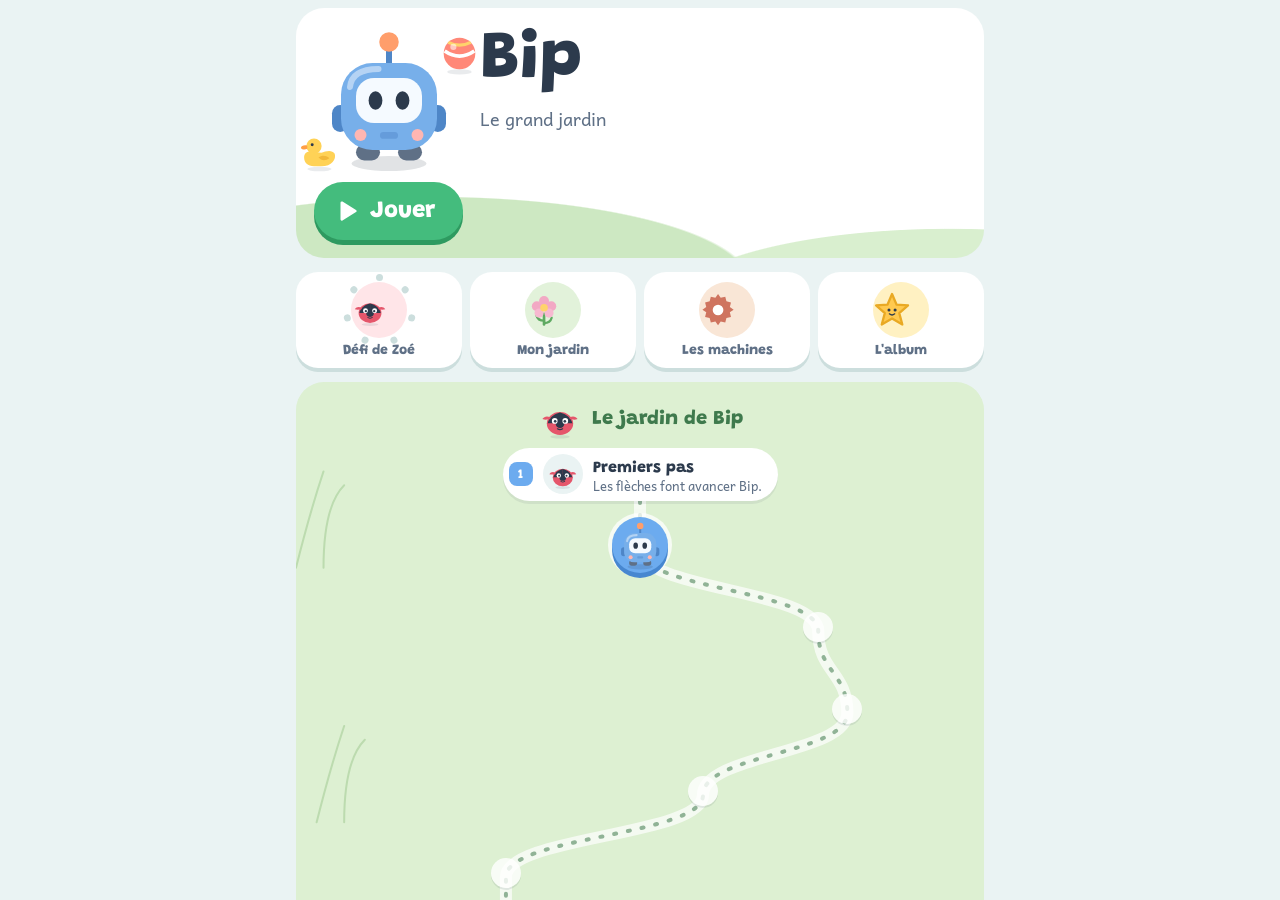
==== index.html @ f330d1c3 "Note de version dans la feuille « Pour les adultes » (V8 « Jusqu'à la balise » + changelog V5-V8) - " ====
<!doctype html>
<html lang="fr">
<head>
<meta charset="utf-8">
<meta name="viewport" content="width=device-width, initial-scale=1, maximum-scale=1, user-scalable=no, viewport-fit=cover">
<meta name="theme-color" content="#EAF3F3">
<meta name="description" content="Bip, le grand jardin : programme un petit robot, construis des machines et découvre la logique en jouant. Dès 5 ans, sans lire, sans pression.">
<meta name="mobile-web-app-capable" content="yes">
<meta name="apple-mobile-web-app-capable" content="yes">
<meta name="apple-mobile-web-app-title" content="Bip">
<link rel="manifest" href="manifest.webmanifest">
<link rel="icon" type="image/png" sizes="192x192" href="icons/icon-192.png">
<link rel="apple-touch-icon" href="icons/apple-180.png">
<style>:root{color-scheme:light;padding-block:env(safe-area-inset-top,0px) env(safe-area-inset-bottom,0px)}img{max-width:100%}[hidden]{display:none!important}</style>
</head>
<body>
<title>Bip — Le grand jardin</title>
<link rel="preconnect" href="https://fonts.googleapis.com">
<link rel="preconnect" href="https://fonts.gstatic.com" crossorigin>
<link rel="stylesheet" href="https://fonts.googleapis.com/css2?family=Andika:wght@400;700&family=Grandstander:wght@600;800&display=swap">
<style>
/* ======================================================================
   Bip V4 — un seul langage visuel, pensé pour des mains de six ans.
   Portrait : plateau en haut, programme et blocs en dessous, pouce en bas.
   Paysage large : plateau à gauche, bulle + programme + blocs à droite.
   ====================================================================== */
@property --cell { syntax: '<length>'; inherits: true; initial-value: 64px; }
:root {
  --paper: #EAF3F3; --paper-2: #DCEAEA; --card: #FFFFFF; --line: #CCDEDD;
  --ink: #2C3A4C; --ink-soft: #5F7086;
  --grass-a: #D9EFCF; --grass-b: #CDE8C2; --grass-edge: #B3D8A3;
  --bip: #77AFEA; --bip-dark: #4E86C7; --screen: #F5FAFF; --blush: #FFB6B2; --apricot: #FF9E6B;
  --move: #6CABEF; --move-edge: #4787D0;
  --jump: #A993EE; --jump-edge: #8670D6;
  --loop: #FFC94F; --loop-edge: #E3A526; --loop-soft: #FFF4D6; --loop-ink: #6E4A00;
  --rel: #35B3A1; --rel-edge: #23917F;
  --whl: #FF9E86; --whl-edge: #E07B62; --whl-soft: #FFE9E3; --whl-ink: #7A2E1C;
  --iff: #F39AC4; --iff-edge: #D677A4; --iff-soft: #FDEAF3; --iff-ink: #6E2148;
  --fnc: #FFB570; --fnc-edge: #E8924A; --fnc-soft: #FFF0E0;
  --go: #44BC7D; --go-edge: #2E9A60; --stop: #FF9A66; --stop-edge: #E1784A;
  --warn: #FF7A61; --water: #A6D7F1; --leaf: #69BD7B; --star: #FFC94F; --pollen: #FFD36B;
  --w0: #DDF0D2; --w1: #D3EAF4; --w2: #F6E7D2; --w3: #D9DAEF;
  --display: 'Grandstander', 'Baloo 2', 'Trebuchet MS', system-ui, sans-serif;
  --text: 'Andika', 'Verdana', system-ui, sans-serif;
  --blk: clamp(50px, calc((100vw - 32px - 40px) / 6), 64px);
  --sat: env(safe-area-inset-top, 0px); --sab: env(safe-area-inset-bottom, 0px);
  color-scheme: light;
}
html { box-sizing: border-box; height: 100%; background: var(--paper); }
*, *::before, *::after { box-sizing: inherit; }
body {
  height: 100%; margin: 0; background: var(--paper); color: var(--ink);
  font-family: var(--text); font-size: 17px; line-height: 1.35;
  overscroll-behavior: none; overflow: hidden;
  -webkit-tap-highlight-color: transparent; -webkit-user-select: none; user-select: none; -webkit-touch-callout: none;
}
#app { height: 100%; }
button { font: inherit; color: inherit; border: 0; background: none; padding: 0; cursor: pointer; touch-action: manipulation; }
button:focus-visible, .blk:focus-visible, .node:focus-visible { outline: 3px solid var(--ink); outline-offset: 3px; }
svg { display: block; }
.sr { position: absolute; width: 1px; height: 1px; overflow: hidden; clip: rect(0 0 0 0); }

/* ---------- Pièces communes ---------- */
.ibtn { flex: none; width: 48px; height: 48px; border-radius: 16px; display: grid; place-items: center; background: var(--card); color: var(--ink); box-shadow: 0 3px 0 var(--line); }
.ibtn svg { width: 26px; height: 26px; }
.ibtn:active { transform: translateY(2px); box-shadow: 0 1px 0 var(--line); }
.ibtn.glow { background: #FFF1C2; box-shadow: 0 3px 0 var(--loop-edge); animation: wiggle 1.4s ease-in-out infinite; }
.top { grid-area: top; display: flex; align-items: center; gap: 10px; min-height: 48px; }
.tray { flex: 1; min-width: 0; display: flex; justify-content: center; align-items: center; gap: 6px; }
.tray .tt { width: 36px; height: 36px; filter: grayscale(1) opacity(.38); transition: filter .3s; }
.tray .tt.got { filter: none; animation: pop .5s cubic-bezier(.3, 1.6, .5, 1); }
.tray .to { width: 18px; height: 18px; color: var(--ink-soft); opacity: .6; }
.dots { flex: 1; display: flex; justify-content: center; gap: 8px; }
.dots i { width: 14px; height: 14px; border-radius: 50%; background: var(--paper-2); box-shadow: inset 0 0 0 2px var(--line); }
.dots i.done { background: var(--go); box-shadow: none; }
.dots i.now { box-shadow: inset 0 0 0 3px var(--go); background: #fff; animation: breathe 1.8s ease-in-out infinite; }

/* La bulle : le visage de celui qui parle + deux lignes, lue à voix haute */
.bubble { display: flex; align-items: center; gap: 10px; text-align: left; background: var(--card); border-radius: 22px; padding: 8px 12px 8px 8px; min-height: 60px; width: 100%; box-shadow: 0 4px 14px rgba(44, 58, 76, .08); }
.bubble .mini { flex: none; width: 46px; height: 46px; border-radius: 50%; background: var(--paper); display: grid; place-items: center; overflow: hidden; }
.bubble .mini svg { width: 86%; height: 86%; }
.bubble .msg { flex: 1; min-width: 0; font-size: clamp(16px, 4.3vw, 19px); line-height: 1.3; text-wrap: pretty; }
.bubble .spk { flex: none; width: 24px; height: 24px; color: var(--ink-soft); }
.bubble.new { animation: nudge .4s ease-out; }
.bubble.new .mini { animation: pop .45s cubic-bezier(.3, 1.6, .5, 1); }

/* ---------- La carte : un chemin dans quatre mondes ---------- */
#home { height: 100%; overflow-y: auto; overscroll-behavior: contain; padding-bottom: calc(28px + var(--sab)); }
.home-in { max-width: 720px; margin: 0 auto; padding: calc(8px + var(--sat)) 16px 0; display: flex; flex-direction: column; gap: 14px; }
.hero { position: relative; display: grid; grid-template-columns: auto 1fr; align-items: center; gap: 2px 16px; padding: 16px 18px 18px; border-radius: 28px;
  background: radial-gradient(120% 90% at 20% 110%, var(--grass-b) 0 38%, transparent 38.5%), radial-gradient(90% 70% at 95% 120%, var(--grass-a) 0 45%, transparent 45.5%), var(--card); overflow: hidden; }
.hero-art { position: relative; width: clamp(100px, 28vw, 150px); aspect-ratio: 1; grid-row: span 3; }
.hero-art .bipsvg { width: 100%; height: 100%; animation: bob 3.2s ease-in-out infinite; }
.hero-art .float { position: absolute; width: 34%; }
.hero-art .f1 { right: -14%; top: 2%; animation: bob 2.8s ease-in-out .4s infinite; }
.hero-art .f2 { left: -12%; bottom: 0; width: 30%; animation: bob 3.4s ease-in-out .9s infinite; }
.hero h1 { font-family: var(--display); font-weight: 800; font-size: clamp(44px, 12vw, 68px); line-height: .9; margin: 0; letter-spacing: -.01em; }
.hero .sub { margin: 0; color: var(--ink-soft); font-size: clamp(15px, 3.8vw, 18px); }
.hero .garden { display: flex; flex-wrap: wrap; gap: 2px; min-height: 18px; margin-top: 2px; }
.hero .garden span { display: block; width: 18px; height: 18px; animation: pop .5s cubic-bezier(.3, 1.6, .5, 1) backwards; }
.hero .garden svg { width: 100%; height: 100%; }
.big-go { justify-self: start; margin-top: 6px; display: inline-flex; align-items: center; gap: 10px; font-family: var(--display); font-weight: 800; font-size: 24px;
  color: #fff; background: var(--go); padding: 13px 28px 13px 20px; border-radius: 999px; box-shadow: 0 5px 0 var(--go-edge); }
.big-go svg { width: 26px; height: 26px; }
.big-go:active { transform: translateY(3px); box-shadow: 0 2px 0 var(--go-edge); }
.hub { display: grid; grid-template-columns: repeat(4, 1fr); gap: 8px; }
.hub button { display: flex; flex-direction: column; align-items: center; gap: 6px; padding: 10px 4px 8px; border-radius: 22px; background: var(--card); box-shadow: 0 4px 0 var(--line); }
.hub button:active { transform: translateY(2px); box-shadow: 0 2px 0 var(--line); }
.hub .ico { position: relative; width: 56px; height: 56px; border-radius: 50%; display: grid; place-items: center; background: var(--tint, var(--paper)); }
.hub .ico svg { width: 68%; height: 68%; }
.hub .ico .badge { position: absolute; right: -4px; top: -4px; min-width: 22px; height: 22px; padding: 0 5px; border-radius: 999px; background: var(--go); color: #fff; font-family: var(--display); font-weight: 800; font-size: 13px; display: grid; place-items: center; box-shadow: 0 0 0 3px #fff; }
.hub small { font-family: var(--display); font-weight: 800; font-size: 13px; color: var(--ink-soft); line-height: 1.1; text-align: center; }
.hub .week { position: absolute; inset: -5px; }
.hub .week i { position: absolute; left: 50%; top: 50%; width: 7px; height: 7px; margin: -3.5px; border-radius: 50%; background: var(--line); transform: rotate(var(--a)) translateY(-33px); }
.hub .week i.on { background: var(--go); }
.adults-row { display: flex; justify-content: center; margin-top: 4px; }
.adults { display: inline-flex; align-items: center; gap: 8px; color: var(--ink-soft); font-size: 15px; padding: 8px 14px; border-radius: 999px; border: 2px solid var(--line); background: var(--card); }
.adults svg { width: 18px; height: 18px; }

.trail { position: relative; border-radius: 28px; overflow: hidden; }
.world { position: relative; padding: 10px 0 14px; background: var(--wbg); }
.world[data-w="0"] { --wbg: var(--w0); --wink: #3F7A4D; }
.world[data-w="1"] { --wbg: var(--w1); --wink: #2F6E8E; }
.world[data-w="2"] { --wbg: var(--w2); --wink: #8C5A2B; }
.world[data-w="3"] { --wbg: var(--w3); --wink: #4A4D8F; }
.world-head { display: flex; align-items: center; justify-content: center; gap: 10px; margin: 6px 16px 4px; font-family: var(--display); font-weight: 800; font-size: 20px; color: var(--wink); }
.world-head .wa { width: 44px; height: 44px; }
.world-head .wa svg { width: 100%; height: 100%; }
.world .deco { position: absolute; inset: 0; pointer-events: none; opacity: .5; }
.chap { position: relative; margin: 6px 12px 0; }
.chap-banner { position: relative; z-index: 2; display: flex; align-items: center; gap: 10px; width: fit-content; max-width: calc(100% - 20px); margin: 0 auto 2px; padding: 6px 16px 6px 6px; border-radius: 999px; background: var(--card); box-shadow: 0 3px 0 rgba(44, 58, 76, .08); }
.chap-banner .av { flex: none; width: 40px; height: 40px; border-radius: 50%; background: var(--paper); display: grid; place-items: center; }
.chap-banner .av svg { width: 84%; height: 84%; }
.chap-banner b { font-family: var(--display); font-weight: 800; font-size: 16px; line-height: 1.1; }
.chap-banner small { display: block; font-family: var(--text); font-size: 13px; color: var(--ink-soft); }
.chap-banner .cn { flex: none; width: 24px; height: 24px; border-radius: 8px; display: grid; place-items: center; color: #fff; background: var(--tone); font-family: var(--display); font-weight: 800; font-size: 13px; }
.nodes { position: relative; height: var(--h); }
.nodes svg.path { position: absolute; inset: 0; width: 100%; height: 100%; overflow: visible; }
.nodes svg.path path { fill: none; stroke: #fff; stroke-width: 12; stroke-linecap: round; opacity: .7; }
.nodes svg.path path.dash { stroke: var(--wink); stroke-width: 4; stroke-dasharray: 2 12; opacity: .55; }
.node { position: absolute; left: var(--x); top: var(--y); width: 64px; height: 78px; margin: -32px 0 0 -32px; display: flex; flex-direction: column; align-items: center; gap: 2px; }
.node .n { width: 56px; height: 56px; border-radius: 50%; display: grid; place-items: center; font-family: var(--display); font-weight: 800; font-size: 22px; color: #fff; background: var(--tone); box-shadow: 0 5px 0 var(--tone-edge), 0 0 0 4px rgba(255,255,255,.75); transition: transform .15s; }
.node .st { display: flex; gap: 0; height: 16px; }
.node .st svg { width: 16px; height: 16px; }
.node.far .n { width: 30px; height: 30px; margin: 13px 0; background: rgba(255,255,255,.8); box-shadow: 0 2px 0 rgba(44,58,76,.1); }
.node.far { pointer-events: none; }
.node.next .n { animation: ring 1.8s ease-out infinite; }
.node.next .n .rb { width: 90%; height: 90%; }
.node.next .n .rb .bipsvg { width: 100%; height: 100%; animation: bob 2.6s ease-in-out infinite; }
.node:not(.far):active .n { transform: translateY(3px); box-shadow: 0 1px 0 var(--tone-edge), 0 0 0 4px rgba(255,255,255,.75); }
.node.done .n { font-size: 20px; }
[data-tone="sky"] { --tone: var(--move); --tone-edge: var(--move-edge); }
[data-tone="leaf"] { --tone: var(--leaf); --tone-edge: #4E9E61; }
[data-tone="water"] { --tone: #5DB6DE; --tone-edge: #3F96BF; }
[data-tone="lilac"] { --tone: var(--jump); --tone-edge: var(--jump-edge); }
[data-tone="sun"] { --tone: #F5B83A; --tone-edge: #D3951D; }
[data-tone="teal"] { --tone: var(--rel); --tone-edge: var(--rel-edge); }
[data-tone="coral"] { --tone: #F58A70; --tone-edge: #D66A50; }
[data-tone="pink"] { --tone: #E585B4; --tone-edge: #C76594; }
[data-tone="peach"] { --tone: #F7A55E; --tone-edge: #D9873F; }
[data-tone="rust"] { --tone: #C97B4A; --tone-edge: #A45F33; }
[data-tone="wood"] { --tone: #B08954; --tone-edge: #8E6C3D; }
[data-tone="gold"] { --tone: #E3B341; --tone-edge: #C2941F; }
[data-tone="orange"] { --tone: #F58A70; --tone-edge: #D66A50; }
[data-tone="slate"] { --tone: #7286A6; --tone-edge: #566A88; }
[data-tone="indigo"] { --tone: #7C89C9; --tone-edge: #5F6CAB; }
[data-tone="night"] { --tone: #6A6DAE; --tone-edge: #515491; }
.picnic-end { display: flex; flex-direction: column; align-items: center; gap: 4px; padding: 10px 0 4px; color: var(--wink); font-family: var(--display); font-weight: 800; }
.picnic-end svg { width: min(220px, 60%); height: auto; }

/* ---------- Le niveau ---------- */
#game, #lab, #sandbox { height: 100%; display: grid; gap: 10px; padding: calc(8px + var(--sat)) 16px calc(10px + var(--sab)); max-width: 1100px; margin: 0 auto; }
#game { grid-template-columns: minmax(0, 1fr); grid-template-rows: auto minmax(0, 1fr) auto auto; grid-template-areas: "top" "board" "prog" "pal"; }
.lvl-pill { flex: none; font-family: var(--display); font-weight: 800; font-size: 17px; padding: 6px 12px; border-radius: 999px; background: var(--card); white-space: nowrap; }
.lvl-pill i { display: inline-block; width: 10px; height: 10px; border-radius: 50%; background: var(--tone, var(--move)); margin-right: 6px; vertical-align: 1px; }
.board-wrap { grid-area: board; position: relative; min-height: 0; display: flex; flex-direction: column; align-items: center; justify-content: center; gap: 10px; }
.board-wrap .board-center { min-height: 0; width: 100%; display: flex; flex-direction: column; align-items: center; justify-content: center; gap: 8px; }
.vars { display: flex; align-items: center; gap: 6px; font-size: 15px; color: var(--ink-soft); }
.vars button { min-width: 40px; height: 32px; padding: 0 10px; border-radius: 999px; background: var(--card); font-family: var(--display); font-weight: 800; font-size: 16px; color: var(--ink-soft); box-shadow: 0 2px 0 var(--line); }
.vars button.on { background: var(--ink); color: #fff; box-shadow: none; }
.vars button.pass { background: #DDF4E7; color: var(--go-edge); }
.vars button.pass.on { background: var(--go); color: #fff; }
.vars button.fail { background: #FFE3DC; color: #C4553E; }
.board { position: relative; width: calc(var(--cell) * var(--cols)); height: calc(var(--cell) * var(--rows)); box-sizing: content-box;
  border: 7px solid var(--grass-edge); border-radius: 24px; transition: --cell .25s ease;
  background-color: var(--grass-a);
  background-image: conic-gradient(var(--grass-b) 25%, transparent 0 50%, var(--grass-b) 0 75%, transparent 0);
  background-size: calc(var(--cell) * 2) calc(var(--cell) * 2); }
.board::after { content: ''; position: absolute; inset: 0; border-radius: 17px; box-shadow: inset 0 3px 0 rgba(255,255,255,.5); pointer-events: none; }
.board.night { background-color: #3E4470; background-image: conic-gradient(#454B7A 25%, transparent 0 50%, #454B7A 0 75%, transparent 0); border-color: #2E3358; }
.board.night::after { box-shadow: inset 0 3px 0 rgba(255,255,255,.12); }
.board.night .it > svg { filter: brightness(.92); }
.board.night .toy-e { animation: glow 2.2s ease-in-out infinite !important; }
.board.night .toy-e svg { filter: none; }
.it { position: absolute; left: 0; top: 0; width: var(--cell); height: var(--cell); transform: translate(calc(var(--x) * var(--cell)), calc(var(--y) * var(--cell))); display: grid; place-items: center; }
.it > svg { width: 86%; height: 86%; }
.it.puddle > svg, .it.water > svg { width: 100%; height: 100%; }
.it.pad { transition: transform .6s ease-in, opacity .6s; }
.it.pad.sunk { transform: translate(calc(var(--x) * var(--cell)), calc(var(--y) * var(--cell) + 14%)) scale(.5); opacity: 0; }
.it.plank > svg { width: 100%; height: 100%; }
.it.switchc > svg { transition: transform .2s; }
.it.switchc.pressed > svg { animation: pop .4s cubic-bezier(.3, 1.6, .5, 1); }
.it.gate > svg { transition: transform .6s ease-in, opacity .6s; }
.it.gate.open > svg { transform: translateY(30%) scaleY(.1); opacity: 0; }
.it.flower .fp { opacity: .45; transition: opacity .3s; }
.it.flower.painted .fp { opacity: 1; }
.it.flower.painted > svg { animation: pop .45s cubic-bezier(.3, 1.6, .5, 1); }
.it.crate { z-index: 4; transition: transform .38s cubic-bezier(.45, .05, .35, 1); }
.it.flag { color: #FFC94F; z-index: 2; animation: beacon 2.2s ease-in-out infinite; }
@keyframes beacon { 0%, 100% { opacity: .75; } 50% { opacity: 1; } }
.it.toy > svg { width: 74%; height: 74%; animation: idle 3s ease-in-out infinite; animation-delay: calc(var(--x) * -.4s); }
.it.toy.got > svg { animation: collect .55s ease-in forwards; }
.it.box > svg { width: 90%; height: 90%; }
.robot { z-index: 5; transition: transform .38s cubic-bezier(.45, .05, .35, 1); }
.robot.jumping { transition-duration: .52s; transition-timing-function: cubic-bezier(.4, .2, .4, 1); }
.robot.instant { transition: none; }
.robot .sprite { width: 96%; height: 96%; }
.robot .bipsvg { width: 100%; height: 100%; overflow: visible; }
.facing { position: absolute; left: 50%; top: 50%; width: 0; height: 0; border-left: 11px solid var(--bip-dark); border-top: 9px solid transparent; border-bottom: 9px solid transparent; opacity: .75;
  transform: translate(-50%, -50%) rotate(var(--rot, 0deg)) translateX(calc(var(--cell) * .5)); transition: transform .2s; pointer-events: none; }
.robot[data-face="r"] { --rot: 0deg; } .robot[data-face="d"] { --rot: 90deg; } .robot[data-face="l"] { --rot: 180deg; } .robot[data-face="u"] { --rot: -90deg; }
.ball-sprite { position: absolute; z-index: 5; width: var(--cell); height: var(--cell); display: grid; place-items: center;
  transform: translate(calc(var(--x) * var(--cell)), calc(var(--y) * var(--cell))); transition: transform .22s linear; }
.ball-sprite svg { width: 80%; height: 80%; }
.ball-sprite.roll { animation: rollball .22s linear; }
.fx { position: absolute; inset: 0; pointer-events: none; z-index: 6; }
.dot { position: absolute; left: 0; top: 0; width: var(--cell); height: var(--cell); transform: translate(calc(var(--x) * var(--cell) + var(--ox, 0px)), calc(var(--y) * var(--cell))); display: grid; place-items: center; }
.dot.corner { place-items: start start; padding: 3%; }
.dot.corner b { width: 34%; height: 34%; }
.dot b { width: 40%; height: 40%; border-radius: 50%; background: rgba(255,255,255,.9); border: 3px dashed var(--bip-dark); display: grid; place-items: center; font-family: var(--display); font-weight: 800; font-size: calc(var(--cell) * .2); color: var(--bip-dark); opacity: 0; animation: dotin .3s ease-out forwards; animation-delay: inherit; }
.dot.jumpdot b { border-color: var(--jump-edge); color: var(--jump-edge); }
.splash { position: absolute; left: 0; top: 0; width: var(--cell); height: var(--cell); transform: translate(calc(var(--x) * var(--cell)), calc(var(--y) * var(--cell))); }
.splash i { position: absolute; inset: 18%; border-radius: 50%; border: 4px solid #fff; opacity: 0; animation: ripple .9s ease-out forwards; }
.splash i:nth-child(2) { animation-delay: .18s; }
.bonk { position: absolute; left: 0; top: 0; width: var(--cell); height: var(--cell); transform: translate(calc(var(--x) * var(--cell)), calc(var(--y) * var(--cell))); display: grid; place-items: center; }
.bonk svg { width: 50%; height: 50%; animation: bonk .6s ease-out forwards; }
.paint { position: absolute; left: 0; top: 0; width: var(--cell); height: var(--cell); transform: translate(calc(var(--x) * var(--cell)), calc(var(--y) * var(--cell))); display: grid; place-items: center; }
.paint i { width: 46%; height: 46%; border-radius: 46% 54% 52% 48%; background: var(--pollen); opacity: .85; animation: pop .3s ease-out; box-shadow: 0 0 0 3px rgba(255, 211, 107, .25); }
.paint.tr i { width: 26%; height: 26%; opacity: .4; box-shadow: none; }
.sense { position: absolute; left: 0; top: 0; width: var(--cell); height: var(--cell); transform: translate(calc(var(--x) * var(--cell)), calc(var(--y) * var(--cell))); display: grid; place-items: center; }
.sense i { width: 70%; height: 70%; border-radius: 50%; border: 4px dashed var(--ink-soft); animation: sense .45s ease-out forwards; }
.sense.yes i { border-color: var(--go); }
.tilemark { position: absolute; left: 0; top: 0; width: var(--cell); height: var(--cell); transform: translate(calc(var(--x) * var(--cell)), calc(var(--y) * var(--cell))); display: grid; place-items: center; z-index: 3; pointer-events: none; }
.tilemark i { width: 62%; height: 62%; border-radius: 30%; background: rgba(255,255,255,.85); border: 3px solid var(--bip-dark); display: grid; place-items: center; animation: pop .25s ease-out; }
.tilemark i .blk { width: 100%; height: 100%; box-shadow: none; border-radius: 22%; }
.tilemark i svg { width: 78%; height: 78%; color: var(--bip-dark); }
.tilemark.pick i { border-color: var(--go); background: #E9F9F0; }
.tilemark.hint i { border-style: dashed; background: rgba(255,255,255,.6); color: var(--loop-edge); }

/* Visages de Bip */
.bipsvg .shadow { fill: rgba(44, 58, 76, .14); }
.bipsvg .eyes ellipse { fill: var(--ink); }
.bipsvg .eyes { transition: transform .2s; }
.bipsvg .eyes-happy path, .bipsvg .eyes-oops path { fill: none; stroke: var(--ink); stroke-width: 4; stroke-linecap: round; }
.bipsvg .eyes-happy, .bipsvg .eyes-oops, .bipsvg .drops, .bipsvg .qm { display: none; }
.happy .bipsvg .eyes, .oops .bipsvg .eyes, .wet .bipsvg .eyes { display: none; }
.happy .bipsvg .eyes-happy { display: inline; }
.oops .bipsvg .eyes-oops, .wet .bipsvg .eyes-oops { display: inline; }
.wet .bipsvg .drops { display: inline; }
.puzzled .bipsvg .qm { display: inline; }
.robot[data-face="r"] .eyes { transform: translate(4px, 0); }
.robot[data-face="l"] .eyes { transform: translate(-4px, 0); }
.robot[data-face="u"] .eyes { transform: translate(0, -3px); }
.robot[data-face="d"] .eyes { transform: translate(0, 3px); }
.robot.happy .sprite { animation: cheer .7s ease-in-out 2; }

/* Programme */
.prog { grid-area: prog; background: var(--card); border-radius: 22px; padding: 8px 10px 10px; display: grid; grid-template-columns: minmax(0, 1fr) auto; gap: 6px 10px; }
.prog-head { grid-column: 1 / -1; display: flex; align-items: center; gap: 10px; min-height: 30px; }
.prog-head .lab { display: inline-flex; align-items: center; gap: 6px; font-family: var(--display); font-weight: 800; font-size: 15px; color: var(--ink-soft); }
.prog-head .lab svg { width: 22px; height: 22px; }
.batts { display: inline-flex; align-items: center; gap: 4px; padding: 3px 8px; border-radius: 999px; background: var(--paper); }
.batts.shake { animation: shake .45s; }
.batt { position: relative; width: 12px; height: 20px; border-radius: 3px; border: 2px solid var(--ink-soft); }
.batt::before { content: ''; position: absolute; left: 2px; top: -5px; width: 4px; height: 3px; border-radius: 1px; background: var(--ink-soft); }
.batt.full { background: var(--go); border-color: var(--go-edge); }
.batts .bl { font-size: 13px; color: var(--ink-soft); margin-left: 2px; }
.trash { margin-left: auto; width: 40px; height: 36px; border-radius: 14px; display: grid; place-items: center; color: var(--ink-soft); background: var(--paper); }
.trash svg { width: 22px; height: 22px; }
.trash.arm { background: var(--warn); color: #fff; animation: wiggle .5s ease-in-out infinite; }
.seq-scroll { min-width: 0; display: flex; flex-direction: column; gap: 8px; max-height: calc(var(--blk) * 3.4 + 40px); overflow-y: auto; padding: 4px 2px 8px; }
.seq { display: flex; flex-wrap: wrap; align-items: center; align-content: flex-start; gap: 8px; min-height: var(--blk); }
.run-col { display: flex; flex-direction: column; align-items: center; justify-content: flex-start; gap: 10px; padding-top: 2px; }
.play { width: 72px; height: 72px; border-radius: 50%; display: grid; place-items: center; color: #fff; background: var(--go); box-shadow: 0 6px 0 var(--go-edge); }
.play svg { width: 34px; height: 34px; }
.play:active { transform: translateY(3px); box-shadow: 0 3px 0 var(--go-edge); }
.running .play { background: var(--stop); box-shadow: 0 6px 0 var(--stop-edge); }
.stepb { width: 56px; height: 42px; border-radius: 14px; display: grid; place-items: center; color: var(--go-edge); background: #E2F5EA; }
.stepb svg { width: 24px; height: 24px; }
.stepb.glow { animation: wiggle 1.4s ease-in-out infinite; background: #C9EED8; }
.running .stepb { opacity: .35; }
.ball-only .seq-scroll, .ball-only .stepb { display: none; }
.ball-only .prog { grid-template-columns: minmax(0, 1fr) auto; }
.ball-only .prog-head { grid-column: 1; }
.ball-only .run-col { grid-row: 1; grid-column: 2; }

/* Blocs */
.blk { position: relative; flex: none; width: var(--blk); height: var(--blk); border-radius: 16px; display: grid; place-items: center; color: #fff;
  background: var(--move); box-shadow: 0 4px 0 var(--move-edge); touch-action: none; cursor: grab; transition: transform .15s, box-shadow .15s; }
.blk > svg { width: 60%; height: 60%; pointer-events: none; }
.blk[data-t="l"] > svg { transform: rotate(180deg); }
.blk[data-t="u"] > svg { transform: rotate(-90deg); }
.blk[data-t="d"] > svg { transform: rotate(90deg); }
.blk[data-t="j"] { background: var(--jump); box-shadow: 0 4px 0 var(--jump-edge); }
.blk[data-t="f"], .blk[data-t="tl"], .blk[data-t="tr"] { background: var(--rel); box-shadow: 0 4px 0 var(--rel-edge); }
.blk[data-t="star"] { background: var(--fnc); box-shadow: 0 4px 0 var(--fnc-edge); }
.blk[data-t="while"] { background: var(--whl); box-shadow: 0 4px 0 var(--whl-edge); color: var(--whl-ink); }
.blk[data-t="if"] { background: var(--iff); box-shadow: 0 4px 0 var(--iff-edge); color: var(--iff-ink); }
.blk[data-t="loop"] { background: var(--loop); box-shadow: 0 4px 0 var(--loop-edge); color: var(--loop-ink); }
.blk.eraser { background: var(--paper-2); color: var(--ink-soft); box-shadow: 0 4px 0 var(--line); }
.blk b { position: absolute; bottom: 3px; left: 0; right: 0; text-align: center; font-family: var(--display); font-weight: 800; font-size: 11px; letter-spacing: .02em; pointer-events: none; }
.blk:has(b) > svg { width: 50%; height: 50%; margin-top: -10px; }
.seq .blk b { display: none; }
.seq .blk:has(b) > svg { width: 60%; height: 60%; margin-top: 0; }
.blk.in, .ctr.in { animation: pop .35s cubic-bezier(.3, 1.6, .5, 1); }
.pal .blk.in { animation: none; box-shadow: 0 0 0 3px #fff, 0 0 0 6px var(--go); }
.blk.now, .ctr.now { transform: scale(1.1); box-shadow: 0 0 0 4px #fff, 0 0 0 8px var(--go); }
.ctr.now { transform: none; box-shadow: 0 0 0 3px #fff, 0 0 0 6px var(--go); }
.fn-row.target { border-style: solid; }
.blk.bad { box-shadow: 0 0 0 4px #fff, 0 0 0 8px var(--warn); animation: shake .5s; }
.ctr.badpath > .ctr-head { outline: 3px dashed var(--warn); outline-offset: 3px; border-radius: 14px; }
.blk.done { opacity: .55; }
.slot { flex: none; width: var(--blk); height: var(--blk); border-radius: 16px; border: 3px dashed var(--line); display: grid; place-items: center; color: var(--line); font-family: var(--display); font-weight: 800; font-size: 26px; }
.slot.on { border-color: var(--move); color: var(--move); animation: breathe 1.8s ease-in-out infinite; }
.ph { flex: none; width: var(--blk); height: var(--blk); border-radius: 16px; background: rgba(108, 171, 239, .18); border: 3px dashed var(--move); }
.ctr { --c: var(--loop); --ce: var(--loop-edge); --cs: var(--loop-soft); --ci: var(--loop-ink);
  position: relative; display: flex; align-items: stretch; gap: 5px; padding: 5px; border-radius: 18px; background: var(--c); box-shadow: 0 4px 0 var(--ce); max-width: 100%; transition: transform .15s, box-shadow .15s; }
.ctr.while { --c: var(--whl); --ce: var(--whl-edge); --cs: var(--whl-soft); --ci: var(--whl-ink); }
.ctr.if { --c: var(--iff); --ce: var(--iff-edge); --cs: var(--iff-soft); --ci: var(--iff-ink); }
.ctr-head { flex: none; display: flex; flex-direction: column; align-items: center; justify-content: center; gap: 4px; width: 42px; }
.ctr-x { width: 40px; height: 32px; display: grid; place-items: center; color: var(--ci); touch-action: none; font-family: var(--display); font-weight: 800; font-size: 18px; }
.ctr-x svg { width: 26px; height: 26px; }
.ctr-p { min-width: 40px; height: 32px; padding: 0 5px; border-radius: 999px; background: #fff; color: var(--ci); font-family: var(--display); font-weight: 800; font-size: 18px; font-variant-numeric: tabular-nums; display: grid; place-items: center; transition: background .2s; }
.ctr-p svg { width: 24px; height: 24px; }
.ctr.yes > .ctr-head .ctr-p { background: #C9F0D9; box-shadow: 0 0 0 3px var(--go); }
.ctr.no > .ctr-head .ctr-p { background: #E6ECEC; box-shadow: 0 0 0 3px var(--ink-soft); }
.ctr-body { flex: 1; min-width: calc(var(--blk) * .84 + 12px); padding: 5px; border-radius: 13px; background: var(--cs); gap: 6px; min-height: calc(var(--blk) * .84 + 10px); }
.ctr.target > .ctr-body, .ctr.target > .if-rows > .if-row > .ctr-body.target { box-shadow: inset 0 0 0 3px var(--ce); }
.if-rows { flex: 1; min-width: 0; display: flex; flex-direction: column; gap: 5px; }
.if-row { display: flex; align-items: stretch; gap: 4px; }
.if-lab { flex: none; width: 22px; display: grid; place-items: center; border-radius: 9px; }
.if-lab svg { width: 18px; height: 18px; }
.if-lab.yes { background: #D8F3E3; color: var(--go-edge); }
.if-lab.no { background: #ECEFF1; color: var(--ink-soft); }
.ctr.br-then > .if-rows > .if-row:first-child .if-lab, .ctr.br-else > .if-rows > .if-row:last-child .if-lab { box-shadow: 0 0 0 3px #fff, 0 0 0 5px var(--go); }
.ctr-body .blk, .ctr-body .slot, .ctr-body .ph { width: calc(var(--blk) * .84); height: calc(var(--blk) * .84); border-radius: 14px; }
.ctr-body .slot { font-size: 22px; }
.fn-row { display: flex; align-items: stretch; gap: 6px; padding: 5px; border-radius: 18px; background: var(--fnc-soft); border: 2px dashed var(--fnc); }
.fn-lab { flex: none; display: flex; align-items: center; gap: 2px; padding: 0 4px; color: var(--fnc-edge); font-family: var(--display); font-weight: 800; font-size: 20px; }
.fn-lab svg { width: 30px; height: 30px; }
.fn-row .seq { flex: 1; min-width: 0; min-height: calc(var(--blk) * .84); }
.fn-row .blk, .fn-row .slot, .fn-row .ph { width: calc(var(--blk) * .84); height: calc(var(--blk) * .84); border-radius: 14px; }
.fn-row.now { box-shadow: 0 0 0 3px var(--go); }
.pal { grid-area: pal; display: flex; flex-wrap: wrap; justify-content: center; gap: 8px; padding-bottom: 2px; min-height: calc(var(--blk) + 6px); }
.running .pal .blk { opacity: .55; }
.running #progCard .slot { opacity: .4; }

.ghost { position: fixed; left: 0; top: 0; z-index: 50; pointer-events: none; margin: 0; opacity: .95; box-shadow: 0 10px 24px rgba(44, 58, 76, .25) !important; }
.lifting { position: absolute !important; opacity: 0 !important; pointer-events: none; }
.poof { position: fixed; z-index: 60; width: 64px; height: 64px; margin: -32px 0 0 -32px; pointer-events: none; }
.poof i { position: absolute; left: 50%; top: 50%; width: 10px; height: 10px; margin: -5px; border-radius: 50%; background: var(--line); animation: poof .45s ease-out forwards; }
.hand { position: fixed; z-index: 40; width: 54px; height: 54px; margin: -6px 0 0 -14px; pointer-events: none; animation: tap 1.3s ease-in-out infinite; filter: drop-shadow(0 4px 6px rgba(44, 58, 76, .25)); }
.hand::before { content: ''; position: absolute; left: 4px; top: -2px; width: 22px; height: 22px; margin: -11px 0 0 -11px; border-radius: 50%; border: 3px solid var(--go); animation: tapring 1.3s ease-out infinite; }

/* ---------- Mon jardin ---------- */
#sandbox { grid-template-columns: minmax(0, 1fr); grid-template-rows: auto auto minmax(0, 1fr) auto; grid-template-areas: "top" "bub" "board" "tray"; }
#sandbox .bubble { grid-area: bub; }
#sandbox .board-wrap { grid-area: board; justify-content: center; }
.sb-slots { display: flex; align-items: center; gap: 6px; font-size: 15px; color: var(--ink-soft); min-width: 0; }
.sb-slots button { min-width: 40px; height: 36px; padding: 0 10px; border-radius: 999px; background: var(--card); font-family: var(--display); font-weight: 800; font-size: 16px; color: var(--ink-soft); box-shadow: 0 2px 0 var(--line); }
.sb-slots button.on { background: var(--ink); color: #fff; box-shadow: none; }
.sb-slots button.has { color: var(--go-edge); }
.sb-slots button.on.has { color: #fff; }
.sb-pill { display: grid; place-items: center; width: 44px; height: 40px; padding: 0; }
.sb-pill svg { width: 28px; height: 28px; }
.sandbox-tray { grid-area: tray; min-width: 0; display: flex; gap: 8px; overflow-x: auto; padding: 6px 2px 10px; scroll-snap-type: x proximity; -webkit-overflow-scrolling: touch; }
.sandbox-tray::-webkit-scrollbar { height: 0; }
.sb-item { position: relative; flex: none; width: var(--blk); height: var(--blk); border-radius: 16px; background: var(--card); box-shadow: 0 4px 0 var(--line); display: grid; place-items: center; scroll-snap-align: start; }
.sb-item svg { width: 66%; height: 66%; }
.sb-item.on { box-shadow: 0 0 0 3px #fff, 0 0 0 6px var(--go); }
.sb-item.eraser { color: var(--ink-soft); }
.sb-go { background: #DDF4E7; color: var(--go-edge); }

/* ---------- Les machines de Grand-Papa ---------- */
#lab { grid-template-rows: auto auto minmax(0, 1fr) auto auto; grid-template-areas: "top" "bub" "scene" "guess" "act"; }
#lab .bubble { grid-area: bub; }
.scene-wrap { grid-area: scene; min-height: 0; display: flex; align-items: center; justify-content: center; }
.scene { width: var(--sw, 100%); height: var(--sh, auto); aspect-ratio: var(--ar, 16 / 10); border-radius: 24px; background: var(--card); box-shadow: inset 0 0 0 7px var(--mtint, var(--paper-2)); overflow: hidden; touch-action: none; }
.scene svg { width: 100%; height: 100%; }
.scene .grab { cursor: grab; }
.scene .tap { cursor: pointer; }
.scene text { font-family: var(--display); font-weight: 800; fill: var(--ink-soft); pointer-events: none; }
.guess { grid-area: guess; display: flex; justify-content: center; gap: 10px; min-height: 60px; }
.guess .glab { align-self: center; font-family: var(--display); font-weight: 800; font-size: 14px; color: var(--ink-soft); margin-right: 2px; }
.guess button { width: 64px; height: 56px; border-radius: 18px; background: var(--card); box-shadow: 0 4px 0 var(--line); display: grid; place-items: center; color: var(--ink-soft); transition: transform .15s; }
.guess button svg { width: 30px; height: 30px; }
.guess button.on { box-shadow: 0 0 0 3px #fff, 0 0 0 6px var(--move); color: var(--ink); }
.guess button.hit { background: #DDF4E7; color: var(--go-edge); box-shadow: 0 0 0 3px #fff, 0 0 0 6px var(--go); }
.guess button.miss { opacity: .45; }
.act { grid-area: act; display: flex; align-items: center; justify-content: center; gap: 14px; }
.act .play { width: 72px; height: 72px; }
.act .play.big { width: auto; min-width: 72px; padding: 0 26px 0 20px; border-radius: 999px; display: inline-flex; align-items: center; gap: 10px; font-family: var(--display); font-weight: 800; font-size: 22px; }
.act .ibtn { width: 56px; height: 56px; }
#lab:not(.lab-done) .lab-next { display: none; }
#lab.lab-done .act .play.big { display: none; }
.scene .pulse { animation: pulse 1.2s ease-in-out 2; }
.scene .basket.lift path { filter: drop-shadow(0 6px 4px rgba(44,58,76,.25)); }
.scene .basket.grab .handle { animation: breathe 1.8s ease-in-out infinite; transform-origin: center; transform-box: fill-box; }
.scene .firefly use { transition: filter .3s; }
.scene .firefly.lit use { filter: drop-shadow(0 0 8px #FFE08A); }
#lab.running .guess button, #lab.running .scene .tap, #lab.running .scene .grab { pointer-events: none; }
@keyframes pulse { 0%, 100% { opacity: 1; } 50% { opacity: .35; } }
.machines-grid { display: grid; grid-template-columns: repeat(2, 1fr); gap: 12px; }
.mcard { display: flex; flex-direction: column; align-items: stretch; border-radius: 24px; background: var(--card); overflow: hidden; box-shadow: 0 4px 0 var(--line); text-align: left; }
.mcard .mart { aspect-ratio: 16 / 10; background: var(--mtint); display: grid; place-items: center; }
.mcard .mart svg { width: 100%; height: 100%; }
.mcard .mname { display: flex; align-items: center; gap: 8px; padding: 10px 12px 4px; font-family: var(--display); font-weight: 800; font-size: 16px; line-height: 1.1; }
.mcard .mdots { display: flex; align-items: center; gap: 8px; padding: 2px 12px 12px; }
.mcard .mdots i { width: 20px; height: 20px; border-radius: 50%; background: var(--paper-2); box-shadow: inset 0 0 0 2px var(--line); display: grid; place-items: center; }
.mcard .mdots i.done { background: var(--go); box-shadow: none; }
.mcard .mdots i.done svg { width: 12px; height: 12px; color: #fff; }
.mcard .mdots .free { margin-left: auto; width: 34px; height: 34px; border-radius: 12px; background: var(--paper); color: var(--ink-soft); display: grid; place-items: center; }
.mcard .mdots .free svg { width: 20px; height: 20px; }
.mcard:active .mart { filter: brightness(.97); }
[data-m="balance"] { --mtint: #E3F2E9; --macc: #3F8B78; }
[data-m="light"] { --mtint: #FFF3D4; --macc: #D69B25; }
[data-m="gears"] { --mtint: #FBE7DF; --macc: #CF745F; }
[data-m="rhythm"] { --mtint: #E4E9F8; --macc: #667BB7; }

/* ---------- Superpositions : histoire, bravo, album, machines, adultes ---------- */
.overlay { position: fixed; inset: 0; z-index: 70; display: grid; place-items: center; padding: 16px; background: rgba(44, 58, 76, .35); animation: fade .25s ease-out; }
.story-card { width: min(440px, 100%); background: var(--card); border-radius: 30px; padding: 24px 20px 20px; display: flex; flex-direction: column; align-items: center; gap: 10px; text-align: center; animation: rise .45s cubic-bezier(.3, 1.4, .5, 1); cursor: pointer; }
.story-art { width: min(150px, 40vw); aspect-ratio: 1; }
.story-art svg { width: 100%; height: 100%; animation: bob 3s ease-in-out infinite; }
.story-art.wide { width: min(300px, 70vw); aspect-ratio: 2 / 1.15; }
.story-who { font-family: var(--display); font-weight: 800; font-size: 20px; color: var(--ink-soft); }
.story-line { margin: 0; font-size: 20px; line-height: 1.4; text-wrap: balance; }
.story-card .btn { margin-top: 6px; }
.win-card { width: min(420px, 100%); background: var(--card); border-radius: 30px; padding: 20px 20px 22px; display: flex; flex-direction: column; align-items: center; gap: 8px; text-align: center; animation: rise .45s cubic-bezier(.3, 1.4, .5, 1); }
.win-card .bipwrap { width: 112px; height: 112px; }
.win-card .bipwrap svg { width: 100%; height: 100%; }
.win-card .bipwrap .bipsvg { animation: cheer .8s ease-in-out infinite; }
.win-card .bipwrap.av svg { animation: bob 2.6s ease-in-out infinite; }
.win-card h2 { margin: 0; font-family: var(--display); font-weight: 800; font-size: 34px; }
.win-card p { margin: 0; color: var(--ink-soft); font-size: 18px; text-wrap: balance; }
.win-card .who { margin: -4px 0 0; font-family: var(--display); font-weight: 800; font-size: 15px; color: var(--ink-soft); }
.stars { display: flex; gap: 6px; margin: 2px 0 4px; }
.stars svg { width: 50px; height: 50px; }
.stars .on { animation: pop .5s cubic-bezier(.3, 1.6, .5, 1) backwards; }
.btns { display: flex; flex-wrap: wrap; justify-content: center; gap: 12px; margin-top: 10px; }
.btn { display: inline-flex; align-items: center; gap: 8px; font-family: var(--display); font-weight: 800; font-size: 20px; padding: 12px 20px; border-radius: 999px; }
.btn svg { width: 22px; height: 22px; }
.btn.go { color: #fff; background: var(--go); box-shadow: 0 5px 0 var(--go-edge); }
.btn.soft { background: var(--paper); box-shadow: 0 5px 0 var(--line); }
.btn:active { transform: translateY(3px); }
.sheet { align-items: end; }
@media (min-width: 640px) { .sheet { align-items: center; } }
.sheet-card { position: relative; width: min(640px, 100%); max-height: 88%; overflow-y: auto; background: var(--card); border-radius: 28px; padding: 22px 20px 26px; animation: rise .35s ease-out; -webkit-user-select: text; user-select: text; }
.sheet-card h2 { margin: 0 44px 6px 0; font-family: var(--display); font-weight: 800; font-size: 26px; text-wrap: balance; }
.sheet-card h3 { margin: 18px 0 6px; font-family: var(--display); font-weight: 800; font-size: 18px; }
.sheet-card p, .sheet-card li { font-size: 16px; color: var(--ink); max-width: 62ch; }
.sheet-card p { margin: 0 0 8px; }
.sheet-card ul { margin: 0; padding-left: 20px; display: grid; gap: 5px; }
.sheet-card .close { position: absolute; right: 14px; top: 14px; }
.sheet-card.kid { -webkit-user-select: none; user-select: none; }
.sheet-card.kid h2 { display: flex; align-items: center; gap: 10px; }
.sheet-card.kid h2 svg { width: 34px; height: 34px; }
.toggles { display: grid; gap: 8px; margin-top: 8px; }
.tg { display: flex; align-items: center; justify-content: space-between; gap: 12px; padding: 10px 14px; border-radius: 16px; background: var(--paper); font-size: 16px; text-align: left; }
.tg .sw { flex: none; width: 48px; height: 28px; border-radius: 999px; background: var(--line); position: relative; transition: background .2s; }
.tg .sw::after { content: ''; position: absolute; left: 3px; top: 3px; width: 22px; height: 22px; border-radius: 50%; background: #fff; transition: transform .2s; }
.tg[aria-checked="true"] .sw { background: var(--go); }
.tg[aria-checked="true"] .sw::after { transform: translateX(20px); }
.tg.danger.arm { background: #FFE1DA; }
.album-grid { display: grid; grid-template-columns: repeat(auto-fill, minmax(96px, 1fr)); gap: 10px; }
.stk { display: flex; flex-direction: column; align-items: center; gap: 4px; padding: 10px 4px 8px; border-radius: 18px; background: var(--paper); text-align: center; }
.stk .ico { width: 56px; height: 56px; border-radius: 16px; display: grid; place-items: center; background: #fff; }
.stk .ico svg { width: 44px; height: 44px; }
.stk.got .ico { background: var(--loop-soft); box-shadow: inset 0 0 0 2px var(--loop); }
.stk b { font-family: var(--display); font-weight: 800; font-size: 12.5px; line-height: 1.15; }
.stk small { display: block; font-size: 11px; color: var(--ink-soft); line-height: 1.2; }
.stk:not(.got) .ico svg { filter: grayscale(1); opacity: .28; }
.stk:not(.got) b { opacity: .55; }
.stk.new .ico { animation: pop .5s cubic-bezier(.3, 1.6, .5, 1); }
.sticker-toast { position: fixed; left: 50%; bottom: calc(18px + var(--sab)); transform: translateX(-50%); z-index: 90; display: flex; align-items: center; gap: 10px; padding: 10px 16px 10px 10px; border-radius: 22px; background: var(--card); box-shadow: 0 10px 30px rgba(44, 58, 76, .22); animation: rise .4s cubic-bezier(.3, 1.4, .5, 1); max-width: calc(100% - 32px); }
.sticker-toast .ico { flex: none; width: 46px; height: 46px; border-radius: 14px; display: grid; place-items: center; background: var(--loop-soft); box-shadow: inset 0 0 0 2px var(--loop); }
.sticker-toast .ico svg { width: 34px; height: 34px; }
.sticker-toast b { font-family: var(--display); font-weight: 800; font-size: 16px; }
.sticker-toast small { display: block; color: var(--ink-soft); font-size: 13px; }
#confetti { position: fixed; inset: 0; width: 100%; height: 100%; z-index: 80; pointer-events: none; }

/* ---------- Paysage large ---------- */
@media (orientation: landscape) and (min-width: 700px) {
  #game { grid-template-columns: minmax(0, 1.15fr) minmax(340px, 1fr); grid-template-rows: auto auto auto minmax(0, 1fr);
    grid-template-areas: "top top" "board prog" "board pal" "board ."; }
  .board-wrap { align-self: stretch; }
  .prog { align-self: start; }
  .pal { justify-content: flex-start; }
  :root { --blk: clamp(48px, 5.4vw, 64px); }
  #sandbox { grid-template-columns: minmax(0, 1.2fr) minmax(300px, 1fr); grid-template-rows: auto auto minmax(0, 1fr); grid-template-areas: "top top" "board bub" "board tray"; }
  .sandbox-tray { flex-wrap: wrap; overflow: visible; align-content: flex-start; }
  #lab { grid-template-columns: minmax(0, 1.3fr) minmax(300px, 1fr); grid-template-rows: auto auto minmax(0, 1fr) auto; grid-template-areas: "top top" "scene bub" "scene guess" "scene act"; }
  .scene-wrap { align-self: stretch; }
  .guess { flex-wrap: wrap; align-content: flex-start; }
  .machines-grid { grid-template-columns: repeat(4, 1fr); }
}
@media (max-height: 560px) and (orientation: landscape) { .bubble { min-height: 46px; } .bubble .mini { width: 34px; height: 34px; } }
@media (min-width: 560px) { .hub small { font-size: 14px; } .machines-grid { grid-template-columns: repeat(4, 1fr); } }

@keyframes bob { 50% { transform: translateY(-6%); } }
@keyframes idle { 50% { transform: translateY(-5%) rotate(-3deg); } }
@keyframes glow { 50% { transform: translateY(-5%) scale(1.08); filter: drop-shadow(0 0 10px #FFE08A); } }
@keyframes collect { 30% { transform: translateY(-20%) scale(1.3); } 100% { transform: translateY(-60%) scale(0); opacity: 0; } }
@keyframes pop { 0% { transform: scale(.5); } 100% { transform: scale(1); } }
@keyframes ring { 0% { box-shadow: 0 5px 0 var(--tone-edge), 0 0 0 4px rgba(255,255,255,.75), 0 0 0 4px rgba(68, 188, 125, .55); } 80%, 100% { box-shadow: 0 5px 0 var(--tone-edge), 0 0 0 4px rgba(255,255,255,.75), 0 0 0 18px rgba(68, 188, 125, 0); } }
@keyframes breathe { 50% { transform: scale(.92); opacity: .7; } }
@keyframes shake { 20%, 60% { translate: -5px 0; } 40%, 80% { translate: 5px 0; } }
@keyframes wiggle { 0%, 100% { rotate: 0deg; } 25% { rotate: -8deg; } 75% { rotate: 8deg; } }
@keyframes nudge { 0% { transform: translateY(4px); opacity: .6; } }
@keyframes dotin { 0% { opacity: 0; transform: scale(.3); } 100% { opacity: 1; transform: scale(1); } }
@keyframes ripple { 0% { opacity: .9; transform: scale(.4); } 100% { opacity: 0; transform: scale(1.5); } }
@keyframes bonk { 0% { opacity: 0; transform: scale(.4) rotate(0); } 30% { opacity: 1; transform: scale(1.1) rotate(20deg); } 100% { opacity: 0; transform: scale(1) rotate(50deg); } }
@keyframes cheer { 30% { transform: translateY(-10%) rotate(-6deg); } 60% { transform: translateY(0) rotate(5deg); } }
@keyframes poof { 100% { transform: translate(var(--dx), var(--dy)) scale(.2); opacity: 0; } }
@keyframes tap { 0%, 100% { transform: translate(6px, 10px); } 45% { transform: translate(0, 0); } }
@keyframes tapring { 0%, 40% { opacity: 0; transform: scale(.4); } 55% { opacity: 1; } 100% { opacity: 0; transform: scale(1.6); } }
@keyframes fade { 0% { opacity: 0; } }
@keyframes rise { 0% { transform: translateY(30px) scale(.96); opacity: 0; } }
@keyframes rollball { 0% { rotate: 0deg; } 100% { rotate: 90deg; } }
@keyframes sense { 0% { transform: scale(.4); opacity: 0; } 40% { opacity: 1; } 100% { transform: scale(1); opacity: .9; } }
@media (prefers-reduced-motion: reduce) {
  *, *::before, *::after { animation-duration: .01ms !important; animation-iteration-count: 1 !important; transition-duration: .05s !important; }
}
</style>

<svg width="0" height="0" style="position:absolute" aria-hidden="true">
  <defs>
    <symbol id="bush" viewBox="0 0 100 100">
      <ellipse cx="50" cy="85" rx="34" ry="7" fill="#9CC78D" opacity=".6"/>
      <circle cx="29" cy="60" r="21" fill="#7BBB70"/><circle cx="71" cy="60" r="21" fill="#7BBB70"/>
      <circle cx="50" cy="42" r="24" fill="#8DCB80"/><circle cx="50" cy="66" r="20" fill="#84C478"/>
      <circle cx="42" cy="33" r="7" fill="#A8DB9B"/>
      <circle cx="35" cy="60" r="3.6" fill="#FFFFFF"/><circle cx="65" cy="47" r="3.6" fill="#FFE08A"/><circle cx="58" cy="70" r="3" fill="#FFFFFF"/>
    </symbol>
    <symbol id="rock" viewBox="0 0 100 100">
      <ellipse cx="50" cy="84" rx="33" ry="6" fill="#9CC78D" opacity=".6"/>
      <path d="M17 77C13 57 26 34 48 30C70 26 87 46 84 66C83 78 74 82 50 82C30 82 19 82 17 77Z" fill="#C8BFB3"/>
      <path d="M29 51C35 41 45 36 56 37" fill="none" stroke="#E5DFD6" stroke-width="6" stroke-linecap="round"/>
      <path d="M60 71C66 69 72 65 74 58" fill="none" stroke="#B0A698" stroke-width="5" stroke-linecap="round"/>
    </symbol>
    <symbol id="puddle" viewBox="0 0 100 100">
      <path d="M12 56C10 40 29 30 46 34C58 21 85 28 87 46C95 58 85 77 64 75C52 83 29 81 21 73C11 71 8 62 12 56Z" fill="#9AD2EE"/>
      <ellipse cx="43" cy="52" rx="14" ry="6" fill="none" stroke="#E8F7FF" stroke-width="3.5"/>
      <ellipse cx="67" cy="61" rx="8" ry="3.5" fill="none" stroke="#E8F7FF" stroke-width="3"/>
    </symbol>
    <symbol id="water" viewBox="0 0 100 100">
      <path d="M12 56C10 40 29 30 46 34C58 21 85 28 87 46C95 58 85 77 64 75C52 83 29 81 21 73C11 71 8 62 12 56Z" fill="#8CC6EA"/>
      <path d="M30 55q7-5 14 0t14 0" fill="none" stroke="#E8F7FF" stroke-width="3.5" stroke-linecap="round"/>
      <path d="M52 64q6-4 12 0" fill="none" stroke="#E8F7FF" stroke-width="3" stroke-linecap="round"/>
    </symbol>
    <symbol id="pad" viewBox="0 0 100 100">
      <ellipse cx="50" cy="58" rx="38" ry="26" fill="#6FBF73"/>
      <ellipse cx="50" cy="55" rx="34" ry="22" fill="#8CD489"/>
      <path d="M50 33V77M50 50C42 46 34 44 26 46M50 58C58 54 66 54 73 58" stroke="#5FAA62" stroke-width="3.5" fill="none" stroke-linecap="round"/>
      <circle cx="50" cy="40" r="4" fill="#F2A9C4"/>
    </symbol>
    <symbol id="plank" viewBox="0 0 100 100">
      <path d="M12 56C10 40 29 30 46 34C58 21 85 28 87 46C95 58 85 77 64 75C52 83 29 81 21 73C11 71 8 62 12 56Z" fill="#8CC6EA"/>
      <rect x="8" y="38" width="84" height="24" rx="8" fill="#C89B62"/>
      <rect x="8" y="38" width="84" height="8" rx="4" fill="#DBB57F"/>
      <path d="M28 48h12M56 52h14" stroke="#A97C47" stroke-width="3.5" stroke-linecap="round"/>
    </symbol>
    <symbol id="switchc" viewBox="0 0 100 100">
      <ellipse cx="50" cy="84" rx="26" ry="6" fill="#9CC78D" opacity=".6"/>
      <rect x="44" y="52" width="12" height="24" rx="5" fill="#F0E6D2"/>
      <path d="M22 56C22 34 34 22 50 22C66 22 78 34 78 56C78 62 72 66 64 66H36C28 66 22 62 22 56Z" fill="#E5566B"/>
      <circle cx="40" cy="40" r="7" fill="#FFFFFF" opacity=".85"/>
      <circle cx="60" cy="44" r="5" fill="#FFFFFF" opacity=".6"/>
      <path d="M35 62C40 65 60 65 65 62" stroke="#B03A4E" stroke-width="4" fill="none" stroke-linecap="round"/>
    </symbol>
    <symbol id="gate" viewBox="0 0 100 100">
      <rect x="16" y="18" width="10" height="66" rx="5" fill="#A8794E"/>
      <rect x="74" y="18" width="10" height="66" rx="5" fill="#A8794E"/>
      <rect x="16" y="18" width="68" height="10" rx="5" fill="#BC8B5C"/>
      <rect x="16" y="48" width="68" height="9" rx="4.5" fill="#BC8B5C"/>
      <rect x="16" y="74" width="68" height="10" rx="5" fill="#BC8B5C"/>
      <circle cx="50" cy="53" r="7" fill="#FFD36B" stroke="#A8794E" stroke-width="3"/>
    </symbol>
    <symbol id="crate" viewBox="0 0 100 100">
      <ellipse cx="50" cy="88" rx="32" ry="5" fill="#2C3A4C" opacity=".12"/>
      <rect x="14" y="20" width="72" height="64" rx="10" fill="#D9A968"/>
      <rect x="14" y="20" width="72" height="64" rx="10" fill="none" stroke="#B4854A" stroke-width="5"/>
      <path d="M14 34h72M14 70h72" stroke="#B4854A" stroke-width="5"/>
      <path d="M30 20v64M70 20v64" stroke="#B4854A" stroke-width="5"/>
      <circle cx="50" cy="52" r="9" fill="#F2C98A"/>
    </symbol>
    <symbol id="flower" viewBox="0 0 100 100">
      <path d="M50 62V86M50 74C44 74 38 70 36 64M50 78C56 78 62 75 64 70" stroke="#5FAA62" stroke-width="5" fill="none" stroke-linecap="round"/>
      <g class="fp">
        <circle cx="50" cy="30" r="13" fill="#FFD36B"/><circle cx="32" cy="44" r="13" fill="#FFD36B"/><circle cx="68" cy="44" r="13" fill="#FFD36B"/>
        <circle cx="38" cy="62" r="12" fill="#FFC94F"/><circle cx="62" cy="62" r="12" fill="#FFC94F"/><circle cx="50" cy="48" r="12" fill="#FFE08A"/>
      </g>
      <circle cx="50" cy="49" r="8" fill="#E8934A"/>
      <g fill="#FFFFFF" opacity=".35"><circle cx="36" cy="40" r="4"/><circle cx="64" cy="40" r="4"/></g>
    </symbol>
    <symbol id="nest" viewBox="0 0 100 100">
      <ellipse cx="50" cy="62" rx="38" ry="22" fill="#B08954"/>
      <ellipse cx="50" cy="56" rx="32" ry="16" fill="#8E6C3D"/>
      <path d="M22 58q28 12 56 0M26 66q24 10 48 0" stroke="#6E5230" stroke-width="4" fill="none" stroke-linecap="round"/>
      <path d="M34 50q16-8 32 0" stroke="#C89B62" stroke-width="4" fill="none" stroke-linecap="round"/>
    </symbol>
    <symbol id="flag" viewBox="0 0 100 100">
      <circle cx="50" cy="50" r="44" fill="currentColor" opacity=".18"/>
      <path d="M32 92V12" stroke="#8E6C3D" stroke-width="8" stroke-linecap="round"/>
      <path d="M32 14h46l-13 15 13 15H32z" fill="currentColor"/>
    </symbol>
    <symbol id="box" viewBox="0 0 100 100">
      <ellipse cx="50" cy="87" rx="35" ry="6" fill="#9CC78D" opacity=".6"/>
      <rect x="16" y="42" width="68" height="41" rx="8" fill="#E8AE70"/>
      <rect x="16" y="57" width="68" height="6" fill="#D69859"/>
      <path d="M12 45C12 29 30 22 50 22C70 22 88 29 88 45Z" fill="#D9945A"/>
      <path d="M22 36C28 30 38 28 48 28" fill="none" stroke="#F0C08E" stroke-width="4" stroke-linecap="round"/>
      <rect x="43" y="39" width="14" height="14" rx="4" fill="#FFD36B"/>
      <circle cx="50" cy="46" r="2.6" fill="#B57A3E"/>
    </symbol>
    <symbol id="toy-b" viewBox="0 0 100 100">
      <ellipse cx="50" cy="88" rx="24" ry="5" fill="#2C3A4C" opacity=".1"/>
      <circle cx="50" cy="52" r="31" fill="#FF8878"/>
      <path d="M21 47Q50 67 79 47" fill="none" stroke="#FFFFFF" stroke-width="7"/>
      <path d="M28 30Q50 41 72 30" fill="none" stroke="#FFD36B" stroke-width="6"/>
      <circle cx="38" cy="39" r="6" fill="#FFFFFF" opacity=".55"/>
    </symbol>
    <symbol id="toy-n" viewBox="0 0 100 100">
      <ellipse cx="50" cy="89" rx="24" ry="5" fill="#2C3A4C" opacity=".1"/>
      <circle cx="27" cy="30" r="12" fill="#C98A58"/><circle cx="73" cy="30" r="12" fill="#C98A58"/>
      <circle cx="27" cy="30" r="6" fill="#EDBE92"/><circle cx="73" cy="30" r="6" fill="#EDBE92"/>
      <circle cx="50" cy="55" r="30" fill="#D69B66"/>
      <ellipse cx="50" cy="67" rx="14" ry="11" fill="#F2D3B0"/>
      <ellipse cx="50" cy="61" rx="5.5" ry="4" fill="#2C3A4C"/>
      <path d="M44 71Q50 76 56 71" fill="none" stroke="#2C3A4C" stroke-width="2.6" stroke-linecap="round"/>
      <circle cx="39" cy="49" r="3.5" fill="#2C3A4C"/><circle cx="61" cy="49" r="3.5" fill="#2C3A4C"/>
    </symbol>
    <symbol id="toy-c" viewBox="0 0 100 100">
      <ellipse cx="52" cy="89" rx="27" ry="5" fill="#2C3A4C" opacity=".1"/>
      <path d="M18 63C18 51 30 47 44 51L56 53C66 49 80 45 86 55C90 67 80 83 56 83L40 83C26 83 18 75 18 63Z" fill="#FFD256"/>
      <circle cx="40" cy="38" r="17" fill="#FFD256"/>
      <path d="M25 37C18 35 11 38 11 42C13 46 20 47 25 44Z" fill="#FF9F45"/>
      <path d="M50 63C58 57 70 59 74 65C66 71 56 71 50 63Z" fill="#F2B83A"/>
      <circle cx="36" cy="35" r="3.3" fill="#2C3A4C"/>
    </symbol>
    <symbol id="toy-t" viewBox="0 0 100 100">
      <ellipse cx="50" cy="89" rx="18" ry="4.5" fill="#2C3A4C" opacity=".1"/>
      <rect x="45" y="11" width="10" height="20" rx="4" fill="#8B78C9"/>
      <path d="M16 47C16 34 34 28 50 28C66 28 84 34 84 47C84 59 62 75 52 86C51 87.5 49 87.5 48 86C38 75 16 59 16 47Z" fill="#B8A4F2"/>
      <path d="M17 49C30 57 70 57 83 49" fill="none" stroke="#FF90B3" stroke-width="7"/>
      <path d="M30 37C38 33 46 32 52 32" fill="none" stroke="#FFFFFF" stroke-width="5" stroke-linecap="round" opacity=".6"/>
    </symbol>
    <symbol id="toy-a" viewBox="0 0 100 100">
      <ellipse cx="50" cy="88" rx="28" ry="5" fill="#2C3A4C" opacity=".1"/>
      <rect x="20" y="22" width="60" height="60" rx="12" fill="#6ACBB0"/>
      <rect x="28" y="30" width="44" height="44" rx="8" fill="none" stroke="#FFFFFF" stroke-width="4" opacity=".7"/>
      <path d="M38 67L50 36L62 67M42 57H58" fill="none" stroke="#FFFFFF" stroke-width="7" stroke-linecap="round" stroke-linejoin="round"/>
    </symbol>
    <symbol id="toy-e" viewBox="0 0 100 100">
      <g class="e-glow"><circle cx="50" cy="52" r="38" fill="#FFE9A8" opacity=".45"/></g>
      <path d="M50 26C36 26 30 40 32 52C34 64 42 76 50 76C58 76 66 64 68 52C70 40 64 26 50 26Z" fill="#FFE08A"/>
      <circle cx="43" cy="46" r="4" fill="#2C3A4C"/><circle cx="57" cy="46" r="4" fill="#2C3A4C"/>
      <path d="M45 58Q50 62 55 58" fill="none" stroke="#2C3A4C" stroke-width="2.6" stroke-linecap="round"/>
      <path d="M36 30L30 20M64 30L70 20M50 24V14" stroke="#E9A923" stroke-width="4" stroke-linecap="round"/>
      <circle cx="50" cy="34" r="6" fill="#FFF6D8"/>
    </symbol>
    <symbol id="star" viewBox="0 0 100 100">
      <path d="M50 8L62 36L92 38L69 58L77 88L50 72L23 88L31 58L8 38L38 36Z" stroke-linejoin="round" stroke-width="8"/>
    </symbol>
    <symbol id="ball" viewBox="0 0 100 100">
      <ellipse cx="50" cy="88" rx="24" ry="5" fill="#2C3A4C" opacity=".12"/>
      <circle cx="50" cy="50" r="34" fill="#FF8878"/>
      <path d="M20 45Q50 64 80 45" fill="none" stroke="#FFFFFF" stroke-width="7"/>
      <path d="M27 27Q50 38 73 27" fill="none" stroke="#FFD36B" stroke-width="6"/>
      <circle cx="39" cy="42" r="4.5" fill="#2C3A4C"/><circle cx="61" cy="42" r="4.5" fill="#2C3A4C"/>
      <path d="M43 58Q50 64 57 58" fill="none" stroke="#2C3A4C" stroke-width="3.4" stroke-linecap="round"/>
    </symbol>
    <symbol id="avatar-zoe" viewBox="0 0 100 100">
      <ellipse cx="50" cy="88" rx="22" ry="4" fill="#2C3A4C" opacity=".1"/>
      <ellipse cx="50" cy="58" rx="30" ry="26" fill="#E5566B"/>
      <path d="M50 33C36 36 24 46 22 58L50 58Z" fill="#2C3A4C"/>
      <path d="M50 33C64 36 76 46 78 58L50 58Z" fill="#2C3A4C"/>
      <path d="M26 66C34 72 42 75 50 75C58 75 66 72 74 66L78 58H22Z" fill="#E5566B"/>
      <circle cx="50" cy="58" r="10" fill="#2C3A4C"/>
      <circle cx="38" cy="52" r="6.5" fill="#FFFFFF"/><circle cx="62" cy="52" r="6.5" fill="#FFFFFF"/>
      <circle cx="39" cy="53" r="3" fill="#2C3A4C"/><circle cx="61" cy="53" r="3" fill="#2C3A4C"/>
      <path d="M28 44C20 40 14 42 10 48C16 50 22 49 28 48Z" fill="#E5566B"/>
      <path d="M72 44C80 40 86 42 90 48C84 50 78 49 72 48Z" fill="#E5566B"/>
      <path d="M44 70Q50 74 56 70" fill="none" stroke="#2C3A4C" stroke-width="2.6" stroke-linecap="round"/>
    </symbol>
    <symbol id="avatar-toupie" viewBox="0 0 100 100">
      <rect x="45" y="8" width="10" height="16" rx="4" fill="#8B78C9"/>
      <path d="M16 44C16 32 32 26 50 26C68 26 84 32 84 44C84 56 62 70 52 80C51 81.5 49 81.5 48 80C38 70 16 56 16 44Z" fill="#B8A4F2"/>
      <path d="M17 46C30 54 70 54 83 46" fill="none" stroke="#FF90B3" stroke-width="7"/>
      <circle cx="40" cy="38" r="4" fill="#2C3A4C"/><circle cx="60" cy="38" r="4" fill="#2C3A4C"/>
      <path d="M43 46Q50 51 57 46" fill="none" stroke="#2C3A4C" stroke-width="3" stroke-linecap="round"/>
    </symbol>
    <symbol id="avatar-lulu" viewBox="0 0 100 100">
      <ellipse cx="50" cy="86" rx="30" ry="6" fill="#2C3A4C" opacity=".1"/>
      <ellipse cx="50" cy="66" rx="32" ry="18" fill="#69BD7B"/>
      <circle cx="46" cy="38" r="22" fill="#7BCB8C"/>
      <circle cx="39" cy="34" r="7" fill="#FFFFFF"/><circle cx="57" cy="34" r="7" fill="#FFFFFF"/>
      <circle cx="40" cy="35" r="3" fill="#2C3A4C"/><circle cx="56" cy="35" r="3" fill="#2C3A4C"/>
      <path d="M42 46Q46 50 50 46Q54 50 58 46" fill="none" stroke="#2C3A4C" stroke-width="2.8" stroke-linecap="round"/>
      <circle cx="30" cy="42" r="5" fill="#F2A9C4" opacity=".7"/><circle cx="62" cy="42" r="5" fill="#F2A9C4" opacity=".7"/>
    </symbol>
    <symbol id="avatar-papi" viewBox="0 0 100 100">
      <rect x="30" y="30" width="40" height="42" rx="12" fill="#B08954"/>
      <rect x="36" y="38" width="28" height="18" rx="7" fill="#F5EFE2"/>
      <circle cx="44" cy="47" r="3.4" fill="#2C3A4C"/><circle cx="56" cy="47" r="3.4" fill="#2C3A4C"/>
      <rect x="40" y="62" width="20" height="5" rx="2.5" fill="#8E6C3D"/>
      <circle cx="24" cy="46" r="9" fill="none" stroke="#8E6C3D" stroke-width="5"/>
      <circle cx="24" cy="46" r="2.5" fill="#8E6C3D"/>
      <circle cx="76" cy="46" r="9" fill="none" stroke="#8E6C3D" stroke-width="5"/>
      <circle cx="76" cy="46" r="2.5" fill="#8E6C3D"/>
      <path d="M42 26C42 18 46 14 50 14C54 14 58 18 58 26" fill="none" stroke="#8E6C3D" stroke-width="5" stroke-linecap="round"/>
      <rect x="38" y="72" width="10" height="12" rx="4" fill="#8E6C3D"/><rect x="52" y="72" width="10" height="12" rx="4" fill="#8E6C3D"/>
    </symbol>
    <symbol id="avatar-pilou" viewBox="0 0 100 100">
      <ellipse cx="50" cy="86" rx="28" ry="5" fill="#2C3A4C" opacity=".1"/>
      <path d="M78 62C84 58 88 52 86 44C78 46 74 52 74 58Z" fill="#D9A968"/>
      <circle cx="46" cy="62" r="28" fill="#C89B62"/>
      <path d="M46 62m-28 0a28 28 0 0 1 56 0" fill="#DBAF74"/>
      <path d="M24 54C30 50 40 48 48 50M26 66C32 62 42 60 50 62M30 76C36 73 44 72 52 73" stroke="#A97C47" stroke-width="4" fill="none" stroke-linecap="round"/>
      <circle cx="62" cy="54" r="10" fill="#F5EFE2"/>
      <circle cx="64" cy="54" r="4" fill="#2C3A4C"/>
      <path d="M58 68Q62 71 66 68" fill="none" stroke="#2C3A4C" stroke-width="2.6" stroke-linecap="round"/>
      <path d="M40 34q4-6 0-10M52 32q4-6 0-10" fill="none" stroke="#A97C47" stroke-width="3" stroke-linecap="round"/>
    </symbol>
    <symbol id="avatar-noctule" viewBox="0 0 100 100">
      <circle cx="50" cy="54" r="40" fill="#FFE9A8" opacity=".4"/>
      <path d="M50 28C40 28 34 38 36 50C38 62 44 74 50 74C56 74 62 62 64 50C66 38 60 28 50 28Z" fill="#FFD36B"/>
      <circle cx="44" cy="46" r="3.6" fill="#2C3A4C"/><circle cx="56" cy="46" r="3.6" fill="#2C3A4C"/>
      <path d="M46 56Q50 60 54 56" fill="none" stroke="#2C3A4C" stroke-width="2.6" stroke-linecap="round"/>
      <path d="M38 32L32 24M62 32L68 24M50 26V18" stroke="#E9A923" stroke-width="4" stroke-linecap="round"/>
      <path d="M30 60l-8 4M70 60l8 4" stroke="#E9A923" stroke-width="4" stroke-linecap="round"/>
    </symbol>
    <symbol id="avatar-ballon" viewBox="0 0 100 100">
      <circle cx="50" cy="52" r="32" fill="#FF8878"/>
      <path d="M21 47Q50 66 79 47" fill="none" stroke="#FFFFFF" stroke-width="7"/>
      <path d="M28 30Q50 41 72 30" fill="none" stroke="#FFD36B" stroke-width="6"/>
      <circle cx="39" cy="42" r="4.5" fill="#2C3A4C"/><circle cx="61" cy="42" r="4.5" fill="#2C3A4C"/>
      <path d="M43 58Q50 64 57 58" fill="none" stroke="#2C3A4C" stroke-width="3.4" stroke-linecap="round"/>
    </symbol>
    <symbol id="avatar-cube" viewBox="0 0 100 100">
      <rect x="22" y="24" width="56" height="56" rx="12" fill="#6ACBB0"/>
      <rect x="30" y="32" width="40" height="40" rx="8" fill="none" stroke="#FFFFFF" stroke-width="4" opacity=".7"/>
      <circle cx="40" cy="48" r="4" fill="#2C3A4C"/><circle cx="60" cy="48" r="4" fill="#2C3A4C"/>
      <path d="M42 62Q50 68 58 62" fill="none" stroke="#2C3A4C" stroke-width="3.4" stroke-linecap="round"/>
    </symbol>
    <symbol id="picnic" viewBox="0 0 200 115">
      <rect x="0" y="86" width="200" height="29" rx="10" fill="#CDE8C2"/>
      <path d="M30 90L170 90 150 115 50 115Z" fill="#F2B8A0"/>
      <path d="M40 102h120M60 92v20M140 92v20M100 90v25" stroke="#E29B82" stroke-width="4"/>
      <ellipse cx="100" cy="52" rx="34" ry="16" fill="#E8AE70"/>
      <path d="M70 48C70 32 84 24 100 24C116 24 130 32 130 48Z" fill="#D9945A"/>
      <rect x="94" y="14" width="12" height="12" rx="4" fill="#B57A3E"/>
      <circle cx="88" cy="44" r="5" fill="#FF8878"/><circle cx="104" cy="42" r="5" fill="#FFD256"/><circle cx="116" cy="46" r="4" fill="#6ACBB0"/>
      <g transform="translate(20 46) scale(.42)"><use href="#avatar-zoe" width="100" height="100"/></g>
      <g transform="translate(148 46) scale(.42)"><use href="#bip-body" width="100" height="100"/></g>
      <g transform="translate(58 62) scale(.34)"><use href="#toy-n" width="100" height="100"/></g>
      <g transform="translate(118 62) scale(.34)"><use href="#toy-c" width="100" height="100"/></g>
      <circle cx="40" cy="20" r="5" fill="#FFE08A"/><circle cx="160" cy="16" r="4" fill="#FFE08A"/><circle cx="120" cy="10" r="3" fill="#FFE08A"/>
    </symbol>
    <symbol id="bip-body" viewBox="0 0 100 100">
      <rect x="18" y="26" width="64" height="58" rx="21" fill="#77AFEA"/>
      <rect x="28" y="36" width="44" height="30" rx="12" fill="#F5FAFF"/>
      <ellipse cx="41" cy="51" rx="4.6" ry="6.2" fill="#2C3A4C"/><ellipse cx="59" cy="51" rx="4.6" ry="6.2" fill="#2C3A4C"/>
      <circle cx="31" cy="74" r="4" fill="#FFB6B2"/><circle cx="69" cy="74" r="4" fill="#FFB6B2"/>
      <circle cx="50" cy="12" r="6.5" fill="#FF9E6B"/>
    </symbol>
  </defs>
</svg>

<main id="app">
  <section id="home" aria-label="La carte">
    <div class="home-in">
      <header class="hero">
        <div class="hero-art" id="heroArt"></div>
        <h1>Bip</h1>
        <p class="sub" id="heroSub">Le grand jardin</p>
        <div class="garden" id="garden" aria-label="Jardin fleuri"></div>
        <button class="big-go" id="btnPlay"><span id="icoPlayBig"></span><span>Jouer</span></button>
      </header>
      <nav class="hub" aria-label="Les autres jeux">
        <button id="btnDaily" aria-label="Le défi de Zoé"><span class="ico" style="--tint:#FFE5E8"><span id="icoDaily"></span><span class="week" id="dailyDots"></span></span><small>Défi de Zoé</small></button>
        <button id="btnSandbox" aria-label="Mon jardin"><span class="ico" style="--tint:#E2F2DA"><span id="icoSandbox"></span></span><small>Mon jardin</small></button>
        <button id="btnMachines" aria-label="Les machines de Grand-Papa"><span class="ico" style="--tint:#F9E6D6"><span id="icoMachines"></span><span class="badge" id="machinesBadge" hidden></span></span><small>Les machines</small></button>
        <button id="btnAlbum" aria-label="L'album de Zoé"><span class="ico" style="--tint:#FFF1C2"><span id="icoAlbum"></span><span class="badge" id="albumBadge" hidden></span></span><small>L'album</small></button>
      </nav>
      <div class="trail" id="trail"></div>
      <div class="adults-row"><button class="adults" id="btnAdults"><span id="icoInfo"></span>Pour les adultes</button></div>
    </div>
  </section>

  <section id="game" hidden aria-label="Niveau">
    <div class="top">
      <button class="ibtn" id="btnHome" aria-label="Retour à la carte"></button>
      <div class="lvl-pill" id="lvlPill"></div>
      <div class="tray" id="tray" aria-label="Jouets à ramasser"></div>
      <button class="ibtn" id="btnHint" aria-label="Montrer le chemin"></button>
    </div>
    <div class="board-wrap" id="boardWrap">
      <button class="bubble" id="bubble" aria-label="Réécouter la consigne">
        <span class="mini" id="miniBip"></span><span class="msg" id="msg" aria-live="polite"></span><span class="spk" id="icoSpk"></span>
      </button>
      <div class="board-center" id="boardCenter"><div class="vars" id="vars" hidden></div><div class="board" id="board"></div></div>
    </div>
    <section class="prog" id="progCard" aria-label="Programme de Bip">
      <div class="prog-head">
        <span class="lab"><span id="icoProg"></span><span id="progLab">Programme</span></span>
        <span class="batts" id="batts" hidden></span>
        <button class="trash" id="btnTrash" aria-label="Tout effacer"></button>
      </div>
      <div class="seq-scroll" id="seqScroll"><div class="fn-row" id="fnRow" hidden><span class="fn-lab" id="fnLab"></span><div class="seq" id="fnSeq" data-cid="fn"></div></div><div class="seq" id="main" data-cid="main"></div></div>
      <div class="run-col">
        <button class="play" id="btnRun" aria-label="Lancer le programme"></button>
        <button class="stepb" id="btnStep" aria-label="Un bloc à la fois"></button>
      </div>
    </section>
    <div class="pal" id="palette" aria-label="Blocs"></div>
  </section>

  <section id="sandbox" hidden aria-label="Mon jardin">
    <div class="top">
      <button class="ibtn" id="btnSbHome" aria-label="Retour à la carte"></button>
      <div class="lvl-pill sb-pill" id="sbPill" aria-label="Mon jardin"></div>
      <div class="sb-slots" id="sbSlots" style="flex:1;justify-content:center"></div>
      <button class="ibtn sb-go" id="btnSbPlay" aria-label="Jouer dans mon jardin"></button>
    </div>
    <button class="bubble" id="sbBubble" aria-label="Réécouter">
      <span class="mini" id="miniBip2"></span><span class="msg" id="sbMsg" aria-live="polite"></span>
    </button>
    <div class="board-wrap" id="sbBoardWrap"><div class="board" id="sbBoard"></div></div>
    <div class="sandbox-tray" id="sbTray" aria-label="Éléments du jardin"></div>
  </section>

  <section id="lab" hidden aria-label="Les machines de Grand-Papa">
    <div class="top">
      <button class="ibtn" id="btnLabHome" aria-label="Retour aux machines"></button>
      <div class="lvl-pill" id="labPill"></div>
      <div class="dots" id="labDots"></div>
      <button class="ibtn" id="btnLabHint" aria-label="Un petit indice"></button>
    </div>
    <button class="bubble" id="labBubble" aria-label="Réécouter">
      <span class="mini" id="labMini"></span><span class="msg" id="labMsg" aria-live="polite"></span><span class="spk" id="labSpk"></span>
    </button>
    <div class="scene-wrap"><div class="scene" id="scene"></div></div>
    <div class="guess" id="labGuess"></div>
    <div class="act">
      <button class="ibtn" id="btnLabReset" aria-label="Recommencer"></button>
      <button class="play big" id="btnLabRun" aria-label="Essayer"></button>
      <button class="btn go lab-next" id="btnLabNext"></button>
    </div>
  </section>
</main>

<div class="hand" id="hand" hidden aria-hidden="true">
  <svg viewBox="0 0 64 64"><path d="M22 6c3.3 0 6 2.7 6 6v17.5l2.4-.8c3-.9 5.9.8 6.6 3.5l.3 1.3 2.3-.5c3-.6 5.6 1.4 6 4.3l.1.9 1.6-.2c3.2-.3 5.7 2.2 5.7 5.4V52c0 6.6-5.4 12-12 12h-9.5c-4.4 0-8.4-2.4-10.5-6.3L9.8 44c-1.6-2.9-.6-6.5 2.3-7.9 2.4-1.2 5.3-.5 6.9 1.6L16 33.7V12c0-3.3 2.7-6 6-6z" fill="#FFFFFF" stroke="#2C3A4C" stroke-width="3" stroke-linejoin="round" transform="translate(0 -2)"/></svg>
</div>

<div class="overlay" id="story" hidden>
  <div class="story-card" id="storyCard" role="dialog" aria-labelledby="storyWho">
    <div class="story-art" id="storyArt"></div>
    <div class="story-who" id="storyWho"></div>
    <p class="story-line" id="storyLine"></p>
    <button class="btn go" id="btnStoryNext"><span>C'est parti !</span><span id="icoStoryNext"></span></button>
  </div>
</div>

<div class="overlay" id="win" hidden>
  <div class="win-card" role="dialog" aria-labelledby="winTitle">
    <div class="bipwrap happy" id="winBip"></div>
    <h2 id="winTitle">Bravo !</h2>
    <div class="stars" id="winStars"></div>
    <p id="winText"></p>
    <p class="who" id="winWho" hidden></p>
    <div class="btns">
      <button class="btn soft" id="btnAgain"></button>
      <button class="btn go" id="btnNext"></button>
    </div>
  </div>
</div>

<div class="overlay sheet" id="machines" hidden>
  <div class="sheet-card kid" role="dialog" aria-labelledby="machinesTitle">
    <button class="ibtn close" id="btnMachinesClose" aria-label="Fermer"></button>
    <h2 id="machinesTitle"><span id="icoPapi"></span>Les machines de Grand-Papa</h2>
    <div class="machines-grid" id="machinesGrid"></div>
  </div>
</div>

<div class="overlay sheet" id="album" hidden>
  <div class="sheet-card kid" role="dialog" aria-labelledby="albumTitle">
    <button class="ibtn close" id="btnAlbumClose" aria-label="Fermer"></button>
    <h2 id="albumTitle"><span id="icoZoeAlbum"></span>L'album de Zoé</h2>
    <div class="album-grid" id="albumGrid"></div>
  </div>
</div>

<div class="overlay sheet" id="sheet" hidden>
  <div class="sheet-card" role="dialog" aria-labelledby="sheetTitle">
    <button class="ibtn close" id="btnClose" aria-label="Fermer"></button>
    <h2 id="sheetTitle">Pour les adultes</h2>
    <p>Bip accompagne les 5–7 ans dans la programmation, puis dans quelques idées de physique et de mathématiques. Tout se joue au doigt, sans lire, sans chrono, sans vies : une erreur est une information, jamais une punition.</p>
    <h3>Ce que l'enfant travaille</h3>
    <ul>
      <li>Se repérer sur un quadrillage et coder un déplacement avec des flèches, comme dans le programme du cycle 2.</li>
      <li>Ranger des instructions dans l'ordre (séquence), répéter (boucle, chapitre 4), s'arrêter tout seul (Jusqu'à, chapitre 7), choisir (Si… sinon, chapitre 8), réutiliser (bloc magique, chapitre 9), réparer (détective, chapitre 14).</li>
      <li><b>L'état des machines</b> : les champignons ouvrent les barrières, les caisses deviennent des ponts. Une action change le monde pour la suite du programme.</li>
      <li><b>Programmer le lieu</b> : aux toboggans de Ballon, on pose des flèches au sol au lieu de donner des ordres au robot.</li>
      <li><b>Des capteurs et des balises</b> : le bloc Si peut voir un jouet devant (3e position de sa molette) ; le bloc « balise » envoie Bip au drapeau, et Bip peut en poser un lui-même.</li>
      <li><b>Les machines de Grand-Papa</b> : balance (poids et distance), lumière (miroirs), roues dentées (sens et vitesse), rendez-vous (rythmes et multiples). L'enfant construit, peut prédire en touchant une image, puis lâche la machine et observe.</li>
      <li><b>Créer</b> : Mon jardin permet d'inventer ses propres niveaux et de les faire résoudre par Bip.</li>
    </ul>
    <h3>Le parcours</h3>
    <ul>
      <li><b>Le jardin de Bip</b> (chapitres 1 à 4) : flèches, obstacles, saut, boucle Répéter.</li>
      <li><b>La grande promenade</b> (5 à 9) : repère relatif, nénuphars, Jusqu'à, Si… sinon, bloc magique.</li>
      <li><b>Les ateliers de Grand-Papa</b> (10 à 14) : champignons, caisses, pollen, toboggans, détective.</li>
      <li><b>Le jardin de nuit</b> (15 à 19) : tout ce qui précède sous les étoiles, jusqu'au grand pique-nique, le rêve de Bip, les balises de Noctule et les yeux de Bip.</li>
    </ul>
    <h3>Comment l'accompagner</h3>
    <ul>
      <li>Avant de programmer, demandez-lui de tracer le chemin avec le doigt sur l'écran.</li>
      <li>Laissez-le se tromper : le jeu montre toujours quel bloc pose problème (il devient orange).</li>
      <li>Le bouton sous le bouton vert fait avancer Bip d'un seul bloc : parfait pour chercher l'erreur ensemble.</li>
      <li>L'ampoule montre le chemin en ronds numérotés à traduire en blocs.</li>
      <li>Dans les machines, la bonne question est : « Qu'est-ce qui changerait si tu déplaçais seulement ceci ? »</li>
      <li>Sans écran : un enfant joue le robot, l'autre lui donne les instructions à voix haute.</li>
    </ul>
    <h3>Les gestes</h3>
    <ul>
      <li>Toucher un bloc l'ajoute ; le glisser le déplace ; toucher un bloc du programme l'enlève.</li>
      <li>Le rond blanc des blocs Répéter, Jusqu'à et Si change leur réglage.</li>
      <li>Aux toboggans : toucher l'herbe pose une flèche, toucher encore la fait tourner, la gomme l'enlève.</li>
      <li>Dans les machines : glisser un panier, toucher un miroir, une roue ou un ami. Le bouton vert lance la machine.</li>
      <li>Trois étoiles récompensent le programme le plus court ; réussir compte davantage.</li>
    </ul>
    <h3>Installer sur Android</h3>
    <p>Ouvrez la version installable dans Chrome, puis menu ⋮ et « Installer l'application ». Bip fonctionne ensuite sans connexion, en plein écran. La progression reste sur l'appareil.</p>
    <h3>Version</h3>
    <div id="versionNotes"></div>
    <h3>Réglages</h3>
    <div class="toggles">
      <button class="tg" id="tgVoice" role="switch"><span>Voix qui lit les consignes</span><span class="sw"></span></button>
      <button class="tg" id="tgSound" role="switch"><span>Petits sons</span><span class="sw"></span></button>
      <button class="tg" id="tgAll" role="switch"><span>Ouvrir tous les niveaux</span><span class="sw"></span></button>
      <button class="tg danger" id="btnReset"><span id="resetLabel">Effacer la progression</span></button>
    </div>
  </div>
</div>
<canvas id="confetti" hidden></canvas>

<script>
/* ===== Moteur pur : simulation d'un programme sur un niveau =====
   Blocs simples : r l u d (flèches absolues), f (avancer), tl tr (tourner), j (sauter), g (va à la balise), p (pose une balise), star (bloc magique)
   Conteneurs : loop {n, body} · while {c:'free'|'toys'|'flag', body} · if {c:'puddle'|'obst'|'toy', body, els}
   Terrain : . herbe · # buisson · o rocher · ~ flaque · K coffre
             - nénuphar (s'enfonce quand Bip le quitte) · s champignon (ouvre les barrières)
             G barrière (bloque tant que fermée) · * fleur (à peindre en marchant dessus) · F balise (waypoint)
   Entités : C caisse (poussée par Bip ; dans l'eau elle devient un pont)
   Jouets : b n c t a e (e = luciole) */
const DIRS = { r: [1, 0], l: [-1, 0], u: [0, -1], d: [0, 1] };
const LEFT = { u: 'l', l: 'd', d: 'r', r: 'u' };
const RIGHT = { u: 'r', r: 'd', d: 'l', l: 'u' };
const TOY_CHARS = 'bnctae';
const CONTAINERS = ['loop', 'while', 'if'];
const MAX_ACTS = 110, MAX_CHECKS = 220;

function mapOf(lv, v) { return lv.variants ? lv.variants[v || 0] : lv.map; }

function parseLevel(lv, v) {
  const rows = mapOf(lv, v);
  const h = rows.length, w = rows[0].length;
  const cells = [];
  let start = null, box = null;
  const flags = [];
  const toys = [], pads = [], switches = [], gates = [], crates = [], flowers = [];
  for (let y = 0; y < h; y++) {
    for (let x = 0; x < w; x++) {
      const ch = rows[y][x];
      let kind = 'grass';
      if (ch === '#') kind = 'bush';
      else if (ch === 'o') kind = 'rock';
      else if (ch === '~') kind = 'puddle';
      else if (ch === 'K') { kind = 'box'; box = [x, y]; }
      else if (ch === 'F') { kind = 'flag'; flags.push([x, y]); }
      else if (ch === '-') { kind = 'pad'; pads.push(cells.length); }
      else if (ch === 's') { kind = 'switch'; switches.push(cells.length); }
      else if (ch === 'G') { kind = 'gate'; gates.push(cells.length); }
      else if (ch === '*') { kind = 'flower'; flowers.push(cells.length); }
      else if (ch === 'C') crates.push([x, y]);
      else if (ch === 'R') start = [x, y];
      else if (TOY_CHARS.includes(ch)) toys.push({ x, y, k: ch });
      cells.push(kind);
    }
  }
  return { w, h, cells, start, box, flags, toys, pads, switches, gates, crates, flowers, face: lv.face || 'r' };
}

function cellAt(P, x, y) {
  if (x < 0 || y < 0 || x >= P.w || y >= P.h) return 'out';
  return P.cells[y * P.w + x];
}
const isBlockedKind = c => c === 'out' || c === 'bush' || c === 'rock';

function countBlocks(list) {
  let n = 0;
  for (const it of list || []) {
    n += 1;
    if (it.body) n += countBlocks(it.body);
    if (it.els) n += countBlocks(it.els);
  }
  return n;
}

/* Renvoie { steps, result, P, ... } — chaque étape est animable
   (move, jump, turn, check, push, gate). Le pas s'enfonce via step.sink,
   la fleur peinte via step.paint, la barrière s'ouvre via un pas 'gate'. */
function simulate(lv, prog, fn, v) {
  fn = fn || [];
  const P = parseLevel(lv, v);
  let x = P.start[0], y = P.start[1], face = P.face;
  const got = new Set(), steps = [];
  const crates = P.crates.map(c => c.slice());      // positions vives des caisses
  const crateHome = P.crates.map((c, i) => i);      // index d'affichage
  const livePads = new Set(P.pads);                 // nénuphars encore flottants
  const painted = new Set();                        // cases fleuries peintes
  let gatesOpen = false;
  let acts = 0, checks = 0;
  if (!countBlocks(prog)) return { steps, result: 'empty', P };

  const crateAt = (cx, cy) => crates.findIndex(c => c && c[0] === cx && c[1] === cy);
  const blockedAt = (bx, by) => {
    const c = cellAt(P, bx, by);
    if (isBlockedKind(c) || (c === 'gate' && !gatesOpen)) return true;
    return crateAt(bx, by) >= 0;
  };
  const ahead = () => { const [dx, dy] = DIRS[face]; return cellAt(P, x + dx, y + dy); };
  const test = c => c === 'puddle' ? ['puddle', 'water'].includes(ahead()) : c === 'obst' ? blockedAt(x + DIRS[face][0], y + DIRS[face][1]) : c === 'toy' ? P.toys.some((t, i) => !got.has(i) && t.x === x + DIRS[face][0] && t.y === y + DIRS[face][1]) : got.size === P.toys.length;
  const stop = (r, extra) => Object.assign({ __stop: true, r }, extra);

  const gateStep = at => steps.push({ ins: null, kind: 'gate', at, from: at, to: at, face });
  const arrive = (st, nx, ny) => {                 // effets d'arrivée de Bip sur une case
    const idx = ny * P.w + nx;
    if (P.cells[idx] === 'switch' && !gatesOpen) {
      gatesOpen = true;
      gateStep([nx, ny]);
    }
    if (P.cells[idx] === 'flower' && !painted.has(idx)) { painted.add(idx); st.paint = [nx, ny]; }
  };
  const leaveCell = (st, fx, fy) => {              // le nénuphar coule quand on le quitte
    const idx = fy * P.w + fx;
    if (P.cells[idx] === 'pad' && livePads.has(idx)) {
      livePads.delete(idx);
      P.cells[idx] = 'water';
      st.sink = [fx, fy];
    }
  };

  function act(it, path) {
    if (++acts > MAX_ACTS) throw stop('tired');
    const ins = { id: it.id, t: it.t, path };
    const from = [x, y];
    if (it.t === 'tl' || it.t === 'tr') {
      face = it.t === 'tl' ? LEFT[face] : RIGHT[face];
      steps.push({ ins, kind: 'turn', from, to: from, face });
      return;
    }
    let kind, to;
    if (it.t === 'j') { const [dx, dy] = DIRS[face]; to = [x + 2 * dx, y + 2 * dy]; kind = 'jump'; }
    else { if (it.t !== 'f') face = it.t; const [dx, dy] = DIRS[face]; to = [x + dx, y + dy]; kind = 'move'; }
    const st = { ins, kind, from, to, face };

    const ci = crateAt(to[0], to[1]);
    if (ci >= 0 && kind === 'move') {              // pousser la caisse
      const [dx, dy] = DIRS[face];
      const bx = to[0] + dx, by = to[1] + dy;
      const bc = cellAt(P, bx, by);
      const crateOnTarget = bc === 'grass' || bc === 'flower' || bc === 'switch' || bc === 'plank';
      if (bc === 'puddle' || bc === 'water') {      // dans l'eau : la caisse devient un pont
        crates[ci] = null;
        P.cells[by * P.w + bx] = 'plank';
        st.crate = { from: to.slice(), to: [bx, by], plank: true };
      } else if (crateOnTarget && crateAt(bx, by) < 0 && !P.toys.some(t => t.x === bx && t.y === by)) {
        crates[ci] = [bx, by];
        st.crate = { from: to.slice(), to: [bx, by] };
        if (bc === 'switch' && !gatesOpen) { gatesOpen = true; st.crate.gate = [bx, by]; }  // la caisse appuie le champignon
      } else {
        steps.push({ ins, kind, from, to, face, fail: 'crate' });
        throw stop('bump', { why: 'crate' });
      }
    } else if (isBlockedKind(cellAt(P, to[0], to[1])) || (cellAt(P, to[0], to[1]) === 'gate' && !gatesOpen)) {
      const c = cellAt(P, to[0], to[1]);
      steps.push({ ins, kind, from, to, face, fail: c === 'out' ? 'out' : c });
      throw stop('bump', { why: c });
    } else if (crateAt(to[0], to[1]) >= 0 && kind === 'jump') {  // atterrir sur une caisse : aïe
      steps.push({ ins, kind, from, to, face, fail: 'crate' });
      throw stop('bump', { why: 'crate' });
    }

    leaveCell(st, x, y);
    x = to[0]; y = to[1];
    if (st.crate) st.kind = kind = 'push';
    const c = cellAt(P, x, y);
    if (c === 'puddle' || c === 'water') { steps.push(Object.assign(st, { fail: 'puddle' })); throw stop('splash'); }
    let collect = null;
    P.toys.forEach((t, i) => { if (!got.has(i) && t.x === x && t.y === y) { got.add(i); collect = i; } });
    if (collect != null) st.collect = collect;
    steps.push(st);
    arrive(st, x, y);
    if (st.crate && st.crate.gate) gateStep(st.crate.gate);
  }
  function check(it, path, ok) {
    if (++checks > MAX_CHECKS) throw stop('tired');
    steps.push({ ins: { id: it.id, t: it.t, path }, kind: 'check', ok, cond: it.c, from: [x, y], to: [x, y], face });
  }
  /* Chemin vers la balise la plus proche non visitée : on réutilise le solveur BFS sur un
     niveau temporaire où SEULE cette balise devient un jouet (les vrais jouets sont gardés :
     la route les ramasse au passage) ; coffre/caisses/barrières sont vidés. */
  const visitedFlags = new Set();
  function pathToFlag() {
    if (!P.flags.length) return null;
    let best = null;
    P.flags.forEach((f, fi) => {
      if (visitedFlags.has(fi)) return;
      if (f[0] === x && f[1] === y) return;   // balise sous Bip : ignorée comme cible, PAS marquée visitée (un 'p' planté doit pouvoir être retrouvé)
      // niveau temporaire : départ = position courante de Bip, balise cible = jouet,
      // autres balises = herbe, coffre/caisses/barrières vidés, vrais jouets gardés
      const rows = mapOf(lv, v).map((r, ri) => r.split('').map((c, ci) => {
        if (c === 'R') return '.';
        if (c === 'F') return ri === f[1] && ci === f[0] ? 'b' : '.';
        if (c === 'C' || c === 'G' || c === 'K') return '.';
        return c;
      }).join(''));
      rows[y] = rows[y].slice(0, x) + 'R' + rows[y].slice(x + 1);
      const route = solve({ map: rows, face }, ['f', 'tl', 'tr', 'j'], 0);
      if (route && (!best || route.length < best.route.length)) best = { route, fi };
    });
    return best;
  }
  function run(list, path, depth) {
    for (const it of list) {
      if (it.t === 'loop') {
        for (let i = 1; i <= it.n; i++) run(it.body, path.concat({ id: it.id, iter: i, of: it.n }), depth);
      } else if (it.t === 'while') {
        let k = 0;
        for (;;) {
          const done = it.c === 'toys' ? test('toys') : it.c === 'flag' ? P.flags.some(f => f[0] === x && f[1] === y) : blockedAt(x + DIRS[face][0], y + DIRS[face][1]);
          check(it, path, !done);
          if (done || !it.body.length) break;
          k++;
          run(it.body, path.concat({ id: it.id, iter: k }), depth);
        }
      } else if (it.t === 'if') {
        const ok = test(it.c);
        check(it, path, ok);
        run(ok ? it.body : (it.els || []), path.concat({ id: it.id, br: ok ? 'then' : 'else' }), depth);
      } else if (it.t === 'star') {
        if (depth > 3) throw stop('tired');
        run(fn, path.concat({ id: it.id, call: true }), depth + 1);
      } else if (it.t === 'g') {
        const target = pathToFlag();
        if (!target) {
          steps.push({ ins: { id: it.id, t: it.t, path }, kind: 'check', ok: false, cond: 'flag', from: [x, y], to: [x, y], face });
          throw stop('bump', { why: 'flag' });
        }
        run(target.route.map((t, k) => ({ t, id: it.id + '.' + k })), path.concat({ id: it.id, call: 'g' }), depth);
        visitedFlags.add(target.fi);
        steps.push({ ins: { id: it.id, t: it.t, path }, kind: 'check', ok: true, cond: 'flag', from: [x, y], to: [x, y], face });
      } else if (it.t === 'p') {
        // pose une balise sur la case courante
        P.flags.push([x, y]);
        P.cells[y * P.w + x] = 'flag';
        steps.push({ ins: { id: it.id, t: it.t, path }, kind: 'plant', from: [x, y], to: [x, y], face });
      } else act(it, path);
    }
  }
  try { run(prog, [], 0); }
  catch (e) { if (e && e.__stop) return { steps, result: e.r, why: e.why, P }; throw e; }
  if (got.size < P.toys.length) return { steps, result: 'missing', P, left: P.toys.length - got.size };
  if (painted.size < P.flowers.length) return { steps, result: 'unpainted', P, left: P.flowers.length - painted.size };
  if (P.box && !(x === P.box[0] && y === P.box[1])) return { steps, result: 'notbox', P };
  return { steps, result: 'win', P };
}

/* Solveur BFS (blocs simples, sans caisses ni barrières) : plus court programme.
   État : position + jouets + fleurs peintes + nénuphars franchis. */
function solve(lv, palette, v) {
  const P = parseLevel(lv, v);
  const rows = mapOf(lv, v);
  for (const row of rows) if (/[CG]/.test(row)) return null;   // mécanique non résolue : sol explicite requis
  const moves = palette.filter(m => !CONTAINERS.includes(m) && m !== 'star' && m !== 'g' && m !== 'p');
  const full = (1 << P.toys.length) - 1;
  const flAll = (1 << P.flowers.length) - 1;
  const flowerIdx = idx => P.flowers.indexOf(idx);
  const key = (x, y, f, m, fl, pd) => `${x},${y},${f},${m},${fl},${pd}`;
  const q = [[P.start[0], P.start[1], P.face, 0, 0, 0, []]];
  const seen = new Set([key(P.start[0], P.start[1], P.face, 0, 0, 0)]);
  const padIdx = idx => P.pads.indexOf(idx);
  const won = (m, fl, x, y) => m === full && fl === flAll && (!P.box || (x === P.box[0] && y === P.box[1]));
  while (q.length) {
    const [x, y, f, m, fl, pd, path] = q.shift();
    for (const mv of moves) {
      let nf = f, tx = x, ty = y;
      if (mv === 'tl') nf = LEFT[f];
      else if (mv === 'tr') nf = RIGHT[f];
      else if (mv === 'j') { const [dx, dy] = DIRS[f]; tx = x + 2 * dx; ty = y + 2 * dy; }
      else { if (mv !== 'f') nf = mv; const [dx, dy] = DIRS[nf]; tx = x + dx; ty = y + dy; }
      const c = cellAt(P, tx, ty);
      if (isBlockedKind(c) || c === 'puddle') continue;
      const tIdx = ty * P.w + tx;
      const tPi = padIdx(tIdx);
      if (tPi >= 0 && (pd & (1 << tPi))) continue;  // nénuphar déjà coulé : c'est de l'eau
      let nm = m;
      P.toys.forEach((t, i) => { if (t.x === tx && t.y === ty) nm |= 1 << i; });
      let nfl = fl, npd = pd;
      const fi = flowerIdx(tIdx);
      if (fi >= 0) nfl |= 1 << fi;
      if (tx !== x || ty !== y) {                   // on quitte la case : un nénuphar y coule
        const pi = padIdx(y * P.w + x);
        if (pi >= 0) npd |= 1 << pi;
      }
      const np = path.concat(mv);
      if (won(nm, nfl, tx, ty)) return np;
      const k = key(tx, ty, nf, nm, nfl, npd);
      if (!seen.has(k)) { seen.add(k); q.push([tx, ty, nf, nm, nfl, npd, np]); }
    }
  }
  return null;
}

/* Petit langage pour écrire des programmes : "N3(f tr) Wo(Ip(j|f)) It(f|tr) Wg(f) * g p"
   N3(...) répéter 3 fois · Wo(...) jusqu'à un obstacle · Wt(...) jusqu'à tous les jouets · Wg(...) jusqu'à une balise
   Ip/Io/It(a|b) si flaque/obstacle/jouet devant · * bloc magique · g va à la balise · p pose une balise */
function parseProg(src, mkId) {
  let n = 0;
  mkId = mkId || (() => 'p' + n++);
  const toks = (src || '').match(/N\d+\(|W[otg]\(|I[pot]\(|\(|\)|\||tl|tr|\*|[rludfjgp]/g) || [];
  let i = 0;
  function seq(stops) {
    const out = [];
    while (i < toks.length && !stops.includes(toks[i])) out.push(item());
    return out;
  }
  function item() {
    const t = toks[i++];
    if (/^N\d+\($/.test(t)) { const it = { t: 'loop', n: +t.slice(1, -1), id: mkId(), body: [] }; it.body = seq([')']); i++; return it; }
    if (/^W[otg]\($/.test(t)) { const it = { t: 'while', c: t[1] === 'o' ? 'free' : t[1] === 't' ? 'toys' : 'flag', id: mkId(), body: [] }; it.body = seq([')']); i++; return it; }
    if (/^I[pot]\($/.test(t)) {
      const it = { t: 'if', c: t[1] === 'p' ? 'puddle' : t[1] === 'o' ? 'obst' : 'toy', id: mkId(), body: [], els: [] };
      it.body = seq(['|', ')']);
      if (toks[i] === '|') { i++; it.els = seq([')']); }
      i++; return it;
    }
    return { t: t === '*' ? 'star' : t, id: mkId() };
  }
  return seq([]);
}


/* ===== Mode toboggan : Ballon roule tout seul =====
   L'enfant ne programme plus Bip : il place des flèches au sol (les tuiles)
   pour guider Ballon (S, avec sa direction de départ) jusqu'au nid (N).
   Pure : aucun accès DOM, testable sous Node. */
function parseBallMap(lv, v) {
  const rows = lv.variants ? lv.variants[v || 0] : lv.map;
  const h = rows.length, w = rows[0].length;
  const cells = [];
  let start = null, nest = null;
  for (let y = 0; y < h; y++) {
    for (let x = 0; x < w; x++) {
      const ch = rows[y][x];
      let kind = 'grass';
      if (ch === '#') kind = 'bush';
      else if (ch === 'o') kind = 'rock';
      else if (ch === '~') kind = 'puddle';
      else if (ch === 'N') { kind = 'nest'; nest = [x, y]; }
      else if (ch === 'S') start = [x, y];
      cells.push(kind);
    }
  }
  return { w, h, cells, start, nest, face: lv.face || 'r', toys: [], box: null, crates: [], pads: [], switches: [], gates: [], flowers: [] };
}

/* tiles : liste [x, y, dir] (r l u d). Renvoie { result, steps, why }.
   result : 'win' · 'out' (sorti du chemin) · 'stop' (bloqué) · 'splash' (flaque)
            · 'loop' (tourne en rond) · 'none' (aucune tuile). */
function rollBall(lv, tiles, v) {
  const P = parseBallMap(lv, v);
  const map = {};
  (tiles || []).forEach(([x, y, d]) => { map[y * P.w + x] = d; });
  const steps = [];
  if (!tiles || !tiles.length) return { result: 'none', steps, P };
  const DIRS = { r: [1, 0], l: [-1, 0], u: [0, -1], d: [0, 1] };
  let x = P.start[0], y = P.start[1], dir = P.face;
  const seen = new Set();
  for (let n = 0; n < 240; n++) {
    const stKey = x + ',' + y + ',' + dir;
    if (seen.has(stKey)) return { result: 'loop', steps, P };
    seen.add(stKey);
    const [dx, dy] = DIRS[dir];
    const nx = x + dx, ny = y + dy;
    if (nx < 0 || ny < 0 || nx >= P.w || ny >= P.h) return { result: 'out', steps, P };
    const c = P.cells[ny * P.w + nx];
    const step = { from: [x, y], to: [nx, ny], dir };
    x = nx; y = ny;
    steps.push(step);
    if (c === 'bush' || c === 'rock') return { result: 'stop', steps, why: c, P };
    if (c === 'puddle') return { result: 'splash', steps, P };
    const td = map[ny * P.w + nx];
    if (td && td !== dir) { dir = td; step.tile = [nx, ny]; step.nd = td; }
    if (P.nest && x === P.nest[0] && y === P.nest[1]) return { result: 'win', steps, P };
  }
  return { result: 'loop', steps, P };
}

/* Une tuile n'est posable que sur l'herbe (pas buisson, rocher, flaque, nid, départ). */
function tileableCells(lv, v) {
  const P = parseBallMap(lv, v);
  const out = [];
  for (let i = 0; i < P.cells.length; i++) {
    if (P.cells[i] !== 'grass') continue;
    const x = i % P.w, y = (i / P.w) | 0;
    if (P.start[0] === x && P.start[1] === y) continue;
    if (P.nest[0] === x && P.nest[1] === y) continue;
    out.push([x, y]);
  }
  return out;
}


/* ===== Chapitres et niveaux — Bip v2 « Le grand pique-nique » =====
   Légende : R départ · b n c t a z jouets · e luciole · # buisson · o rocher
   ~ flaque · K coffre · - nénuphar (coule une fois quitté) · s champignon (ouvre)
   G barrière · C caisse (poussable, flotte → pont) · * fleur (à peindre)
   S départ de Ballon · N nid (mode toboggan) · F balise (waypoint : le bloc g y va)
   sol / fn / start : programmes dans le petit langage de parseProg (engine.js)
   tiles : tuiles de référence du mode toboggan, "x,y,direction"
   variants : plusieurs jardins, le même programme doit réussir dans tous */
const ARROWS = ['l', 'u', 'd', 'r'];
const REL = ['f', 'tl', 'tr'];

const WORLDS = [
  { name: 'Le jardin de Bip',
    intro: ['Zoé la coccinelle s\'est posée dans le jardin de Bip.', '« Bonjour Bip ! On joue à programmer ? »'] },
  { name: 'La grande promenade',
    intro: ['Le vent Zéphyr a éparpillé les jouets tout au long du grand chemin !', '« En route pour le pique-nique ! » dit Zoé.'] },
  { name: 'Les ateliers de Grand-Papa',
    intro: ['Grand-Papa Engrenage a construit des ateliers plein de machines.', '« Pilou a tout mélangé en rêvant… aide-nous à remettre de l\'ordre ! »'] },
  { name: 'Le jardin de nuit',
    intro: ['Noctule la luciole éclaire le jardin endormi.', '« Les lucioles veulent jouer sous les étoiles ! »'] },
];

const CHAPTERS = [
  // Monde 1
  { w: 0, who: 'zoe', tone: 'sky', name: 'Premiers pas', hint: 'Les flèches font avancer Bip.',
    intro: 'Touche une flèche pour l\'ajouter au programme, puis le bouton vert !',
    end: [{ who: 'zoe', line: 'Tu sais faire marcher Bip ! On continue ?' }] },
  { w: 0, who: 'bip', tone: 'leaf', name: 'Buissons et flaques', hint: 'Bip contourne et reste au sec.',
    intro: 'Oh, des buissons et des flaques ! Regarde bien le chemin avant de partir.',
    end: [{ who: 'zoe', line: 'Bip est propre et les jouets sont rangés. Bravo !' }] },
  { w: 0, who: 'bip', tone: 'lilac', name: 'Le saut', hint: 'Bip saute par-dessus une case.',
    intro: 'Nouveau bloc : Saute ! Bip saute par-dessus la case juste devant lui, tout droit.',
    end: [{ who: 'bip', line: 'Hop hop hop ! J\'adore sauter.' }] },
  { w: 0, who: 'toupie', tone: 'sun', name: 'Tourne, tourne !', hint: 'Le bloc Répéter refait les mêmes blocs.',
    intro: 'Moi, Toupie, j\'adore tourner ! Le bloc Répéter refait les mêmes blocs plusieurs fois.',
    end: [{ who: 'toupie', line: 'Youpi, quelle tournette ! Merci !' }] },
  // Monde 2
  { w: 1, who: 'zoe', tone: 'teal', name: 'Le chemin de Zoé', hint: 'Bip avance là où il regarde.',
    intro: 'Nouveaux blocs ! Avance fait aller Bip tout droit, là où il regarde. Tourner le fait pivoter sur place.',
    end: [{ who: 'zoe', line: 'Bip sait tourner rond maintenant !' }] },
  { w: 1, who: 'lulu', tone: 'water', name: 'La mare de Lulu', hint: 'Les nénuphars coulent une fois quittés.',
    intro: 'Bienvenue dans ma mare ! Mes nénuphars coulent doucement quand Bip les quitte. On ne peut pas revenir en arrière.',
    end: [{ who: 'lulu', line: 'Tu traverses ma mare comme une grenouille !' }] },
  { w: 1, who: 'zoe', tone: 'coral', name: 'Jusqu\'au bout', hint: 'Bip répète tant que la route est libre.',
    intro: 'Répéter jusqu\'à : Bip répète tant qu\'un obstacle n\'est pas devant lui.',
    end: [{ who: 'zoe', line: 'Plus besoin de compter : Bip s\'arrête tout seul !' }] },
  { w: 1, who: 'zoe', tone: 'pink', name: 'À gauche ou à droite ?', hint: 'Bip regarde devant et choisit.',
    intro: 'Le bloc Si : Bip regarde devant lui. Vrai ? Il fait la ligne verte. Sinon, la ligne grise.',
    end: [{ who: 'zoe', line: 'Un seul programme pour trois jardins, quelle idée géniale !' }] },
  { w: 1, who: 'zoe', tone: 'peach', name: 'Le bloc magique', hint: 'La ligne étoile range des blocs à réutiliser.',
    intro: 'Le bloc magique : range des blocs dans la ligne étoile, puis utilise l\'étoile autant de fois que tu veux.',
    end: [{ who: 'zoe', line: 'Tes programmes sont tout petits maintenant !' }] },
  // Monde 3
  { w: 2, who: 'papi', tone: 'rust', name: 'Les champignons magiques', hint: 'Un champignon touché, les barrières s\'ouvrent.',
    intro: 'Dans mon atelier, petit Bip : marche sur un champignon et les barrières s\'ouvrent !',
    end: [{ who: 'papi', line: 'Un vrai dépanneur, ce petit robot !' }] },
  { w: 2, who: 'cube', tone: 'wood', name: 'Pousse-pousse', hint: 'Pousse les caisses ; dans l\'eau elles flottent.',
    intro: 'Pousse les caisses en marchant dedans ! Jetées dans l\'eau, elles deviennent des ponts.',
    end: [{ who: 'cube', line: 'On a construit des ponts ensemble !' }] },
  { w: 2, who: 'zoe', tone: 'gold', name: 'Le pollen doré', hint: 'Bip peint l\'herbe où il marche.',
    intro: 'Regarde : Bip laisse du pollen doré là où il marche ! Couvre toutes les fleurs.',
    end: [{ who: 'zoe', line: 'Quel jardin tout doré ! Les abeilles vont adorer.' }] },
  { w: 2, who: 'pilou', tone: 'slate', name: 'L\'atelier de Pilou', hint: 'Trouve et corrige les erreurs.',
    intro: 'Pardon… j\'ai mélangé des programmes en dormant. Tu peux les réparer, s\'il te plaît ?',
    end: [{ who: 'pilou', line: 'Merci… je vais dormir moins fort. Bzzz…' }] },
  { w: 2, who: 'ballon', tone: 'orange', name: 'Les toboggans de Ballon', hint: 'Pose des flèches au sol et lance Ballon.',
    intro: 'Cette fois c\'est moi qui roule ! Pose des flèches sur l\'herbe pour me guider jusqu\'à mon nid.',
    end: [{ who: 'ballon', line: 'Plein tonneau ! On se retrouve dans le jardin de nuit…' }] },
  // Monde 4
  { w: 3, who: 'noctule', tone: 'indigo', name: 'Les lucioles de Noctule', hint: 'Tout ce que tu sais, sous les étoiles.', night: true,
    intro: 'Bienvenue dans le jardin de nuit, après la glissade de Ballon ! Mes copines lucioles adorent jouer : va les chercher !',
    end: [{ who: 'noctule', line: 'Le jardin scintille grâce à toi !' }] },
  { w: 3, who: 'zoe', tone: 'night', name: 'Le grand pique-nique', hint: 'Le grand final : tout ensemble !', night: true, final: true,
    intro: 'C\'est l\'heure du grand pique-nique ! Un dernier effort… tous ensemble !',
    end: [{ who: 'zoe', line: 'Youpiii ! Le plus beau pique-nique du monde ! Encore un petit rêve avant de dormir ?' }] },
  { w: 3, who: 'noctule', tone: 'night', name: 'Le rêve de Bip', hint: 'Sous les étoiles, on rejoue tout doucement.', night: true, epilogue: true,
    intro: 'Le pique-nique est fini… mais Noctule veille encore. Un dernier rêve dans le jardin ?',
    end: [{ who: 'noctule', line: 'Dors bien, petit ingénieur. Demain, un nouveau défi de Zoé !' }] },
  { w: 3, who: 'noctule', tone: 'indigo', name: 'Les balises de Noctule', hint: 'Le bloc balise envoie Bip au drapeau.', night: true, epilogue: true,
    intro: 'Noctule a planté des balises lumineuses dans le jardin. Le bloc balise y envoie Bip tout seul !',
    end: [{ who: 'noctule', line: 'Bip retrouve toujours son chemin. Quelle belle nuit !' }] },
  { w: 3, who: 'zoe', tone: 'night', name: 'Les yeux de Bip', hint: 'Bip voit si un jouet est devant lui.', night: true, epilogue: true,
    intro: 'Nouveau capteur ! La molette du bloc Si a une troisième position : Bip voit si un jouet est devant lui.',
    end: [{ who: 'zoe', line: 'Bip a des yeux maintenant : plus besoin de compter les cases !' }] },
];

const LEVELS = [
  /* ============ Monde 1 — Le jardin de Bip ============ */
  // Chapitre 1 — Premiers pas
  { ch: 0, pal: ['r'], map: ['.....', 'R..b.', '.....'],
    text: 'Zoé veut le ballon ! Touche la flèche pour l\'ajouter, puis le bouton vert.' },
  { ch: 0, pal: ['u', 'd'], map: ['..R..', '.....', '..n..'],
    text: 'Le nounours est en bas. Trouve les bonnes flèches.' },
  { ch: 0, pal: ARROWS, map: ['R.b..', '.....', '..c..'],
    text: 'Deux jouets ! D\'abord le ballon, puis le canard.' },
  { ch: 0, pal: ARROWS, map: ['..t..', '..R..', '..b..'],
    text: 'Un jouet au-dessus, un jouet en dessous. Bip peut revenir sur ses pas.' },
  { ch: 0, pal: ARROWS, map: ['R.b..', '.a...'],
    text: 'Le vent Zéphyr a soufflé ce matin ! Ramasse le ballon et le cube.' },
  // Chapitre 2 — Buissons et flaques
  { ch: 1, pal: ARROWS, map: ['R#b.', '...'],
    text: 'Oh, un buisson ! Bip ne peut pas passer dedans. Fais le tour.' },
  { ch: 1, pal: ARROWS, map: ['R#a', '....'],
    text: 'Les buissons font un mur. Trouve le passage.' },
  { ch: 1, pal: ARROWS, map: ['R~.b', '....'],
    text: 'Attention, une flaque ! Si Bip marche dedans, il est tout mouillé.' },
  { ch: 1, pal: ARROWS, map: ['R~.#b.', '......'],
    text: 'Buissons et flaques : prends ton temps.' },
  { ch: 1, pal: ARROWS, map: ['K.b..', '..R.n'],
    text: 'Voici le coffre ! Ramasse les jouets, puis range-les dans le coffre.' },
  // Chapitre 3 — Le saut
  { ch: 2, pal: [...ARROWS, 'j'], map: ['##o##', 'R.~.b', '#o###'],
    text: 'Bip sait sauter ! Il saute par-dessus une case, tout droit devant lui.' },
  { ch: 2, pal: [...ARROWS, 'j'], map: ['R.~..', '..~.n', '.....'],
    text: 'Une flaque sur le chemin. Avance, puis saute !' },
  { ch: 2, pal: [...ARROWS, 'j'], map: ['R~~..b', '......'],
    text: 'Deux flaques collées : saute par-dessus, Bip sait faire.' },
  { ch: 2, pal: [...ARROWS, 'j'], map: ['R.~.n', '.###.', '...K.'],
    text: 'Saute vers le nounours, puis va ranger au coffre.' },
  { ch: 2, pal: [...ARROWS, 'j'], sol: 'd u r j j', map: ['R.~b~K', 'a....'],
    text: 'Le grand défi du saut ! Saute, ramasse le ballon, saute encore, puis au coffre.' },
  // Chapitre 4 — Tourne, tourne ! (Répéter)
  { ch: 3, pal: ['r', 'loop'], max: 3, sol: 'N5(r)', map: ['......', 'R....b', '......'],
    text: 'Bip n\'a que 2 piles ! Le bloc Répéter refait la même flèche plusieurs fois.' },
  { ch: 3, pal: [...ARROWS, 'loop'], max: 4, sol: 'N4(r d)', map: ['R....', '.b...', '#.n..', '##.c.', '###.a'],
    text: 'Un escalier ! Mets deux flèches dans le bloc Répéter.' },
  { ch: 3, pal: [...ARROWS, 'loop'], max: 5, sol: 'N4(r) N4(d)', map: ['R...b', '.~~~.', '.~#~.', '.~~~.', '....n'],
    text: 'Deux blocs Répéter, l\'un après l\'autre.' },
  { ch: 3, pal: [...ARROWS, 'loop'], max: 4, sol: 'r N6(d)', map: ['R..', '...', '.b.', '...', '.n.', '...', '.c.'],
    text: 'L\'allée aux jouets : tout droit, en ligne droite !' },
  { ch: 3, pal: [...ARROWS, 'j', 'loop'], sol: 'N2(r j) d', map: ['##o####', 'R.~b.~n', '######K'],
    text: 'Le grand défi ! Saute, ramasse et range tout dans le coffre.' },

  /* ============ Monde 2 — La grande promenade ============ */
  // Chapitre 5 — Le chemin de Zoé (repère relatif)
  { ch: 4, pal: REL, face: 'u', map: ['..b..', '.....', '.....', '..R..'],
    text: 'Nouveaux blocs ! Avance fait aller Bip tout droit, là où il regarde. Ici, il regarde vers le haut.' },
  { ch: 4, pal: REL, face: 'r', map: ['..n..', '.....', '..R..'],
    text: 'Nouveau bloc : Tourner. Bip pivote sur place, sans avancer. Le nounours est juste au-dessus !' },
  { ch: 4, pal: REL, face: 'r', map: ['.n...', '..R..', '.....'],
    text: 'Deux virages ! Tourne, avance, tourne encore et avance jusqu\'au nounours.' },
  { ch: 4, pal: [...REL, 'j'], face: 'd', map: ['..b..', '..~..', '..R..', '.....'],
    text: 'Le ballon est derrière Bip ! Demi-tour, puis saute la flaque.' },
  { ch: 4, pal: REL, face: 'r', map: ['R...t', '.#..b'],
    text: 'Le grand virage du buisson : avance, tourne, attrape les deux jouets !' },
  // Chapitre 6 — La mare de Lulu (nénuphars)
  { ch: 5, face: 'r', pal: REL, map: ['R---b'],
    text: 'Bienvenue chez Lulu ! Les nénuphars coulent quand Bip les quitte. Va chercher le ballon.' },
  { ch: 5, face: 'r', pal: REL, map: ['R-b', '...', '-c-'],
    text: 'Deux jouets sur les îles. Une fois parti d\'un nénuphar, impossible d\'y revenir !' },
  { ch: 5, face: 'r', pal: [...REL, 'j'], map: ['R--b', '.~~.', '.n~.'],
    text: 'Traverse la mare, puis reviens chercher le nounours en sautant.' },
  { ch: 5, face: 'r', pal: [...REL, 'loop'], sol: 'N4(f) tr N2(f) tr f f', map: ['R---b', '~~~~.', '..K..'],
    text: 'La grande traversée : les nénuphars sont le seul chemin. Au coffre !' },
  { ch: 5, face: 'r', pal: [...REL, 'loop'], max: 9, sol: 'N5(f) tr f f tr f f', map: ['R--.-b', '~~~...', '...K..'],
    text: 'Que de nénuphars ! Le bloc Répéter fait traverser Bip feuille à feuille.' },
  // Chapitre 7 — Jusqu'au bout (boucle conditionnelle)
  { ch: 6, face: 'r', pal: [...REL, 'while'], max: 3, sol: 'Wo(f)', map: ['.......', 'R.....b', '.......'],
    text: 'Nouveau : Répéter jusqu\'à. Bip répète jusqu\'à ce qu\'un obstacle soit devant lui. Ici, le bord du jardin.' },
  { ch: 6, face: 'r', pal: [...REL, 'while'], max: 6, sol: 'Wo(f) tr Wo(f)',
    variants: [
      ['R..b#..', '.......', '.......', '.......', '...n...'],
      ['R....b#', '.......', '.......', '.....n.', '.....o.'],
      ['R.b#...', '.......', '.......', '.......', '..n....'],
    ],
    text: 'Trois jardins, un seul programme ! Les chemins n\'ont pas la même longueur.' },
  { ch: 6, face: 'r', pal: [...REL, 'while'], max: 3, sol: 'Wt(f)',
    variants: [
      ['.......', 'R..b..~', '.......'],
      ['.......', 'R....b~', '.......'],
      ['.......', 'R.b.~..', '.......'],
    ],
    text: 'Touche le rond du bloc pour changer : jusqu\'à un obstacle, ou jusqu\'à avoir tous les jouets.' },
  { ch: 6, face: 'r', pal: [...REL, 'while', 'loop'], max: 5, sol: 'N3(Wo(f) tr)', map: ['R...b', '.~~~.', '.~#~.', '.~~~.', 'n...c'],
    text: 'Un Répéter jusqu\'à, dans un Répéter ! Bip fait le tour de la mare.' },
  { ch: 6, face: 'r', pal: [...REL, 'while', 'loop'], max: 5, sol: 'N4(Wo(f) tr)', map: ['R...b', '.###.', '.#~#.', '.###.', 'n...c'],
    text: 'Le grand anneau : fais tout le tour, Bip s\'arrête tout seul à chaque coin !' },
  // Chapitre 8 — À gauche ou à droite ? (si… sinon)
  { ch: 7, face: 'r', pal: [...REL, 'j', 'while', 'if'], max: 5, sol: 'Wo(Ip(j|f))',
    variants: [
      ['........', 'R.~.~..b', '........'],
      ['........', 'R..~..~b', '........'],
      ['........', 'R~..~.b.', '........'],
    ],
    text: 'Nouveau : le bloc Si. Si une flaque est devant Bip, il fait la ligne verte. Sinon, la ligne grise.' },
  { ch: 7, face: 'r', pal: [...REL, 'while', 'if'], max: 5, sol: 'Wt(Io(tr|f))',
    variants: [
      ['R....', '####.', '####.', 'b....'],
      ['R..#.', '##.##', '##.##', 'b....'],
      ['R....', '####.', '#b...', '#....'],
    ],
    text: 'Le bloc Si peut regarder les obstacles. Si un obstacle est devant, Bip tourne. Sinon, il avance.' },
  { ch: 7, face: 'r', pal: [...REL, 'while', 'if'], max: 5, sol: 'Wt(Io(tr|f))',
    variants: [
      ['R....', '####.', '.a.#.', '.###.', '.....'],
      ['R..#.', '##.#.', '##.#.', 'b..#.', '####.'],
      ['R....', '####.', '...#.', '.#.#.', '#t...'],
    ],
    text: 'Le grand escargot ! Répète jusqu\'à avoir tous les jouets.' },
  { ch: 7, face: 'r', pal: [...REL, 'j', 'while', 'if'], max: 5, sol: 'Wt(Ip(j|f))',
    variants: [
      ['R~-..b', '..~...', '......'],
      ['R-~..b', '..~...', '......'],
      ['R.~-b.', '..~...', '......'],
    ],
    text: 'Flaques et nénuphars mélangés : le même programme doit tout ramasser !' },
  { ch: 7, face: 'r', pal: [...REL, 'j', 'while', 'if'], max: 8, sol: 'Wo(Ip(j|f)) tr Wo(f)',
    variants: [
      ['........', 'R.~.~..b', '.......n'],
      ['........', 'R..~..~b', '.......n'],
      ['........', 'R~..~.b.', '.......n'],
    ],
    text: 'Des flaques et un virage, dans trois jardins différents.' },
  // Chapitre 9 — Le bloc magique (fonction)
  { ch: 8, face: 'r', pal: [...REL, 'star'], sol: '* *', fn: 'f f', map: ['R.b.n'],
    text: 'Nouveau : le bloc magique. Range des blocs dans la ligne étoile, puis utilise l\'étoile autant de fois que tu veux.' },
  { ch: 8, face: 'r', pal: [...REL, 'j', 'star'], max: 9, sol: '* tr * tr *', fn: 'f j f', map: ['R.~.b', '.###.', '.#o#~', '.###.', 'n.~.c'],
    text: 'Les trois côtés se ressemblent. Apprends le trajet d\'un côté au bloc magique.' },
  { ch: 8, pal: [...REL, 'star'], max: 10, sol: '* * * *', fn: 'f tl tl f tr', face: 'u', map: ['#~.~#', '~.b.~', '.nRc.', '~.a.~', '#~.~#'],
    text: 'Bip va chercher un jouet, puis revient au milieu. Quatre fois !' },
  { ch: 8, face: 'r', pal: [...REL, 'j', 'while', 'if', 'star'], max: 9, sol: 'Wo(*) tr Wo(*)', fn: 'Ip(j|f)',
    variants: [
      ['R..~.b', '......', '.....~', '.....n'],
      ['R~.~c.', '.....~', '......', '.....a'],
      ['R.~...', '......', '.....~', '.....t'],
    ],
    text: 'Un bloc magique qui contient un Si : le programme devient tout petit.' },
  { ch: 8, pal: [...REL, 'star'], max: 7, sol: '* * *', fn: 'N5(f) tl', face: 'r',
    map: ['n....t', '......', '......', '......', '......', 'R....c'],
    text: 'Le grand tour du jardin ! Un seul trajet à apprendre à l\'étoile.' },

  /* ============ Monde 3 — Les ateliers de Grand-Papa ============ */
  // Chapitre 10 — Les champignons magiques (interrupteurs)
  { ch: 9, face: 'r', pal: REL, sol: 'f f f', map: ['RsGb'],
    text: 'L\'atelier de Grand-Papa ! Marche sur le champignon : la barrière s\'ouvre.' },
  { ch: 9, face: 'r', pal: [...REL, 'while'], max: 3, sol: 'Wo(f)', map: ['R.sG.b.'],
    text: 'Répète jusqu\'à : la barrière s\'ouvre toute seule pendant que Bip avance. Magique !' },
  { ch: 9, pal: [...REL, 'while', 'if'], max: 5, sol: 'Wo(Io(tr|f))', face: 'r',
    variants: [
      ['R..sG..b', '........', '........'],
      ['R.s.G..b', '........', '........'],
      ['Rs...G.b', '........', '........'],
    ],
    text: 'Trois ateliers : la barrière n\'est jamais au même endroit. Si un obstacle est devant, Bip tourne !' },
  { ch: 9, face: 'r', pal: REL, sol: 'tr f tl f f f tl f', map: ['RG.b', 's...'],
    text: 'La barrière bloque le chemin. Le champignon est caché en dessous !' },
  { ch: 9, face: 'r', pal: REL, sol: 'f f f f f f', map: ['R.s.GbK'],
    text: 'Ouvre la barrière, ramasse le cube, puis range-le dans le coffre.' },
  // Chapitre 11 — Pousse-pousse (caisses)
  { ch: 10, face: 'r', pal: REL, sol: 'f f f', map: ['RC~b'],
    text: 'Une caisse ! Marche dedans pour la pousser. Dans l\'eau… elle devient un pont !' },
  { ch: 10, face: 'r', pal: REL, sol: 'f f f f', map: ['RC.~b'],
    text: 'Encore un pont à construire : pousse la caisse jusqu\'à la flaque.' },
  { ch: 10, face: 'r', pal: REL, sol: 'f f f tr f', map: ['R.C..', '###b.'],
    text: 'La caisse bloque le couloir. Pousse-la pour te frayer un chemin.' },
  { ch: 10, face: 'r', pal: REL, sol: 'f f f tr f f', map: ['RC.s.', '###G.', '##.n.'],
    text: 'Pousse la caisse sur le champignon : elle reste appuyée dessus et la barrière s\'ouvre !' },
  { ch: 10, face: 'r', pal: REL, sol: 'f f f f f', map: ['RC~.bK', '#....#', '......'],
    text: 'Le grand pont ! Pousse la caisse dans l\'eau : elle flotte. Ramasse tout et range au coffre.' },
  // Chapitre 12 — Le pollen doré (peinture)
  { ch: 11, face: 'r', pal: REL, map: ['R***'],
    text: 'Regarde : Bip laisse du pollen doré là où il marche ! Couvre toutes les fleurs.' },
  { ch: 11, face: 'r', pal: REL, map: ['R.*..', '*....'],
    text: 'Passe sur toutes les fleurs. Parfois il faut revenir en arrière !' },
  { ch: 11, face: 'r', pal: REL, map: ['R*b.', '*...'],
    text: 'Jouet et fleurs : ramasse le ballon et couvre toutes les fleurs.' },
  { ch: 11, face: 'r', pal: REL, map: ['*..*', '....', 'R...'],
    text: 'Encore des fleurs ! Couvre-les toutes, même celles au bout du jardin.' },
  { ch: 11, face: 'r', pal: ['f', 'loop'], max: 3, sol: 'N7(f)', map: ['R*******'],
    text: 'Une allée de fleurs et une seule pile ! Le bloc Répéter peint tout.' },
  // Chapitre 13 — L'atelier de Pilou (détective : mêmes blocs, on répare)
  { ch: 12, face: 'r', pal: REL, sol: 'tr f tl f', start: 'f f tr f', map: ['R#.', '.a.', '...'],
    text: 'Pilou a mélangé un programme ! Lance-le, regarde où Bip se cogne, puis corrige-le.' },
  { ch: 12, face: 'r', pal: [...REL, 'loop'], max: 6, sol: 'N4(f) tr N4(f)', start: 'N3(f) tr N4(f)', map: ['R...b', '.~~~.', '.~#~.', '.~~~.', '....n'],
    text: 'Ce programme s\'arrête trop tôt. Quel nombre faut-il changer ?' },
  { ch: 12, face: 'r', pal: [...REL, 'j', 'while', 'if'], max: 5, sol: 'Wo(Ip(j|f))', start: 'Wo(Ip(f|j))',
    variants: [
      ['........', 'R.~.~..b', '........'],
      ['........', 'R..~..~b', '........'],
      ['........', 'R~..~.b.', '........'],
    ],
    text: 'Le bloc Si s\'est trompé de ligne. Répare-le pour les trois jardins.' },
  { ch: 12, face: 'r', pal: REL, sol: 'f f f f', start: 'f f tr f f', map: ['RC.~b', '##.##'],
    text: 'Pilou a poussé trop loin : Bip est bloqué ! Enlève ce qui dépasse.' },
  { ch: 12, face: 'r', pal: [...REL, 'j'], sol: 'f f f', start: 'j f', map: ['R*.*'],
    text: 'Pilou a remplacé des flèches par un saut : la première fleur reste blanche ! Répare le programme.' },
  // Chapitre 14 — Les toboggans de Ballon (mode toboggan, passerelle vers la nuit)
  { ch: 13, mode: 'ball', face: 'r', map: ['S..#', '.N..'], tiles: ['1,0,d'],
    text: 'Nouveau jeu ! Touche l\'herbe pour poser une flèche, puis le bouton vert : Ballon roule !' },
  { ch: 13, mode: 'ball', face: 'r', map: ['S.#..', '...N.'], tiles: ['1,0,d', '1,1,r'],
    text: 'Deux flèches pour contourner le buisson.' },
  { ch: 13, mode: 'ball', face: 'd', map: ['S##..', '...#.', '..N..'], tiles: ['0,1,r', '1,1,d', '1,2,r'],
    text: 'Un vrai petit labyrinthe pour Ballon.' },
  { ch: 13, mode: 'ball', face: 'r', map: ['S....', '###.#', '..N..'], tiles: ['3,0,d', '3,1,d', '3,2,l'],
    text: 'Le grand toboggan : descends jusqu\'au nid !' },
  { ch: 13, mode: 'ball', face: 'r', map: ['S.#..', '...#.', '.N...'], tiles: ['1,0,d', '1,1,r', '2,1,d', '2,2,l'],
    text: 'Le grand défi de Ballon : quatre flèches pour trouver le nid !' },

  /* ============ Monde 4 — Le jardin de nuit ============ */
  // Chapitre 15 — Les lucioles de Noctule (récapitulatif de nuit)
  { ch: 14, face: 'r', pal: ['f', 'loop', 'j'], sol: 'N2(f) j', map: ['R**#e'],
    text: 'L\'allée dorée de nuit : saute le buisson, peins les fleurs, attrape la luciole !' },
  { ch: 14, face: 'r', pal: [...REL, 'while'], max: 3, sol: 'Wo(f)', map: ['R.sG.e.'],
    text: 'La barrière de nuit. Marche sur le champignon lumineux et répète jusqu\'à la luciole.' },
  { ch: 14, face: 'r', pal: [...REL, 'j'], map: ['R-e', '...', '-t-'],
    text: 'La mare de nuit : attrape la luciole et la toupie sans tomber à l\'eau !' },
  { ch: 14, pal: [...REL, 'star'], max: 8, sol: '* * *', fn: 'f tl f tr', face: 'r',
    map: ['...e', '..e.', '.e.#', 'R.##'],
    text: 'La ronde des lucioles : le bloc magique va chercher chacune d\'elles.' },
  { ch: 14, face: 'r', pal: [...REL, 'j', 'while', 'if'], max: 8, sol: 'Wo(Ip(j|f)) tr Wo(f)',
    variants: [
      ['........', 'R.~.~..e', '.......e'],
      ['........', 'R..~..~e', '.......e'],
      ['........', 'R~..~.e.', '.......e'],
    ],
    text: 'Les flaques de nuit : le même programme pour les trois jardins.' },
  // Chapitre 16 — Le grand pique-nique (final)
  { ch: 15, face: 'r', pal: [...REL, 'j', 'loop'], sol: 'N2(f j) tr f', map: ['##o####', 'R.~e.~t', '######K'],
    text: 'Le grand pique-nique commence ! Saute les flaques et range les surprises dans le coffre.' },
  { ch: 15, face: 'r', pal: [...REL, 'while', 'if'], max: 5, sol: 'Wt(Io(tr|f))',
    variants: [
      ['R....', '####.', '.e.#.', '.###.', '.....'],
      ['R..#.', '##.#.', '##.#.', 'e..#.', '####.'],
      ['R....', '####.', '...#.', '.#.#.', '#e...'],
    ],
    text: 'L\'escargot de nuit : répète jusqu\'à avoir la luciole.' },
  { ch: 15, face: 'r', pal: REL, sol: 'f f f tr f f', map: ['RC.s.', '###G.', '##.e.'],
    text: 'Une caisse, un champignon, une barrière et une luciole : l\'atelier de Grand-Papa pour de vrai.' },
  { ch: 15, face: 'r', pal: [...REL, 'j', 'while', 'if', 'star'], max: 9, sol: 'Wo(*) tr Wo(*)', fn: 'Ip(j|f)',
    variants: [
      ['R..~.e', '......', '.....~', '.....t'],
      ['R~.~c.', '.....~', '......', '.....a'],
      ['R.~...', '......', '.....~', '.....e'],
    ],
    text: 'Le même programme, trois jardins, un bloc magique : tu es un chef !' },
  { ch: 15, face: 'r', pal: [...REL, 'f', 'tr', 'j', 'loop', 'while', 'if', 'star'], max: 10,
    sol: 'N2(Wo(*) tr) Wo(*)', fn: 'Ip(j|f)',
    map: ['R.~e..', '#####.', '..o.#~', '#####.', 'K.~.b.'],
    text: 'LE GRAND FINAL ! Ramasse tout et range dans le coffre. Tous tes blocs sont là. Bon courage, champion !' },

  /* ============ Chapitre 17 — Le rêve de Bip (niveaux-ponts, épilogue de nuit) ============ */
  { ch: 16, face: 'r', pal: [...REL, 'loop'], max: 3, sol: 'N4(f)', map: ['R***e'],
    text: 'Le rêve de Bip : encore un peu de pollen doré sous les étoiles. Répète !' },
  { ch: 16, face: 'r', pal: [...REL, 'j', 'while', 'if'], max: 5, sol: 'Wt(Ip(j|f))',
    variants: [
      ['........', 'R.~.~..e', '........'],
      ['........', 'R..~..~e', '........'],
      ['........', 'R~..~.e.', '........'],
    ],
    text: 'Le rêve de Bip : trois jardins étoilés, un seul programme !' },
  { ch: 16, face: 'r', pal: [...REL, 'star'], sol: '* tr *', fn: 'f f', map: ['R.e.', '....', '..e.'],
    text: 'Le rêve de Bip : le bloc magique attrape les deux lucioles. Dors bien !' },

  /* ============ Chapitre 18 — Les balises de Noctule (waypoint : bloc g) ============ */
  { ch: 17, face: 'r', pal: [...REL, 'g'], sol: 'g', map: ['R.b.F'],
    text: 'Nouveau : la balise ! Le bloc balise envoie Bip jusqu’au drapeau, tout seul.' },
  { ch: 17, face: 'r', pal: [...REL, 'j', 'g'], sol: 'g', map: ['R~bF.'],
    text: 'La balise saute la flaque toute seule, et attrape le nounours au passage !' },
  { ch: 17, face: 'r', pal: [...REL, 'g'], sol: 'g', map: ['R.#..', '..b..', '.#F..'],
    text: 'Un mur de buissons : la balise trouve le chemin et ramasse le nounours !' },
  { ch: 17, face: 'r', pal: [...REL, 'g'], sol: 'g f f', map: ['R.bF.K'],
    text: 'Va à la balise, puis range le ballon dans le coffre !' },

  /* ============ Chapitre 19 — Les yeux de Bip (capteur jouet : It) + balises multiples ============ */
  { ch: 18, face: 'r', pal: [...REL, 'if'], sol: 'It(f|tr)', map: ['Rb..'],
    text: 'Nouveau capteur : si un jouet est devant Bip, il avance ! Sinon, il tourne.' },
  { ch: 18, face: 'r', pal: [...REL, 'j', 'if'], sol: 'It(f|j)', map: ['R.b'],
    text: 'Pas de jouet devant ? Alors Bip saute pour attraper le ballon !' },
  { ch: 18, face: 'r', pal: [...REL, 'j', 'if', 'loop'], sol: 'N2(It(f|j))', map: ['Rb~n'],
    text: 'Le capteur dans un Répéter : avance, puis saute la flaque pour le nounours !' },
  { ch: 18, face: 'd', pal: [...REL, 'if', 'while'], max: 5, sol: 'Wt(It(f|tr))',
    variants: [
      ['R..', 'b..', 'n..'],
      ['R...', 'b...', 'c...', 'n...'],
      ['R..', 'b..', 'a..'],
    ],
    text: 'Bip descend le couloir tout seul et ramasse tous les jouets !' },
  { ch: 18, face: 'r', pal: [...REL, 'g', 'loop'], sol: 'N2(g)', map: ['RbF..', '....', '..nF.'],
    text: 'Deux balises ! Répète le bloc balise : Bip visite les deux drapeaux et ramasse tout.' },
  { ch: 18, face: 'r', pal: [...REL, 'while'], sol: 'Wg(f)', map: ['R.b.F'],
    text: 'Jusqu’à la balise ! Bip avance jusqu’au drapeau, et ramasse le ballon au passage.' },
  { ch: 18, face: 'r', pal: [...REL, 'j', 'while', 'if'], sol: 'Wg(Ip(j|f))', map: ['R~.F'],
    text: 'Jusqu’au drapeau en sautant la flaque : la molette du Jusqu’à a une troisième position !' },
  { ch: 18, face: 'r', pal: [...REL, 'p', 'g'], sol: 'p f g', map: ['R.b..'],
    text: 'Pose une balise ici, va chercher le ballon, puis reviens à la balise !' },

  /* ============ Les défis de Zoé (un par jour de la semaine, du plus doux au plus costaud) ============ */
  { ch: -1, daily: true, pal: ['r', 'loop'], max: 3, sol: 'N6(r)', map: ['R******'],
    text: 'Défi de Zoé : l\'allée dorée en une seule pile.' },
  { ch: -1, daily: true, pal: ARROWS, map: ['bRc.'],
    text: 'Défi de Zoé : un jouet de chaque côté. Lequel ramasses-tu en premier ?' },
  { ch: -1, daily: true, pal: [...ARROWS, 'j'], map: ['..R..', '.....', '~~~~~', '.....', '..t..'],
    text: 'Défi de Zoé : fais d\'abord regarder Bip vers le bas, puis saute la rivière.' },
  { ch: -1, daily: true, pal: [...ARROWS, 'loop'], max: 5, sol: 'N4(r) N4(d)', map: ['R...n', '.~~~.', '.~o~.', '.~~~.', '....a'],
    text: 'Défi de Zoé : deux boucles bien rangées.' },
  { ch: -1, daily: true, pal: [...REL, 'j', 'while', 'if'], max: 5, sol: 'Wo(Ip(j|f))',
    variants: [
      ['........', 'R.~.~..c', '........'],
      ['........', 'R..~..~c', '........'],
      ['........', 'R~..~.c.', '........'],
    ],
    text: 'Défi de Zoé : trois jardins, un seul programme !' },
  { ch: -1, daily: true, pal: ARROWS, sol: 'r r r d', map: ['R.C..', '###n.'],
    text: 'Défi de Zoé : pousse la caisse, attrape la toupie.' },
  { ch: -1, daily: true, pal: [...ARROWS, 'j'], sol: 'u r r d d l', map: ['-n-', 'R~-', '-t-'],
    text: 'Défi de Zoé : la mare secrète, sans mouiller Bip.' },
];
LEVELS.forEach((l, i) => { l.id = i + 1; });


/* Bip v3: small, exact models for experimenting before naming the rule.
   Balance: torque = mass * distance. Mirrors: angle in = angle out on a grid.
   Meshing gears: tooth counts * turns agree, and directions alternate.
   Cycles: a friend acts when tick % period equals its phase. */
const LAB_FAMILIES = [
  { id: 'balance', name: 'Les équilibres', subtitle: 'Le poids et la distance', who: 'papi', accent: '#3f8b78', icon: 'scale' },
  { id: 'light', name: 'Les chemins de lumière', subtitle: 'Des miroirs et des surprises', who: 'noctule', accent: '#d69b25', icon: 'sun' },
  { id: 'gears', name: 'Les roues complices', subtitle: 'Tourner, ralentir, transmettre', who: 'papi', accent: '#cf745f', icon: 'cog' },
  { id: 'rhythm', name: 'Le rendez-vous', subtitle: 'Des rythmes qui se rencontrent', who: 'zoe', accent: '#667bb7', icon: 'music' }
];

function labOptions(values, label) {
  return values.map(value => ({ value, label: label(value) }));
}

const LAB_LEVELS = [
  {
    id: 'balance-1', family: 'balance', title: 'Les deux paniers', difficulty: 1,
    text: 'Le gros panier penche ! Trouve la place du petit panier pour équilibrer la planche.',
    discovery: 'Un petit poids, plus loin du centre, peut équilibrer un gros poids.',
    controls: [{ key: 'small', label: 'Petit panier', options: labOptions([1, 2, 3], n => 'Case ' + n + ' à droite') }],
    initial: { small: 1 }, solution: { small: 2 }, solutionCount: 1,
    scene: { positions: [-4, -3, -2, -1, 1, 2, 3, 4], weights: [{ id: 'big', mass: 2, position: -1 }, { id: 'small', mass: 1, control: 'small' }] },
    goal: { balance: true }
  },
  {
    id: 'balance-2', family: 'balance', title: 'Près ou loin ?', difficulty: 2,
    text: 'Le petit panier est tout au bout. Où placer le gros panier pour tenir la planche droite ?',
    discovery: 'Deux fois plus lourd et deux fois plus près : les deux côtés tirent autant.',
    controls: [{ key: 'big', label: 'Gros panier', options: labOptions([1, 2, 3], n => 'Case ' + n + ' à droite') }],
    initial: { big: 3 }, solution: { big: 2 }, solutionCount: 1,
    scene: { positions: [-4, -3, -2, -1, 1, 2, 3, 4], weights: [{ id: 'small', mass: 1, position: -4 }, { id: 'big', mass: 2, control: 'big' }] },
    goal: { balance: true }
  },
  {
    id: 'balance-3', family: 'balance', title: 'Deux amis sur la planche', difficulty: 3,
    text: 'Deux petits paniers à gauche, un gros à droite. Trouve leur rendez-vous en équilibre.',
    discovery: 'Les poids du même côté s\'additionnent, avec leur distance au centre.',
    controls: [
      { key: 'left', label: 'Petit panier mobile', options: labOptions([-2, -3, -4], n => 'Case ' + Math.abs(n) + ' à gauche') },
      { key: 'right', label: 'Gros panier mobile', options: labOptions([1, 2, 3], n => 'Case ' + n + ' à droite') }
    ],
    initial: { left: -2, right: 1 }, solution: { left: -3, right: 2 }, solutionCount: 1,
    scene: { positions: [-4, -3, -2, -1, 1, 2, 3, 4], weights: [{ id: 'fixed', mass: 1, position: -1 }, { id: 'left', mass: 1, control: 'left' }, { id: 'right', mass: 2, control: 'right' }] },
    goal: { balance: true }
  },
  {
    id: 'light-1', family: 'light', title: 'Un rayon qui tourne', difficulty: 1,
    text: 'La lumière veut rejoindre la luciole. Tourne le miroir pour lui ouvrir le chemin.',
    discovery: 'Le miroir change le chemin de la lumière.',
    controls: [{ key: 'mirror', label: 'Miroir', options: [{ value: '/', label: 'Miroir /' }, { value: '\\', label: 'Miroir \\' }] }],
    initial: { mirror: '\\' }, solution: { mirror: '/' }, solutionCount: 1,
    scene: { width: 5, height: 5, source: { x: 0, y: 2, dir: 'r' }, mirrors: [{ x: 2, y: 2, control: 'mirror' }], splitters: [], targets: [{ id: 'firefly', x: 2, y: 0 }], walls: [] },
    goal: { targets: ['firefly'] }
  },
  {
    id: 'light-2', family: 'light', title: 'Le détour lumineux', difficulty: 2,
    text: 'La luciole attend après deux virages. Fais voyager le rayon jusqu\'à elle.',
    discovery: 'Deux petits virages peuvent faire un grand détour.',
    controls: [
      { key: 'first', label: 'Premier miroir', options: [{ value: '/', label: 'Miroir /' }, { value: '\\', label: 'Miroir \\' }] },
      { key: 'second', label: 'Deuxième miroir', options: [{ value: '/', label: 'Miroir /' }, { value: '\\', label: 'Miroir \\' }] }
    ],
    initial: { first: '\\', second: '/' }, solution: { first: '/', second: '/' }, solutionCount: 1,
    scene: { width: 6, height: 5, source: { x: 0, y: 3, dir: 'r' }, mirrors: [{ x: 2, y: 3, control: 'first' }, { x: 2, y: 1, control: 'second' }], splitters: [], targets: [{ id: 'firefly', x: 5, y: 1 }], walls: [] },
    goal: { targets: ['firefly'] }
  },
  {
    id: 'light-3', family: 'light', title: 'Un rayon, deux invitations', difficulty: 3,
    text: 'Le cristal partage la lumière. Guide les deux rayons vers les deux lucioles.',
    discovery: 'Un chemin peut se partager en deux chemins : chaque miroir compte.',
    controls: [
      { key: 'top', label: 'Miroir du haut', options: [{ value: '/', label: 'Miroir /' }, { value: '\\', label: 'Miroir \\' }] },
      { key: 'bottom', label: 'Miroir du bas', options: [{ value: '/', label: 'Miroir /' }, { value: '\\', label: 'Miroir \\' }] }
    ],
    initial: { top: '\\', bottom: '\\' }, solution: { top: '/', bottom: '\\' }, solutionCount: 1,
    scene: { width: 6, height: 5, source: { x: 0, y: 2, dir: 'r' }, mirrors: [{ x: 2, y: 0, control: 'top' }, { x: 2, y: 4, control: 'bottom' }], splitters: [{ x: 2, y: 2 }], targets: [{ id: 'top', x: 5, y: 0 }, { id: 'bottom', x: 5, y: 4 }], walls: [] },
    goal: { targets: ['top', 'bottom'] }
  },
  {
    id: 'gears-1', family: 'gears', title: 'Les roues se repondent', difficulty: 1,
    text: 'Bip fait un tour. Choisis la roue qui fait aussi un tour, dans l\'autre sens.',
    discovery: 'Deux roues qui se touchent tournent en sens contraire.',
    controls: [{ key: 'output', label: 'Roue de Zoé', options: labOptions([6, 12, 24], n => n + ' dents') }],
    initial: { output: 24 }, solution: { output: 12 }, solutionCount: 1,
    scene: { input: { id: 'bip', teeth: 12, turns: 1, direction: 1 }, gears: [{ id: 'zoe', control: 'output' }] },
    goal: { turns: { numerator: 1, denominator: 1 }, direction: -1 }
  },
  {
    id: 'gears-2', family: 'gears', title: 'La petite roue pressée', difficulty: 2,
    text: 'Bip fait un tour, Zoé en veut deux. Quelle roue lui donner ?',
    discovery: 'Une roue deux fois plus petite tourne deux fois plus vite.',
    controls: [{ key: 'output', label: 'Roue de Zoé', options: labOptions([6, 12, 24], n => n + ' dents') }],
    initial: { output: 12 }, solution: { output: 6 }, solutionCount: 1,
    scene: { input: { id: 'bip', teeth: 12, turns: 1, direction: 1 }, gears: [{ id: 'zoe', control: 'output' }] },
    goal: { turns: { numerator: 2, denominator: 1 }, direction: -1 }
  },
  {
    id: 'gears-3', family: 'gears', title: 'La roue messagère', difficulty: 3,
    text: 'Une roue fait le lien entre Bip et Zoé. Fais-leur faire un tour dans le même sens.',
    discovery: 'La roue du milieu change le sens, mais pas la vitesse finale. Essaie une autre taille !',
    controls: [
      { key: 'middle', label: 'Roue messagère', options: labOptions([6, 12, 24], n => n + ' dents') },
      { key: 'output', label: 'Roue de Zoé', options: labOptions([6, 12, 24], n => n + ' dents') }
    ],
    initial: { middle: 12, output: 24 }, solution: { middle: 6, output: 12 }, solutionCount: 3,
    scene: { input: { id: 'bip', teeth: 12, turns: 1, direction: 1 }, gears: [{ id: 'message', control: 'middle' }, { id: 'zoe', control: 'output' }] },
    goal: { turns: { numerator: 1, denominator: 1 }, direction: 1 }
  },
  {
    id: 'rhythm-1', family: 'rhythm', title: 'Main dans la main', difficulty: 1,
    text: 'Bip et Zoé font coucou tous les trois pas. Aide-les à le faire ensemble au pas 3.',
    discovery: 'Deux rythmes pareils se rencontrent quand ils partent ensemble.',
    controls: [{ key: 'zoe', label: 'Départ de Zoé', options: labOptions([0, 1, 2], n => 'Pas ' + n) }],
    initial: { zoe: 1 }, solution: { zoe: 0 }, solutionCount: 1,
    scene: { cycles: [{ id: 'bip', period: 3, phase: 0 }, { id: 'zoe', period: 3, control: 'zoe' }], horizon: 6 },
    goal: { targetTicks: [0, 3, 6], focusTick: 3 }
  },
  {
    id: 'rhythm-2', family: 'rhythm', title: 'Deux pas, trois pas', difficulty: 2,
    text: 'Bip salue tous les deux pas, Zoé tous les trois. Prépare leur coucou ensemble au pas 4.',
    discovery: 'Deux pas et trois pas se retrouvent tous les six pas.',
    controls: [{ key: 'zoe', label: 'Départ de Zoé', options: labOptions([0, 1, 2], n => 'Pas ' + n) }],
    initial: { zoe: 0 }, solution: { zoe: 1 }, solutionCount: 1,
    scene: { cycles: [{ id: 'bip', period: 2, phase: 0 }, { id: 'zoe', period: 3, control: 'zoe' }], horizon: 12 },
    goal: { targetTicks: [4, 10], focusTick: 4 }
  },
  {
    id: 'rhythm-3', family: 'rhythm', title: 'Le trio du pique-nique', difficulty: 3,
    text: 'Trois amis suivent trois rythmes. Fais-les se retrouver au pas 6 pour le pique-nique.',
    discovery: 'Deux, trois et quatre pas retrouvent le même rendez-vous tous les douze pas.',
    controls: [
      { key: 'zoe', label: 'Départ de Zoé', options: labOptions([0, 1, 2, 3], n => 'Pas ' + n) },
      { key: 'lulu', label: 'Départ de Lulu', options: labOptions([0, 1], n => 'Pas ' + n) }
    ],
    initial: { zoe: 0, lulu: 1 }, solution: { zoe: 2, lulu: 0 }, solutionCount: 1,
    scene: { cycles: [{ id: 'bip', period: 3, phase: 0 }, { id: 'zoe', period: 4, control: 'zoe' }, { id: 'lulu', period: 2, control: 'lulu' }], horizon: 18 },
    goal: { targetTicks: [6, 18], focusTick: 6 }
  }
];

function labGcd(a, b) {
  while (b) { const next = a % b; a = b; b = next; }
  return a;
}

function labFraction(numerator, denominator) {
  const divisor = labGcd(Math.abs(numerator), Math.abs(denominator));
  return { numerator: numerator / divisor, denominator: denominator / divisor };
}

function normalizeLabSetup(level, setup) {
  const normalized = {};
  for (const control of level.controls || []) {
    const value = setup && Object.prototype.hasOwnProperty.call(setup, control.key) ? setup[control.key] : level.initial[control.key];
    if (!control.options.some(option => option.value === value)) return null;
    normalized[control.key] = value;
  }
  return normalized;
}

function labBalance(level, setup) {
  const weights = level.scene.weights.map(weight => ({ id: weight.id, mass: weight.mass, position: weight.control ? setup[weight.control] : weight.position }));
  if (weights.some(weight => !Number.isSafeInteger(weight.mass) || weight.mass <= 0 || !Number.isSafeInteger(weight.position) || weight.position === 0)) throw new Error('Invalid balance model');
  const leftTorque = weights.reduce((sum, weight) => sum + (weight.position < 0 ? weight.mass * -weight.position : 0), 0);
  const rightTorque = weights.reduce((sum, weight) => sum + (weight.position > 0 ? weight.mass * weight.position : 0), 0);
  const outcome = leftTorque === rightTorque ? 'balanced' : leftTorque > rightTorque ? 'left' : 'right';
  const success = outcome === 'balanced';
  return {
    success,
    feedback: success ? 'La planche est en équilibre !' : 'La planche penche à ' + (outcome === 'left' ? 'gauche.' : 'droite.'),
    observations: [success ? level.discovery : 'Observe le poids et sa distance au centre.'],
    steps: weights.map(weight => ({ kind: 'weight', id: weight.id, mass: weight.mass, position: weight.position, torque: weight.mass * Math.abs(weight.position) })),
    metrics: { outcome, weights, leftTorque, rightTorque, delta: rightTorque - leftTorque }
  };
}

const LAB_RAY_DIRECTIONS = { r: [1, 0], d: [0, 1], l: [-1, 0], u: [0, -1] };
const LAB_REFLECTIONS = { '/': { r: 'u', u: 'r', l: 'd', d: 'l' }, '\\': { r: 'd', d: 'r', l: 'u', u: 'l' } };
const LAB_RAY_LEFT = { r: 'u', u: 'l', l: 'd', d: 'r' };
const LAB_RAY_RIGHT = { r: 'd', d: 'l', l: 'u', u: 'r' };

function labLight(level, setup) {
  const scene = level.scene;
  if (!Number.isSafeInteger(scene.width) || !Number.isSafeInteger(scene.height) || scene.width < 1 || scene.height < 1 || scene.width > 8 || scene.height > 6 || !LAB_RAY_DIRECTIONS[scene.source.dir]) throw new Error('Invalid light model');
  const cellKey = cell => cell.x + ',' + cell.y;
  const occupied = new Set();
  for (const cell of [scene.source, ...(scene.mirrors || []), ...(scene.splitters || []), ...(scene.targets || []), ...(scene.walls || [])]) {
    if (!Number.isSafeInteger(cell.x) || !Number.isSafeInteger(cell.y) || cell.x < 0 || cell.y < 0 || cell.x >= scene.width || cell.y >= scene.height || occupied.has(cellKey(cell))) throw new Error('Invalid light cell');
    occupied.add(cellKey(cell));
  }
  const mirrors = new Map((scene.mirrors || []).map(mirror => [cellKey(mirror), mirror.control ? setup[mirror.control] : mirror.orientation]));
  if ([...mirrors.values()].some(value => !LAB_REFLECTIONS[value])) throw new Error('Invalid mirror');
  const splitters = new Set((scene.splitters || []).map(cellKey));
  const walls = new Set((scene.walls || []).map(cellKey));
  const targets = new Map((scene.targets || []).map(target => [cellKey(target), target.id]));
  const queue = [{ x: scene.source.x, y: scene.source.y, dir: scene.source.dir, branch: 0 }];
  const visited = new Set(), hits = new Set(), trace = [], steps = [], edges = new Map();
  let nextBranch = 1, merges = 0;
  // Identical directed rays have identical futures. Merging them bounds the
  // search to four states per cell even when a crystal feeds another crystal.
  for (let cursor = 0; cursor < queue.length; cursor++) {
    const ray = queue[cursor];
    const state = ray.x + ',' + ray.y + ',' + ray.dir;
    if (visited.has(state)) { merges++; steps.push({ kind: 'merge', at: [ray.x, ray.y], branch: ray.branch }); continue; }
    visited.add(state);
    edges.set(state, []);
    const [dx, dy] = LAB_RAY_DIRECTIONS[ray.dir];
    const x = ray.x + dx, y = ray.y + dy;
    const outside = x < 0 || y < 0 || x >= scene.width || y >= scene.height;
    const segment = { from: [ray.x, ray.y], to: [x, y], dir: ray.dir, branch: ray.branch, outside };
    trace.push(segment);
    steps.push({ kind: 'ray', ...segment });
    if (outside) continue;
    const key = x + ',' + y;
    if (walls.has(key)) { steps.push({ kind: 'blocked', at: [x, y], branch: ray.branch }); continue; }
    if (targets.has(key)) { hits.add(targets.get(key)); steps.push({ kind: 'light', id: targets.get(key), at: [x, y], branch: ray.branch }); continue; }
    if (splitters.has(key)) {
      steps.push({ kind: 'split', at: [x, y], branch: ray.branch });
      const children = [{ x, y, dir: LAB_RAY_LEFT[ray.dir], branch: nextBranch++ }, { x, y, dir: LAB_RAY_RIGHT[ray.dir], branch: nextBranch++ }];
      edges.set(state, children.map(child => child.x + ',' + child.y + ',' + child.dir));
      queue.push(...children);
    } else {
      const dir = mirrors.has(key) ? LAB_REFLECTIONS[mirrors.get(key)][ray.dir] : ray.dir;
      if (mirrors.has(key)) steps.push({ kind: 'reflect', at: [x, y], fromDir: ray.dir, dir, branch: ray.branch });
      edges.set(state, [x + ',' + y + ',' + dir]);
      queue.push({ x, y, dir, branch: ray.branch });
    }
  }
  const hitTargets = (scene.targets || []).map(target => target.id).filter(id => hits.has(id));
  const wanted = level.goal.targets || (scene.targets || []).map(target => target.id);
  const success = wanted.every(id => hits.has(id));
  const outcome = success ? 'all' : hitTargets.length ? 'some' : 'none';
  const complete = new Set(), visiting = new Set();
  let loops = 0;
  const findCycles = state => {
    if (visiting.has(state)) { loops++; return; }
    if (complete.has(state)) return;
    visiting.add(state);
    for (const next of edges.get(state) || []) findCycles(next);
    visiting.delete(state);
    complete.add(state);
  };
  for (const state of edges.keys()) findCycles(state);
  return {
    success,
    feedback: success ? 'Toutes les lucioles brillent !' : hitTargets.length ? 'Une partie des lucioles brillent déjà.' : 'Le rayon cherche encore les lucioles.',
    observations: [success ? level.discovery : 'Suis le rayon jusqu\'au premier virage.'],
    steps,
    metrics: { outcome, trace, segments: trace, hitTargets, loops, merges, mirrors: (scene.mirrors || []).map(mirror => ({ ...mirror, orientation: mirrors.get(cellKey(mirror)) })) }
  };
}

function labGears(level, setup) {
  const input = level.scene.input;
  if (!Number.isSafeInteger(input.teeth) || input.teeth <= 0 || !Number.isSafeInteger(input.turns) || input.turns < 1 || ![1, -1].includes(input.direction)) throw new Error('Invalid input gear');
  const gears = [{ id: input.id, teeth: input.teeth, turns: input.turns, signedTurns: input.turns * input.direction, direction: input.direction, fraction: { numerator: input.turns, denominator: 1 } }];
  for (const gear of level.scene.gears) {
    const teeth = gear.control ? setup[gear.control] : gear.teeth;
    if (!Number.isSafeInteger(teeth) || teeth <= 0) throw new Error('Invalid gear teeth');
    const previous = gears[gears.length - 1];
    const fraction = labFraction(previous.fraction.numerator * previous.teeth, previous.fraction.denominator * teeth);
    const turns = fraction.numerator / fraction.denominator;
    gears.push({ id: gear.id, teeth, turns, signedTurns: turns * -previous.direction, direction: -previous.direction, fraction });
  }
  const output = gears[gears.length - 1];
  const goal = level.goal.turns;
  if (!Number.isSafeInteger(goal.numerator) || goal.numerator < 0 || !Number.isSafeInteger(goal.denominator) || goal.denominator < 1 || ![1, -1].includes(level.goal.direction)) throw new Error('Invalid gear goal');
  const success = output.fraction.numerator * goal.denominator === goal.numerator * output.fraction.denominator && output.direction === level.goal.direction;
  const outcome = output.fraction.numerator === input.turns * output.fraction.denominator ? 'same' : output.fraction.numerator > input.turns * output.fraction.denominator ? 'fast' : 'slow';
  return {
    success,
    feedback: success ? 'Les roues ont trouvé leur rythme !' : outcome === 'fast' ? 'La dernière roue va plus vite que Bip.' : outcome === 'slow' ? 'La dernière roue va plus lentement que Bip.' : 'La dernière roue va aussi vite que Bip.',
    observations: [success ? level.discovery : 'Compte ses tours, puis regarde dans quel sens elle tourne.'],
    steps: gears.map(gear => ({ kind: 'gear', ...gear })),
    metrics: { outcome, gears, outputTurns: output.turns, signedOutputTurns: output.signedTurns, direction: output.direction, outputFraction: output.fraction }
  };
}

function labRhythm(level, setup) {
  const cycles = level.scene.cycles.map(cycle => ({ id: cycle.id, period: cycle.period, phase: cycle.control ? setup[cycle.control] : cycle.phase }));
  if (!cycles.length || !Number.isSafeInteger(level.scene.horizon) || level.scene.horizon < 0 || level.scene.horizon > 256 || cycles.some(cycle => !Number.isSafeInteger(cycle.period) || cycle.period <= 0 || !Number.isSafeInteger(cycle.phase) || cycle.phase < 0 || cycle.phase >= cycle.period)) throw new Error('Invalid rhythm model');
  const timeline = [];
  for (let tick = 0; tick <= level.scene.horizon; tick++) {
    const active = cycles.filter(cycle => tick % cycle.period === cycle.phase).map(cycle => cycle.id);
    timeline.push({ tick, active, together: active.length === cycles.length });
  }
  const togetherTicks = timeline.filter(frame => frame.together).map(frame => frame.tick);
  const targetTicks = level.goal.targetTicks;
  const success = togetherTicks.length === targetTicks.length && togetherTicks.every((tick, index) => tick === targetTicks[index]);
  const focusTick = level.goal.focusTick == null ? targetTicks[0] : level.goal.focusTick;
  const outcome = togetherTicks.includes(focusTick) ? 'together' : 'apart';
  const repeatEvery = cycles.reduce((repeat, cycle) => repeat * cycle.period / labGcd(repeat, cycle.period), 1);
  return {
    success,
    feedback: success ? 'Tout le monde se retrouve au bon moment !' : 'Les amis cherchent encore leur rendez-vous.',
    observations: [success ? level.discovery : 'Regarde les pas ou chaque ami fait coucou.'],
    steps: timeline.map(frame => ({ kind: 'tick', ...frame })),
    metrics: { outcome, cycles, timeline, togetherTicks, targetTicks: targetTicks.slice(), focusTick, repeatEvery, anyTogether: togetherTicks.length > 0 }
  };
}

function evaluateLab(level, setup) {
  if (!level || !['balance', 'light', 'gears', 'rhythm'].includes(level.family)) throw new Error('Unknown lab family');
  const normalized = normalizeLabSetup(level, setup);
  if (!normalized) return { result: 'invalid', success: false, feedback: 'Choisis une des propositions de l\'atelier.', observations: [], steps: [], metrics: {}, setup: null };
  const model = { balance: labBalance, light: labLight, gears: labGears, rhythm: labRhythm }[level.family];
  const evaluated = model(level, normalized);
  return { ...evaluated, result: evaluated.success ? 'win' : 'try', setup: normalized };
}

function enumerateLabSetups(level) {
  let setups = [{}];
  for (const control of level.controls || []) {
    const next = [];
    for (const setup of setups) for (const option of control.options) next.push({ ...setup, [control.key]: option.value });
    setups = next;
  }
  return setups;
}

function solveLab(level) {
  return enumerateLabSetups(level).filter(setup => evaluateLab(level, setup).success);
}


(function () {
'use strict';
/* ===================== Bip V4 — Le grand jardin ===================== */
const $ = (s, r = document) => r.querySelector(s);
const $$ = (s, r = document) => [...r.querySelectorAll(s)];
const sleep = ms => new Promise(r => setTimeout(r, ms));
const RM = matchMedia('(prefers-reduced-motion: reduce)').matches;
const T = RM ? 0.4 : 1; // échelle des durées

/* ---------- Icônes ---------- */
const S = (d, w = 12) => `<svg viewBox="0 0 100 100" aria-hidden="true"><path d="${d}" fill="none" stroke="currentColor" stroke-width="${w}" stroke-linecap="round" stroke-linejoin="round"/></svg>`;
const I = {
  arrow: S('M20 50H74M52 28l22 22-22 22', 13),
  fwd: S('M50 84V22M28 44l22-22 22 22', 13),
  tl: S('M68 86V56a22 22 0 0 0-22-22H22M40 14L20 34l20 20', 12),
  tr: S('M32 86V56a22 22 0 0 1 22-22h24M60 14l20 20-20 20', 12),
  jump: `<svg viewBox="0 0 100 100" aria-hidden="true"><ellipse cx="50" cy="82" rx="15" ry="6" fill="currentColor" opacity=".5"/><path d="M17 76C23 30 66 22 80 62" fill="none" stroke="currentColor" stroke-width="11" stroke-linecap="round"/><path d="M63 57L81 66L89 47" fill="none" stroke="currentColor" stroke-width="11" stroke-linecap="round" stroke-linejoin="round"/></svg>`,
  loop: S('M76 52a26 26 0 1 1-8-21M70 13v21H49', 11),
  until: S('M12 50H58M40 30l20 20-20 20M80 20v60', 12),
  fork: S('M50 86V56M50 56L24 26M50 56l26-30M18 36V20h16M82 36V20H66', 11),
  magic: `<svg viewBox="0 0 100 100" aria-hidden="true"><path d="M50 10L61 37L90 39L68 58L75 87L50 71L25 87L32 58L10 39L39 37Z" fill="currentColor" stroke="currentColor" stroke-width="6" stroke-linejoin="round"/></svg>`,
  check: S('M22 54l18 18 38-42', 14),
  cross: S('M28 28l44 44M72 28L28 72', 14),
  play: `<svg viewBox="0 0 100 100" aria-hidden="true"><path d="M30 18L82 50L30 82Z" fill="currentColor" stroke="currentColor" stroke-width="10" stroke-linejoin="round"/></svg>`,
  stop: `<svg viewBox="0 0 100 100" aria-hidden="true"><rect x="22" y="22" width="56" height="56" rx="10" fill="currentColor"/></svg>`,
  step: `<svg viewBox="0 0 100 100" aria-hidden="true"><path d="M22 22L62 50L22 78Z" fill="currentColor" stroke="currentColor" stroke-width="9" stroke-linejoin="round"/><rect x="70" y="20" width="12" height="60" rx="6" fill="currentColor"/></svg>`,
  home: S('M16 48L50 18L84 48M26 40V82H74V40M42 82V60H58V82', 9),
  bulb: S('M36 70h28M40 84h20M50 12c-18 0-28 13-28 27 0 12 9 18 12 27h32c3-9 12-15 12-27 0-14-10-27-28-27z', 8),
  speaker: S('M18 40v20h16l20 16V24L34 40zM68 36c6 7 6 21 0 28M78 26c12 13 12 35 0 48', 8),
  trash: S('M18 28h64M40 28V18h20v10M26 28l5 56h38l5-56M42 44v26M58 44v26', 8),
  close: S('M26 26L74 74M74 26L26 74', 11),
  replay: S('M24 50a26 26 0 1 0 8-19M30 14v20h20', 10),
  next: S('M20 50H76M54 26l24 24-24 24', 12),
  lens: S('M42 42m-24 0a24 24 0 1 0 48 0a24 24 0 1 0-48 0M60 60l24 24', 11),
  flag: `<svg viewBox="0 0 100 100" aria-hidden="true"><path d="M32 92V12" stroke="currentColor" stroke-width="8" stroke-linecap="round"/><path d="M32 14h46l-13 15 13 15H32z" fill="currentColor"/></svg>`,
  flagPlant: `<svg viewBox="0 0 100 100" aria-hidden="true"><path d="M32 92V12" stroke="currentColor" stroke-width="8" stroke-linecap="round"/><path d="M32 14h46l-13 15 13 15H32z" fill="currentColor" opacity=".55"/><path d="M70 62v22M59 73h22" stroke="currentColor" stroke-width="9" stroke-linecap="round"/></svg>`,
  info: S('M50 46v26M50 30v1', 11),
  eraser: `<svg viewBox="0 0 100 100" aria-hidden="true"><path d="M22 62L52 26a8 8 0 0 1 11-1l15 12a8 8 0 0 1 1 11L49 84H30Z" fill="currentColor" opacity=".25"/><path d="M22 62L52 26a8 8 0 0 1 11-1l15 12a8 8 0 0 1 1 11L49 84H30Z" fill="none" stroke="currentColor" stroke-width="8" stroke-linejoin="round"/><path d="M36 70h44" stroke="currentColor" stroke-width="8" stroke-linecap="round"/></svg>`,
  album: S('M22 30a8 8 0 0 1 8-8h40a8 8 0 0 1 8 8v48H30a8 8 0 0 1-8-8zM30 70h48M40 46l8-12 8 10 6-6 8 12', 8),
  garden: S('M50 62V84M50 70C42 70 34 64 32 56M50 76C58 76 66 70 68 62M50 62a14 14 0 1 1 0-28 14 14 0 0 1 0 28z', 7),
  calendar: S('M20 26h60v54H20zM20 42h60M36 18v14M64 18v14M38 56h8M54 56h8', 7),
  cog: `<svg viewBox="0 0 100 100" aria-hidden="true"><path d="M50 8l7 10 12-3 3 12 12 3-3 12 10 7-10 7 3 12-12 3-3 12-12-3-7 10-7-10-12 3-3-12-12-3 3-12-10-7 10-7-3-12 12-3 3-12 12 3z" fill="currentColor"/><circle cx="50" cy="50" r="14" fill="#fff"/></svg>`,
  flowerIco: `<svg viewBox="0 0 100 100" aria-hidden="true"><path d="M50 60V88" stroke="#5FAA62" stroke-width="7" stroke-linecap="round"/><path d="M50 78C40 78 32 72 30 64M50 84C60 84 68 78 70 70" stroke="#5FAA62" stroke-width="6" fill="none" stroke-linecap="round"/><circle cx="50" cy="26" r="13" fill="#F2A9C4"/><circle cx="31" cy="40" r="13" fill="#F2A9C4"/><circle cx="69" cy="40" r="13" fill="#F2A9C4"/><circle cx="37" cy="58" r="12" fill="#F7B9D0"/><circle cx="63" cy="58" r="12" fill="#F7B9D0"/><circle cx="50" cy="44" r="10" fill="#FFD36B"/></svg>`,
  sticker: `<svg viewBox="0 0 100 100" aria-hidden="true"><path d="M50 8L62 36L92 38L69 58L77 88L50 72L23 88L31 58L8 38L38 36Z" fill="#FFC94F" stroke="#E9A923" stroke-width="6" stroke-linejoin="round"/><circle cx="42" cy="50" r="4" fill="#2C3A4C"/><circle cx="58" cy="50" r="4" fill="#2C3A4C"/><path d="M43 60Q50 66 57 60" fill="none" stroke="#2C3A4C" stroke-width="3.4" stroke-linecap="round"/></svg>`,
  heart: `<svg viewBox="0 0 100 100" aria-hidden="true"><path d="M50 86C30 70 12 56 12 38C12 26 21 18 31 18C39 18 46 23 50 30C54 23 61 18 69 18C79 18 88 26 88 38C88 56 70 70 50 86Z" fill="currentColor"/></svg>`,
  bonk: `<svg viewBox="0 0 100 100" aria-hidden="true"><path d="M50 6L58 38L92 30L64 52L86 80L52 64L40 96L36 62L6 70L30 46L10 18L42 34Z" fill="#FFD36B" stroke="#E9A923" stroke-width="5" stroke-linejoin="round"/></svg>`,
  star: on => `<svg viewBox="0 0 100 100" aria-hidden="true" class="${on ? 'on' : ''}"><use href="#star" width="100" height="100" fill="${on ? 'var(--star)' : 'var(--paper-2)'}" stroke="${on ? '#E9A923' : 'var(--line)'}"/></svg>`,
};
const BLOCK_ICON = { r: I.arrow, l: I.arrow, u: I.arrow, d: I.arrow, f: I.fwd, tl: I.tl, tr: I.tr, j: I.jump, g: I.flag, p: I.flagPlant, loop: I.loop, while: I.until, if: I.fork, star: I.magic };
const BLOCK_LABEL = { f: 'avance', tl: 'gauche', tr: 'droite', j: 'saute', g: 'balise', p: 'pose', loop: 'répète', while: 'jusqu’à', if: 'si', star: 'magique' };
const BLOCK_NAME = { r: 'aller à droite', l: 'aller à gauche', u: 'monter', d: 'descendre', f: 'avancer', tl: 'tourner à gauche', tr: 'tourner à droite', j: 'sauter', g: 'aller à la balise', p: 'poser une balise', loop: 'répéter', while: 'répéter jusqu’à', if: 'si', star: 'bloc magique' };
const CTR = ['loop', 'while', 'if'];
const isCtr = t => CTR.includes(t);
const LOOP_NS = [2, 3, 4, 5, 6, 8];
const FULL_PAL = ['l', 'u', 'd', 'r', 'f', 'tl', 'tr', 'j', 'g', 'p', 'loop', 'while', 'if', 'star'];
/* Note de version affichée dans la feuille « Pour les adultes » (bump avec sw.js VERSION) */
const VERSION_NOTES = [
  ['V8 — « Jusqu’à la balise »', 'Balises : blocs « va à la balise », « pose une balise » et « jusqu’à la balise » ; capteur « jouet devant » ; boucles emboîtées plus lisibles (bloc fautif et parents surlignés, conteneur vide expliqué).'],
  ['V7 — « Les yeux de Bip »', 'Capteur « si un jouet est devant » (3e position du bloc Si) ; plusieurs balises par niveau.'],
  ['V6 — « Les balises de Noctule »', 'Nouveau chapitre : le bloc « balise » envoie Bip au drapeau tout seul (waypoint).'],
  ['V5 — « L’harmonie du jardin »', 'Courbe de difficulté lissée, un seul repère (relatif) après le chapitre 5, marge garantie sur les piles de blocs, défis de Zoé du lundi au dimanche.'],
];
const BALL_DIRS = ['r', 'd', 'l', 'u'];

function robotSVG() {
  return `<svg viewBox="0 0 100 100" class="bipsvg" aria-hidden="true">
  <ellipse class="shadow" cx="50" cy="93" rx="25" ry="5"/>
  <line x1="50" y1="27" x2="50" y2="14" stroke="var(--bip-dark)" stroke-width="4" stroke-linecap="round"/>
  <circle cx="50" cy="12" r="6.5" fill="var(--apricot)"/>
  <rect x="12" y="54" width="11" height="18" rx="5.5" fill="var(--bip-dark)"/>
  <rect x="77" y="54" width="11" height="18" rx="5.5" fill="var(--bip-dark)"/>
  <rect x="28" y="80" width="16" height="11" rx="5.5" fill="var(--ink-soft)"/>
  <rect x="56" y="80" width="16" height="11" rx="5.5" fill="var(--ink-soft)"/>
  <rect x="18" y="26" width="64" height="58" rx="21" fill="var(--bip)"/>
  <path d="M24 42C25 33 33 30 43 30" stroke="#FFFFFF" stroke-width="4" stroke-linecap="round" fill="none" opacity=".45"/>
  <rect x="28" y="36" width="44" height="30" rx="12" fill="var(--screen)"/>
  <g class="eyes"><ellipse cx="41" cy="51" rx="4.6" ry="6.2"/><ellipse cx="59" cy="51" rx="4.6" ry="6.2"/></g>
  <g class="eyes-happy"><path d="M35 54Q41 45 47 54"/><path d="M53 54Q59 45 65 54"/></g>
  <g class="eyes-oops"><path d="M37 47L45 55M45 47L37 55"/><path d="M55 47L63 55M63 47L55 55"/></g>
  <circle cx="31" cy="74" r="4" fill="var(--blush)"/><circle cx="69" cy="74" r="4" fill="var(--blush)"/>
  <rect x="44" y="72" width="12" height="4.5" rx="2.25" fill="var(--bip-dark)" opacity=".45"/>
  <g class="drops"><path d="M88 22C88 22 81 31 81 36a7 7 0 0 0 14 0C95 31 88 22 88 22Z" fill="var(--water)"/><path d="M12 30C12 30 7 36 7 39a5 5 0 0 0 10 0C17 36 12 30 12 30Z" fill="var(--water)"/></g>
  <g class="qm"><circle cx="86" cy="20" r="11" fill="#FFFFFF" stroke="var(--line)" stroke-width="2"/><path d="M82 17c0-3 2-5 4.5-5s4.5 2 4.5 4.2c0 3.6-4.5 3.6-4.5 6.6" fill="none" stroke="var(--ink)" stroke-width="3" stroke-linecap="round"/><circle cx="86.5" cy="27" r="1.8" fill="var(--ink)"/></g>
  </svg>`;
}
const toyUse = k => `<svg viewBox="0 0 100 100" aria-hidden="true"><use href="#toy-${k}" width="100" height="100"/></svg>`;
const symUse = k => `<svg viewBox="0 0 100 100" aria-hidden="true"><use href="#${k}" width="100" height="100"/></svg>`;
const TOY_NAME = { b: 'le ballon', n: 'le nounours', c: 'le canard', t: 'la toupie', a: 'le cube', e: 'la luciole' };

/* ---------- Sauvegarde ---------- */
const KEY = 'bip-robot-v2';
function loadSave() { try { return JSON.parse(localStorage.getItem(KEY)) || {}; } catch (e) { return {}; } }
const save = Object.assign({ stars: {}, voice: true, sound: true, all: false, stickers: [], daily: {}, sandbox: [null, null, null], seen: { w: {}, c: {}, ce: {} } }, loadSave());
function persist() { try { localStorage.setItem(KEY, JSON.stringify(save)); } catch (e) { /* stockage indisponible */ } }

/* ---------- Petits sons doux ---------- */
let ac = null;
function audio() {
  if (!save.sound) return null;
  try {
    if (!ac) ac = new (window.AudioContext || window.webkitAudioContext)();
    if (ac.state === 'suspended') ac.resume();
  } catch (e) { return null; }
  return ac;
}
function tone(f1, f2, dur, type = 'sine', vol = .08, delay = 0) {
  const a = audio(); if (!a) return;
  const t = a.currentTime + delay, o = a.createOscillator(), g = a.createGain();
  o.type = type; o.frequency.setValueAtTime(f1, t);
  if (f2) o.frequency.exponentialRampToValueAtTime(f2, t + dur);
  g.gain.setValueAtTime(.0001, t); g.gain.exponentialRampToValueAtTime(vol, t + .015); g.gain.exponentialRampToValueAtTime(.0001, t + dur);
  o.connect(g).connect(a.destination); o.start(t); o.stop(t + dur + .05);
}
function noise(dur, vol = .1) {
  const a = audio(); if (!a) return;
  const b = a.createBuffer(1, Math.floor(a.sampleRate * dur), a.sampleRate), d = b.getChannelData(0);
  for (let i = 0; i < d.length; i++) d[i] = (Math.random() * 2 - 1) * (1 - i / d.length) ** 2;
  const s = a.createBufferSource(), f = a.createBiquadFilter(), g = a.createGain();
  s.buffer = b; f.type = 'lowpass'; f.frequency.value = 1400; g.gain.value = vol;
  s.connect(f).connect(g).connect(a.destination); s.start();
}
const SFX = {
  add: () => tone(520, 820, .12, 'sine', .08),
  del: () => tone(560, 240, .14, 'sine', .07),
  tap: () => tone(760, 0, .05, 'sine', .04),
  step: () => tone(392, 0, .08, 'triangle', .05),
  turn: () => tone(440, 560, .12, 'sine', .05),
  look: ok => tone(ok ? 700 : 420, 0, .09, 'sine', .05),
  jump: () => tone(300, 760, .3, 'sine', .07),
  collect: () => { tone(660, 0, .1, 'sine', .07); tone(880, 0, .1, 'sine', .07, .08); tone(1175, 0, .18, 'sine', .07, .16); },
  bump: () => { tone(240, 120, .28, 'triangle', .1); },
  splash: () => noise(.45, .12),
  nope: () => tone(320, 250, .18, 'triangle', .06),
  pad: () => tone(300, 180, .3, 'sine', .07),
  gate: () => { tone(520, 0, .12, 'sine', .06); tone(660, 0, .2, 'sine', .06, .1); },
  push: () => noise(.22, .07),
  plank: () => { noise(.3, .09); tone(180, 120, .25, 'sine', .06, .05); },
  paint: () => { tone(880, 1320, .14, 'sine', .05); },
  balltap: () => tone(500, 620, .05, 'triangle', .05),
  loopdizzy: () => { tone(700, 300, .5, 'sine', .06); },
  win: () => [523, 659, 784, 1047].forEach((f, i) => tone(f, 0, .26, 'triangle', .07, i * .13)),
  sticker: () => [784, 988, 1319].forEach((f, i) => tone(f, 0, .22, 'sine', .06, i * .1)),
};
function buzz(ms) { try { navigator.vibrate && navigator.vibrate(ms); } catch (e) { /* ignoré */ } }

/* ---------- Voix ---------- */
let frVoice = null;
function pickVoice() {
  try {
    const vs = speechSynthesis.getVoices();
    frVoice = vs.find(v => /^fr[-_]FR/i.test(v.lang) && /google|natural|premium/i.test(v.name)) || vs.find(v => /^fr[-_]FR/i.test(v.lang)) || vs.find(v => /^fr/i.test(v.lang)) || null;
  } catch (e) { /* pas de synthèse vocale */ }
}
if ('speechSynthesis' in window) { pickVoice(); try { speechSynthesis.onvoiceschanged = pickVoice; } catch (e) { /* */ } }
function speak(text) {
  if (!save.voice || !('speechSynthesis' in window)) return;
  try {
    speechSynthesis.cancel();
    const u = new SpeechSynthesisUtterance(text.replace(/…/g, '.').replace(/ :/g, ','));
    u.lang = 'fr-FR'; if (frVoice) u.voice = frVoice; u.rate = .92; u.pitch = 1.12;
    speechSynthesis.speak(u);
  } catch (e) { /* */ }
}
function stopVoice() { try { speechSynthesis.cancel(); } catch (e) { /* */ } }

/* ---------- Personnages de l\'histoire ---------- */
const CHARS = {
  bip: { name: 'Bip', art: () => robotSVG() },
  zoe: { name: 'Zoé', art: () => symUse('avatar-zoe') },
  toupie: { name: 'Toupie', art: () => symUse('avatar-toupie') },
  lulu: { name: 'Lulu', art: () => symUse('avatar-lulu') },
  papi: { name: 'Grand-Papa Engrenage', art: () => symUse('avatar-papi') },
  pilou: { name: 'Pilou', art: () => symUse('avatar-pilou') },
  noctule: { name: 'Noctule', art: () => symUse('avatar-noctule') },
  ballon: { name: 'Ballon', art: () => symUse('avatar-ballon') },
  cube: { name: 'Cube', art: () => symUse('avatar-cube') },
  tous: { name: 'Tous ensemble', art: () => symUse('picnic'), wide: true },
};
function playStory(lines, done) {
  const ov = $('#story');
  let k = 0, closed = false;
  stopVoice();
  const show = () => {
    const L = lines[k];
    const ch = CHARS[L.who] || CHARS.zoe;
    $('#storyArt').innerHTML = L.art || ch.art();
    $('#storyArt').classList.toggle('wide', !!(L.wide || ch.wide));
    $('#storyWho').textContent = L.title || ch.name;
    $('#storyLine').textContent = L.line;
    $('#btnStoryNext span:first-child').textContent = k === lines.length - 1 ? (L.cta || 'C\'est parti !') : 'Suite';
    ov.hidden = false;
    speak((L.title ? L.title + '. ' : '') + L.line);
  };
  const advance = () => {
    if (closed) return;
    SFX.tap(); k++;
    if (k < lines.length) show();
    else { closed = true; ov.hidden = true; if (done) done(); }
  };
  $('#storyCard').onclick = advance;
  show();
}

/* ---------- Album de stickers ---------- */
const STICKERS = [];
const CH_STICKER = ['toy-b', 'bush', 'toy-n', 'avatar-toupie', 'avatar-zoe', 'avatar-lulu', 'toy-c', 'toy-t', 'star-gold', 'switchc', 'crate', 'flower', 'avatar-pilou', 'avatar-ballon', 'avatar-noctule', 'box', 'avatar-noctule', 'flag', 'toy-n'];
CHAPTERS.forEach((c, i) => {
  const sym = CH_STICKER[i] || 'toy-b';
  STICKERS.push({ id: 'c' + (i + 1), name: c.name, how: 'Chapitre ' + (i + 1) + ' terminé', icon: () => sym === 'star-gold' ? I.star(true) : symUse(sym) });
});
[['w1', 'Jardin doré', 'Monde 1 : trois étoiles partout'],
 ['w2', 'Promenade dorée', 'Monde 2 : trois étoiles partout'],
 ['w3', 'Atelier doré', 'Monde 3 : trois étoiles partout'],
 ['w4', 'Nuit dorée', 'Monde 4 : trois étoiles partout'],
].forEach(([id, name, how]) => STICKERS.push({ id, name, how, icon: () => I.star(true) }));
STICKERS.push(
  { id: 'v1', name: 'Ancien ami', how: 'Joueur de la première heure', icon: () => robotSVG() },
  { id: 'daily1', name: 'Premier défi', how: 'Un défi de Zoé réussi', icon: () => symUse('avatar-zoe') },
  { id: 'sandbox1', name: 'Petit jardinier', how: 'Premier jardin créé', icon: () => symUse('flower') },
  { id: 'sandboxwin', name: 'Jardin réussi', how: 'Bip a fini ton jardin', icon: () => symUse('box') },
  { id: 'allstars', name: 'Champion étoilé', how: 'Trois étoiles partout !', icon: () => symUse('toy-t') },
  { id: 'm-balance', name: 'La balance', how: 'Les trois défis de la balance', icon: () => machineIcon('balance') },
  { id: 'm-light', name: 'La lumière', how: 'Les trois défis de la lumière', icon: () => machineIcon('light') },
  { id: 'm-gears', name: 'Les roues', how: 'Les trois défis des roues', icon: () => machineIcon('gears') },
  { id: 'm-rhythm', name: 'Le rendez-vous', how: 'Les trois défis du rendez-vous', icon: () => machineIcon('rhythm') },
);
/* Petites icônes des machines (album, hub) */
function machineIcon(fam) {
  if (fam === 'balance') return `<svg viewBox="0 0 100 100" aria-hidden="true"><path d="M50 40V86M30 86h40" stroke="#3F8B78" stroke-width="7" stroke-linecap="round"/><rect x="8" y="34" width="84" height="9" rx="4.5" fill="#D9A968" transform="rotate(-8 50 38)"/><rect x="14" y="14" width="18" height="16" rx="5" fill="#E5566B" transform="rotate(-8 50 38)"/><rect x="66" y="26" width="14" height="12" rx="4" fill="#44BC7D" transform="rotate(-8 50 38)"/></svg>`;
  if (fam === 'light') return `<svg viewBox="0 0 100 100" aria-hidden="true"><circle cx="24" cy="50" r="12" fill="#FFC94F"/><path d="M36 50H62" stroke="#FFD36B" stroke-width="6" stroke-linecap="round"/><path d="M62 50V24" stroke="#FFD36B" stroke-width="6" stroke-linecap="round"/><rect x="52" y="40" width="20" height="20" rx="4" fill="#9AD2EE" transform="rotate(45 62 50)"/><circle cx="62" cy="14" r="9" fill="#FFE08A"/></svg>`;
  if (fam === 'gears') return `<svg viewBox="0 0 100 100" aria-hidden="true"><g fill="#CF745F"><path d="M34 14l5 7 8-2 2 8 8 2-2 8 7 5-7 5 2 8-8 2-2 8-8-2-5 7-5-7-8 2-2-8-8-2 2-8-7-5 7-5-2-8 8-2 2-8 8 2z"/></g><circle cx="34" cy="46" r="9" fill="#fff"/><g fill="#7C89C9"><path d="M72 50l4 6 7-2 1 7 7 1-2 7 6 4-6 4 2 7-7 1-1 7-7-2-4 6-4-6-7 2-1-7-7-1 2-7-6-4 6-4-2-7 7-1 1-7 7 2z"/></g><circle cx="72" cy="74" r="7" fill="#fff"/></svg>`;
  return `<svg viewBox="0 0 100 100" aria-hidden="true"><g fill="#B9C3E6"><circle cx="18" cy="34" r="7"/><circle cx="50" cy="34" r="7"/><circle cx="34" cy="66" r="7"/><circle cx="66" cy="66" r="7"/></g><circle cx="82" cy="34" r="8" fill="#667BB7"/><circle cx="82" cy="66" r="8" fill="#E5566B"/><path d="M82 58C76 50 64 54 68 62L82 76L96 62C100 54 88 50 82 58Z" fill="#FF8878" transform="translate(0 -30) scale(1)"/></svg>`;
}
const hasSticker = id => save.stickers.includes(id);
function award(id) {
  if (hasSticker(id)) return;
  const st = STICKERS.find(s => s.id === id);
  if (!st) return;
  save.stickers.push(id); persist();
  SFX.sticker(); buzz([20, 40, 20]);
  const t = document.createElement('div');
  t.className = 'sticker-toast';
  t.innerHTML = `<span class="ico">${st.icon()}</span><span><b>${st.name}</b><small>Dans l'album de Zoé !</small></span>`;
  document.body.append(t);
  setTimeout(() => t.remove(), 3600);
  if (!$('#home').hidden) renderHome();
}
function checkStickers() {
  CHAPTERS.forEach((c, ci) => {
    const lvls = LEVELS.filter(l => l.ch === ci);
    if (lvls.length && lvls.every(l => (save.stars[l.id] || 0) > 0)) award('c' + (ci + 1));
  });
  WORLDS.forEach((w, wi) => {
    const lvls = LEVELS.filter(l => l.ch >= 0 && CHAPTERS[l.ch].w === wi);
    if (lvls.length && lvls.every(l => (save.stars[l.id] || 0) === 3)) award('w' + (wi + 1));
  });
  if (LEVELS.filter(l => l.ch >= 0).every(l => (save.stars[l.id] || 0) === 3)) award('allstars');
}

/* ---------- Données de niveau ---------- */
const TONES = { sky: 'var(--move)', leaf: 'var(--leaf)', water: '#5DB6DE', lilac: 'var(--jump)', sun: '#F5B83A', teal: 'var(--rel)', coral: '#F58A70', pink: '#E585B4', peach: '#F7A55E', rust: '#C97B4A', wood: '#B08954', gold: '#E3B341', orange: '#F58A70', slate: '#7286A6', indigo: '#7C89C9', night: '#6A6DAE' };
I.bush = `<svg viewBox="0 0 100 100" aria-hidden="true"><circle cx="30" cy="60" r="20" fill="currentColor"/><circle cx="70" cy="60" r="20" fill="currentColor"/><circle cx="50" cy="42" r="24" fill="currentColor"/></svg>`;
I.drop = `<svg viewBox="0 0 100 100" aria-hidden="true"><path d="M50 12C50 12 24 44 24 62a26 26 0 0 0 52 0C76 44 50 12 50 12Z" fill="currentColor"/></svg>`;
I.mushroom = `<svg viewBox="0 0 100 100" aria-hidden="true"><rect x="44" y="52" width="12" height="24" rx="5" fill="currentColor" opacity=".55"/><path d="M22 56C22 34 34 22 50 22C66 22 78 34 78 56C78 62 72 66 64 66H36C28 66 22 62 22 56Z" fill="currentColor"/></svg>`;
I.crate = `<svg viewBox="0 0 100 100" aria-hidden="true"><rect x="18" y="20" width="64" height="60" rx="10" fill="currentColor"/><path d="M18 36h64M18 64h64M36 20v60M64 20v60" stroke="var(--card)" stroke-width="6"/></svg>`;
I.flower = `<svg viewBox="0 0 100 100" aria-hidden="true"><path d="M50 58V84" stroke="currentColor" stroke-width="7" stroke-linecap="round"/><circle cx="50" cy="40" r="13" fill="currentColor"/><circle cx="33" cy="52" r="13" fill="currentColor"/><circle cx="67" cy="52" r="13" fill="currentColor"/><circle cx="40" cy="66" r="11" fill="currentColor"/><circle cx="60" cy="66" r="11" fill="currentColor"/></svg>`;
I.pad2 = `<svg viewBox="0 0 100 100" aria-hidden="true"><ellipse cx="50" cy="54" rx="36" ry="24" fill="currentColor"/><path d="M50 34V72M50 48C42 44 34 42 27 45" stroke="var(--card)" stroke-width="5" fill="none" stroke-linecap="round"/></svg>`;
I.firefly = `<svg viewBox="0 0 100 100" aria-hidden="true"><circle cx="50" cy="52" r="30" fill="currentColor" opacity=".4"/><path d="M50 28C40 28 35 38 37 50C39 62 44 72 50 72C56 72 61 62 63 50C65 38 60 28 50 28Z" fill="currentColor"/></svg>`;
I.ball = `<svg viewBox="0 0 100 100" aria-hidden="true" width="100%" height="100%"><use href="#ball" width="100" height="100"/></svg>`;
const CH_ICON = [I.arrow, I.bush, I.jump, I.loop, I.tr, I.pad2, I.until, I.fork, I.magic, I.mushroom, I.crate, I.flower, I.ball, I.lens, I.firefly, I.star(true)];
const DAILY_IDX = (d => (d.getDay() + 6) % 7)(new Date());
const DAILY_NAMES = ['lundi', 'mardi', 'mercredi', 'jeudi', 'vendredi', 'samedi', 'dimanche'];
const DAILY_LEVELS = LEVELS.filter(l => l.daily);
const dailyLevel = () => DAILY_LEVELS[DAILY_IDX];
/* Dernier niveau de l'aventure (les défis de Zoé vivent après) */
const LAST_STORY = LEVELS.reduce((a, l, i) => (l.ch >= 0 ? i : a), 0);

/* Préparation des niveaux : solution de référence, par, variantes */
LEVELS.forEach(lv => {
  lv.nv = lv.variants ? lv.variants.length : 1;
  if (lv.mode === 'ball') { lv.ref = []; lv.refFn = []; lv.par = (lv.tiles || []).length; return; }
  lv.refFn = lv.fn ? parseProg(lv.fn) : [];
  lv.ref = lv.sol ? parseProg(lv.sol) : (solve(lv, lv.pal) || []).map((t, i) => ({ t, id: 'h' + i }));
  lv.par = countBlocks(lv.ref) + countBlocks(lv.refFn);
});

/* ---------- Écrans ---------- */
const STANDALONE = matchMedia('(display-mode: standalone)').matches || matchMedia('(display-mode: fullscreen)').matches;
function show(id) {
  if (id !== 'game') { G.session++; G.abort = true; G.busy = false; G.step = null; setRunning(false); }
  $('#home').hidden = id !== 'home';
  $('#game').hidden = id !== 'game';
  $('#sandbox').hidden = id !== 'sandbox';
  $('#lab').hidden = id !== 'lab';
  $('#story').hidden = true;
  $('#win').hidden = true;
  $('#machines').hidden = true;
  $('#album').hidden = true;
  if (typeof L !== 'undefined' && id !== 'lab') { L.token++; L.running = false; }
  if (id === 'home') { renderHome(); hideHand(); stopVoice(); }
}

/* ---------- La carte : un chemin dans quatre mondes ---------- */
const unlocked = i => save.all || i === 0 || (save.stars[LEVELS[i - 1].id] || 0) > 0;
const nextIndex = () => { const i = LEVELS.findIndex(l => l.ch >= 0 && !(save.stars[l.id] > 0)); return i < 0 ? LAST_STORY : i; };
const chapterDone = ci => LEVELS.filter(l => l.ch === ci).every(l => (save.stars[l.id] || 0) > 0);
const worldOf = ci => CHAPTERS[ci].w;
const WORLD_WHO_MAP = ['zoe', 'lulu', 'papi', 'noctule'];
const NODE_STEP = 82, NODE_PAD = 46;
const nodeX = g => 50 + 33 * Math.sin(g * 0.95);   // le sentier serpente selon l'index global

/* Décor léger par monde : brins d'herbe, bulles d'eau, écrous, étoiles */
function worldDeco(w, h) {
  const n = Math.max(6, Math.round(h / 90));
  let out = '';
  for (let k = 0; k < n; k++) {
    const x = (k * 137 + w * 29) % 100, y = ((k * 211 + 17) % Math.max(1, h - 20)) + 10;
    if (w === 0) out += `<path d="M${x} ${y}q2-8 4-14M${x + 4} ${y}q0-9 3-12" stroke="#9CC78D" stroke-width="2" fill="none" stroke-linecap="round" vector-effect="non-scaling-stroke"/>`;
    else if (w === 1) out += `<circle cx="${x}" cy="${y}" r="${1.5 + (k % 3)}" fill="#fff" opacity=".7"/>`;
    else if (w === 2) out += `<circle cx="${x}" cy="${y}" r="3" fill="none" stroke="#D9A968" stroke-width="2" vector-effect="non-scaling-stroke"/>`;
    else out += `<circle cx="${x}" cy="${y}" r="${1 + (k % 2)}" fill="#FFE9A8" opacity=".9"/>`;
  }
  return `<svg class="deco" viewBox="0 0 100 ${h}" preserveAspectRatio="none">${out}</svg>`;
}

function renderHome() {
  const nb = CHAPTERS.filter((_, ci) => chapterDone(ci)).length;
  $('#garden').innerHTML = Array.from({ length: nb }, (_, k) => `<span style="animation-delay:${k * .1}s">${symUse('flower')}</span>`).join('');
  const started = Object.keys(save.stars).length > 0;
  $('#btnPlay').lastElementChild.textContent = started ? 'Continuer' : 'Jouer';
  $('#heroSub').textContent = started ? `${CHAPTERS[LEVELS[nextIndex()].ch].name}` : 'Le grand jardin';
  $('#dailyDots').innerHTML = DAILY_NAMES.map((_, k) => `<i class="${save.daily[k] ? 'on' : ''}" style="--a:${Math.round(k * 360 / 7)}deg"></i>`).join('');
  const nStick = save.stickers.length;
  $('#albumBadge').hidden = !nStick; $('#albumBadge').textContent = nStick;
  const nLab = (typeof LAB_LEVELS !== 'undefined') ? LAB_LEVELS.filter(l => save.labs && save.labs.solved && save.labs.solved[l.id]).length : 0;
  $('#machinesBadge').hidden = !nLab; $('#machinesBadge').textContent = nLab;

  const nx = nextIndex();
  let h = '', g = 0;
  WORLDS.forEach((W, w) => {
    const chaps = CHAPTERS.map((c, ci) => [c, ci]).filter(([c]) => c.w === w);
    let inner = '';
    let worldH = 70;
    chaps.forEach(([c, ci]) => {
      const lvls = LEVELS.map((l, i) => [l, i]).filter(([l]) => l.ch === ci);
      const H = NODE_PAD * 2 + (lvls.length - 1) * NODE_STEP;
      worldH += H + 64;
      const pts = lvls.map((_, i) => [nodeX(g + i) * 10, NODE_PAD + i * NODE_STEP]);
      let d = `M${pts[0][0]} ${-30}`;
      pts.forEach((p, i) => {
        if (i === 0) { d += ` L${p[0]} ${p[1]}`; return; }
        const q = pts[i - 1], my = (q[1] + p[1]) / 2;
        d += ` C${q[0]} ${my} ${p[0]} ${my} ${p[0]} ${p[1]}`;
      });
      d += ` L${pts[pts.length - 1][0]} ${H + 30}`;
      const nodes = lvls.map(([l, i], k) => {
        const st = save.stars[l.id] || 0, open = unlocked(i), isNext = i === nx && open;
        const cls = `node${isNext ? ' next' : ''}${st ? ' done' : ''}${!open ? ' far' : ''}`;
        const inside = isNext ? `<span class="rb">${robotSVG()}</span>` : open ? l.id : '';
        const stars = open ? `<span class="st">${st ? [1, 2, 3].map(s => I.star(s <= st)).join('') : ''}</span>` : '';
        return `<button class="${cls}" data-i="${i}" style="--x:${pts[k][0] / 10}%;--y:${pts[k][1]}px" ${open ? '' : 'disabled'} aria-label="Niveau ${l.id}${open ? (st ? ', ' + st + ' étoiles' : '') : ', plus tard'}"><span class="n">${inside}</span>${stars}</button>`;
      }).join('');
      g += lvls.length;
      inner += `<div class="chap" data-tone="${c.tone}">
        <div class="chap-banner"><span class="cn">${ci + 1}</span><span class="av">${CHARS[c.who].art()}</span><span><b>${c.name}</b><small>${c.hint}</small></span></div>
        <div class="nodes" style="--h:${H}px"><svg class="path" viewBox="0 0 1000 ${H}" preserveAspectRatio="none"><path d="${d}" vector-effect="non-scaling-stroke"/><path class="dash" d="${d}" vector-effect="non-scaling-stroke"/></svg>${nodes}</div>
      </div>`;
    });
    const picnic = w === WORLDS.length - 1 ? `<div class="picnic-end">${symUse('picnic')}<span>Le grand pique-nique</span></div>` : '';
    h += `<section class="world" data-w="${w}">${worldDeco(w, worldH)}<div class="world-head"><span class="wa">${CHARS[WORLD_WHO_MAP[w]].art()}</span><span>${W.name}</span></div>${inner}${picnic}</section>`;
  });
  $('#trail').innerHTML = h;
  $$('.node:not(.far)', $('#trail')).forEach(b => b.addEventListener('click', () => { audio(); openLevel(+b.dataset.i); }));
}
function scrollToBip(smooth) {
  const n = $('#trail .node.next');
  if (!n) return;
  const home = $('#home');
  const r = n.getBoundingClientRect(), hr = home.getBoundingClientRect();
  const target = home.scrollTop + (r.top - hr.top) - hr.height * .45;
  if (r.top - hr.top < hr.height * .8 && home.scrollTop === 0) return;   // Bip est déjà visible : on garde le bandeau
  home.scrollTo({ top: Math.max(0, target), behavior: smooth && !RM ? 'smooth' : 'auto' });
}

/* ---------- L'album de Zoé : de vraies images, les manquantes en filigrane ---------- */
function renderAlbum() {
  $('#albumGrid').innerHTML = STICKERS.map(st => {
    const got = hasSticker(st.id);
    return `<div class="stk${got ? ' got' : ''}"><span class="ico">${st.icon()}</span><b>${st.name}</b><small>${st.how}</small></div>`;
  }).join('');
}
function openAlbum() {
  renderAlbum(); $('#album').hidden = false; stopVoice();
  const n = save.stickers.length;
  speak(n ? `L'album de Zoé. Tu as ${n} image${n > 1 ? 's' : ''} !` : 'L\'album de Zoé. Chaque chapitre terminé te donne une image.');
}

/* ---------- Feuille adultes ---------- */
function syncToggles() {
  $('#tgVoice').setAttribute('aria-checked', String(!!save.voice));
  $('#tgSound').setAttribute('aria-checked', String(!!save.sound));
  $('#tgAll').setAttribute('aria-checked', String(!!save.all));
}
let resetArm = 0;
function openSheet() { syncToggles(); $('#sheet').hidden = false; hideHand(); stopVoice(); }
function closeSheet() { $('#sheet').hidden = true; if (!$('#home').hidden) renderHome(); }

/* ---------- État du jeu ---------- */
let UID = 1;
const newId = () => 'k' + (UID++);
const G = { i: -1, lv: null, P: null, v: 0, prog: [], fn: [], target: 'main', busy: false, abort: false, step: null,
  fails: 0, dirty: false, last: null, hintT: 0, spd: 1, told: {}, mode: 'classic', sandbox: false, daily: false,
  tiles: {}, tool: 'r', cellPx: 64, trail: new Set(), session: 0, sb: { rows: [], tool: 'R', cur: 0 }, sbCellPx: 64 };
const hasFn = () => !!(G.lv.pal && G.lv.pal.includes('star'));
const totalBlocks = () => countBlocks(G.prog) + countBlocks(G.fn);

const WORLD_WHO = ['zoe', 'zoe', 'papi', 'noctule'];
/* Une seule carte-histoire par monde ; l'intro du chapitre se dit dans la bulle. */
function worldCardFor(lv) {
  if (lv.daily || lv.sandbox || lv.ch == null || lv.ch < 0) return null;
  const w = CHAPTERS[lv.ch].w;
  const firstOfWorld = CHAPTERS.find(c => c.w === w) === CHAPTERS[lv.ch];
  if (!firstOfWorld || save.seen.w[w]) return null;
  save.seen.w[w] = true; persist();
  return [{ who: WORLD_WHO[w], title: WORLDS[w].name, line: WORLDS[w].intro.join(' ') }];
}
function chapterIntroFor(lv) {
  if (lv.daily || lv.sandbox || lv.ch == null || lv.ch < 0 || save.seen.c[lv.ch]) return null;
  save.seen.c[lv.ch] = true; persist();
  return { who: CHAPTERS[lv.ch].who, text: CHAPTERS[lv.ch].intro };
}

function openLevel(i) { openLevelObj(LEVELS[i], { index: i }); }
function openLevelObj(lv, opts = {}) {
  G.session++;
  G.mode = lv.mode === 'ball' ? 'ball' : 'classic';
  G.sandbox = !!opts.sandbox;
  G.daily = !!(opts.daily || lv.daily);
  G.i = opts.index != null ? opts.index : LEVELS.indexOf(lv);
  G.lv = lv;
  G.tiles = {};
  G.tool = 'r';
  G.prog = lv.start ? parseProg(lv.start, newId) : [];
  G.fn = lv.startFn ? parseProg(lv.startFn, newId) : [];
  G.target = 'main'; G.fails = 0; G.step = null; G.abort = true; G.busy = false; G.dirty = false; G.last = null; G.told = {};
  $('#win').hidden = true;
  show('game');
  setRunning(false);
  const tone = TONES[CHAPTERS[lv.ch] ? CHAPTERS[lv.ch].tone : 'sky'];
  $('#lvlPill').innerHTML = `<i style="background:${tone}"></i>${lv.daily ? 'Défi de ' + DAILY_NAMES[DAILY_IDX] : lv.sandbox ? 'Mon jardin' : 'Niveau ' + lv.id}`;
  $('#btnHint').classList.remove('glow'); $('#btnStep').classList.remove('glow');
  $('#game').classList.toggle('ball-only', G.mode === 'ball');
  $('#fnRow').hidden = !hasFn() || G.mode === 'ball';
  $('#progLab').textContent = G.mode === 'ball' ? 'Les flèches de Ballon' : 'Programme';
  buildVars();
  setVariant(0);
  const start = () => {
    buildPalette(); renderProg();
    const intro = chapterIntroFor(lv);
    if (intro) sayLines([{ who: intro.who, text: intro.text }, { who: 'bip', text: lv.text }]);
    else say(lv.text);
    if (STANDALONE) { try { history.pushState({ g: 1 }, ''); } catch (e) { /* */ } }
  };
  const card = worldCardFor(lv);
  if (card) playStory(card, start); else start();
}

let sayToken = 0;
function say(text, quiet, who) {
  sayToken++;
  const m = $('#msg'); m.textContent = text;
  const mini = $('#miniBip');
  const art = (CHARS[who || 'bip'] || CHARS.bip).art();
  if (mini.dataset.who !== (who || 'bip')) { mini.innerHTML = art; mini.dataset.who = who || 'bip'; }
  const b = $('#bubble'); b.classList.remove('new'); void b.offsetWidth; b.classList.add('new');
  if (!quiet) speak(text);
}
/* Plusieurs phrases à la suite (la mascotte, puis Bip) : la suivante arrive quand la voix a fini,
   ou après un court délai, ou dès que l'enfant touche la bulle. */
function sayLines(lines) {
  let k = 0;
  const session = G.session;
  const next = () => {
    if (G.session !== session || k >= lines.length) { G.sayNext = null; return; }
    const L = lines[k++];
    say(L.text, false, L.who);
    const token = sayToken;
    if (k < lines.length) {
      G.sayNext = () => { if (sayToken === token) next(); };
      const ms = Math.min(7000, 2200 + L.text.length * 55);
      setTimeout(() => { if (sayToken === token && G.sayNext) G.sayNext(); }, ms);
    } else G.sayNext = null;
  };
  next();
}

/* ---------- Jardins (variantes) ---------- */
function buildVars() {
  const box = $('#vars');
  if (G.lv.nv < 2) { box.hidden = true; box.innerHTML = ''; return; }
  box.hidden = false;
  box.innerHTML = `<span>Jardins</span>` + Array.from({ length: G.lv.nv }, (_, v) => `<button data-v="${v}" aria-label="Voir le jardin ${v + 1}">${v + 1}</button>`).join('');
  $$('button', box).forEach(b => b.addEventListener('click', () => {
    if (G.busy) return;
    G.step = null; clearMarks(); hideHint();
    setVariant(+b.dataset.v); SFX.tap();
  }));
}
function setVariant(v) {
  G.v = v;
  G.P = G.mode === 'ball' ? parseBallMap(G.lv, v) : parseLevel(G.lv, v);
  buildBoard(); buildTray();
  if (G.mode === 'ball') renderTiles();
  $$('#vars button').forEach(b => b.classList.toggle('on', +b.dataset.v === v));
}
function varMark(v, cls) { const b = $(`#vars button[data-v="${v}"]`); if (b) { b.classList.remove('pass', 'fail'); b.classList.add(cls); } }

/* ---------- Plateau ---------- */
function buildBoard() {
  const P = G.P, b = $('#board');
  b.classList.toggle('night', !!(G.lv.ch >= 0 && CHAPTERS[G.lv.ch] && CHAPTERS[G.lv.ch].night));
  b.style.setProperty('--cols', P.w); b.style.setProperty('--rows', P.h);
  let h = '';
  P.cells.forEach((k, idx) => {
    if (k === 'grass') return;
    const x = idx % P.w, y = (idx / P.w) | 0;
    const cls = k === 'switch' ? 'switchc' : k;
    const sym = { bush: 'bush', rock: 'rock', puddle: 'puddle', box: 'box', pad: 'pad', switch: 'switchc', gate: 'gate', flower: 'flower', nest: 'nest', flag: 'flag' }[k];
    h += `<div class="it ${cls}" data-idx="${idx}" style="--x:${x};--y:${y}">${symUse(sym)}</div>`;
  });
  P.crates.forEach((c, i) => { h += `<div class="it crate" data-ci="${i}" style="--x:${c[0]};--y:${c[1]}">${symUse('crate')}</div>`; });
  P.toys.forEach((t, i) => { h += `<div class="it toy toy-${t.k}" data-i="${i}" style="--x:${t.x};--y:${t.y}">${toyUse(t.k)}</div>`; });
  h += `<div class="fx" id="fx"></div>`;
  if (G.mode === 'ball') {
    h += `<div class="ball-sprite" id="ballSprite" style="--x:${P.start[0]};--y:${P.start[1]}">${symUse('ball')}</div>`;
  } else {
    const facing = G.lv.pal.some(t => ['j', 'f', 'tl', 'tr'].includes(t));
    h += `<div class="it robot" id="robot" data-face="${P.face}" style="--x:${P.start[0]};--y:${P.start[1]}"><div class="sprite">${robotSVG()}</div>${facing ? '<i class="facing"></i>' : ''}</div>`;
  }
  b.innerHTML = h;
  G.dirty = false;
  G.trail = new Set();
  fitBoard();
}
function fitBoard() {
  if (!G.P) return;
  const r = $('#boardWrap').getBoundingClientRect();
  if (!r.width || !r.height) return;
  const bub = $('#bubble').offsetHeight + 10;
  const vars = $('#vars'), vh = vars.hidden ? 0 : vars.offsetHeight + 8;
  const cell = Math.max(24, Math.floor(Math.min((r.width - 16) / G.P.w, (r.height - bub - vh - 16) / G.P.h, 112)));
  $('#board').style.setProperty('--cell', cell + 'px');
  G.cellPx = cell;
  placeHand();
}
function resetBoard() {
  buildBoard(); buildTray();
  if (G.mode === 'ball') renderTiles();
}
function buildTray() {
  const P = G.P;
  let h = P.toys.map((t, i) => `<span class="tt" data-i="${i}" title="${TOY_NAME[t.k]}">${toyUse(t.k)}</span>`).join('');
  if (P.flowers && P.flowers.length) {
    if (h) h += `<span class="to">${I.next}</span>`;
    h += P.flowers.map((idx) => {
      const x = idx % P.w, y = (idx / P.w) | 0;
      return `<span class="tt ftt" data-fx="${x}" data-fy="${y}" title="Une fleur à peindre">${symUse('flower')}</span>`;
    }).join('');
  }
  if (P.box) h += `<span class="to">${I.next}</span><span class="tt box-t" style="filter:none">${symUse('box')}</span>`;
  $('#tray').innerHTML = h;
}

/* ---------- Programme : accès aux données ---------- */
function makeItem(t) {
  const id = newId();
  if (t === 'loop') return { t, id, n: 2, body: [] };
  if (t === 'while') return { t, id, c: 'free', body: [] };
  if (t === 'if') return { t, id, c: 'puddle', body: [], els: [] };
  return { t, id };
}
function findItem(id) {
  function walk(list, root, ptype) {
    for (let i = 0; i < list.length; i++) {
      const it = list[i];
      if (it.id === id) return { list, idx: i, it, root, ptype };
      for (const sub of [it.body, it.els]) if (sub) { const r = walk(sub, root, it.t); if (r) return r; }
    }
    return null;
  }
  return walk(G.prog, 'main', 'main') || walk(G.fn, 'fn', 'fn');
}
function locate(cid) {
  if (cid === 'main') return { list: G.prog, type: 'main', root: 'main' };
  if (cid === 'fn') return hasFn() ? { list: G.fn, type: 'fn', root: 'fn' } : null;
  const els = cid.endsWith(':else'), id = els ? cid.slice(0, -5) : cid;
  const f = findItem(id);
  if (!f || !isCtr(f.it.t)) return null;
  return { list: els ? f.it.els : f.it.body, type: f.it.t, root: f.root };
}
const containsStar = it => it.t === 'star' || (it.body || []).some(containsStar) || (it.els || []).some(containsStar);
function canNest(loc, it) {
  if (!loc) return false;
  if (loc.root === 'fn' && containsStar(it)) return false;
  if (it.t === 'loop') return loc.type === 'main' || loc.type === 'fn';
  if (it.t === 'while') return ['main', 'fn', 'loop'].includes(loc.type);
  if (it.t === 'if') return ['main', 'fn', 'loop', 'while'].includes(loc.type);
  return true;
}

/* ---------- Palette et rendu du programme ---------- */
function blockHTML(t, id, inPal) {
  const lab = inPal && BLOCK_LABEL[t] ? `<b>${BLOCK_LABEL[t]}</b>` : '';
  return `<div class="blk${id && id === G.last ? ' in' : ''}" data-t="${t}"${id ? ` data-id="${id}"` : ''} role="button" tabindex="0" aria-label="${BLOCK_NAME[t]}">${BLOCK_ICON[t]}${lab}</div>`;
}
function buildPalette() {
  const p = $('#palette');
  if (G.mode === 'ball') {
    p.innerHTML = BALL_DIRS.map(d => blockHTML(d, null, true)).join('') +
      `<div class="blk eraser${G.tool === 'erase' ? ' in' : ''}" data-t="erase" role="button" tabindex="0" aria-label="Gomme">${I.eraser}</div>`;
    $$('.blk', p).forEach(el => el.addEventListener('pointerdown', e => { e.preventDefault(); selectTool(el.dataset.t); }));
    $$('.blk', p).forEach(el => { if (el.dataset.t === G.tool) el.classList.add('in'); });
    return;
  }
  p.innerHTML = G.lv.pal.map(t => blockHTML(t, null, true)).join('');
  $$('.blk', p).forEach(el => {
    el.addEventListener('pointerdown', e => press(e, { from: 'pal', t: el.dataset.t }, el));
    el.addEventListener('keydown', e => { if (e.key === 'Enter' || e.key === ' ') { e.preventDefault(); addBlock(el.dataset.t); } });
  });
}
function selectTool(t) {
  G.tool = t;
  $$('#palette .blk').forEach(el => el.classList.toggle('in', el.dataset.t === t));
  SFX.tap();
  say(t === 'erase' ? 'La gomme ! Touche une flèche posée pour l\'enlever.' : 'Touche l\'herbe pour poser la flèche.', true);
}
const slotHTML = cid => `<div class="slot${G.target === cid ? ' on' : ''}" data-cid="${cid}" role="button" aria-label="Ajouter ici">+</div>`;
const seqHTML = (list, cid) => list.map(itemHTML).join('') + slotHTML(cid);
const itemHTML = it => isCtr(it.t) ? ctrHTML(it) : blockHTML(it.t, it.id);
function pillHTML(it) {
  if (it.t === 'loop') return '×' + it.n;
  if (it.t === 'while') return it.c === 'toys' ? toyUse('b') : it.c === 'flag' ? symUse('flag') : symUse('bush');
  return it.c === 'puddle' ? symUse('puddle') : it.c === 'obst' ? symUse('gate') : toyUse('b');
}
function pillLabel(it) {
  if (it.t === 'loop') return `Répéter ${it.n} fois`;
  if (it.t === 'while') return it.c === 'toys' ? 'Jusqu’à avoir tous les jouets' : it.c === 'flag' ? 'Jusqu’à une balise' : 'Jusqu’à un obstacle';
  return it.c === 'puddle' ? 'Si une flaque est devant' : it.c === 'obst' ? 'Si un obstacle est devant' : 'Si un jouet est devant';
}
function levelHasFlag() {
  const rows = (G.lv.variants || [G.lv.map || []]).flat();
  return rows.some(r => r.includes('F')) || (G.lv.pal || []).includes('p') || (G.lv.pal || []).includes('g');
}
function ctrHTML(it) {
  const tThen = G.target === it.id, tElse = G.target === it.id + ':else';
  const cls = `ctr ${it.t}${tThen || tElse ? ' target' : ''}${it.id === G.last ? ' in' : ''}`;
  const head = `<div class="ctr-head"><button class="ctr-x" aria-label="Enlever le bloc ${BLOCK_NAME[it.t]}">${BLOCK_ICON[it.t]}</button><button class="ctr-p" aria-label="${pillLabel(it)}">${pillHTML(it)}</button></div>`;
  if (it.t === 'if') {
    return `<div class="${cls}" data-id="${it.id}">${head}<div class="if-rows">
      <div class="if-row"><span class="if-lab yes">${I.check}</span><div class="seq ctr-body${tThen ? ' target' : ''}" data-cid="${it.id}">${seqHTML(it.body, it.id)}</div></div>
      <div class="if-row"><span class="if-lab no">${I.cross}</span><div class="seq ctr-body${tElse ? ' target' : ''}" data-cid="${it.id}:else">${seqHTML(it.els, it.id + ':else')}</div></div>
    </div></div>`;
  }
  return `<div class="${cls}" data-id="${it.id}">${head}<div class="seq ctr-body" data-cid="${it.id}">${seqHTML(it.body, it.id)}</div></div>`;
}
function renderProg() {
  if (G.mode === 'ball') { updateBatt(); return; }
  if (G.target !== 'main' && !locate(G.target)) G.target = 'main';
  $('#main').innerHTML = seqHTML(G.prog, 'main');
  if (hasFn()) { $('#fnSeq').innerHTML = seqHTML(G.fn, 'fn'); $('#fnRow').classList.toggle('target', G.target === 'fn'); }
  bindProg($('#progCard'));
  updateBatt();
  G.last = null;
  requestAnimationFrame(placeHand);
}
function bindProg(root) {
  $$('.seq .blk', root).forEach(el => {
    el.addEventListener('pointerdown', e => press(e, { from: 'prog', id: el.dataset.id }, el));
    el.addEventListener('keydown', e => { if (e.key === 'Enter' || e.key === 'Delete' || e.key === 'Backspace') { e.preventDefault(); removeItem(el.dataset.id, el); } });
  });
  $$('.ctr', root).forEach(c => {
    const id = c.dataset.id;
    $(':scope > .ctr-head .ctr-x', c).addEventListener('pointerdown', e => press(e, { from: 'prog', id, head: true }, c));
    $(':scope > .ctr-head .ctr-p', c).addEventListener('click', e => { e.stopPropagation(); if (!G.busy) cyclePill(id); });
  });
  $$('.slot', root).forEach(s => s.addEventListener('click', e => { e.stopPropagation(); setTarget(s.dataset.cid); }));
  $$('.ctr-body', root).forEach(b => b.addEventListener('click', e => { if (e.target.closest('.blk, .ctr-head, .slot')) return; e.stopPropagation(); setTarget(b.dataset.cid); }));
}
function updateBatt() {
  const b = $('#batts');
  if (G.mode === 'ball') {
    b.hidden = false;
    const n = Object.keys(G.tiles).length;
    b.innerHTML = `<span class="bl" style="margin:0">${n} flèche${n > 1 ? 's' : ''} posée${n > 1 ? 's' : ''}</span>`;
    return;
  }
  if (!G.lv.max) { b.hidden = true; return; }
  const left = Math.max(0, G.lv.max - totalBlocks());
  b.hidden = false;
  b.innerHTML = Array.from({ length: G.lv.max }, (_, k) => `<i class="batt${k < left ? ' full' : ''}"></i>`).join('') + `<span class="bl">piles</span>`;
  b.setAttribute('aria-label', `${left} piles restantes sur ${G.lv.max}`);
}

/* ---------- Programme : modifications ---------- */
function setTarget(cid) {
  if (G.busy) return;
  if (!locate(cid)) cid = 'main';
  if (G.target !== cid) { G.target = cid; SFX.tap(); renderProg(); }
}
function canAdd() {
  if (!G.lv.max || totalBlocks() < G.lv.max) return true;
  const b = $('#batts'); b.classList.remove('shake'); void b.offsetWidth; b.classList.add('shake');
  SFX.nope(); buzz(30);
  const helper = G.lv.pal.includes('star') ? ' Le bloc magique peut t’aider.' : G.lv.pal.includes('while') ? ' Les blocs Jusqu’à et Si peuvent t’aider.' : G.lv.pal.includes('loop') ? ' Le bloc Répéter peut t’aider.' : '';
  say(`Plus de piles ! Bip ne peut avoir que ${G.lv.max} blocs.${helper}`);
  return false;
}
function insertItem(it, cid, idx) {
  let loc = locate(cid);
  if (!canNest(loc, it)) {
    say(`Le bloc ${BLOCK_NAME[it.t] || it.t} ne rentre pas dans un ${loc && loc.type !== 'main' && loc.type !== 'fn' ? 'bloc ' + (BLOCK_LABEL[loc.type] || loc.type) : 'bloc'} : il est posé tout en haut.`);
    const root = loc ? loc.root : 'main';
    cid = root; loc = locate(root); idx = null;
    if (!canNest(loc, it)) { cid = 'main'; loc = locate('main'); }
  }
  if (idx == null || idx > loc.list.length) idx = loc.list.length;
  loc.list.splice(idx, 0, it);
  return cid;
}
function addBlock(t, cid = G.target, idx = null, item) {
  if (G.busy || !canAdd()) return false;
  const it = item || makeItem(t);
  insertItem(it, cid, idx);
  if (isCtr(t)) G.target = it.id;
  G.last = it.id;
  SFX.add();
  if (t === 'star' && !G.fn.length) G.target = 'fn';
  edited();
  explainFirst(t);
  return true;
}
function explainFirst(t) {
  if (G.told[t]) return;
  const msg = {
    loop: 'Mets des blocs dans le bloc jaune, puis touche le rond blanc pour choisir combien de fois.',
    while: 'Mets des blocs dans le bloc Jusqu’à. Le rond blanc montre quand il s’arrête : touche-le pour changer.',
    if: 'Mets des blocs dans la ligne verte et dans la ligne grise. Le rond blanc montre ce que Bip regarde.',
    star: G.fn.length ? null : 'Maintenant, remplis la ligne étoile en haut : ce sont les blocs que fait l’étoile.',
  }[t];
  if (!msg) return;
  G.told[t] = true;
  say(msg);
}
function removeItem(id, el, unwrap) {
  const f = findItem(id); if (!f) return;
  if (el) poofAt(el);
  if (isCtr(f.it.t) && unwrap) f.list.splice(f.idx, 1, ...f.it.body, ...(f.it.els || []));
  else f.list.splice(f.idx, 1);
  SFX.del();
  edited();
}
function cyclePill(id) {
  const f = findItem(id); if (!f) return;
  const it = f.it;
  let msg;
  if (it.t === 'loop') { it.n = LOOP_NS[(LOOP_NS.indexOf(it.n) + 1) % LOOP_NS.length]; msg = `Bip va répéter ${it.n} fois.`; }
  else if (it.t === 'while') {
    const seq = levelHasFlag() ? ['free', 'toys', 'flag'] : ['free', 'toys'];
    it.c = seq[(seq.indexOf(it.c) + 1) % seq.length];
    msg = it.c === 'toys' ? 'Bip répète jusqu’à avoir tous les jouets.' : it.c === 'flag' ? 'Bip répète jusqu’à être sur une balise.' : 'Bip répète jusqu’à ce qu’un obstacle soit devant lui.';
  }
  else { it.c = it.c === 'puddle' ? 'obst' : it.c === 'obst' ? 'toy' : 'puddle'; msg = it.c === 'puddle' ? 'Si une flaque est devant Bip : ligne verte. Sinon : ligne grise.' : it.c === 'obst' ? 'Si un obstacle est devant Bip : ligne verte. Sinon : ligne grise.' : 'Si un jouet est devant Bip : ligne verte. Sinon : ligne grise.'; }
  SFX.tap(); edited();
  const p = $(`#progCard .ctr[data-id="${id}"] > .ctr-head .ctr-p`);
  if (p) p.animate([{ transform: 'scale(1.25)' }, { transform: 'scale(1)' }], { duration: 250 });
  say(msg);
}
function edited() {
  G.step = null;
  if (G.dirty) resetBoard();
  hideHint();
  $$('#vars button').forEach(b => b.classList.remove('pass', 'fail'));
  renderProg();
}
function clearNow() {
  $$('#progCard .now, #progCard .yes, #progCard .no, #progCard .br-then, #progCard .br-else').forEach(e => e.classList.remove('now', 'yes', 'no', 'br-then', 'br-else'));
}
function clearMarks() {
  clearNow();
  $$('#progCard .bad, #progCard .done, #progCard .badpath').forEach(e => e.classList.remove('bad', 'done', 'badpath'));
  $$('#progCard .ctr').forEach(c => { const f = findItem(c.dataset.id); if (f) $(':scope > .ctr-head .ctr-p', c).innerHTML = pillHTML(f.it); });
}

/* ---------- Glisser-déposer tactile ---------- */
let D = null;
function press(e, src, el) {
  if (G.busy || (e.button !== undefined && e.button > 0)) return;
  e.preventDefault();
  audio();
  D = { src, el, sx: e.clientX, sy: e.clientY, pid: e.pointerId, drag: false };
  window.addEventListener('pointermove', onMove, { passive: false });
  window.addEventListener('pointerup', onUp);
  window.addEventListener('pointercancel', onCancel);
}
function unlisten() {
  window.removeEventListener('pointermove', onMove);
  window.removeEventListener('pointerup', onUp);
  window.removeEventListener('pointercancel', onCancel);
}
function onMove(e) {
  if (!D || e.pointerId !== D.pid) return;
  if (!D.drag) { if (Math.hypot(e.clientX - D.sx, e.clientY - D.sy) < 10) return; beginDrag(); }
  e.preventDefault();
  moveDrag(e);
}
function onUp(e) {
  if (!D || e.pointerId !== D.pid) return;
  const d = D; D = null; unlisten();
  if (d.drag) dropDrag(d); else tapItem(d);
}
function onCancel(e) {
  if (!D || e.pointerId !== D.pid) return;
  const d = D; D = null; unlisten();
  if (d.drag) { d.ghost.remove(); d.ph.remove(); if (d.orig) d.orig.classList.remove('lifting'); $('#game').classList.remove('dragging'); }
}
function tapItem(d) {
  if (d.src.from === 'pal') addBlock(d.src.t);
  else removeItem(d.src.id, d.el, !!d.src.head);
}
function beginDrag() {
  D.drag = true;
  if (D.src.from === 'pal') D.item = makeItem(D.src.t);
  else { const f = findItem(D.src.id); D.item = f ? f.it : makeItem('f'); }
  const srcEl = D.el;
  const r = srcEl.getBoundingClientRect();
  const g = srcEl.cloneNode(true);
  g.classList.add('ghost'); g.classList.remove('in', 'now', 'bad', 'done');
  g.style.width = r.width + 'px'; g.style.height = r.height + 'px';
  document.body.append(g);
  D.ghost = g; D.gw = r.width; D.gh = r.height;
  if (D.src.from === 'prog') { D.orig = srcEl; srcEl.classList.add('lifting'); }
  D.ph = document.createElement('div'); D.ph.className = 'ph';
  $('#game').classList.add('dragging');
  hideHand();
  SFX.tap();
}
function blocksOf(seq) { return [...seq.children].filter(c => (c.classList.contains('blk') || c.classList.contains('ctr')) && !c.classList.contains('lifting')); }
function moveDrag(e) {
  D.ghost.style.transform = `translate(${e.clientX - Math.min(D.gw, 70) / 2}px, ${e.clientY - Math.min(D.gh, 70) * .9}px) rotate(-3deg) scale(1.04)`;
  const el = document.elementFromPoint(e.clientX, e.clientY);
  let seq = el && el.closest('.seq');
  if (seq && seq.closest('.lifting')) seq = null;
  if (!seq && el && el.closest('#progCard')) seq = el.closest('.fn-row') ? $('#fnSeq') : $('#main');
  while (seq && !canNest(locate(seq.dataset.cid), D.item)) seq = seq.parentElement && seq.parentElement.closest('.seq');
  if (!seq && D.item && el && el.closest('#progCard')) seq = $('#main');
  if (!seq || !canNest(locate(seq.dataset.cid), D.item)) { D.ph.remove(); return; }
  let before = null;
  for (const c of blocksOf(seq)) {
    const r = c.getBoundingClientRect();
    if (e.clientY < r.top) { before = c; break; }
    if (e.clientY <= r.bottom && e.clientX < r.left + r.width / 2) { before = c; break; }
  }
  const ref = before || seq.querySelector(':scope > .slot');
  if (D.ph.parentElement !== seq || D.ph.nextElementSibling !== ref) seq.insertBefore(D.ph, ref);
}
function dropDrag(d) {
  const placed = d.ph.isConnected;
  let cid = 'main', idx = 0;
  if (placed) {
    const seq = d.ph.parentElement; cid = seq.dataset.cid;
    for (let c = d.ph.previousElementSibling; c; c = c.previousElementSibling) {
      if ((c.classList.contains('blk') || c.classList.contains('ctr')) && !c.classList.contains('lifting')) idx++;
    }
  }
  const gr = d.ghost.getBoundingClientRect();
  d.ghost.remove(); d.ph.remove();
  $('#game').classList.remove('dragging');
  if (d.src.from === 'pal') {
    if (placed) addBlock(d.src.t, cid, idx, d.item); else requestAnimationFrame(placeHand);
    return;
  }
  const f = findItem(d.src.id);
  if (!f) { renderProg(); return; }
  f.list.splice(f.idx, 1);
  if (!placed) {
    poofAt(null, gr.left + Math.min(gr.width, 70) / 2, gr.top + Math.min(gr.height, 70) / 2);
    SFX.del(); edited(); return;
  }
  insertItem(f.it, cid, idx);
  G.last = f.it.id;
  SFX.add(); edited();
}
function poofAt(el, x, y) {
  if (el) { const r = el.getBoundingClientRect(); x = r.left + Math.min(r.width, 70) / 2; y = r.top + Math.min(r.height, 70) / 2; }
  if (RM) return;
  const p = document.createElement('div'); p.className = 'poof'; p.style.left = x + 'px'; p.style.top = y + 'px';
  for (let k = 0; k < 7; k++) {
    const a = k / 7 * Math.PI * 2, i = document.createElement('i');
    i.style.setProperty('--dx', Math.cos(a) * 30 + 'px'); i.style.setProperty('--dy', Math.sin(a) * 30 + 'px');
    p.append(i);
  }
  document.body.append(p); setTimeout(() => p.remove(), 500);
}

/* ---------- Exécution (Bip) ---------- */
function setRunning(on) {
  $('#game').classList.toggle('running', !!on);
  const b = $('#btnRun');
  b.innerHTML = on === true ? I.stop : I.play;
  b.setAttribute('aria-label', on === true ? 'Arrêter' : 'Lancer le programme');
  if (on) hideHand(); else requestAnimationFrame(placeHand);
}
function emptyNudge() {
  SFX.nope();
  say('Le programme est vide. Touche un bloc en bas pour l’ajouter.');
  $('#palette').animate([{ transform: 'translateY(0)' }, { transform: 'translateY(-8px)' }, { transform: 'translateY(0)' }], { duration: 400, iterations: 2 });
}
const speedFor = sim => { const n = sim.steps.length; return n > 40 ? .5 : n > 24 ? .65 : n > 14 ? .8 : 1; };
async function runAll() {
  if (G.mode === 'ball') return runBall();
  if (G.busy) { G.abort = true; return; }
  if (!totalBlocks() || !G.prog.length) { emptyNudge(); return; }
  // V8 : un conteneur totalement vide est probablement une erreur d'imbrication -> on l'explique avant de lancer
  const findEmpty = list => {
    for (const it of list) {
      if (it && (it.body || it.els)) {   // conteneur = objet avec body/els (indépendant de isCtr, hors app-core)
        if (!it.body.length && !(it.els || []).length) return it;
        const r = findEmpty(it.body) || findEmpty(it.els || []);
        if (r) return r;
      }
    }
    return null;
  };
  const empty = findEmpty(G.prog) || findEmpty(G.fn);
  if (empty) {
    SFX.nope();
    say('Un bloc est vide : mets des blocs dedans avant de lancer !');
    const c = $(`#progCard .ctr[data-id="${empty.id}"]`);
    if (c) { c.classList.add('bad'); c.scrollIntoView({ block: 'nearest' }); }
    return;
  }
  stopVoice(); G.step = null; clearMarks(); hideHint();
  const session = ++G.session;
  const nv = G.lv.nv;
  G.busy = true; G.abort = false; setRunning(true);
  $$('#vars button').forEach(b => b.classList.remove('pass', 'fail'));
  for (let v = 0; v < nv; v++) {
    if (nv > 1) { setVariant(v); say(`Jardin ${v + 1}`, true); await sleep(500 * T); if (G.session !== session) return; if (G.abort) break; }
    else { resetBoard(); say('C’est parti !', true); }
    clearMarks();
    const sim = simulate(G.lv, G.prog, G.fn, v);
    G.spd = speedFor(sim); G.dirty = true;
    for (const st of sim.steps) { if (G.abort) break; await doStep(st, false, session); if (G.session !== session) return; }
    if (G.abort) break;
    if (sim.result !== 'win') { G.busy = false; setRunning(false); if (nv > 1) varMark(v, 'fail'); finish(sim, nv > 1 ? v : null); return; }
    if (nv > 1) {
      varMark(v, 'pass'); clearNow();
      $('#robot').classList.add('happy'); SFX.collect();
      await sleep(800 * T);
      if (G.session !== session) return;
    }
  }
  const aborted = G.abort; G.busy = false; setRunning(false);
  if (aborted) { resetBoard(); clearMarks(); say('Stop ! Bip revient au départ.'); return; }
  win();
}
const CHECK_SAY = {
  'if-puddle': ok => ok ? 'Une flaque devant : Bip prend la ligne verte.' : 'Pas de flaque devant : Bip prend la ligne grise.',
  'if-obst': ok => ok ? 'Un obstacle devant : Bip prend la ligne verte.' : 'Pas d’obstacle devant : Bip prend la ligne grise.',
  'if-toy': ok => ok ? 'Un jouet devant : Bip prend la ligne verte.' : 'Pas de jouet devant : Bip prend la ligne grise.',
  'while-free': ok => ok ? 'La route est libre : Bip continue.' : 'Un obstacle devant : la boucle s’arrête.',
  'while-toys': ok => ok ? 'Il manque des jouets : Bip continue.' : 'Tous les jouets sont là : la boucle s’arrête.',
  'while-flag': ok => ok ? 'Pas encore sur la balise : Bip continue.' : 'Bip est sur la balise : la boucle s’arrête.',
};
async function stepOnce() {
  if (G.busy || G.mode === 'ball') return;
  if (!G.prog.length) { emptyNudge(); return; }
  if (!G.step) { stopVoice(); resetBoard(); clearMarks(); hideHint(); G.session++; G.abort = false; G.step = { sim: simulate(G.lv, G.prog, G.fn, G.v), i: 0 }; G.dirty = true; G.spd = 1; }
  const session = G.session, step = G.step;
  const { sim } = step, st = sim.steps[step.i];
  if (!st) { const s = G.step; G.step = null; finishStep(s.sim); return; }
  G.busy = true; setRunning('step');
  $$('#progCard .blk.now').forEach(e => e.classList.add('done'));
  await doStep(st, true, session);
  if (G.session !== session || G.step !== step) return;
  G.busy = false; setRunning(false);
  if (G.abort) { G.step = null; resetBoard(); clearMarks(); say('Stop ! Bip revient au départ.'); return; }
  step.i++;
  if (st.kind === 'check') say(CHECK_SAY[`${st.ins.t}-${st.cond}`](st.ok));
  if (step.i >= sim.steps.length) { G.step = null; finishStep(sim); }
  else if (st.kind !== 'check') say(`Bloc fait. Touche encore pour la suite.`, true);
}
function finishStep(sim) {
  if (sim.result === 'win' && G.lv.nv > 1) {
    varMark(G.v, 'pass');
    $('#robot').classList.add('happy');
    say(`Ce jardin marche ! Touche le bouton vert pour essayer les ${G.lv.nv} jardins.`);
    return;
  }
  finish(sim, G.lv.nv > 1 ? G.v : null);
}
function mark(ins) {
  if (!ins) return;
  clearNow();
  const b = $(`#progCard [data-id="${ins.id}"]`);
  if (b) b.classList.add('now');
  for (const p of ins.path) {
    const c = $(`#progCard [data-id="${p.id}"]`);
    if (!c) continue;
    c.classList.add('now');
    if (p.of) { const pill = $(':scope > .ctr-head .ctr-p', c); if (pill) pill.textContent = `${p.iter}/${p.of}`; }
    if (p.br) c.classList.add('br-' + p.br);
  }
  $('#fnRow').classList.toggle('now', ins.path.some(p => p.call));
  if (b) b.scrollIntoView({ block: 'nearest', behavior: RM ? 'auto' : 'smooth' });
}
function crateEl(from) {
  return $$('#board .it.crate').find(c => c.style.getPropertyValue('--x') == from[0] && c.style.getPropertyValue('--y') == from[1]);
}
async function doStep(st, keep, session = G.session) {
  if (G.session !== session || G.abort) return;
  const R = $('#robot'), spr = R ? $('.sprite', R) : null;
  const k = T * G.spd;
  const fx = $('#fx');
  if (st.kind === 'gate') {
    mark(st.ins);
    $$('#board .it.gate').forEach(g => g.classList.add('open'));
    $$('#board .it.switchc').forEach(s => s.classList.add('pressed'));
    SFX.gate();
    await sleep(700 * k);
    return;
  }
  if (st.kind === 'plant') {
    mark(st.ins);
    SFX.gate();
    const d = document.createElement('div');
    d.className = 'it flag';
    d.style.cssText = `--x:${st.to[0]};--y:${st.to[1]}`;
    d.innerHTML = symUse('flag');
    $('#board').append(d);
    d.animate([{ transform: 'scale(.4)' }, { transform: 'scale(1.15)' }, { transform: 'scale(1)' }], { duration: 380 * k, easing: 'ease-out' });
    await sleep(450 * k);
    return;
  }
  if (!R) return;
  R.style.transitionDuration = Math.round((st.kind === 'jump' ? 520 : 380) * k) + 'ms';
  mark(st.ins);
  const [dx, dy] = DIRS[st.face];
  if (st.kind === 'check') {
    const c = $(`#progCard .ctr[data-id="${st.ins.id}"]`);
    if (c) c.classList.add(st.ok ? 'yes' : 'no');
    SFX.look(st.ok);
    if (st.cond !== 'toys' && st.cond !== 'flag') {
      const s = document.createElement('div');
      s.className = 'sense' + (st.ok ? ' yes' : '');
      s.style.cssText = `--x:${st.from[0] + dx};--y:${st.from[1] + dy}`;
      s.innerHTML = '<i></i>';
      fx.append(s);
      setTimeout(() => s.remove(), 520 * k);
    }
    await sleep((keep ? 600 : 420) * k);
    if (G.session !== session || G.abort) return;
    if (c) c.classList.remove('yes', 'no');
    return;
  }
  R.dataset.face = st.face;
  if (st.kind === 'turn') {
    SFX.turn();
    spr.animate([{ transform: 'rotate(0)' }, { transform: `rotate(${st.ins.t === 'tl' ? -16 : 16}deg)` }, { transform: 'rotate(0)' }], { duration: 320 * k, easing: 'ease-in-out' });
    await sleep(360 * k);
    return;
  }
  if (st.fail === 'out' || st.fail === 'bush' || st.fail === 'rock' || st.fail === 'crate' || st.fail === 'gate') {
    const far = st.kind === 'jump' ? 70 : 34;
    st.kind === 'jump' ? SFX.jump() : SFX.step();
    await spr.animate([
      { transform: 'translate(0,0)' },
      { transform: `translate(${dx * far}%, ${dy * far + (st.kind === 'jump' ? -30 : 0)}%)`, offset: .45 },
      { transform: `translate(${dx * far * .4}%, ${dy * far * .4}%)`, offset: .7 },
      { transform: 'translate(0,0)' },
    ], { duration: 560 * T, easing: 'ease-out' }).finished.catch(() => {});
    if (G.session !== session || G.abort) return;
    SFX.bump(); buzz(60);
    R.classList.add('oops');
    const bx = st.from[0] + dx * (st.kind === 'jump' ? 1.5 : .5), by = st.from[1] + dy * (st.kind === 'jump' ? 1.5 : .5);
    const kk = document.createElement('div'); kk.className = 'bonk'; kk.style.cssText = `--x:${bx};--y:${by}`; kk.innerHTML = I.bonk; fx.append(kk);
    await sleep(300 * T);
    return;
  }
  if (st.kind === 'jump') {
    SFX.jump();
    R.classList.add('jumping');
    R.style.setProperty('--x', st.to[0]); R.style.setProperty('--y', st.to[1]);
    spr.animate([{ transform: 'translateY(0) scale(1)' }, { transform: 'translateY(-55%) scale(1.06)', offset: .5 }, { transform: 'translateY(0) scale(1,.92)', offset: .9 }, { transform: 'translateY(0) scale(1)' }], { duration: 560 * k, easing: 'ease-in-out' });
    await sleep(580 * k);
    if (G.session !== session || G.abort) return;
    R.classList.remove('jumping');
  } else {
    SFX.step();
    R.style.setProperty('--x', st.to[0]); R.style.setProperty('--y', st.to[1]);
    await sleep(400 * k);
    if (G.session !== session || G.abort) return;
  }
  if (st.sink) {
    SFX.pad();
    const idx = st.sink[1] * G.P.w + st.sink[0];
    const pad = $(`#board .it.pad[data-idx="${idx}"]`);
    if (pad) {
      const w = document.createElement('div');
      w.className = 'it water'; w.style.cssText = `--x:${st.sink[0]};--y:${st.sink[1]}`;
      w.innerHTML = symUse('water');
      $('#board').insertBefore(w, pad);
      pad.classList.add('sunk');
      setTimeout(() => pad.remove(), 700 * T);
    }
  }
  if (st.crate) {
    SFX.push();
    const ce = crateEl(st.crate.from);
    if (ce) {
      ce.style.setProperty('--x', st.crate.to[0]); ce.style.setProperty('--y', st.crate.to[1]);
      if (st.crate.plank) {
        await sleep(320 * k);
        if (G.session !== session || G.abort) return;
        ce.remove();
        const pl = document.createElement('div');
        pl.className = 'it plank'; pl.style.cssText = `--x:${st.crate.to[0]};--y:${st.crate.to[1]}`;
        pl.innerHTML = symUse('plank');
        $('#board').appendChild(pl);
        SFX.plank();
        const sp = document.createElement('div'); sp.className = 'splash'; sp.style.cssText = `--x:${st.crate.to[0]};--y:${st.crate.to[1]}`;
        sp.innerHTML = '<i></i><i></i>'; fx.append(sp);
      }
    }
  }
  if (st.paint) {
    SFX.paint();
    const p = document.createElement('div');
    p.className = 'paint'; p.style.cssText = `--x:${st.paint[0]};--y:${st.paint[1]}`;
    p.innerHTML = '<i></i>'; fx.append(p);
    const idx = st.paint[1] * G.P.w + st.paint[0];
    const fl = $(`#board .it.flower[data-idx="${idx}"]`);
    if (fl) fl.classList.add('painted');
    const tt = $(`#tray .ftt[data-fx="${st.paint[0]}"][data-fy="${st.paint[1]}"]`);
    if (tt) tt.classList.add('got');
  } else if (st.to) {
    const key = st.to.join(',');
    if (!G.trail.has(key)) {          // pollen doré là où Bip marche
      G.trail.add(key);
      const p = document.createElement('div');
      p.className = 'paint tr'; p.style.cssText = `--x:${st.to[0]};--y:${st.to[1]}`;
      p.innerHTML = '<i></i>'; fx.append(p);
    }
  }
  if (st.fail === 'puddle') {
    SFX.splash(); buzz(40);
    R.classList.add('wet');
    const s = document.createElement('div'); s.className = 'splash'; s.style.cssText = `--x:${st.to[0]};--y:${st.to[1]}`; s.innerHTML = '<i></i><i></i>'; fx.append(s);
    spr.animate([{ transform: 'translateY(0)' }, { transform: 'translateY(8%) scale(1.04,.9)' }, { transform: 'translateY(0)' }], { duration: 400 * T });
    await sleep(500 * T);
    return;
  }
  if (st.collect != null) {
    SFX.collect();
    const toy = $(`.it.toy[data-i="${st.collect}"]`); if (toy) toy.classList.add('got');
    const tt = $(`#tray .tt[data-i="${st.collect}"]`); if (tt) tt.classList.add('got');
    await sleep(160 * k);
    if (G.session !== session || G.abort) return;
  }
  await sleep((keep ? 40 : 110) * k);
}
function finish(sim, v) {
  G.dirty = true;
  clearMarks();
  const R = $('#robot');
  const last = sim.steps[sim.steps.length - 1];
  if (sim.result === 'win') { win(); return; }
  G.fails++;
  let msg = '';
  if (sim.result === 'bump') {
    msg = sim.why === 'out' ? 'Oups ! Bip ne peut pas sortir du jardin.' : sim.why === 'rock' ? 'Aïe ! Un rocher bloque le chemin.' : sim.why === 'crate' ? 'Aïe ! La caisse bloque le chemin. Pousse-la en marchant dedans !' : sim.why === 'gate' ? 'La barrière est fermée. Un champignon peut l’ouvrir !' : sim.why === 'flag' ? 'Oups ! La balise est derrière un mur, Bip n’y arrive pas.' : 'Aïe ! Bip s’est cogné dans un buisson.';
    msg += ' Le bloc orange pose problème.';
    badMark(last.ins);
  } else if (sim.result === 'splash') {
    msg = 'Plouf ! Bip a marché dans l’eau. Le bloc orange pose problème.';
    badMark(last.ins);
  } else if (sim.result === 'tired') {
    R.classList.add('puzzled');
    msg = 'Bip est fatigué : son programme ne s’arrête jamais ! Regarde tes boucles.';
  } else if (sim.result === 'unpainted') {
    R.classList.add('puzzled');
    msg = sim.left > 1 ? `Il reste ${sim.left} fleurs sans pollen. Marche dessus !` : 'Il reste une fleur sans pollen. Marche dessus !';
  } else if (sim.result === 'missing') {
    R.classList.add('puzzled');
    const starUnused = hasFn() && !G.fn.length && G.prog.some(containsStar);
    if (starUnused) msg = 'La ligne étoile est vide : le bloc magique ne fait rien. Remplis-la !';
    else msg = sim.left > 1 ? `Bip a fini, mais il reste ${sim.left} jouets.` : 'Bip a fini, mais il reste un jouet.';
  } else if (sim.result === 'notbox') {
    R.classList.add('puzzled');
    msg = 'Tous les jouets sont ramassés ! Il faut encore finir dans le coffre.';
  }
  if (v != null) msg = `Jardin ${v + 1} : ` + msg.charAt(0).toLowerCase() + msg.slice(1);
  if (G.fails >= 2) $('#btnStep').classList.add('glow');
  if (G.fails >= 3) $('#btnHint').classList.add('glow');
  say(msg);
}
function badMark(ins) {
  clearNow();
  const b = $(`#progCard .blk[data-id="${ins.id}"]`);
  if (b) { b.classList.add('bad'); b.scrollIntoView({ block: 'nearest' }); }
  // V8 : aussi entourer les conteneurs parents (le chemin d'imbrication) pour voir DANS quelle boucle est le bloc fautif
  for (const p of ins.path || []) {
    const c = $(`#progCard .ctr[data-id="${p.id}"]`);
    if (c) c.classList.add('badpath');
  }
}

/* ---------- Réussite ---------- */
function win() {
  const R = $('#robot');
  if (R) R.classList.add('happy');
  clearNow();
  const n = totalBlocks(), par = G.lv.par;
  let stars = n <= par ? 3 : n <= par + 2 ? 2 : 1;
  if (G.sandbox) { stars = 3; }
  else if (!G.daily) {
    const prev = save.stars[G.lv.id] || 0;
    save.stars[G.lv.id] = Math.max(prev, stars); persist();
  }
  checkStickers();
  if (G.sandbox) award('sandboxwin');
  if (G.daily) { save.daily[DAILY_IDX] = true; persist(); award('daily1'); }
  SFX.win(); buzz([30, 60, 30]);
  confetti();
  $('#btnHint').classList.remove('glow'); $('#btnStep').classList.remove('glow');
  const wonLevel = G.lv, session = G.session;
  setTimeout(() => { if (G.session === session && G.lv === wonLevel && !$('#game').hidden && !G.abort) showWin(stars, n, par); }, RM ? 300 : 1000);
}
function showWin(stars, n, par) {
  const lastLevel = G.i === LAST_STORY;
  const chapterEnd = !lastLevel && G.i >= 0 && !G.daily && !G.sandbox && LEVELS[G.i + 1] && LEVELS[G.i + 1].ch !== G.lv.ch;
  const wrap = $('#winBip');
  wrap.className = 'bipwrap happy'; wrap.innerHTML = robotSVG();
  $('#winStars').innerHTML = [1, 2, 3].map(k => I.star(k <= stars)).join('');
  $$('#winStars svg.on').forEach((s, k) => { s.style.animationDelay = (k * 0.18) + 's'; });
  let title = stars === 3 ? 'Bravo !' : 'Bien joué !';
  let text = stars === 3
    ? `Programme parfait : ${n} bloc${n > 1 ? 's' : ''}, c’est le plus court.`
    : `Ton programme a ${n} blocs. On peut réussir avec ${par}. Tu essaies ?`;
  if (G.sandbox) { title = 'Quel jardin !'; text = 'Bip a fini TON jardin. Tu peux le modifier, ou en créer un autre !'; }
  if (G.daily) { title = 'Joli défi !'; text = 'Une nouvelle idée pour la collection de Zoé !'; }
  if (G.lv.nv > 1 && stars === 3) text = `Ton programme marche dans les ${G.lv.nv} jardins, avec ${n} blocs seulement !`;
  if (lastLevel) { title = 'Champion !'; text = 'Tu as fini toute l’aventure de Bip. Tu sais vraiment programmer un robot !'; }
  const who = $('#winWho'); who.hidden = true; who.textContent = '';
  let spoken = title + ' ' + text;
  if (chapterEnd && !save.seen.ce[G.lv.ch]) {
    save.seen.ce[G.lv.ch] = true; persist();
    const c = CHAPTERS[G.lv.ch], L = c.end[0], ch = CHARS[L.who] || CHARS.zoe;
    if (L.who !== 'bip') { wrap.className = 'bipwrap av'; wrap.innerHTML = ch.art(); }
    title = 'Chapitre fini !';
    who.hidden = false; who.textContent = `${ch.name} : « ${L.line} »`;
    spoken = title + ' ' + L.line + ' ' + text;
  }
  $('#winTitle').textContent = title;
  $('#winText').textContent = text;
  $('#btnAgain').innerHTML = `${I.replay}<span>Encore</span>`;
  $('#btnNext').innerHTML = lastLevel || G.daily ? `${I.home}<span>Carte</span>` : `<span>Suivant</span>${I.next}`;
  $('#win').hidden = false;
  speak(spoken);
  const session = G.session;
  setTimeout(() => { if (G.session === session && !$('#win').hidden) $('#btnNext').focus({ preventScroll: true }); }, 50);
}
function afterWinNext() {
  $('#win').hidden = true;
  if (G.sandbox) { openSandbox(); return; }
  if (G.daily) { show('home'); return; }
  if (G.i >= LAST_STORY) {
    playStory([
      { who: 'tous', title: 'Le grand pique-nique', line: 'Merci champion ! Tu as retrouvé tous les jouets et préparé le plus beau pique-nique du monde. Bip est très fier de toi !', cta: 'Youpi !' },
    ], () => show('home'));
    return;
  }
  openLevel(G.i + 1);
}

/* ---------- Aide : le chemin en pointillés ---------- */
function showHint() {
  if (G.busy) return;
  if (G.mode === 'ball') { hintTiles(); return; }
  hideHint();
  if (G.dirty) resetBoard();
  const sim = simulate(G.lv, G.lv.ref, G.lv.refFn, G.v);
  const fx = $('#fx'), seen = {};
  let k = 0;
  sim.steps.filter(s => s.kind === 'move' || s.kind === 'jump').forEach(s => {
    const key = s.to.join(','); seen[key] = (seen[key] || 0) + 1;
    const occupied = G.P.toys.some(t => t.x === s.to[0] && t.y === s.to[1]) || (G.P.box && G.P.box[0] === s.to[0] && G.P.box[1] === s.to[1]);
    const d = document.createElement('i');
    d.className = 'dot hint' + (s.kind === 'jump' ? ' jumpdot' : '') + (occupied ? ' corner' : '');
    d.style.cssText = `--x:${s.to[0]};--y:${s.to[1]};--ox:calc(var(--cell) * ${(seen[key] - 1) * .22});animation-delay:${k * 180 * T}ms`;
    d.innerHTML = `<b style="animation-delay:${k * 180 * T}ms">${k + 1}</b>`;
    fx.append(d);
    k++;
  });
  $('#btnHint').classList.remove('glow');
  const rel = G.lv.pal.includes('f');
  say(rel ? 'Suis les ronds dans l’ordre. Où Bip doit-il avancer, où doit-il tourner ?' : 'Suis les ronds dans l’ordre : 1, 2, 3… Quelles flèches faut-il pour faire ce chemin ?');
  clearTimeout(G.hintT);
  G.hintT = setTimeout(hideHint, 9000 + k * 200);
}
function hideHint() { clearTimeout(G.hintT); $$('#fx .hint').forEach(d => d.remove()); $$('#board .tilemark.hint').forEach(t => t.remove()); }

/* ---------- Main qui montre (niveaux d'initiation) ---------- */
function coachTarget() {
  if ($('#game').hidden || G.busy || !$('#win').hidden || !$('#sheet').hidden || !$('#story').hidden || !$('#album').hidden || D || G.mode === 'ball') return null;
  const id = G.lv.id;
  if (id === 1 && !save.stars[1]) return G.prog.length ? $('#btnRun') : $('#palette .blk');
  if (id === 16 && !save.stars[16]) {
    const lp = G.prog.find(x => x.t === 'loop');
    if (!lp) return $('#palette .blk[data-t="loop"]');
    if (!lp.body.length) return G.target === lp.id ? $('#palette .blk[data-t="r"]') : $(`.ctr[data-id="${lp.id}"] .slot`);
    if (lp.n < 5) return $(`.ctr[data-id="${lp.id}"] > .ctr-head .ctr-p`);
    return $('#btnRun');
  }
  if (id === 36 && !save.stars[36]) {
    if (!G.fn.length) return G.target === 'fn' ? $('#palette .blk[data-t="f"]') : $('#fnSeq .slot');
    return null;
  }
  // V5 : main guidée sur le premier niveau de chaque chapitre — elle montre le nouveau bloc
  if (!G.daily && !G.sandbox) {
    const idx = LEVELS.indexOf(G.lv);
    if (idx > 0 && LEVELS[idx - 1].ch === G.lv.ch) return null;
    if (idx >= 0 && !save.stars[G.lv.id]) {
      const seenBefore = new Set(LEVELS.slice(0, idx).flatMap(l => l.pal || []));
      const nb = (G.lv.pal || []).find(b => !seenBefore.has(b));
      if (nb && !G.prog.some(x => x.t === nb)) return $(`#palette .blk[data-t="${nb}"]`) || $('#palette .blk');
    }
  }
  return null;
}
function placeHand() {
  const h = $('#hand'), t = coachTarget();
  if (!t) { h.hidden = true; return; }
  const r = t.getBoundingClientRect();
  if (!r.width) { h.hidden = true; return; }
  h.hidden = false;
  h.style.left = (r.left + r.width * .55) + 'px';
  h.style.top = (r.top + r.height * .55) + 'px';
}
function hideHand() { $('#hand').hidden = true; }

/* ---------- Confettis ---------- */
function confetti() {
  if (RM) return;
  const c = $('#confetti'), ctx = c.getContext('2d');
  c.hidden = false;
  const dpr = Math.min(2, window.devicePixelRatio || 1);
  c.width = innerWidth * dpr; c.height = innerHeight * dpr; ctx.scale(dpr, dpr);
  const cols = ['#6CABEF', '#FFC94F', '#A993EE', '#FF8878', '#44BC7D', '#6ACBB0'];
  const ps = Array.from({ length: 70 }, () => ({
    x: innerWidth / 2 + (Math.random() - .5) * 80, y: innerHeight * .45,
    vx: (Math.random() - .5) * 9, vy: -Math.random() * 10 - 4, s: 6 + Math.random() * 7,
    r: Math.random() * 6, vr: (Math.random() - .5) * .3, c: cols[(Math.random() * cols.length) | 0],
  }));
  const t0 = performance.now();
  (function frame(t) {
    const el = t - t0;
    ctx.clearRect(0, 0, innerWidth, innerHeight);
    ps.forEach(p => {
      p.vy += .32; p.vx *= .99; p.x += p.vx; p.y += p.vy; p.r += p.vr;
      ctx.save(); ctx.translate(p.x, p.y); ctx.rotate(p.r); ctx.globalAlpha = Math.max(0, 1 - el / 1800);
      ctx.fillStyle = p.c; ctx.beginPath(); ctx.roundRect ? ctx.roundRect(-p.s / 2, -p.s / 4, p.s, p.s / 2, 2) : ctx.rect(-p.s / 2, -p.s / 4, p.s, p.s / 2); ctx.fill(); ctx.restore();
    });
    if (el < 1800) requestAnimationFrame(frame); else { ctx.clearRect(0, 0, innerWidth, innerHeight); c.hidden = true; }
  })(t0);
}

/* ---------- Mode toboggans : programmer le lieu ---------- */
function renderTiles() {
  $$('#board .tilemark').forEach(t => t.remove());
  const board = $('#board');
  Object.entries(G.tiles).forEach(([key, d]) => {
    const [x, y] = key.split(',').map(Number);
    const t = document.createElement('div');
    t.className = 'tilemark'; t.style.cssText = `--x:${x};--y:${y}`;
    t.innerHTML = `<i>${blockHTML(d, null, false)}</i>`;
    board.appendChild(t);
  });
  updateBatt();
}
function hintTiles() {
  if (G.busy) return;
  hideHint();
  $('#btnHint').classList.remove('glow');
  (G.lv.tiles || []).forEach(s => {
    const [x, y] = s.split(',').map(Number);
    const t = document.createElement('div');
    t.className = 'tilemark hint'; t.style.cssText = `--x:${x};--y:${y}`;
    t.innerHTML = `<i>${symUse('star')}</i>`;
    $('#board').appendChild(t);
  });
  say('Les étoiles montrent où poser une flèche. Devine la direction de chaque flèche !');
  clearTimeout(G.hintT);
  G.hintT = setTimeout(hideHint, 6000);
}
function ballCellFromEvent(e) {
  const r = $('#board').getBoundingClientRect();
  const x = Math.floor((e.clientX - r.left - 7) / G.cellPx);
  const y = Math.floor((e.clientY - r.top - 7) / G.cellPx);
  if (x < 0 || y < 0 || x >= G.P.w || y >= G.P.h) return null;
  return [x, y];
}
function onBoardTap(e) {
  if (G.mode !== 'ball' || G.busy) return;
  const cell = ballCellFromEvent(e);
  if (!cell) return;
  const [x, y] = cell;
  const idx = y * G.P.w + x;
  const kind = G.P.cells[idx];
  const isStart = G.P.start[0] === x && G.P.start[1] === y;
  const isNest = G.P.nest && G.P.nest[0] === x && G.P.nest[1] === y;
  const key = x + ',' + y;
  if (kind !== 'grass' || isStart || isNest) { SFX.nope(); return; }
  audio();
  if (G.tool === 'erase') {
    if (key in G.tiles) { delete G.tiles[key]; SFX.del(); renderTiles(); }
    return;
  }
  if (key in G.tiles) {
    const i = BALL_DIRS.indexOf(G.tiles[key]);
    const nd = BALL_DIRS[(i + 1) % BALL_DIRS.length];
    if (nd === BALL_DIRS[0] && i === BALL_DIRS.length - 1) delete G.tiles[key]; else G.tiles[key] = nd;
  } else G.tiles[key] = G.tool;
  SFX.tap();
  renderTiles();
}
async function runBall() {
  if (G.busy) { G.abort = true; return; }
  const tiles = Object.entries(G.tiles).map(([k, d]) => { const [x, y] = k.split(',').map(Number); return [x, y, d]; });
  if (!tiles.length) {
    SFX.nope();
    say('Pose d\'abord des flèches sur l\'herbe : touche une case, puis le bouton vert !');
    return;
  }
  stopVoice(); G.busy = true; G.abort = false; setRunning(true);
  const session = ++G.session;
  G.dirty = true;
  resetBoard(); renderTiles();
  say('C\'est parti, Ballon !', true);
  const res = rollBall(G.lv, tiles, G.v);
  const ball = $('#ballSprite');
  for (const st of res.steps) {
    if (G.session !== session) return;
    if (G.abort) break;
    ball.style.setProperty('--x', st.to[0]); ball.style.setProperty('--y', st.to[1]);
    if (!RM) { ball.classList.remove('roll'); void ball.offsetWidth; ball.classList.add('roll'); }
    if (st.tile) {
      SFX.turn();
      const tm = $(`#board .tilemark[style*="--x:${st.tile[0]}"][style*="--y:${st.tile[1]}"]`);
      if (tm) { tm.classList.add('pick'); setTimeout(() => tm.classList.remove('pick'), 400); }
      if (st.nd) { G.tiles[st.tile.join(',')] = st.nd; renderTiles(); }
    } else SFX.balltap();
    await sleep(240 * T);
    if (G.session !== session) return;
  }
  const aborted = G.abort; G.busy = false; setRunning(false);
  if (aborted) { resetBoard(); renderTiles(); say('Stop ! Ballon s\'arrête.', true); return; }
  ballFinish(res, tiles.length);
}
function ballFinish(res, n) {
  const ball = $('#ballSprite');
  const par = G.lv.tiles ? G.lv.tiles.length : n;
  if (res.result === 'win') {
    const stars = n <= par ? 3 : n <= par + 2 ? 2 : 1;
    const prev = save.stars[G.lv.id] || 0;
    save.stars[G.lv.id] = Math.max(prev, stars); persist();
    checkStickers();
    SFX.win(); buzz([30, 60, 30]); confetti();
    $('#winBip').innerHTML = robotSVG();
    $('#winStars').innerHTML = [1, 2, 3].map(k => I.star(k <= stars)).join('');
    $('#winTitle').textContent = 'Plein tonneau !';
    $('#winText').textContent = stars === 3 ? `Ballon est arrivé au nid avec ${n} flèche${n > 1 ? 's' : ''} seulement !` : `Ballon est au nid ! On peut réussir avec ${par} flèches. Tu essaies ?`;
    $('#btnAgain').innerHTML = `${I.replay}<span>Encore</span>`;
    $('#btnNext').innerHTML = `<span>Suivant</span>${I.next}`;
    $('#win').hidden = false;
    speak($('#winTitle').textContent + ' ' + $('#winText').textContent);
    const session = G.session;
    setTimeout(() => { if (G.session === session && !$('#win').hidden) $('#btnNext').focus({ preventScroll: true }); }, 50);
    return;
  }
  G.fails++;
  let msg = '';
  if (res.result === 'out') { msg = 'Oups ! Ballon est sorti du jardin. Il manque une flèche quelque part !'; }
  else if (res.result === 'stop') { msg = 'Ballon est bloqué contre un obstacle. Une flèche peut le détourner !'; }
  else if (res.result === 'splash') { msg = 'Plouf ! Ballon a roulé dans l\'eau. Détourne-le avec une flèche !'; }
  else if (res.result === 'loop') { SFX.loopdizzy(); msg = 'Ballon tourne en rond ! Regarde bien tes flèches.'; }
  else if (res.result === 'none') { msg = 'Pose des flèches sur l\'herbe d\'abord !'; }
  if (G.fails >= 3) $('#btnHint').classList.add('glow');
  say(msg);
}

/* ---------- Mon jardin : le mode création ---------- */
const SB_W = 6, SB_H = 5;
const SB_DEFAULT = () => {
  const rows = Array.from({ length: SB_H }, () => '.'.repeat(SB_W));
  rows[2] = 'R' + '.'.repeat(SB_W - 1);
  return rows;
};
const SB_ITEMS = [
  { ch: 'R', label: 'Départ de Bip', icon: () => `<span style="width:70%;height:70%;display:block">${robotSVG()}</span>` },
  { ch: 'b', label: TOY_NAME.b, icon: () => toyUse('b') },
  { ch: 'n', label: TOY_NAME.n, icon: () => toyUse('n') },
  { ch: 'c', label: TOY_NAME.c, icon: () => toyUse('c') },
  { ch: 't', label: TOY_NAME.t, icon: () => toyUse('t') },
  { ch: 'a', label: TOY_NAME.a, icon: () => toyUse('a') },
  { ch: 'e', label: TOY_NAME.e, icon: () => toyUse('e') },
  { ch: '#', label: 'Un buisson', icon: () => symUse('bush') },
  { ch: 'o', label: 'Un rocher', icon: () => symUse('rock') },
  { ch: '~', label: 'Une flaque', icon: () => symUse('puddle') },
  { ch: '-', label: 'Un nénuphar', icon: () => symUse('pad') },
  { ch: 's', label: 'Un champignon', icon: () => symUse('switchc') },
  { ch: 'G', label: 'Une barrière', icon: () => symUse('gate') },
  { ch: 'C', label: 'Une caisse', icon: () => symUse('crate') },
  { ch: '*', label: 'Une fleur', icon: () => symUse('flower') },
  { ch: 'K', label: 'Le coffre', icon: () => symUse('box') },
  { ch: 'F', label: 'Une balise', icon: () => symUse('flag') },
  { ch: '.', label: 'Gomme', icon: () => I.eraser, eraser: true },
];
function openSandbox() {
  show('sandbox');
  if (!G.sb.rows.length) loadSbSlot(G.sb.cur, true);
  renderSbSlots(); renderSbTools(); renderSbBoard();
  sbSay('Mon jardin ! Touche un élément en bas, puis touche l\'herbe pour le poser.');
}
function sbSay(text, quiet) { $('#sbMsg').textContent = text; if (!quiet) speak(text); }
function loadSbSlot(i, fallback) {
  G.sb.cur = i;
  const data = save.sandbox[i];
  G.sb.rows = data && Array.isArray(data.rows) && data.rows.length === SB_H ? data.rows.map(r => String(r)) : SB_DEFAULT();
  G.sb.tool = 'R';
}
function persistSb() {
  save.sandbox[G.sb.cur] = { rows: G.sb.rows.slice() };
  persist();
  renderSbSlots();
  award('sandbox1');
}
function renderSbSlots() {
  $('#sbSlots').innerHTML = save.sandbox.map((s, i) =>
    `<button data-s="${i}" class="${i === G.sb.cur ? 'on' : ''} ${s ? 'has' : ''}" aria-label="Jardin ${i + 1}">${i + 1}</button>`).join('');
  $$('#sbSlots button').forEach(b => b.addEventListener('click', () => {
    if (G.sb.cur !== +b.dataset.s) { G.sb.cur = +b.dataset.s; loadSbSlot(G.sb.cur, true); renderSbBoard(); }
    renderSbSlots(); renderSbTools(); SFX.tap();
  }));
}
function renderSbTools() {
  $('#sbTray').innerHTML = SB_ITEMS.map(it =>
    `<button class="sb-item${it.eraser ? ' eraser' : ''}${G.sb.tool === it.ch ? ' on' : ''}" data-ch="${it.ch}" aria-label="${it.label}">${it.icon()}</button>`).join('');
  $$('#sbTray .sb-item').forEach(b => b.addEventListener('click', () => {
    G.sb.tool = b.dataset.ch; SFX.tap();
    sbSay(SB_ITEMS.find(i => i.ch === G.sb.tool).label + ' : touche l\'herbe pour le poser.', true);
    renderSbTools();
  }));
}
function renderSbBoard() {
  const P = parseLevel({ map: G.sb.rows });
  G.sb.P = P;
  const b = $('#sbBoard');
  b.style.setProperty('--cols', P.w); b.style.setProperty('--rows', P.h);
  let h = '';
  P.cells.forEach((k, idx) => {
    if (k === 'grass') return;
    const x = idx % P.w, y = (idx / P.w) | 0;
    const cls = k === 'switch' ? 'switchc' : k;
    const sym = { bush: 'bush', rock: 'rock', puddle: 'puddle', box: 'box', pad: 'pad', switch: 'switchc', gate: 'gate', flower: 'flower' }[k];
    h += `<div class="it ${cls}" style="--x:${x};--y:${y}">${symUse(sym)}</div>`;
  });
  P.crates.forEach(c => { h += `<div class="it crate" style="--x:${c[0]};--y:${c[1]}">${symUse('crate')}</div>`; });
  P.toys.forEach((t, i) => { h += `<div class="it toy" style="--x:${t.x};--y:${t.y}">${toyUse(t.k)}</div>`; });
  if (P.start) h += `<div class="it robot" style="--x:${P.start[0]};--y:${P.start[1]}"><div class="sprite">${robotSVG()}</div></div>`;
  b.innerHTML = h;
  fitSbBoard();
}
function fitSbBoard() {
  const r = $('#sbBoardWrap').getBoundingClientRect();
  if (!r.width || !r.height) return;
  const cell = Math.max(24, Math.floor(Math.min((r.width - 16) / SB_W, (r.height - 16) / SB_H, 112)));
  $('#sbBoard').style.setProperty('--cell', cell + 'px');
  G.sbCellPx = cell;
}
function onSbTap(e) {
  const r = $('#sbBoard').getBoundingClientRect();
  const x = Math.floor((e.clientX - r.left - 7) / G.sbCellPx);
  const y = Math.floor((e.clientY - r.top - 7) / G.sbCellPx);
  if (x < 0 || y < 0 || x >= SB_W || y >= SB_H) return;
  const ch = G.sb.tool;
  let rows = G.sb.rows.map(r => String(r));
  if (ch === '.') {
    const row = rows[y]; rows[y] = row.slice(0, x) + '.' + row.slice(x + 1);
    SFX.del();
  } else {
    if (ch === 'R') rows = rows.map(row => row.replace('R', '.'));
    const row = rows[y];
    const prev = row[x];
    rows[y] = row.slice(0, x) + ch + row.slice(x + 1);
    if (prev === ch) { rows[y] = row.slice(0, x) + '.' + row.slice(x + 1); SFX.del(); }
    else SFX.tap();
  }
  G.sb.rows = rows;
  persistSb();
  renderSbBoard();
  if (!G.sb.P.start) sbSay('Il manque le départ de Bip. Pose le petit robot dans ton jardin !');
}
function playSandbox() {
  const P = parseLevel({ map: G.sb.rows });
  const toysOrFlowers = P.toys.length + P.flowers.length;
  if (!P.start) { SFX.nope(); sbSay('Il manque le départ de Bip ! Pose le petit robot quelque part.'); return; }
  if (!toysOrFlowers) { SFX.nope(); sbSay('Ton jardin est vide de mission : pose au moins un jouet ou une fleur !'); return; }
  const lv = { ch: -2, pal: FULL_PAL, map: G.sb.rows.slice(), face: 'r', sandbox: true, nv: 1, text: 'À toi de programmer Bip dans TON jardin !' };
  openLevelObj(lv, { sandbox: true });
}

/* ---------- Les machines de Grand-Papa : on manipule, on lâche, on regarde ----------
   Les modèles (lab.js) sont inchangés : chaque machine traduit les gestes de l'enfant
   en « setup » (clé → valeur parmi les options du défi), puis evaluateLab() dit ce qui
   se passe et la scène l'anime. Aucun réglage écrit : des objets que l'on touche. */
save.labs = Object.assign({ solved: {} }, save.labs || {});
const L = { level: null, setup: {}, guess: null, free: false, running: false, token: 0, last: null, drag: null };
const labFamily = id => LAB_FAMILIES.find(f => f.id === id);
const labSolved = id => !!save.labs.solved[id];
const labLevelsOf = fam => LAB_LEVELS.filter(l => l.family === fam);
const LAB_WHO = { balance: 'papi', light: 'noctule', gears: 'papi', rhythm: 'zoe' };
const LAB_NAME = { balance: 'La balance', light: 'La lumière', gears: 'Les roues', rhythm: 'Le rendez-vous' };
const LAB_RUN = { balance: 'Lâcher', light: 'Allumer', gears: 'Tourner', rhythm: 'Partir' };
const LAB_FREE_TEXT = {
  balance: 'Glisse les paniers où tu veux, puis lâche la planche. Que se passe-t-il ?',
  light: 'Touche les miroirs pour les tourner, puis allume la lampe. Où va la lumière ?',
  gears: 'Touche les roues pour changer leur taille, puis fais-les tourner.',
  rhythm: 'Touche un ami pour le décaler, puis pars. Quand se retrouvent-ils ?',
};
const LAB_GUESS = {
  balance: [
    { v: 'left', label: 'Penche à gauche', icon: () => `<svg viewBox="0 0 100 100"><path d="M14 36L86 60" stroke="currentColor" stroke-width="9" stroke-linecap="round"/><path d="M50 50V84M34 84h32" stroke="currentColor" stroke-width="7" stroke-linecap="round"/><circle cx="22" cy="30" r="9" fill="currentColor"/></svg>` },
    { v: 'balanced', label: 'Reste droite', icon: () => `<svg viewBox="0 0 100 100"><path d="M14 46H86" stroke="currentColor" stroke-width="9" stroke-linecap="round"/><path d="M50 50V84M34 84h32" stroke="currentColor" stroke-width="7" stroke-linecap="round"/><circle cx="24" cy="36" r="7" fill="currentColor"/><circle cx="76" cy="36" r="7" fill="currentColor"/></svg>` },
    { v: 'right', label: 'Penche à droite', icon: () => `<svg viewBox="0 0 100 100"><path d="M14 60L86 36" stroke="currentColor" stroke-width="9" stroke-linecap="round"/><path d="M50 50V84M34 84h32" stroke="currentColor" stroke-width="7" stroke-linecap="round"/><circle cx="78" cy="30" r="9" fill="currentColor"/></svg>` },
  ],
  light: [
    { v: 'none', label: 'Aucune luciole', icon: () => `<svg viewBox="0 0 100 100"><circle cx="50" cy="50" r="22" fill="none" stroke="currentColor" stroke-width="8"/><path d="M30 70L70 30" stroke="currentColor" stroke-width="8" stroke-linecap="round"/></svg>` },
    { v: 'some', label: 'Une luciole', icon: () => `<svg viewBox="0 0 100 100"><circle cx="50" cy="50" r="22" fill="currentColor"/></svg>` },
    { v: 'all', label: 'Toutes les lucioles', icon: () => `<svg viewBox="0 0 100 100"><circle cx="30" cy="50" r="16" fill="currentColor"/><circle cx="70" cy="50" r="16" fill="currentColor"/></svg>` },
  ],
  gears: [
    { v: 'slow', label: 'Moins vite', icon: () => `<svg viewBox="0 0 100 100"><path d="M18 50h40M44 32l18 18-18 18" fill="none" stroke="currentColor" stroke-width="9" stroke-linecap="round" stroke-linejoin="round" opacity=".45"/><circle cx="78" cy="50" r="8" fill="currentColor"/></svg>` },
    { v: 'same', label: 'Aussi vite', icon: () => `<svg viewBox="0 0 100 100"><path d="M20 38h60M20 62h60" stroke="currentColor" stroke-width="10" stroke-linecap="round"/></svg>` },
    { v: 'fast', label: 'Plus vite', icon: () => `<svg viewBox="0 0 100 100"><path d="M12 50h30M28 32l18 18-18 18M50 50h30M66 32l18 18-18 18" fill="none" stroke="currentColor" stroke-width="9" stroke-linecap="round" stroke-linejoin="round"/></svg>` },
  ],
  rhythm: [
    { v: 'apart', label: 'Chacun de son côté', icon: () => `<svg viewBox="0 0 100 100"><circle cx="28" cy="40" r="12" fill="currentColor"/><circle cx="72" cy="64" r="12" fill="currentColor"/></svg>` },
    { v: 'together', label: 'Ensemble', icon: () => I.heart },
  ],
};
const GEAR_TEETH = [6, 12, 24];
const gearR = teeth => 18 + teeth * 3.4;
const labCopy = v => JSON.parse(JSON.stringify(v));

/* ---------- Hub : quatre machines ---------- */
function renderMachines() {
  $('#machinesGrid').innerHTML = LAB_FAMILIES.map(f => {
    const lvls = labLevelsOf(f.id);
    const next = lvls.find(l => !labSolved(l.id)) || lvls[0];
    return `<article class="mcard" data-m="${f.id}">
      <button class="mart" data-open="${next.id}" aria-label="${LAB_NAME[f.id]}">${sceneSVG(lvls[0], labCopy(lvls[0].initial), { mini: true })}</button>
      <div class="mname">${machineIcon(f.id).replace('<svg', '<svg style="width:26px;height:26px;flex:none"')}<span>${LAB_NAME[f.id]}</span></div>
      <div class="mdots">${lvls.map((l, i) => `<button class="${labSolved(l.id) ? 'done' : ''}" data-open="${l.id}" aria-label="Défi ${i + 1}${labSolved(l.id) ? ', réussi' : ''}"><i class="${labSolved(l.id) ? 'done' : ''}">${labSolved(l.id) ? I.check : ''}</i></button>`).join('')}
        <button class="free" data-free="${lvls[lvls.length - 1].id}" aria-label="Inventer avec cette machine">${I.eraser}</button></div>
    </article>`;
  }).join('');
  $$('[data-open]', $('#machinesGrid')).forEach(b => b.onclick = () => { audio(); openLab(b.dataset.open, false); });
  $$('[data-free]', $('#machinesGrid')).forEach(b => b.onclick = () => { audio(); openLab(b.dataset.free, true); });
}
function openMachines() {
  renderMachines(); $('#machines').hidden = false; stopVoice();
  speak('Les machines de Grand-Papa. Choisis une machine !');
}

/* ---------- Un défi ---------- */
function openLab(id, free) {
  const lv = LAB_LEVELS.find(l => l.id === id); if (!lv) return;
  L.level = lv; L.free = !!free; L.setup = labCopy(lv.initial); L.guess = null; L.last = null; L.token++; L.running = false; L.drag = null;
  show('lab');
  const fam = lv.family;
  $('#lab').dataset.m = fam;
  $('#lab').classList.remove('lab-done');
  $('#labPill').innerHTML = `<i style="background:var(--macc)"></i>${LAB_NAME[fam]}`;
  $('#btnLabRun').innerHTML = `${I.play}<span>${LAB_RUN[fam]}</span>`;
  $('#btnLabNext').innerHTML = `<span>Suivant</span>${I.next}`;
  renderLabDots();
  renderGuess();
  renderScene();
  labSay(L.free ? LAB_FREE_TEXT[fam] : lv.text, LAB_WHO[fam]);
  if (STANDALONE) { try { history.pushState({ g: 1 }, ''); } catch (e) { /* */ } }
}
function labSay(text, who) {
  $('#labMsg').textContent = text;
  const mini = $('#labMini'), w = who || LAB_WHO[L.level.family];
  if (mini.dataset.who !== w) { mini.innerHTML = CHARS[w].art(); mini.dataset.who = w; }
  const b = $('#labBubble'); b.classList.remove('new'); void b.offsetWidth; b.classList.add('new');
  speak(text);
}
function renderLabDots() {
  const lvls = labLevelsOf(L.level.family);
  $('#labDots').innerHTML = L.free ? `<span class="lvl-pill" style="font-size:14px">Inventer</span>` : lvls.map(l => `<i class="${labSolved(l.id) ? 'done' : ''}${l === L.level ? ' now' : ''}" data-open="${l.id}" role="button" aria-label="Défi"></i>`).join('');
  $$('#labDots i').forEach(d => d.onclick = () => { if (!L.running) openLab(d.dataset.open, false); });
}
function renderGuess() {
  const g = $('#labGuess');
  if (L.free) { g.innerHTML = ''; return; }
  g.innerHTML = `<span class="glab">Je pense…</span>` + LAB_GUESS[L.level.family].map(o =>
    `<button data-v="${o.v}" class="${L.guess === o.v ? 'on' : ''}" aria-label="${o.label}">${o.icon()}</button>`).join('');
  $$('#labGuess button').forEach(b => b.onclick = () => {
    if (L.running) return;
    L.guess = L.guess === b.dataset.v ? null : b.dataset.v; SFX.tap();
    $$('#labGuess button').forEach(x => { x.classList.toggle('on', x.dataset.v === L.guess); x.classList.remove('hit', 'miss'); });
    const o = LAB_GUESS[L.level.family].find(x => x.v === L.guess);
    if (o) speak(o.label);
  });
}
function markGuess(outcome) {
  $$('#labGuess button').forEach(b => {
    b.classList.toggle('hit', b.dataset.v === outcome);
    b.classList.toggle('miss', L.guess && b.dataset.v === L.guess && L.guess !== outcome);
  });
}
function setControl(key, value) {
  if (L.running) return;
  L.setup[key] = value; L.last = null; SFX.tap();
  $('#lab').classList.remove('lab-done');
  $$('#labGuess button').forEach(x => x.classList.remove('hit', 'miss'));
  renderScene();
}
function cycleControl(key) {
  const c = L.level.controls.find(c => c.key === key); if (!c) return;
  const vals = c.options.map(o => o.value);
  const i = vals.indexOf(L.setup[key]);
  setControl(key, vals[(i + 1) % vals.length]);
}
function labReset() {
  if (L.running) { L.token++; L.running = false; }
  L.setup = labCopy(L.level.initial); L.guess = null; L.last = null;
  $('#lab').classList.remove('lab-done');
  renderGuess(); renderScene(); SFX.del();
  labSay('On recommence. Réfléchis, puis essaie !');
}
function labHint() {
  if (L.running) return;
  const lv = L.level;
  if (L.free) { labSay('Ici tu inventes : il n\'y a pas de bonne réponse. Change une seule chose, et regarde !'); return; }
  const key = (lv.controls || []).map(c => c.key).find(k => L.setup[k] !== lv.solution[k]);
  if (!key) { labSay('Tout est bien réglé. Appuie sur le bouton vert !'); return; }
  const el = $(`#scene [data-key="${key}"]`);
  if (el) { el.classList.remove('pulse'); void el.getBoundingClientRect(); el.classList.add('pulse'); setTimeout(() => el.classList.remove('pulse'), 2400); }
  labSay({
    balance: 'Essaie de déplacer le panier qui brille. Plus loin, ou plus près du centre ?',
    light: 'Touche le miroir qui brille : il n\'envoie pas la lumière du bon côté.',
    gears: 'Touche la roue qui brille pour changer sa taille.',
    rhythm: 'Touche l\'ami qui brille pour le décaler d\'un pas.',
  }[lv.family]);
}

/* ---------- Lancer la machine ---------- */
async function runLab() {
  if (L.running) { L.token++; L.running = false; renderScene(); labSay('Stop !'); return; }
  const lv = L.level;
  const res = evaluateLab(lv, L.setup);
  if (res.result === 'invalid') return;
  L.last = res; L.running = true;
  const token = ++L.token;
  $('#lab').classList.add('running');
  $('#btnLabRun').innerHTML = `${I.stop}<span>Stop</span>`;
  stopVoice();
  await animateScene(res, token);
  if (token !== L.token) return;
  L.running = false;
  $('#lab').classList.remove('running');
  $('#btnLabRun').innerHTML = `${I.play}<span>${LAB_RUN[lv.family]}</span>`;
  const outcome = res.metrics.outcome;
  if (!L.free) markGuess(outcome);
  let msg = '';
  if (!L.free && L.guess) {
    const g = LAB_GUESS[lv.family], mine = g.find(o => o.v === L.guess), real = g.find(o => o.v === outcome);
    msg = L.guess === outcome ? 'Tu avais deviné ! ' : `Tu pensais « ${mine.label.toLowerCase()} »… regarde : ${real.label.toLowerCase()}. `;
  }
  if (L.free) { labSay(res.feedback + ' Change une chose et recommence !'); return; }
  if (res.success) {
    const first = !labSolved(lv.id);
    save.labs.solved[lv.id] = true; persist();
    SFX.win(); buzz([30, 60, 30]); confetti();
    $('#lab').classList.add('lab-done');
    renderLabDots();
    labSay(msg + res.feedback + ' ' + lv.discovery);
    if (labLevelsOf(lv.family).every(l => labSolved(l.id))) setTimeout(() => award('m-' + lv.family), first ? 1200 : 0);
  } else {
    SFX.nope();
    labSay(msg + res.feedback + ' ' + res.observations[0]);
  }
}
function labNext() {
  const lvls = labLevelsOf(L.level.family);
  const i = lvls.indexOf(L.level);
  const next = lvls.slice(i + 1).find(l => !labSolved(l.id)) || lvls[i + 1];
  if (next) openLab(next.id, false);
  else { show('home'); openMachines(); }
}

/* ---------- Scènes : SVG + gestes ---------- */
function fitScene() {
  const wrap = $('.scene-wrap'), sc = $('#scene');
  if (!L.level || $('#lab').hidden) return;
  const r = wrap.getBoundingClientRect(); if (!r.width || !r.height) return;
  const [aw, ah] = sceneAspect(L.level).split('/').map(Number);
  const ar = aw / ah;
  let w = Math.min(r.width, 760), h = w / ar;
  if (h > r.height) { h = r.height; w = h * ar; }
  sc.style.setProperty('--sw', Math.floor(w) + 'px'); sc.style.setProperty('--sh', Math.floor(h) + 'px');
}
function renderScene() {
  const sc = $('#scene');
  const lv = L.level;
  sc.style.setProperty('--ar', sceneAspect(lv));
  sc.innerHTML = sceneSVG(lv, L.setup, {});
  bindScene(lv);
  fitScene();
}
function sceneAspect(lv) {
  if (lv.family === 'balance') return '640 / 330';
  if (lv.family === 'light') return `${lv.scene.width * 70 + 40} / ${lv.scene.height * 70 + 40}`;
  if (lv.family === 'gears') { const d = gearsLayout(lv, L.setup || lv.initial); return `${d.W} / ${d.H}`; }
  const d = rhythmLayout(lv); return `${d.W} / ${d.H}`;
}
function sceneSVG(lv, setup, o) {
  return { balance: balanceSVG, light: lightSVG, gears: gearsSVG, rhythm: rhythmSVG }[lv.family](lv, setup, o || {});
}
const avatarUse = (who, x, y, s) => `<use href="#${who === 'bip' ? 'bip-body' : 'avatar-' + who}" x="${x}" y="${y}" width="${s}" height="${s}"/>`;
const SCREW = (x, y) => `<circle cx="${x}" cy="${y}" r="4.5" fill="#B4854A"/><path d="M${x - 2.5} ${y}h5" stroke="#F2C98A" stroke-width="1.6"/>`;

/* --- La balance --- */
const BAL_X0 = 320, BAL_Y = 200, BAL_DX = 60, BAL_PIVOT_Y = 200;
function balanceSVG(lv, setup, o) {
  const weights = lv.scene.weights.map(w => ({ ...w, pos: w.control ? setup[w.control] : w.position }));
  const notches = lv.scene.positions.map(p => `<rect x="${BAL_X0 + p * BAL_DX - 3.5}" y="${BAL_Y - 8}" width="7" height="16" rx="3.5" fill="#B4854A" opacity=".55"/>` +
    (o.mini ? '' : `<text x="${BAL_X0 + p * BAL_DX}" y="${BAL_Y + 38}" font-size="17" text-anchor="middle">${Math.abs(p)}</text>`)).join('');
  const baskets = weights.map(w => {
    const big = w.mass > 1, W = big ? 74 : 54, H = big ? 62 : 44;
    const x = BAL_X0 + w.pos * BAL_DX, y = BAL_Y - 11;
    const fill = big ? '#E5566B' : '#44BC7D', dark = big ? '#B03A4E' : '#2E9A60';
    const movable = !!w.control && !o.mini;
    return `<g class="basket${movable ? ' grab' : ''}" data-key="${w.control || ''}" data-id="${w.id}" transform="translate(${x} ${y})">
      <path d="M${-W / 2 + 4} ${-H}h${W - 8}l6 ${H}h${-W - 4}z" fill="${fill}"/>
      <path d="M${-W / 2 + 4} ${-H}h${W - 8}" stroke="${dark}" stroke-width="6" stroke-linecap="round"/>
      <path d="M${-W / 4} ${-H}q${W / 4} ${-H * .55} ${W / 2} 0" fill="none" stroke="${dark}" stroke-width="5" stroke-linecap="round"/>
      ${big ? `<text x="0" y="${-H / 2 + 9}" font-size="24" text-anchor="middle" fill="#fff">2</text>` : `<text x="0" y="${-H / 2 + 7}" font-size="19" text-anchor="middle" fill="#fff">1</text>`}
      ${movable ? `<circle cx="0" cy="${-H - 16}" r="7" fill="#fff" stroke="${dark}" stroke-width="3" class="handle"/>` : SCREW(0, -6)}
    </g>`;
  }).join('');
  const dots = o.torque ? ['left', 'right'].map(side => {
    const n = side === 'left' ? o.torque.leftTorque : o.torque.rightTorque;
    const cx = BAL_X0 + (side === 'left' ? -1 : 1) * 2.4 * BAL_DX;
    return Array.from({ length: Math.min(n, 12) }, (_, k) => `<circle cx="${cx - Math.min(n, 12) * 9 + k * 18 + 9}" cy="${BAL_Y + 64}" r="7" fill="var(--pollen)" stroke="#E9A923" stroke-width="2"><animate attributeName="r" from="0" to="7" dur=".3s" begin="${k * .08}s" fill="freeze"/></circle>`).join('');
  }).join('') : '';
  const angle = o.angle || 0;
  return `<svg viewBox="0 0 640 330" xmlns="http://www.w3.org/2000/svg">
    <rect x="0" y="292" width="640" height="38" fill="#D9EFCF"/>
    <path d="M320 ${BAL_PIVOT_Y + 8}L270 294H370Z" fill="#9CC78D"/>
    <g class="beam" style="transform-origin:${BAL_X0}px ${BAL_PIVOT_Y}px;transform:rotate(${angle}deg);transition:transform .9s cubic-bezier(.3,1.3,.5,1)">
      <rect x="${BAL_X0 - 4.7 * BAL_DX}" y="${BAL_Y - 11}" width="${9.4 * BAL_DX}" height="22" rx="11" fill="#D9A968"/>
      <rect x="${BAL_X0 - 4.7 * BAL_DX}" y="${BAL_Y - 11}" width="${9.4 * BAL_DX}" height="7" rx="3.5" fill="#EBC58E"/>
      ${notches}${baskets}
    </g>
    <circle cx="${BAL_X0}" cy="${BAL_PIVOT_Y}" r="9" fill="#F2C98A" stroke="#B4854A" stroke-width="3"/>
    ${dots}
    ${o.mini ? '' : `<text x="${BAL_X0}" y="318" font-size="15" text-anchor="middle">le centre</text>`}
  </svg>`;
}
function bindBalance(lv) {
  const svg = $('#scene svg');
  const toLocal = e => { const pt = svg.createSVGPoint(); pt.x = e.clientX; pt.y = e.clientY; return pt.matrixTransform(svg.getScreenCTM().inverse()); };
  $$('#scene .basket.grab').forEach(g => {
    g.addEventListener('pointerdown', e => {
      if (L.running) return;
      e.preventDefault(); audio();
      const key = g.dataset.key, ctrl = lv.controls.find(c => c.key === key);
      const vals = ctrl.options.map(o => o.value);
      L.drag = { key, vals, g, pid: e.pointerId, cur: L.setup[key] };
      g.setPointerCapture(e.pointerId);
      g.classList.add('lift');
      SFX.tap();
    });
    g.addEventListener('pointermove', e => {
      if (!L.drag || e.pointerId !== L.drag.pid) return;
      const p = toLocal(e);
      const raw = (p.x - BAL_X0) / BAL_DX;
      let best = L.drag.vals[0];
      for (const v of L.drag.vals) if (Math.abs(v - raw) < Math.abs(best - raw)) best = v;
      const x = BAL_X0 + Math.max(L.drag.vals[0], Math.min(L.drag.vals[L.drag.vals.length - 1], raw)) * BAL_DX;
      g.setAttribute('transform', `translate(${x} ${BAL_Y - 26})`);
      if (best !== L.drag.cur) { L.drag.cur = best; SFX.tap(); }
    });
    const up = e => {
      if (!L.drag || e.pointerId !== L.drag.pid) return;
      const d = L.drag; L.drag = null;
      g.classList.remove('lift');
      if (d.cur !== L.setup[d.key]) setControl(d.key, d.cur); else renderScene();
    };
    g.addEventListener('pointerup', up); g.addEventListener('pointercancel', up);
  });
}
async function animateBalance(res, token) {
  const m = res.metrics;
  const angle = m.outcome === 'balanced' ? 0 : (m.outcome === 'right' ? 1 : -1) * Math.min(16, 6 + Math.abs(m.delta) * 3);
  $('#scene').innerHTML = balanceSVG(L.level, L.setup, { angle: 0, held: false });
  SFX.pad();
  await sleep(250 * T); if (token !== L.token) return;
  const beam = $('#scene .beam');
  beam.style.transform = `rotate(${angle}deg)`;
  await sleep(1000 * T); if (token !== L.token) return;
  if (m.outcome === 'balanced') { beam.animate([{ transform: 'rotate(0deg)' }, { transform: 'rotate(2deg)' }, { transform: 'rotate(-2deg)' }, { transform: 'rotate(0deg)' }], { duration: 900 * T }); SFX.collect(); }
  else SFX.bump();
  $('#scene').innerHTML = balanceSVG(L.level, L.setup, { angle, held: false, torque: m });
  bindBalance(L.level);
  await sleep(600 * T);
}

/* --- La lumière --- */
const LC = 70, LPAD = 20;
function lightSVG(lv, setup, o) {
  const sc = lv.scene, W = sc.width * LC + LPAD * 2, H = sc.height * LC + LPAD * 2;
  const cx = x => LPAD + x * LC + LC / 2, cy = y => LPAD + y * LC + LC / 2;
  let g = '';
  for (let y = 0; y < sc.height; y++) for (let x = 0; x < sc.width; x++) g += `<rect x="${LPAD + x * LC + 2}" y="${LPAD + y * LC + 2}" width="${LC - 4}" height="${LC - 4}" rx="10" fill="${(x + y) % 2 ? '#FFF6DF' : '#FFFBEF'}"/>`;
  const src = sc.source, rot = { r: 0, d: 90, l: 180, u: 270 }[src.dir];
  const lamp = `<g transform="translate(${cx(src.x)} ${cy(src.y)}) rotate(${rot})"><path d="M14 -14L30 -24V24L14 14Z" fill="#FFE08A"/><rect x="-26" y="-16" width="40" height="32" rx="10" fill="#5F7086"/><rect x="-20" y="-10" width="18" height="20" rx="6" fill="#8FA1B8"/><circle cx="14" cy="0" r="12" fill="#FFC94F" stroke="#E9A923" stroke-width="3"/></g>`;
  const mirrors = (sc.mirrors || []).map(m => {
    const v = m.control ? setup[m.control] : m.orientation;
    const movable = !!m.control && !o.mini;
    return `<g class="mirror${movable ? ' tap' : ''}" data-key="${m.control || ''}" transform="translate(${cx(m.x)} ${cy(m.y)})">
      <rect x="-28" y="-28" width="56" height="56" rx="12" fill="#E8F3FA" stroke="#9AD2EE" stroke-width="3"/>
      <path d="${v === '/' ? 'M-18 18L18 -18' : 'M-18 -18L18 18'}" stroke="#4E86C7" stroke-width="7" stroke-linecap="round"/>
      <path d="${v === '/' ? 'M-18 18L18 -18' : 'M-18 -18L18 18'}" stroke="#fff" stroke-width="2.5" stroke-linecap="round" transform="translate(-3 -3)"/>
      ${movable ? `<circle cx="20" cy="-20" r="7" fill="#fff" stroke="#4E86C7" stroke-width="2.5"/><path d="M17 -20a3 3 0 1 1 3 3" fill="none" stroke="#4E86C7" stroke-width="2"/>` : ''}
    </g>`;
  }).join('');
  const splitters = (sc.splitters || []).map(s => `<g transform="translate(${cx(s.x)} ${cy(s.y)})"><path d="M0 -26L26 0L0 26L-26 0Z" fill="#CFC6F7" stroke="#8670D6" stroke-width="3"/><path d="M0 -14L0 14M-14 0L14 0" stroke="#fff" stroke-width="3" opacity=".8"/></g>`).join('');
  const targets = (sc.targets || []).map(t => `<g class="firefly${o.lit && o.lit.includes(t.id) ? ' lit' : ''}" data-id="${t.id}" transform="translate(${cx(t.x) - 30} ${cy(t.y) - 30})"><circle class="halo" cx="30" cy="31" r="34" fill="#FFE9A8" opacity="0"/><use href="#toy-e" width="60" height="60"/></g>`).join('');
  const walls = (sc.walls || []).map(w => `<use href="#bush" x="${cx(w.x) - 30}" y="${cy(w.y) - 30}" width="60" height="60"/>`).join('');
  return `<svg viewBox="0 0 ${W} ${H}" xmlns="http://www.w3.org/2000/svg">${g}<g class="rays"></g>${walls}${splitters}${mirrors}${targets}${lamp}</svg>`;
}
function bindLight(lv) {
  $$('#scene .mirror.tap').forEach(m => m.addEventListener('click', () => { if (!L.running) cycleControl(m.dataset.key); }));
}
async function animateLight(res, token) {
  renderScene();
  const svg = $('#scene svg'), rays = $('.rays', svg);
  const sc = L.level.scene;
  const cx = x => LPAD + x * LC + LC / 2, cy = y => LPAD + y * LC + LC / 2;
  const lit = [];
  for (const st of res.steps) {
    if (token !== L.token) return;
    if (st.kind === 'ray') {
      const x1 = cx(st.from[0]), y1 = cy(st.from[1]);
      const x2 = st.outside ? x1 + (cx(st.to[0]) - x1) * .5 : cx(st.to[0]), y2 = st.outside ? y1 + (cy(st.to[1]) - y1) * .5 : cy(st.to[1]);
      const line = document.createElementNS('http://www.w3.org/2000/svg', 'line');
      line.setAttribute('x1', x1); line.setAttribute('y1', y1); line.setAttribute('x2', x1); line.setAttribute('y2', y1);
      line.setAttribute('stroke', '#FFD36B'); line.setAttribute('stroke-width', '10'); line.setAttribute('stroke-linecap', 'round'); line.setAttribute('opacity', '.9');
      rays.appendChild(line);
      line.animate([{ x2: x1, y2: y1 }, { x2, y2 }], { duration: 160 * T, fill: 'forwards' });
      line.setAttribute('x2', x2); line.setAttribute('y2', y2);
      SFX.tap();
      await sleep(170 * T);
      if (st.outside) { SFX.nope(); }
    } else if (st.kind === 'reflect') { SFX.turn(); }
    else if (st.kind === 'split') { SFX.look(true); }
    else if (st.kind === 'light') {
      lit.push(st.id);
      const f = $(`#scene .firefly[data-id="${st.id}"]`);
      if (f) { f.classList.add('lit'); const h = $('.halo', f); h.animate([{ opacity: 0, transform: 'scale(.6)' }, { opacity: .7, transform: 'scale(1)' }], { duration: 400 * T, fill: 'forwards' }); }
      SFX.collect();
      await sleep(300 * T);
    }
  }
  await sleep(300 * T);
}

/* --- Les roues --- */
function gearsLayout(lv, setup) {
  const list = [{ id: lv.scene.input.id, teeth: lv.scene.input.teeth, control: null }].concat(lv.scene.gears.map(g => ({ id: g.id, teeth: g.control ? setup[g.control] : g.teeth, control: g.control })));
  const rs = list.map(g => gearR(g.teeth));
  const xs = []; let x = 40 + rs[0];
  rs.forEach((r, i) => { if (i) x += rs[i - 1] + r + 4; xs.push(x); });
  const W = x + rs[rs.length - 1] + 40, maxR = Math.max(...rs), H = maxR * 2 + 150;
  return { list, rs, xs, W, H, cy: 70 + maxR };
}
function gearPath(teeth, r) {
  const n = teeth, tooth = 9, inner = r - tooth;
  let d = '';
  for (let i = 0; i < n; i++) {
    const a0 = (i / n) * Math.PI * 2, a1 = ((i + .25) / n) * Math.PI * 2, a2 = ((i + .5) / n) * Math.PI * 2, a3 = ((i + .75) / n) * Math.PI * 2;
    const p = (a, rr) => `${(Math.cos(a) * rr).toFixed(1)} ${(Math.sin(a) * rr).toFixed(1)}`;
    d += (i ? 'L' : 'M') + p(a0, inner) + ' L' + p(a1 - .02, r) + ' L' + p(a2 - .02, r) + ' L' + p(a3, inner) + ' ';
  }
  return d + 'Z';
}
const GEAR_FILL = { bip: '#77AFEA', zoe: '#E5566B', message: '#C9B98A' }, GEAR_DARK = { bip: '#4E86C7', zoe: '#B03A4E', message: '#A0906A' };
function gearsSVG(lv, setup, o) {
  const d = gearsLayout(lv, setup);
  const goal = lv.goal;
  const gears = d.list.map((g, i) => {
    const r = d.rs[i], x = d.xs[i], movable = !!g.control && !o.mini;
    const who = g.id === 'message' ? null : g.id;
    const face = who ? avatarUse(who, -r * .42, -r * .42, r * .84) : `<circle r="${r * .3}" fill="#fff" opacity=".8"/><circle r="${r * .12}" fill="${GEAR_DARK.message}"/>`;
    const rot = o.rot ? o.rot[i] || 0 : 0;
    return `<g class="gear${movable ? ' tap' : ''}" data-key="${g.control || ''}" data-i="${i}" transform="translate(${x} ${d.cy})">
      <g class="spin" style="transform:rotate(${rot}deg);transform-origin:0 0">
        <path d="${gearPath(g.teeth, r)}" fill="${GEAR_FILL[g.id] || '#C9B98A'}" stroke="${GEAR_DARK[g.id] || '#A0906A'}" stroke-width="3" stroke-linejoin="round"/>
        <circle r="${r - 16}" fill="#fff" opacity=".35"/>
        <path d="M0 ${-(r - 20)}V${-(r - 36)}" stroke="#2C3A4C" stroke-width="5" stroke-linecap="round"/>
        ${face}
      </g>
      ${movable ? `<circle cx="${r * .72}" cy="${-r * .72}" r="12" fill="#fff" stroke="${GEAR_DARK[g.id] || '#A0906A'}" stroke-width="3"/><path d="M${r * .72 - 5} ${-r * .72}h10M${r * .72} ${-r * .72 - 5}v10" stroke="${GEAR_DARK[g.id] || '#A0906A'}" stroke-width="3" stroke-linecap="round"/>` : SCREW(0, r + 14)}
      ${o.mini ? '' : `<text x="0" y="${r + 34}" font-size="15" text-anchor="middle">${g.teeth} dents</text>`}
    </g>`;
  }).join('');
  const last = d.list.length - 1;
  const goalTurns = goal.turns.numerator / goal.turns.denominator;
  const goalBox = o.mini || !goal ? '' : `<g transform="translate(${d.xs[last]} 30)"><rect x="-58" y="-24" width="116" height="40" rx="14" fill="#fff" stroke="var(--line)" stroke-width="2"/>
      <text x="-44" y="2" font-size="14">Zoé :</text>
      <g transform="translate(-4 -4) scale(${goal.direction > 0 ? 1 : -1} 1)"><path d="M-10 0a10 10 0 1 1 3 7" fill="none" stroke="#2C3A4C" stroke-width="3"/><path d="M-11 7l4-6 3 7z" fill="#2C3A4C"/></g>
      ${Array.from({ length: Math.round(goalTurns) }, (_, k) => `<circle cx="${18 + k * 14}" cy="-4" r="5" fill="#E5566B"/>`).join('')}
    </g>`;
  const turnDots = o.turns != null && !o.mini ? `<g transform="translate(${d.xs[last]} ${d.cy + d.rs[last] + 56})">${Array.from({ length: Math.ceil(Math.abs(o.turns)) }, (_, k) => `<circle cx="${(k - (Math.ceil(Math.abs(o.turns)) - 1) / 2) * 16}" cy="0" r="6" fill="#E5566B" opacity="${k + 1 <= Math.abs(o.turns) ? 1 : .35}"/>`).join('')}</g>` : '';
  return `<svg viewBox="0 0 ${d.W} ${d.H}" xmlns="http://www.w3.org/2000/svg">${goalBox}${gears}${turnDots}</svg>`;
}
function bindGears(lv) {
  $$('#scene .gear.tap').forEach(g => g.addEventListener('click', () => { if (!L.running) cycleControl(g.dataset.key); }));
}
async function animateGears(res, token) {
  renderScene();
  const spins = $$('#scene .gear .spin');
  const dur = 2600 * T;
  res.metrics.gears.forEach((g, i) => {
    const el = spins[i]; if (!el) return;
    const deg = g.signedTurns * 360;
    el.animate([{ transform: 'rotate(0deg)' }, { transform: `rotate(${deg}deg)` }], { duration: dur, easing: 'cubic-bezier(.4,0,.6,1)', fill: 'forwards' });
  });
  const ticks = Math.max(2, Math.round(Math.abs(res.metrics.outputTurns) * 4));
  for (let k = 0; k < ticks; k++) { if (token !== L.token) return; SFX.balltap(); await sleep(dur / ticks); }
  if (token !== L.token) return;
  const rot = res.metrics.gears.map(g => g.signedTurns * 360);
  $('#scene').innerHTML = gearsSVG(L.level, L.setup, { rot, turns: res.metrics.outputTurns });
  bindGears(L.level);
  await sleep(200 * T);
}

/* --- Le rendez-vous --- */
const RC = 32, RL = 84, RTOP = 54;
function rhythmLayout(lv) {
  const n = lv.scene.horizon + 1, rows = lv.scene.cycles.length;
  return { n, rows, W: RL + n * RC + 16, H: RTOP + rows * 62 + 16 };
}
const CYC_COLOR = { bip: '#77AFEA', zoe: '#E5566B', lulu: '#69BD7B' };
function rhythmSVG(lv, setup, o) {
  const d = rhythmLayout(lv);
  const cycles = lv.scene.cycles.map(c => ({ ...c, phase: c.control ? setup[c.control] : c.phase }));
  const targets = lv.goal.targetTicks;
  const focus = lv.goal.focusTick == null ? targets[0] : lv.goal.focusTick;
  const colX = t => RL + t * RC + RC / 2;
  let head = '';
  for (let t = 0; t < d.n; t++) head += `<text x="${colX(t)}" y="${RTOP - 30}" font-size="12" text-anchor="middle" opacity=".7">${t}</text>`;
  const marker = o.mini ? '' : `<g transform="translate(${colX(focus)} ${RTOP - 14})"><path d="M0 8C-5 2-14 4-11 10L0 20L11 10C14 4 5 2 0 8Z" fill="#FF8878"/></g>`;
  const rows = cycles.map((c, i) => {
    const y = RTOP + i * 62 + 14, movable = !!c.control && !o.mini;
    let cells = '';
    for (let t = 0; t < d.n; t++) {
      const on = t % c.period === c.phase;
      const reached = o.tick != null && t <= o.tick;
      cells += `<rect x="${colX(t) - RC / 2 + 2}" y="${y}" width="${RC - 4}" height="44" rx="9" fill="${targets.includes(t) ? '#FFF1C2' : '#F3F7F7'}"/>` +
        (on ? `<circle class="beat" cx="${colX(t)}" cy="${y + 22}" r="${o.tick != null && t === o.tick ? 15 : 11}" fill="${CYC_COLOR[c.id]}" opacity="${o.tick != null && !reached ? .35 : 1}"/>` : '');
    }
    return `<g class="row${movable ? ' tap' : ''}" data-key="${c.control || ''}">
      <rect x="4" y="${y - 4}" width="${d.W - 8}" height="52" rx="14" fill="${movable ? '#fff' : 'transparent'}" opacity=".6"/>
      ${avatarUse(c.id, 10, y - 2, 48)}
      ${movable ? `<circle cx="66" cy="${y + 6}" r="9" fill="#fff" stroke="${CYC_COLOR[c.id]}" stroke-width="2.5"/><path d="M61 ${y + 6}h10M66 ${y + 1}v10" stroke="${CYC_COLOR[c.id]}" stroke-width="2.5" stroke-linecap="round"/>` : SCREW(66, y + 6)}
      ${cells}
    </g>`;
  }).join('');
  const cursor = o.tick != null ? `<rect x="${colX(o.tick) - RC / 2}" y="${RTOP - 6}" width="${RC}" height="${d.rows * 62 + 2}" rx="12" fill="none" stroke="var(--go)" stroke-width="3"/>` : '';
  const hearts = (o.together || []).map(t => `<g transform="translate(${colX(t)} ${RTOP + d.rows * 62 + 2})"><path d="M0 6C-6 -1-16 1-13 8L0 20L13 8C16 1 6 -1 0 6Z" fill="#FF8878"><animate attributeName="opacity" from="0" to="1" dur=".3s" fill="freeze"/></path></g>`).join('');
  return `<svg viewBox="0 0 ${d.W} ${d.H}" xmlns="http://www.w3.org/2000/svg">${head}${marker}${rows}${cursor}${hearts}</svg>`;
}
function bindRhythm(lv) {
  $$('#scene .row.tap').forEach(r => r.addEventListener('click', () => { if (!L.running) cycleControl(r.dataset.key); }));
}
async function animateRhythm(res, token) {
  const together = [];
  for (const fr of res.metrics.timeline) {
    if (token !== L.token) return;
    if (fr.together) together.push(fr.tick);
    $('#scene').innerHTML = rhythmSVG(L.level, L.setup, { tick: fr.tick, together });
    if (fr.together) SFX.collect(); else if (fr.active.length) SFX.step(); else SFX.tap();
    await sleep((fr.active.length ? 330 : 220) * T);
  }
  if (token !== L.token) return;
  $('#scene').innerHTML = rhythmSVG(L.level, L.setup, { tick: null, together });
  bindRhythm(L.level);
  await sleep(200 * T);
}

function bindScene(lv) { ({ balance: bindBalance, light: bindLight, gears: bindGears, rhythm: bindRhythm })[lv.family](lv); }
function animateScene(res, token) { return ({ balance: animateBalance, light: animateLight, gears: animateGears, rhythm: animateRhythm })[L.level.family](res, token); }

function wireLabs() {
  $('#btnMachines').addEventListener('click', () => { audio(); openMachines(); });
  $('#btnMachinesClose').addEventListener('click', () => { $('#machines').hidden = true; });
  $('#machines').addEventListener('click', e => { if (e.target.id === 'machines') $('#machines').hidden = true; });
  $('#btnLabHome').addEventListener('click', () => { L.token++; L.running = false; show('home'); openMachines(); });
  $('#btnLabRun').addEventListener('click', () => { audio(); runLab(); });
  $('#btnLabReset').addEventListener('click', () => { audio(); labReset(); });
  $('#btnLabHint').addEventListener('click', () => { audio(); labHint(); });
  $('#btnLabNext').addEventListener('click', () => { audio(); labNext(); });
  $('#labBubble').addEventListener('click', () => speak($('#labMsg').textContent));
  $('#btnLabReset').innerHTML = I.replay; $('#btnLabHint').innerHTML = I.bulb; $('#labSpk').innerHTML = I.speaker; $('#btnLabHome').innerHTML = I.home;
  $('#icoPapi').innerHTML = symUse('avatar-papi');
}

/* ---------- Câblage général ---------- */
function wire() {
  $('#heroArt').innerHTML = robotSVG() + `<span class="float f1">${toyUse('b')}</span><span class="float f2">${toyUse('c')}</span>`;
  $('#icoPlayBig').innerHTML = I.play;
  $('#icoInfo').innerHTML = I.info;
  $('#icoDaily').innerHTML = symUse('avatar-zoe');
  $('#icoSandbox').innerHTML = I.flowerIco;
  $('#icoMachines').innerHTML = `<span style="display:block;width:100%;height:100%;color:#CF745F">${I.cog}</span>`;
  $('#icoAlbum').innerHTML = I.sticker;
  $('#icoZoeAlbum').innerHTML = symUse('avatar-zoe');
  $('#btnHome').innerHTML = I.home;
  $('#btnHint').innerHTML = I.bulb;
  $('#miniBip').innerHTML = robotSVG(); $('#miniBip').dataset.who = 'bip';
  $('#miniBip2').innerHTML = robotSVG();
  $('#icoSpk').innerHTML = I.speaker;
  $('#icoProg').innerHTML = `<span style="display:block;width:22px;height:22px">${robotSVG()}</span>`;
  $('#fnLab').innerHTML = `${I.magic}<span>=</span>`;
  $('#btnTrash').innerHTML = I.trash;
  $('#btnStep').innerHTML = I.step;
  $('#btnClose').innerHTML = I.close;
  $('#btnAlbumClose').innerHTML = I.close;
  $('#btnMachinesClose').innerHTML = I.close;
  $('#icoStoryNext').innerHTML = I.next;
  $('#btnSbHome').innerHTML = I.home;
  $('#btnSbPlay').innerHTML = I.play;
  $('#sbPill').innerHTML = I.flowerIco;
  setRunning(false);

  // Joueur de la première heure : un autocollant souvenir
  try { if (localStorage.getItem('bip-robot-v1')) setTimeout(() => award('v1'), 1200); } catch (e) { /* */ }

  $('#btnPlay').addEventListener('click', () => { audio(); openLevel(nextIndex()); });
  $('#btnDaily').addEventListener('click', () => { audio(); openLevelObj(dailyLevel(), { daily: true }); });
  $('#btnSandbox').addEventListener('click', () => { audio(); openSandbox(); });
  $('#btnAlbum').addEventListener('click', () => { audio(); openAlbum(); });
  $('#btnAlbumClose').addEventListener('click', () => { $('#album').hidden = true; });
  $('#album').addEventListener('click', e => { if (e.target.id === 'album') $('#album').hidden = true; });
  $('#btnHome').addEventListener('click', () => { G.abort = true; show('home'); scrollToBip(true); });
  $('#btnHint').addEventListener('click', showHint);
  $('#bubble').addEventListener('click', () => { if (G.sayNext) { const f = G.sayNext; G.sayNext = null; f(); } else speak($('#msg').textContent); });
  $('#btnRun').addEventListener('click', () => { audio(); runAll(); });
  $('#btnStep').addEventListener('click', () => { audio(); stepOnce(); });
  $('#fnRow').addEventListener('click', e => { if (e.target.closest('.blk, .ctr, .slot')) return; setTarget('fn'); });
  $('#board').addEventListener('click', onBoardTap);
  $('#sbBoard').addEventListener('click', onSbTap);
  let trashT = 0;
  $('#btnTrash').addEventListener('click', e => {
    const b = e.currentTarget;
    if (G.busy) return;
    if (G.mode === 'ball') {
      if (!Object.keys(G.tiles).length) return;
      G.tiles = {}; SFX.del(); renderTiles(); say('Flèches effacées. On recommence !', true);
      return;
    }
    if (!totalBlocks()) return;
    if (!b.classList.contains('arm')) {
      b.classList.add('arm'); b.setAttribute('aria-label', 'Toucher encore pour tout effacer'); SFX.tap();
      clearTimeout(trashT); trashT = setTimeout(() => { b.classList.remove('arm'); b.setAttribute('aria-label', 'Tout effacer'); }, 2500);
      return;
    }
    clearTimeout(trashT); b.classList.remove('arm'); b.setAttribute('aria-label', 'Tout effacer');
    poofAt($('#main'));
    G.prog = []; G.fn = []; G.target = 'main'; SFX.del(); edited();
    say('Programme effacé. On recommence !', true);
  });
  $('#btnAgain').addEventListener('click', () => { $('#win').hidden = true; setVariant(0); clearMarks(); $$('#vars button').forEach(b => b.classList.remove('pass', 'fail')); say(G.lv.text); });
  $('#btnNext').addEventListener('click', afterWinNext);
  $('#btnAdults').addEventListener('click', openSheet);
  $('#btnClose').addEventListener('click', closeSheet);
  $('#sheet').addEventListener('click', e => { if (e.target.id === 'sheet') closeSheet(); });

  // Note de version dans la feuille adultes
  const vn = $('#versionNotes');
  if (vn && typeof VERSION_NOTES !== 'undefined') {
    vn.innerHTML = `<p><b>${VERSION_NOTES[0][0]}</b> — version installée sur cet appareil.</p><ul>` +
      VERSION_NOTES.map(([v, d]) => `<li><b>${v}</b> : ${d}</li>`).join('') + `</ul>`;
  }
  $('#tgVoice').addEventListener('click', () => { save.voice = !save.voice; if (!save.voice) stopVoice(); persist(); syncToggles(); });
  $('#tgSound').addEventListener('click', () => { save.sound = !save.sound; persist(); syncToggles(); });
  $('#tgAll').addEventListener('click', () => { save.all = !save.all; persist(); syncToggles(); });
  $('#btnReset').addEventListener('click', e => {
    const b = e.currentTarget;
    if (!b.classList.contains('arm')) {
      b.classList.add('arm'); $('#resetLabel').textContent = 'Toucher encore pour tout effacer';
      clearTimeout(resetArm); resetArm = setTimeout(() => { b.classList.remove('arm'); $('#resetLabel').textContent = 'Effacer la progression'; }, 3000);
      return;
    }
    clearTimeout(resetArm); b.classList.remove('arm');
    save.stars = {}; save.all = false; save.stickers = []; save.daily = {}; save.seen = { w: {}, c: {}, ce: {} }; save.sandbox = [null, null, null]; save.labs = { solved: {} };
    persist(); syncToggles(); renderHome();
    $('#resetLabel').textContent = 'Progression effacée';
    setTimeout(() => { $('#resetLabel').textContent = 'Effacer la progression'; }, 2000);
  });
  $('#btnSbHome').addEventListener('click', () => show('home'));
  $('#btnSbPlay').addEventListener('click', () => { audio(); playSandbox(); });
  $('#sbBubble').addEventListener('click', () => speak($('#sbMsg').textContent));

  document.addEventListener('keydown', e => {
    if (e.key === 'Escape') {
      if (!$('#sheet').hidden) closeSheet();
      else if (!$('#album').hidden) $('#album').hidden = true;
      else if (!$('#machines').hidden) $('#machines').hidden = true;
      else if (!$('#story').hidden) $('#storyCard').click();
    }
  });
  document.addEventListener('contextmenu', e => { if (e.target.closest('.blk, .ctr, .board, .sb-item, .scene')) e.preventDefault(); });
  new ResizeObserver(fitBoard).observe($('#boardWrap'));
  new ResizeObserver(fitBoard).observe($('#bubble'));
  new ResizeObserver(fitScene).observe($('.scene-wrap'));
  new ResizeObserver(fitSbBoard).observe($('#sbBoardWrap'));
  window.addEventListener('resize', () => { placeHand(); });
  $('#seqScroll').addEventListener('scroll', placeHand, { passive: true });
  if (STANDALONE) window.addEventListener('popstate', () => { if (!$('#game').hidden || !$('#sandbox').hidden || !$('#lab').hidden) { G.abort = true; L.token++; L.running = false; show('home'); } });
  document.addEventListener('visibilitychange', () => { if (document.hidden) stopVoice(); });
  wireLabs();
  show('home');
  requestAnimationFrame(() => scrollToBip(false));
}
wire();
// Accès QA/dev (console) : window.__bip.openLevel(i), .run(), .state()
window.__bip = { G, L, openLevel, openLevelObj, openLab, parseProg, runAll, runLab, LEVELS, CHAPTERS, WORLDS, LAB_LEVELS, simulate, save, persist, show, renderHome };

})();
</script>

<script>
if ('serviceWorker' in navigator && location.protocol !== 'file:') {
  window.addEventListener('load', () => navigator.serviceWorker.register('sw.js').catch(() => {}));
}
</script>
</body>
</html>
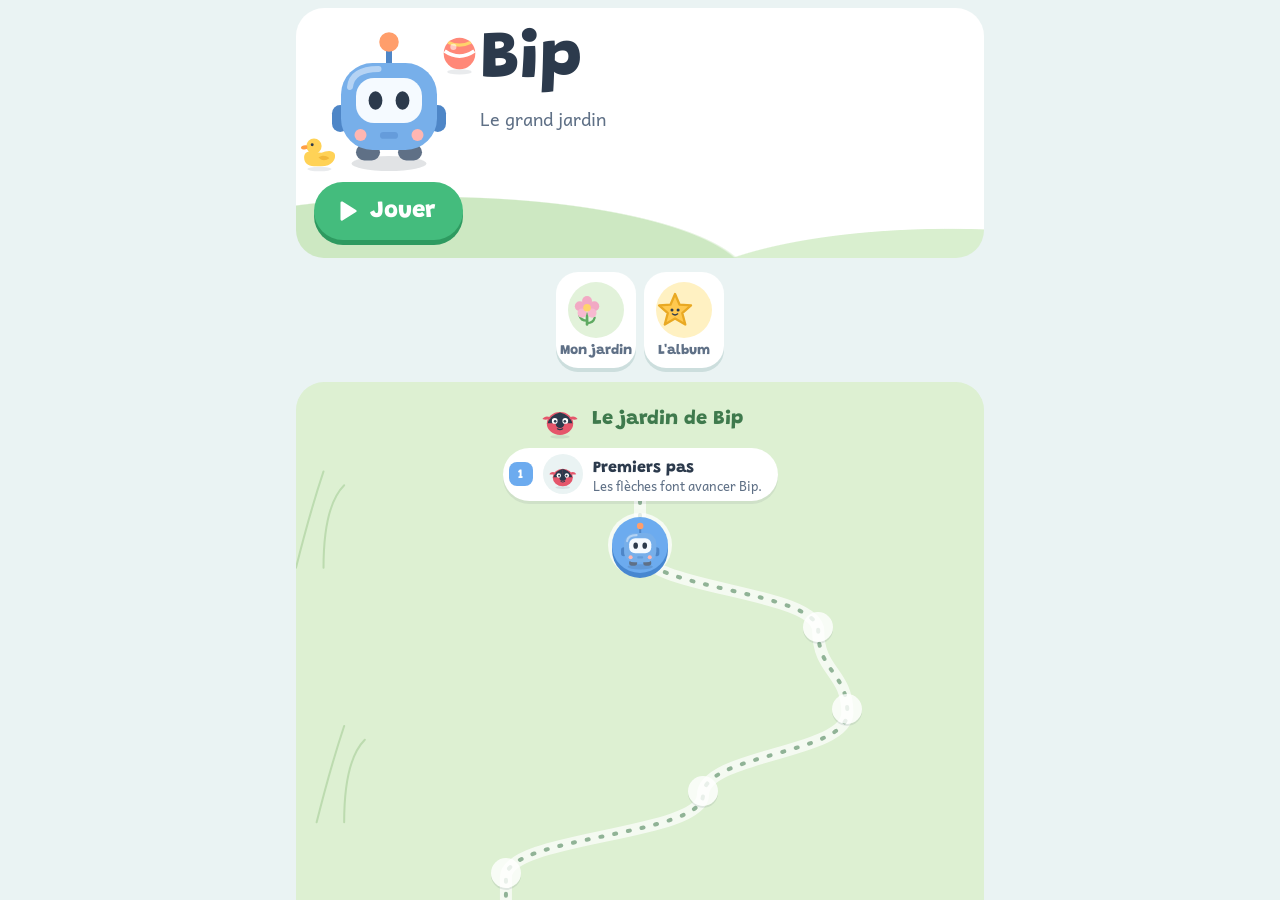
==== commit 87ef30bf: "V9 « Un seul objectif » : but unique (ramasse tous les jouets), tournoi de nuit anti-filler, défis+m" ====
--- a/index.html
+++ b/index.html
@@ -103,7 +103,7 @@
   color: #fff; background: var(--go); padding: 13px 28px 13px 20px; border-radius: 999px; box-shadow: 0 5px 0 var(--go-edge); }
 .big-go svg { width: 26px; height: 26px; }
 .big-go:active { transform: translateY(3px); box-shadow: 0 2px 0 var(--go-edge); }
-.hub { display: grid; grid-template-columns: repeat(4, 1fr); gap: 8px; }
+.hub { display: grid; grid-template-columns: repeat(2, 1fr); gap: 8px; max-width: 340px; margin: 0 auto; }
 .hub button { display: flex; flex-direction: column; align-items: center; gap: 6px; padding: 10px 4px 8px; border-radius: 22px; background: var(--card); box-shadow: 0 4px 0 var(--line); }
 .hub button:active { transform: translateY(2px); box-shadow: 0 2px 0 var(--line); }
 .hub .ico { position: relative; width: 56px; height: 56px; border-radius: 50%; display: grid; place-items: center; background: var(--tint, var(--paper)); }
@@ -788,9 +788,7 @@
         <button class="big-go" id="btnPlay"><span id="icoPlayBig"></span><span>Jouer</span></button>
       </header>
       <nav class="hub" aria-label="Les autres jeux">
-        <button id="btnDaily" aria-label="Le défi de Zoé"><span class="ico" style="--tint:#FFE5E8"><span id="icoDaily"></span><span class="week" id="dailyDots"></span></span><small>Défi de Zoé</small></button>
         <button id="btnSandbox" aria-label="Mon jardin"><span class="ico" style="--tint:#E2F2DA"><span id="icoSandbox"></span></span><small>Mon jardin</small></button>
-        <button id="btnMachines" aria-label="Les machines de Grand-Papa"><span class="ico" style="--tint:#F9E6D6"><span id="icoMachines"></span><span class="badge" id="machinesBadge" hidden></span></span><small>Les machines</small></button>
         <button id="btnAlbum" aria-label="L'album de Zoé"><span class="ico" style="--tint:#FFF1C2"><span id="icoAlbum"></span><span class="badge" id="albumBadge" hidden></span></span><small>L'album</small></button>
       </nav>
       <div class="trail" id="trail"></div>
@@ -946,6 +944,12 @@
     <p>Ouvrez la version installable dans Chrome, puis menu ⋮ et « Installer l'application ». Bip fonctionne ensuite sans connexion, en plein écran. La progression reste sur l'appareil.</p>
     <h3>Version</h3>
     <div id="versionNotes"></div>
+    <h3>Bonus archivés (V9)</h3>
+    <p>Anciens à-côtés retirés du parcours principal pour garder le jeu centré sur la programmation : les défis quotidiens de Zoé et les machines de Grand-Papa (physique/maths). Ils restent jouables ici ; les récompenses déjà gagnées sont dans l'album.</p>
+    <div class="toggles">
+      <button class="tg" id="btnDaily"><span><span id="icoDaily"></span>Défi de Zoé du jour</span><span class="week" id="dailyDots"></span></button>
+      <button class="tg" id="btnMachines"><span><span id="icoMachines"></span>Les machines de Grand-Papa</span><span class="badge" id="machinesBadge" hidden></span></button>
+    </div>
     <h3>Réglages</h3>
     <div class="toggles">
       <button class="tg" id="tgVoice" role="switch"><span>Voix qui lit les consignes</span><span class="sw"></span></button>
@@ -961,7 +965,7 @@
 /* ===== Moteur pur : simulation d'un programme sur un niveau =====
    Blocs simples : r l u d (flèches absolues), f (avancer), tl tr (tourner), j (sauter), g (va à la balise), p (pose une balise), star (bloc magique)
    Conteneurs : loop {n, body} · while {c:'free'|'toys'|'flag', body} · if {c:'puddle'|'obst'|'toy', body, els}
-   Terrain : . herbe · # buisson · o rocher · ~ flaque · K coffre
+   Terrain : . herbe · # buisson · o rocher · ~ flaque
              - nénuphar (s'enfonce quand Bip le quitte) · s champignon (ouvre les barrières)
              G barrière (bloque tant que fermée) · * fleur (à peindre en marchant dessus) · F balise (waypoint)
    Entités : C caisse (poussée par Bip ; dans l'eau elle devient un pont)
@@ -969,7 +973,7 @@
 const DIRS = { r: [1, 0], l: [-1, 0], u: [0, -1], d: [0, 1] };
 const LEFT = { u: 'l', l: 'd', d: 'r', r: 'u' };
 const RIGHT = { u: 'r', r: 'd', d: 'l', l: 'u' };
-const TOY_CHARS = 'bnctae';
+const TOY_CHARS = 'bncta';
 const CONTAINERS = ['loop', 'while', 'if'];
 const MAX_ACTS = 110, MAX_CHECKS = 220;
 
@@ -979,7 +983,7 @@
   const rows = mapOf(lv, v);
   const h = rows.length, w = rows[0].length;
   const cells = [];
-  let start = null, box = null;
+  let start = null;
   const flags = [];
   const toys = [], pads = [], switches = [], gates = [], crates = [], flowers = [];
   for (let y = 0; y < h; y++) {
@@ -989,7 +993,6 @@
       if (ch === '#') kind = 'bush';
       else if (ch === 'o') kind = 'rock';
       else if (ch === '~') kind = 'puddle';
-      else if (ch === 'K') { kind = 'box'; box = [x, y]; }
       else if (ch === 'F') { kind = 'flag'; flags.push([x, y]); }
       else if (ch === '-') { kind = 'pad'; pads.push(cells.length); }
       else if (ch === 's') { kind = 'switch'; switches.push(cells.length); }
@@ -1001,7 +1004,7 @@
       cells.push(kind);
     }
   }
-  return { w, h, cells, start, box, flags, toys, pads, switches, gates, crates, flowers, face: lv.face || 'r' };
+  return { w, h, cells, start, box: null, flags, toys, pads, switches, gates, crates, flowers, face: lv.face || 'r' };
 }
 
 function cellAt(P, x, y) {
@@ -1136,7 +1139,7 @@
       const rows = mapOf(lv, v).map((r, ri) => r.split('').map((c, ci) => {
         if (c === 'R') return '.';
         if (c === 'F') return ri === f[1] && ci === f[0] ? 'b' : '.';
-        if (c === 'C' || c === 'G' || c === 'K') return '.';
+        if (c === 'C' || c === 'G') return '.';
         return c;
       }).join(''));
       rows[y] = rows[y].slice(0, x) + 'R' + rows[y].slice(x + 1);
@@ -1186,7 +1189,6 @@
   catch (e) { if (e && e.__stop) return { steps, result: e.r, why: e.why, P }; throw e; }
   if (got.size < P.toys.length) return { steps, result: 'missing', P, left: P.toys.length - got.size };
   if (painted.size < P.flowers.length) return { steps, result: 'unpainted', P, left: P.flowers.length - painted.size };
-  if (P.box && !(x === P.box[0] && y === P.box[1])) return { steps, result: 'notbox', P };
   return { steps, result: 'win', P };
 }
 
@@ -1204,7 +1206,7 @@
   const q = [[P.start[0], P.start[1], P.face, 0, 0, 0, []]];
   const seen = new Set([key(P.start[0], P.start[1], P.face, 0, 0, 0)]);
   const padIdx = idx => P.pads.indexOf(idx);
-  const won = (m, fl, x, y) => m === full && fl === flAll && (!P.box || (x === P.box[0] && y === P.box[1]));
+  const won = (m, fl) => m === full && fl === flAll;
   while (q.length) {
     const [x, y, f, m, fl, pd, path] = q.shift();
     for (const mv of moves) {
@@ -1337,8 +1339,8 @@
 
 
 /* ===== Chapitres et niveaux — Bip v2 « Le grand pique-nique » =====
-   Légende : R départ · b n c t a z jouets · e luciole · # buisson · o rocher
-   ~ flaque · K coffre · - nénuphar (coule une fois quitté) · s champignon (ouvre)
+   Légende : R départ · b n c t a jouets · # buisson · o rocher
+   ~ flaque · - nénuphar (coule une fois quitté) · s champignon (ouvre)
    G barrière · C caisse (poussable, flotte → pont) · * fleur (à peindre)
    S départ de Ballon · N nid (mode toboggan) · F balise (waypoint : le bloc g y va)
    sol / fn / start : programmes dans le petit langage de parseProg (engine.js)
@@ -1436,16 +1438,16 @@
   { ch: 0, pal: ARROWS, map: ['R.b..', '.a...'],
     text: 'Le vent Zéphyr a soufflé ce matin ! Ramasse le ballon et le cube.' },
   // Chapitre 2 — Buissons et flaques
-  { ch: 1, pal: ARROWS, map: ['R#b.', '...'],
+  { ch: 1, pal: ARROWS, map: ['R#b.', '....'],
     text: 'Oh, un buisson ! Bip ne peut pas passer dedans. Fais le tour.' },
-  { ch: 1, pal: ARROWS, map: ['R#a', '....'],
+  { ch: 1, pal: ARROWS, map: ['R#a.', '....'],
     text: 'Les buissons font un mur. Trouve le passage.' },
   { ch: 1, pal: ARROWS, map: ['R~.b', '....'],
     text: 'Attention, une flaque ! Si Bip marche dedans, il est tout mouillé.' },
   { ch: 1, pal: ARROWS, map: ['R~.#b.', '......'],
     text: 'Buissons et flaques : prends ton temps.' },
-  { ch: 1, pal: ARROWS, map: ['K.b..', '..R.n'],
-    text: 'Voici le coffre ! Ramasse les jouets, puis range-les dans le coffre.' },
+  { ch: 1, pal: ARROWS, map: ['..b..', '..R.n'],
+    text: 'Ramasse le ballon et le nounours !' },
   // Chapitre 3 — Le saut
   { ch: 2, pal: [...ARROWS, 'j'], map: ['##o##', 'R.~.b', '#o###'],
     text: 'Bip sait sauter ! Il saute par-dessus une case, tout droit devant lui.' },
@@ -1453,10 +1455,10 @@
     text: 'Une flaque sur le chemin. Avance, puis saute !' },
   { ch: 2, pal: [...ARROWS, 'j'], map: ['R~~..b', '......'],
     text: 'Deux flaques collées : saute par-dessus, Bip sait faire.' },
-  { ch: 2, pal: [...ARROWS, 'j'], map: ['R.~.n', '.###.', '...K.'],
-    text: 'Saute vers le nounours, puis va ranger au coffre.' },
-  { ch: 2, pal: [...ARROWS, 'j'], sol: 'd u r j j', map: ['R.~b~K', 'a....'],
-    text: 'Le grand défi du saut ! Saute, ramasse le ballon, saute encore, puis au coffre.' },
+  { ch: 2, pal: [...ARROWS, 'j'], map: ['R.~.n', '.###.', '.....'],
+    text: 'Saute vers le nounours !' },
+  { ch: 2, pal: [...ARROWS, 'j'], sol: 'd u r j j', map: ['R.~b~.', 'a.....'],
+    text: 'Le grand défi du saut ! Saute, ramasse le ballon, saute encore !' },
   // Chapitre 4 — Tourne, tourne ! (Répéter)
   { ch: 3, pal: ['r', 'loop'], max: 3, sol: 'N5(r)', map: ['......', 'R....b', '......'],
     text: 'Bip n\'a que 2 piles ! Le bloc Répéter refait la même flèche plusieurs fois.' },
@@ -1466,8 +1468,8 @@
     text: 'Deux blocs Répéter, l\'un après l\'autre.' },
   { ch: 3, pal: [...ARROWS, 'loop'], max: 4, sol: 'r N6(d)', map: ['R..', '...', '.b.', '...', '.n.', '...', '.c.'],
     text: 'L\'allée aux jouets : tout droit, en ligne droite !' },
-  { ch: 3, pal: [...ARROWS, 'j', 'loop'], sol: 'N2(r j) d', map: ['##o####', 'R.~b.~n', '######K'],
-    text: 'Le grand défi ! Saute, ramasse et range tout dans le coffre.' },
+  { ch: 3, pal: [...ARROWS, 'j', 'loop'], sol: 'N2(r j) d', map: ['##o####', 'R.~b.~n', '######.'],
+    text: 'Le grand défi ! Saute et ramasse tous les jouets.' },
 
   /* ============ Monde 2 — La grande promenade ============ */
   // Chapitre 5 — Le chemin de Zoé (repère relatif)
@@ -1488,9 +1490,9 @@
     text: 'Deux jouets sur les îles. Une fois parti d\'un nénuphar, impossible d\'y revenir !' },
   { ch: 5, face: 'r', pal: [...REL, 'j'], map: ['R--b', '.~~.', '.n~.'],
     text: 'Traverse la mare, puis reviens chercher le nounours en sautant.' },
-  { ch: 5, face: 'r', pal: [...REL, 'loop'], sol: 'N4(f) tr N2(f) tr f f', map: ['R---b', '~~~~.', '..K..'],
-    text: 'La grande traversée : les nénuphars sont le seul chemin. Au coffre !' },
-  { ch: 5, face: 'r', pal: [...REL, 'loop'], max: 9, sol: 'N5(f) tr f f tr f f', map: ['R--.-b', '~~~...', '...K..'],
+  { ch: 5, face: 'r', pal: [...REL, 'loop'], sol: 'N4(f) tr N2(f) tr f f', map: ['R---b', '~~~~.', '.....'],
+    text: 'La grande traversée : les nénuphars sont le seul chemin. Ramasse le ballon !' },
+  { ch: 5, face: 'r', pal: [...REL, 'loop'], sol: 'N5(f) tr f f tr f f', map: ['R--.-b', '~~~...', '......'],
     text: 'Que de nénuphars ! Le bloc Répéter fait traverser Bip feuille à feuille.' },
   // Chapitre 7 — Jusqu'au bout (boucle conditionnelle)
   { ch: 6, face: 'r', pal: [...REL, 'while'], max: 3, sol: 'Wo(f)', map: ['.......', 'R.....b', '.......'],
@@ -1582,8 +1584,8 @@
     text: 'Trois ateliers : la barrière n\'est jamais au même endroit. Si un obstacle est devant, Bip tourne !' },
   { ch: 9, face: 'r', pal: REL, sol: 'tr f tl f f f tl f', map: ['RG.b', 's...'],
     text: 'La barrière bloque le chemin. Le champignon est caché en dessous !' },
-  { ch: 9, face: 'r', pal: REL, sol: 'f f f f f f', map: ['R.s.GbK'],
-    text: 'Ouvre la barrière, ramasse le cube, puis range-le dans le coffre.' },
+  { ch: 9, face: 'r', pal: REL, sol: 'f f f f f f', map: ['R.s.Gb.'],
+    text: 'Ouvre la barrière et ramasse le cube !' },
   // Chapitre 11 — Pousse-pousse (caisses)
   { ch: 10, face: 'r', pal: REL, sol: 'f f f', map: ['RC~b'],
     text: 'Une caisse ! Marche dedans pour la pousser. Dans l\'eau… elle devient un pont !' },
@@ -1593,8 +1595,8 @@
     text: 'La caisse bloque le couloir. Pousse-la pour te frayer un chemin.' },
   { ch: 10, face: 'r', pal: REL, sol: 'f f f tr f f', map: ['RC.s.', '###G.', '##.n.'],
     text: 'Pousse la caisse sur le champignon : elle reste appuyée dessus et la barrière s\'ouvre !' },
-  { ch: 10, face: 'r', pal: REL, sol: 'f f f f f', map: ['RC~.bK', '#....#', '......'],
-    text: 'Le grand pont ! Pousse la caisse dans l\'eau : elle flotte. Ramasse tout et range au coffre.' },
+  { ch: 10, face: 'r', pal: REL, sol: 'f f f f f', map: ['RC~.b.', '#....#', '......'],
+    text: 'Le grand pont ! Pousse la caisse dans l\'eau : elle flotte. Ramasse tous les jouets.' },
   // Chapitre 12 — Le pollen doré (peinture)
   { ch: 11, face: 'r', pal: REL, map: ['R***'],
     text: 'Regarde : Bip laisse du pollen doré là où il marche ! Couvre toutes les fleurs.' },
@@ -1621,7 +1623,7 @@
   { ch: 12, face: 'r', pal: REL, sol: 'f f f f', start: 'f f tr f f', map: ['RC.~b', '##.##'],
     text: 'Pilou a poussé trop loin : Bip est bloqué ! Enlève ce qui dépasse.' },
   { ch: 12, face: 'r', pal: [...REL, 'j'], sol: 'f f f', start: 'j f', map: ['R*.*'],
-    text: 'Pilou a remplacé des flèches par un saut : la première fleur reste blanche ! Répare le programme.' },
+    text: 'Pilou a remplacé des blocs « avance » par un saut : la première fleur reste blanche ! Répare le programme.' },
   // Chapitre 14 — Les toboggans de Ballon (mode toboggan, passerelle vers la nuit)
   { ch: 13, mode: 'ball', face: 'r', map: ['S..#', '.N..'], tiles: ['1,0,d'],
     text: 'Nouveau jeu ! Touche l\'herbe pour poser une flèche, puis le bouton vert : Ballon roule !' },
@@ -1636,74 +1638,79 @@
 
   /* ============ Monde 4 — Le jardin de nuit ============ */
   // Chapitre 15 — Les lucioles de Noctule (récapitulatif de nuit)
-  { ch: 14, face: 'r', pal: ['f', 'loop', 'j'], sol: 'N2(f) j', map: ['R**#e'],
-    text: 'L\'allée dorée de nuit : saute le buisson, peins les fleurs, attrape la luciole !' },
-  { ch: 14, face: 'r', pal: [...REL, 'while'], max: 3, sol: 'Wo(f)', map: ['R.sG.e.'],
-    text: 'La barrière de nuit. Marche sur le champignon lumineux et répète jusqu\'à la luciole.' },
-  { ch: 14, face: 'r', pal: [...REL, 'j'], map: ['R-e', '...', '-t-'],
-    text: 'La mare de nuit : attrape la luciole et la toupie sans tomber à l\'eau !' },
+  { ch: 14, face: 'r', pal: ['f', 'loop', 'j'], sol: 'N2(f) j', map: ['R**#b'],
+    text: 'L\'allée dorée de nuit : saute le buisson, peins les fleurs, attrape le jouet !' },
+  { ch: 14, face: 'r', pal: [...REL, 'while'], max: 3, sol: 'Wo(f)', map: ['R.sG.n.'],
+    text: 'La barrière de nuit. Marche sur le champignon lumineux et répète jusqu\'à tous les jouets.' },
+  { ch: 14, face: 'r', pal: [...REL, 'j'], map: ['R-b', '...', '-t-'],
+    text: 'La mare de nuit : attrape les deux jouets sans tomber à l\'eau !' },
   { ch: 14, pal: [...REL, 'star'], max: 8, sol: '* * *', fn: 'f tl f tr', face: 'r',
-    map: ['...e', '..e.', '.e.#', 'R.##'],
-    text: 'La ronde des lucioles : le bloc magique va chercher chacune d\'elles.' },
+    map: ['...b', '..n.', '.c.#', 'R.##'],
+    text: 'La ronde de nuit : le bloc magique va chercher chacune d\'elles.' },
   { ch: 14, face: 'r', pal: [...REL, 'j', 'while', 'if'], max: 8, sol: 'Wo(Ip(j|f)) tr Wo(f)',
     variants: [
-      ['........', 'R.~.~..e', '.......e'],
-      ['........', 'R..~..~e', '.......e'],
-      ['........', 'R~..~.e.', '.......e'],
+      ['........', 'R.~.~..n', '.......c'],
+      ['........', 'R..~..~t', '.......a'],
+      ['........', 'R~..~.b.', '.......n'],
     ],
     text: 'Les flaques de nuit : le même programme pour les trois jardins.' },
   // Chapitre 16 — Le grand pique-nique (final)
-  { ch: 15, face: 'r', pal: [...REL, 'j', 'loop'], sol: 'N2(f j) tr f', map: ['##o####', 'R.~e.~t', '######K'],
-    text: 'Le grand pique-nique commence ! Saute les flaques et range les surprises dans le coffre.' },
+  { ch: 15, face: 'r', pal: [...REL, 'j', 'loop'], sol: 'N2(f j) tr f', map: ['##o####', 'R.~c.~t', '######.'],
+    text: 'Le grand pique-nique commence ! Saute les flaques et ramasse tous les jouets.' },
   { ch: 15, face: 'r', pal: [...REL, 'while', 'if'], max: 5, sol: 'Wt(Io(tr|f))',
     variants: [
-      ['R....', '####.', '.e.#.', '.###.', '.....'],
-      ['R..#.', '##.#.', '##.#.', 'e..#.', '####.'],
-      ['R....', '####.', '...#.', '.#.#.', '#e...'],
+      ['R....', '####.', '.t.#.', '.###.', '.....'],
+      ['R..#.', '##.#.', '##.#.', 'a..#.', '####.'],
+      ['R....', '####.', '...#.', '.#.#.', '#b...'],
     ],
-    text: 'L\'escargot de nuit : répète jusqu\'à avoir la luciole.' },
-  { ch: 15, face: 'r', pal: REL, sol: 'f f f tr f f', map: ['RC.s.', '###G.', '##.e.'],
-    text: 'Une caisse, un champignon, une barrière et une luciole : l\'atelier de Grand-Papa pour de vrai.' },
+    text: 'L\'escargot de nuit : répète jusqu\'à avoir tous les jouets.' },
+  { ch: 15, face: 'r', pal: REL, sol: 'f f f tr f f', map: ['RC.s.', '###G.', '##.n.'],
+    text: 'Une caisse, un champignon, une barrière et un jouet : l\'atelier de Grand-Papa pour de vrai.' },
   { ch: 15, face: 'r', pal: [...REL, 'j', 'while', 'if', 'star'], max: 9, sol: 'Wo(*) tr Wo(*)', fn: 'Ip(j|f)',
     variants: [
-      ['R..~.e', '......', '.....~', '.....t'],
+      ['R..~.b', '......', '.....~', '.....t'],
       ['R~.~c.', '.....~', '......', '.....a'],
-      ['R.~...', '......', '.....~', '.....e'],
+      ['R.~...', '......', '.....~', '.....n'],
     ],
     text: 'Le même programme, trois jardins, un bloc magique : tu es un chef !' },
-  { ch: 15, face: 'r', pal: [...REL, 'f', 'tr', 'j', 'loop', 'while', 'if', 'star'], max: 10,
+  { ch: 15, face: 'r', pal: [...REL, 'j', 'loop', 'while', 'if', 'star'],
     sol: 'N2(Wo(*) tr) Wo(*)', fn: 'Ip(j|f)',
-    map: ['R.~e..', '#####.', '..o.#~', '#####.', 'K.~.b.'],
-    text: 'LE GRAND FINAL ! Ramasse tout et range dans le coffre. Tous tes blocs sont là. Bon courage, champion !' },
-
-  /* ============ Chapitre 17 — Le rêve de Bip (niveaux-ponts, épilogue de nuit) ============ */
-  { ch: 16, face: 'r', pal: [...REL, 'loop'], max: 3, sol: 'N4(f)', map: ['R***e'],
-    text: 'Le rêve de Bip : encore un peu de pollen doré sous les étoiles. Répète !' },
-  { ch: 16, face: 'r', pal: [...REL, 'j', 'while', 'if'], max: 5, sol: 'Wt(Ip(j|f))',
+    map: ['R.~b..', '#####.', '..o.#~', '#####.', '..~.b.'],
+    text: 'LE GRAND FINAL ! Ramasse tous les jouets. Tous tes blocs sont là. Bon courage, champion !' },
+
+  /* ============ Chapitre 17 — Le rêve de Bip (tournoi de nuit 1 : combos relevés) ============ */
+  { ch: 16, face: 'r', pal: [...REL, 'j', 'loop'], sol: 'N2(f) j N2(f)', map: ['R**#**b'],
+    text: 'Le rêve de Bip : boucle, saut, peinture dorée et jouet. Tout ensemble !' },
+  { ch: 16, face: 'r', pal: [...REL, 'j', 'while', 'if'], sol: 'Wo(Ip(j|f)) tr Wo(f)',
     variants: [
-      ['........', 'R.~.~..e', '........'],
-      ['........', 'R..~..~e', '........'],
-      ['........', 'R~..~.e.', '........'],
+      ['........', 'R.~.~..b', '.......n'],
+      ['........', 'R..~..~c', '.......t'],
+      ['........', 'R~..~.b.', '.......n'],
     ],
-    text: 'Le rêve de Bip : trois jardins étoilés, un seul programme !' },
-  { ch: 16, face: 'r', pal: [...REL, 'star'], sol: '* tr *', fn: 'f f', map: ['R.e.', '....', '..e.'],
-    text: 'Le rêve de Bip : le bloc magique attrape les deux lucioles. Dors bien !' },
-
-  /* ============ Chapitre 18 — Les balises de Noctule (waypoint : bloc g) ============ */
+    text: 'Le rêve de Bip : jusqu’au bout, saute les flaques, tourne, attrape tout !' },
+  { ch: 16, face: 'r', pal: [...REL, 'j', 'while', 'if', 'star'], sol: 'Wo(*) tr Wo(*)', fn: 'Ip(j|f)',
+    variants: [
+      ['........', 'R.~.~..b', '.......n'],
+      ['........', 'R..~..~c', '.......t'],
+      ['........', 'R~..~.b.', '.......n'],
+    ],
+    text: 'Le rêve de Bip : l’étoile contient un Si — le programme devient tout petit !' },
+
+  /* ============ Chapitre 18 — Les balises de Noctule (tournoi de nuit 2 : la balise en combo) ============ */
   { ch: 17, face: 'r', pal: [...REL, 'g'], sol: 'g', map: ['R.b.F'],
     text: 'Nouveau : la balise ! Le bloc balise envoie Bip jusqu’au drapeau, tout seul.' },
-  { ch: 17, face: 'r', pal: [...REL, 'j', 'g'], sol: 'g', map: ['R~bF.'],
-    text: 'La balise saute la flaque toute seule, et attrape le nounours au passage !' },
-  { ch: 17, face: 'r', pal: [...REL, 'g'], sol: 'g', map: ['R.#..', '..b..', '.#F..'],
-    text: 'Un mur de buissons : la balise trouve le chemin et ramasse le nounours !' },
-  { ch: 17, face: 'r', pal: [...REL, 'g'], sol: 'g f f', map: ['R.bF.K'],
-    text: 'Va à la balise, puis range le ballon dans le coffre !' },
-
-  /* ============ Chapitre 19 — Les yeux de Bip (capteur jouet : It) + balises multiples ============ */
-  { ch: 18, face: 'r', pal: [...REL, 'if'], sol: 'It(f|tr)', map: ['Rb..'],
-    text: 'Nouveau capteur : si un jouet est devant Bip, il avance ! Sinon, il tourne.' },
-  { ch: 18, face: 'r', pal: [...REL, 'j', 'if'], sol: 'It(f|j)', map: ['R.b'],
-    text: 'Pas de jouet devant ? Alors Bip saute pour attraper le ballon !' },
+  { ch: 17, face: 'r', pal: [...REL, 'g', 'loop'], sol: 'N2(g)', map: ['RbF..', '.....', '..nF.'],
+    text: 'Deux balises ! Répète le bloc balise : Bip visite les deux drapeaux et ramasse tout.' },
+  { ch: 17, face: 'r', pal: [...REL, 'g'], sol: 'g tr f f', map: ['R.F..', '.###.', '..b..'],
+    text: 'Va à la balise… puis continue à la main jusqu’au jouet !' },
+  { ch: 17, face: 'r', pal: [...REL, 'g', 'loop'], sol: 'g tr N2(f)', map: ['R.bF..', '.....', '..#..'],
+    text: 'Balise puis Répéter : Bip revient par le bas et attrape le nounours !' },
+
+  /* ============ Chapitre 19 — Les yeux de Bip (tournoi de nuit 3 : capteurs + balises en combo) ============ */
+  { ch: 18, face: 'r', pal: [...REL, 'if', 'loop'], sol: 'N2(It(f|tr))', map: ['Rbn'],
+    text: 'Nouveau capteur : si un jouet est devant, Bip avance. Dans un Répéter, il ramasse tout !' },
+  { ch: 18, face: 'r', pal: [...REL, 'if', 'g', 'loop'], sol: 'N2(It(f|g))', map: ['Rb.F.'],
+    text: 'Capteur + balise : jouet devant ? Bip avance. Sinon, il fonce au drapeau !' },
   { ch: 18, face: 'r', pal: [...REL, 'j', 'if', 'loop'], sol: 'N2(It(f|j))', map: ['Rb~n'],
     text: 'Le capteur dans un Répéter : avance, puis saute la flaque pour le nounours !' },
   { ch: 18, face: 'd', pal: [...REL, 'if', 'while'], max: 5, sol: 'Wt(It(f|tr))',
@@ -1713,16 +1720,16 @@
       ['R..', 'b..', 'a..'],
     ],
     text: 'Bip descend le couloir tout seul et ramasse tous les jouets !' },
-  { ch: 18, face: 'r', pal: [...REL, 'g', 'loop'], sol: 'N2(g)', map: ['RbF..', '....', '..nF.'],
-    text: 'Deux balises ! Répète le bloc balise : Bip visite les deux drapeaux et ramasse tout.' },
   { ch: 18, face: 'r', pal: [...REL, 'while'], sol: 'Wg(f)', map: ['R.b.F'],
     text: 'Jusqu’à la balise ! Bip avance jusqu’au drapeau, et ramasse le ballon au passage.' },
-  { ch: 18, face: 'r', pal: [...REL, 'j', 'while', 'if'], sol: 'Wg(Ip(j|f))', map: ['R~.F'],
+  { ch: 18, face: 'r', pal: [...REL, 'j', 'while', 'if'], sol: 'Wg(Ip(j|f))', map: ['R~bF'],
     text: 'Jusqu’au drapeau en sautant la flaque : la molette du Jusqu’à a une troisième position !' },
-  { ch: 18, face: 'r', pal: [...REL, 'p', 'g'], sol: 'p f g', map: ['R.b..'],
-    text: 'Pose une balise ici, va chercher le ballon, puis reviens à la balise !' },
-
-  /* ============ Les défis de Zoé (un par jour de la semaine, du plus doux au plus costaud) ============ */
+  { ch: 18, face: 'r', pal: [...REL, 'j', 'while', 'if', 'g'], sol: 'Wg(It(f|g))', map: ['R~.bF'],
+    text: 'Jusqu’au drapeau : jouet devant ? avance. Sinon, fonce à la balise !' },
+  { ch: 18, face: 'r', pal: [...REL, 'p', 'g', 'if', 'loop'], sol: 'p f g N2(It(f|tr))', map: ['R.b.F..', '..#...', '.n...F'],
+    text: 'LE TOURNOI FINAL ! Pose une balise, fonce au drapeau, reviens en ramassant tout. Champion !' },
+
+  /* ============ Les défis de Zoé (archivés V9 — accessibles depuis la feuille adultes) ============ */
   { ch: -1, daily: true, pal: ['r', 'loop'], max: 3, sol: 'N6(r)', map: ['R******'],
     text: 'Défi de Zoé : l\'allée dorée en une seule pile.' },
   { ch: -1, daily: true, pal: ARROWS, map: ['bRc.'],
@@ -2129,6 +2136,7 @@
 const FULL_PAL = ['l', 'u', 'd', 'r', 'f', 'tl', 'tr', 'j', 'g', 'p', 'loop', 'while', 'if', 'star'];
 /* Note de version affichée dans la feuille « Pour les adultes » (bump avec sw.js VERSION) */
 const VERSION_NOTES = [
+  ['V9 — « Un seul objectif »', 'But unique et cohérent : ramasse tous les jouets (plus de coffre-cible ni de luciole-jouet) ; niveaux filler remplacés par un tournoi de nuit en combos (ch17–19, fin à par 7) ; défis de Zoé et machines archivés dans cette feuille (bonus) ; garde-fous anti-niveau-mort dans check-curve.'],
   ['V8 — « Jusqu’à la balise »', 'Balises : blocs « va à la balise », « pose une balise » et « jusqu’à la balise » ; capteur « jouet devant » ; boucles emboîtées plus lisibles (bloc fautif et parents surlignés, conteneur vide expliqué).'],
   ['V7 — « Les yeux de Bip »', 'Capteur « si un jouet est devant » (3e position du bloc Si) ; plusieurs balises par niveau.'],
   ['V6 — « Les balises de Noctule »', 'Nouveau chapitre : le bloc « balise » envoie Bip au drapeau tout seul (waypoint).'],
@@ -2159,7 +2167,7 @@
 }
 const toyUse = k => `<svg viewBox="0 0 100 100" aria-hidden="true"><use href="#toy-${k}" width="100" height="100"/></svg>`;
 const symUse = k => `<svg viewBox="0 0 100 100" aria-hidden="true"><use href="#${k}" width="100" height="100"/></svg>`;
-const TOY_NAME = { b: 'le ballon', n: 'le nounours', c: 'le canard', t: 'la toupie', a: 'le cube', e: 'la luciole' };
+const TOY_NAME = { b: 'le ballon', n: 'le nounours', c: 'le canard', t: 'la toupie', a: 'le cube' };
 
 /* ---------- Sauvegarde ---------- */
 const KEY = 'bip-robot-v2';
@@ -2599,7 +2607,7 @@
     if (k === 'grass') return;
     const x = idx % P.w, y = (idx / P.w) | 0;
     const cls = k === 'switch' ? 'switchc' : k;
-    const sym = { bush: 'bush', rock: 'rock', puddle: 'puddle', box: 'box', pad: 'pad', switch: 'switchc', gate: 'gate', flower: 'flower', nest: 'nest', flag: 'flag' }[k];
+    const sym = { bush: 'bush', rock: 'rock', puddle: 'puddle', pad: 'pad', switch: 'switchc', gate: 'gate', flower: 'flower', nest: 'nest', flag: 'flag' }[k];
     h += `<div class="it ${cls}" data-idx="${idx}" style="--x:${x};--y:${y}">${symUse(sym)}</div>`;
   });
   P.crates.forEach((c, i) => { h += `<div class="it crate" data-ci="${i}" style="--x:${c[0]};--y:${c[1]}">${symUse('crate')}</div>`; });
@@ -3587,7 +3595,6 @@
   { ch: 'c', label: TOY_NAME.c, icon: () => toyUse('c') },
   { ch: 't', label: TOY_NAME.t, icon: () => toyUse('t') },
   { ch: 'a', label: TOY_NAME.a, icon: () => toyUse('a') },
-  { ch: 'e', label: TOY_NAME.e, icon: () => toyUse('e') },
   { ch: '#', label: 'Un buisson', icon: () => symUse('bush') },
   { ch: 'o', label: 'Un rocher', icon: () => symUse('rock') },
   { ch: '~', label: 'Une flaque', icon: () => symUse('puddle') },
@@ -3596,7 +3603,6 @@
   { ch: 'G', label: 'Une barrière', icon: () => symUse('gate') },
   { ch: 'C', label: 'Une caisse', icon: () => symUse('crate') },
   { ch: '*', label: 'Une fleur', icon: () => symUse('flower') },
-  { ch: 'K', label: 'Le coffre', icon: () => symUse('box') },
   { ch: 'F', label: 'Une balise', icon: () => symUse('flag') },
   { ch: '.', label: 'Gomme', icon: () => I.eraser, eraser: true },
 ];
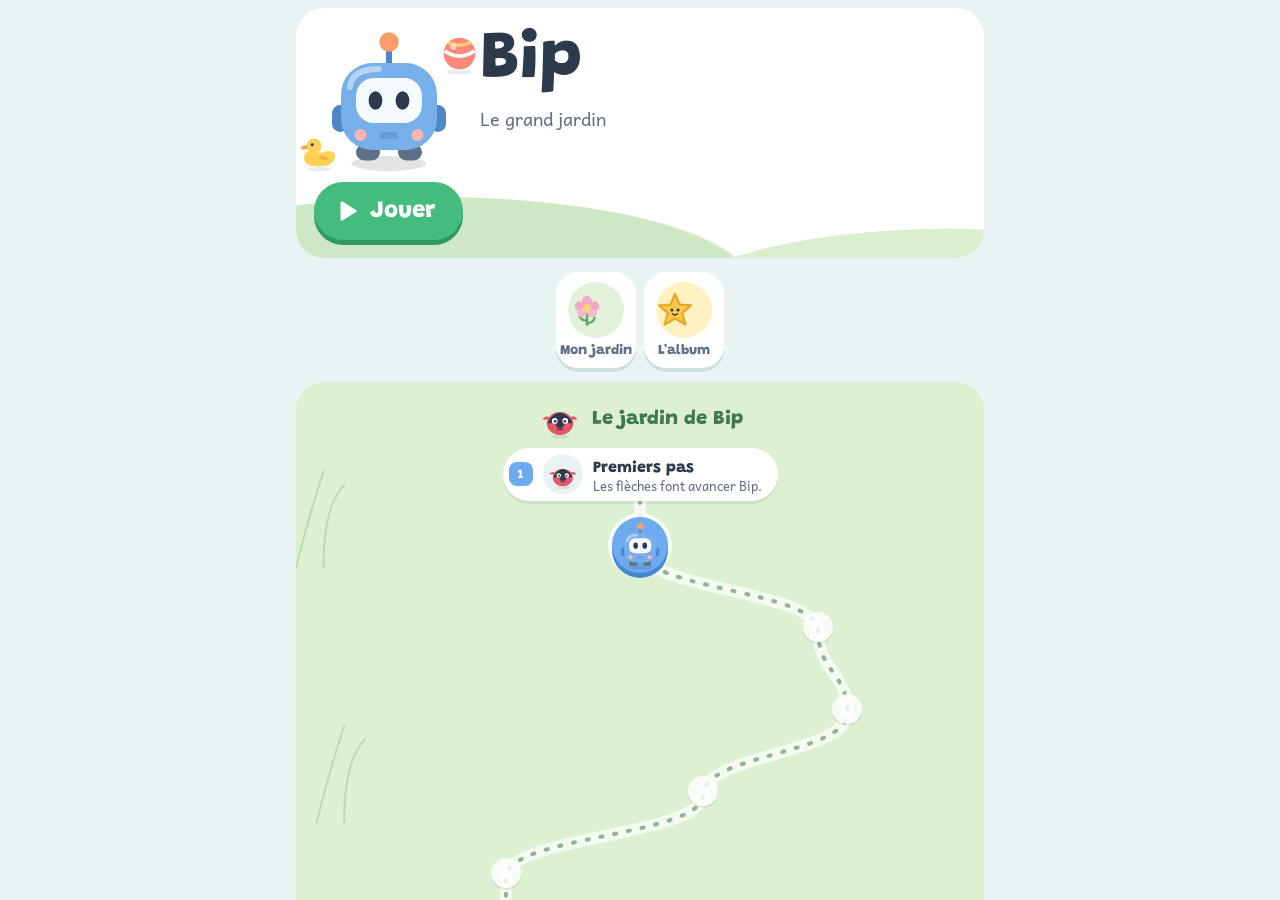
==== commit 663acc25: "V9 : finalise la reconstruction du parcours éducatif (docs + feuille adultes) - README / AGENTS.md /" ====
--- a/index.html
+++ b/index.html
@@ -913,7 +913,7 @@
       <li><b>L'état des machines</b> : les champignons ouvrent les barrières, les caisses deviennent des ponts. Une action change le monde pour la suite du programme.</li>
       <li><b>Programmer le lieu</b> : aux toboggans de Ballon, on pose des flèches au sol au lieu de donner des ordres au robot.</li>
       <li><b>Des capteurs et des balises</b> : le bloc Si peut voir un jouet devant (3e position de sa molette) ; le bloc « balise » envoie Bip au drapeau, et Bip peut en poser un lui-même.</li>
-      <li><b>Les machines de Grand-Papa</b> : balance (poids et distance), lumière (miroirs), roues dentées (sens et vitesse), rendez-vous (rythmes et multiples). L'enfant construit, peut prédire en touchant une image, puis lâche la machine et observe.</li>
+      <li><b>Les machines de Grand-Papa</b> : balance (poids et distance), lumière (miroirs), roues dentées (sens et vitesse), rendez-vous (rythmes et multiples). L'enfant construit, peut prédire en touchant une image, puis lâche la machine et observe (bonus archivé en V9, jouable depuis cette feuille).</li>
       <li><b>Créer</b> : Mon jardin permet d'inventer ses propres niveaux et de les faire résoudre par Bip.</li>
     </ul>
     <h3>Le parcours</h3>
@@ -921,7 +921,7 @@
       <li><b>Le jardin de Bip</b> (chapitres 1 à 4) : flèches, obstacles, saut, boucle Répéter.</li>
       <li><b>La grande promenade</b> (5 à 9) : repère relatif, nénuphars, Jusqu'à, Si… sinon, bloc magique.</li>
       <li><b>Les ateliers de Grand-Papa</b> (10 à 14) : champignons, caisses, pollen, toboggans, détective.</li>
-      <li><b>Le jardin de nuit</b> (15 à 19) : tout ce qui précède sous les étoiles, jusqu'au grand pique-nique, le rêve de Bip, les balises de Noctule et les yeux de Bip.</li>
+      <li><b>Le jardin de nuit</b> (15 à 19) : tout ce qui précède sous les étoiles, jusqu'au grand pique-nique ; puis un tournoi de nuit (17 à 19) où chaque niveau combine au moins deux acquis, et qui finit haut (dernier niveau, par 7).</li>
     </ul>
     <h3>Comment l'accompagner</h3>
     <ul>
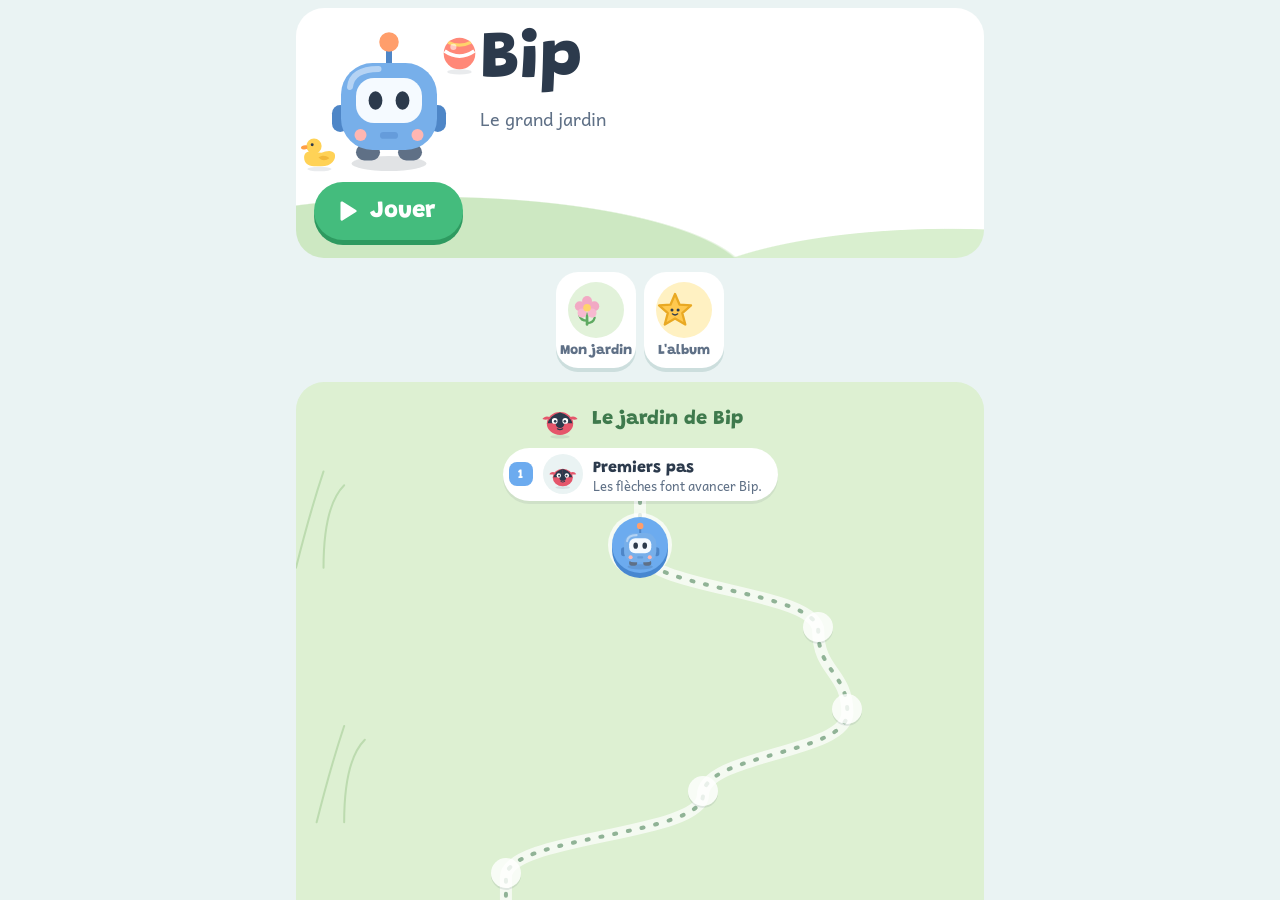
==== commit b475da97: "V10 « L'aube » : monde 5 (ch20-21, 8 niveaux), bloc loupe c + rond fleur Wf, codes de partage BIP1 d" ====
--- a/index.html
+++ b/index.html
@@ -39,7 +39,7 @@
   --fnc: #FFB570; --fnc-edge: #E8924A; --fnc-soft: #FFF0E0;
   --go: #44BC7D; --go-edge: #2E9A60; --stop: #FF9A66; --stop-edge: #E1784A;
   --warn: #FF7A61; --water: #A6D7F1; --leaf: #69BD7B; --star: #FFC94F; --pollen: #FFD36B;
-  --w0: #DDF0D2; --w1: #D3EAF4; --w2: #F6E7D2; --w3: #D9DAEF;
+  --w0: #DDF0D2; --w1: #D3EAF4; --w2: #F6E7D2; --w3: #D9DAEF; --w4: #FCE9CF;
   --display: 'Grandstander', 'Baloo 2', 'Trebuchet MS', system-ui, sans-serif;
   --text: 'Andika', 'Verdana', system-ui, sans-serif;
   --blk: clamp(50px, calc((100vw - 32px - 40px) / 6), 64px);
@@ -123,6 +123,7 @@
 .world[data-w="1"] { --wbg: var(--w1); --wink: #2F6E8E; }
 .world[data-w="2"] { --wbg: var(--w2); --wink: #8C5A2B; }
 .world[data-w="3"] { --wbg: var(--w3); --wink: #4A4D8F; }
+.world[data-w="4"] { --wbg: var(--w4); --wink: #C77B3A; }
 .world-head { display: flex; align-items: center; justify-content: center; gap: 10px; margin: 6px 16px 4px; font-family: var(--display); font-weight: 800; font-size: 20px; color: var(--wink); }
 .world-head .wa { width: 44px; height: 44px; }
 .world-head .wa svg { width: 100%; height: 100%; }
@@ -165,6 +166,8 @@
 [data-tone="slate"] { --tone: #7286A6; --tone-edge: #566A88; }
 [data-tone="indigo"] { --tone: #7C89C9; --tone-edge: #5F6CAB; }
 [data-tone="night"] { --tone: #6A6DAE; --tone-edge: #515491; }
+[data-tone="dawn"] { --tone: #F2A65A; --tone-edge: #D18A3E; }
+[data-tone="sunrise"] { --tone: #F7C948; --tone-edge: #D9A521; }
 .picnic-end { display: flex; flex-direction: column; align-items: center; gap: 4px; padding: 10px 0 4px; color: var(--wink); font-family: var(--display); font-weight: 800; }
 .picnic-end svg { width: min(220px, 60%); height: auto; }
 
@@ -379,6 +382,11 @@
 .sb-item svg { width: 66%; height: 66%; }
 .sb-item.on { box-shadow: 0 0 0 3px #fff, 0 0 0 6px var(--go); }
 .sb-item.eraser { color: var(--ink-soft); }
+.sb-item.sb-code { color: #B07A2A; background: #FFF6E3; }
+.code-input { width: 100%; box-sizing: border-box; margin: 10px 0 4px; padding: 12px 14px; font-family: Arial, Helvetica, sans-serif; font-size: 16px; line-height: 1.3; font-weight: 600; color: var(--ink); background: var(--paper); border: 2px solid var(--line); border-radius: 14px; letter-spacing: 1px; }
+.code-input:focus { outline: none; border-color: var(--go); }
+.sb-code-note { font-size: 14px; color: var(--ink-soft); margin: 8px 0 0; }
+.stats-line { font-size: 14px; color: var(--ink-soft); background: var(--paper); border-radius: 12px; padding: 10px 12px; }
 .sb-go { background: #DDF4E7; color: var(--go-edge); }
 
 /* ---------- Les machines de Grand-Papa ---------- */
@@ -472,6 +480,9 @@
 .tg[aria-checked="true"] .sw { background: var(--go); }
 .tg[aria-checked="true"] .sw::after { transform: translateX(20px); }
 .tg.danger.arm { background: #FFE1DA; }
+.tg > span:first-child { display: inline-flex; align-items: center; min-width: 0; }
+.tg-ico, #icoDaily, #icoMachines { display: inline-flex; flex: none; width: 24px; height: 24px; margin-right: 9px; }
+.tg-ico svg, #icoDaily svg, #icoMachines svg { width: 100%; height: 100%; }
 .album-grid { display: grid; grid-template-columns: repeat(auto-fill, minmax(96px, 1fr)); gap: 10px; }
 .stk { display: flex; flex-direction: column; align-items: center; gap: 4px; padding: 10px 4px 8px; border-radius: 18px; background: var(--paper); text-align: center; }
 .stk .ico { width: 56px; height: 56px; border-radius: 16px; display: grid; place-items: center; background: #fff; }
@@ -767,6 +778,14 @@
       <g transform="translate(118 62) scale(.34)"><use href="#toy-c" width="100" height="100"/></g>
       <circle cx="40" cy="20" r="5" fill="#FFE08A"/><circle cx="160" cy="16" r="4" fill="#FFE08A"/><circle cx="120" cy="10" r="3" fill="#FFE08A"/>
     </symbol>
+    <symbol id="sun" viewBox="0 0 100 100">
+      <g stroke="#F2A65A" stroke-width="7" stroke-linecap="round">
+        <path d="M50 6v13M50 81v13M6 50h13M81 50h13M19 19l9 9M72 72l9 9M81 19l-9 9M28 72l-9 9"/>
+      </g>
+      <circle cx="50" cy="50" r="23" fill="#FFC94F"/>
+      <circle cx="43" cy="46" r="3" fill="#E9A923"/><circle cx="57" cy="46" r="3" fill="#E9A923"/>
+      <path d="M42 56Q50 62 58 56" stroke="#E9A923" stroke-width="3.5" fill="none" stroke-linecap="round"/>
+    </symbol>
     <symbol id="bip-body" viewBox="0 0 100 100">
       <rect x="18" y="26" width="64" height="58" rx="21" fill="#77AFEA"/>
       <rect x="28" y="36" width="44" height="30" rx="12" fill="#F5FAFF"/>
@@ -913,8 +932,9 @@
       <li><b>L'état des machines</b> : les champignons ouvrent les barrières, les caisses deviennent des ponts. Une action change le monde pour la suite du programme.</li>
       <li><b>Programmer le lieu</b> : aux toboggans de Ballon, on pose des flèches au sol au lieu de donner des ordres au robot.</li>
       <li><b>Des capteurs et des balises</b> : le bloc Si peut voir un jouet devant (3e position de sa molette) ; le bloc « balise » envoie Bip au drapeau, et Bip peut en poser un lui-même.</li>
+      <li><b>Loupe et fleurs</b> (V10, monde de l'aube) : le bloc « loupe » envoie Bip tout seul au jouet le plus proche, et le rond « fleur » du bloc Jusqu'à répète jusqu'à ce que toutes les fleurs soient peintes.</li>
       <li><b>Les machines de Grand-Papa</b> : balance (poids et distance), lumière (miroirs), roues dentées (sens et vitesse), rendez-vous (rythmes et multiples). L'enfant construit, peut prédire en touchant une image, puis lâche la machine et observe (bonus archivé en V9, jouable depuis cette feuille).</li>
-      <li><b>Créer</b> : Mon jardin permet d'inventer ses propres niveaux et de les faire résoudre par Bip.</li>
+      <li><b>Créer et partager</b> : Mon jardin permet d'inventer ses propres niveaux, de les faire résoudre par Bip, et de les échanger avec un ami grâce à un petit code (boutons en bas de l'éditeur, V10).</li>
     </ul>
     <h3>Le parcours</h3>
     <ul>
@@ -922,6 +942,7 @@
       <li><b>La grande promenade</b> (5 à 9) : repère relatif, nénuphars, Jusqu'à, Si… sinon, bloc magique.</li>
       <li><b>Les ateliers de Grand-Papa</b> (10 à 14) : champignons, caisses, pollen, toboggans, détective.</li>
       <li><b>Le jardin de nuit</b> (15 à 19) : tout ce qui précède sous les étoiles, jusqu'au grand pique-nique ; puis un tournoi de nuit (17 à 19) où chaque niveau combine au moins deux acquis, et qui finit haut (dernier niveau, par 7).</li>
+      <li><b>L'aube</b> (20 à 21, V10) : le nez de Bip (la loupe va au jouet le plus proche) puis Jusqu'aux fleurs dorées, qui finit haut (dernier niveau, trois jardins, par 6).</li>
     </ul>
     <h3>Comment l'accompagner</h3>
     <ul>
@@ -942,6 +963,8 @@
     </ul>
     <h3>Installer sur Android</h3>
     <p>Ouvrez la version installable dans Chrome, puis menu ⋮ et « Installer l'application ». Bip fonctionne ensuite sans connexion, en plein écran. La progression reste sur l'appareil.</p>
+    <h3>En chiffres</h3>
+    <p class="stats-line" id="statsLine"></p>
     <h3>Version</h3>
     <div id="versionNotes"></div>
     <h3>Bonus archivés (V9)</h3>
@@ -959,12 +982,24 @@
     </div>
   </div>
 </div>
+<div class="overlay sheet" id="sbCode" hidden>
+  <div class="sheet-card" role="dialog" aria-labelledby="sbCodeTitle">
+    <button class="ibtn close" id="btnSbCodeClose" aria-label="Fermer"></button>
+    <h2 id="sbCodeTitle">Le code de mon jardin</h2>
+    <p class="sb-code-note">Copie ce code et envoie-le à un ami : il pourra recréer ton jardin avec « Charger ce code ». Ou colle ici le code d’un ami.</p>
+    <input id="sbCodeInput" class="code-input" type="text" spellcheck="false" autocomplete="off" autocapitalize="off" aria-label="Code du jardin">
+    <div class="toggles">
+      <button class="tg" id="btnSbCopy"><span><span id="icoSbCopy" class="tg-ico"></span>Copier mon code</span></button>
+      <button class="tg" id="btnSbLoad"><span><span id="icoSbLoad" class="tg-ico"></span>Charger ce code</span></button>
+    </div>
+  </div>
+</div>
 <canvas id="confetti" hidden></canvas>
 
 <script>
 /* ===== Moteur pur : simulation d'un programme sur un niveau =====
-   Blocs simples : r l u d (flèches absolues), f (avancer), tl tr (tourner), j (sauter), g (va à la balise), p (pose une balise), star (bloc magique)
-   Conteneurs : loop {n, body} · while {c:'free'|'toys'|'flag', body} · if {c:'puddle'|'obst'|'toy', body, els}
+   Blocs simples : r l u d (flèches absolues), f (avancer), tl tr (tourner), j (sauter), g (va à la balise), p (pose une balise), c (va au jouet le plus proche), star (bloc magique)
+   Conteneurs : loop {n, body} · while {c:'free'|'toys'|'flag'|'paint', body} · if {c:'puddle'|'obst'|'toy', body, els}
    Terrain : . herbe · # buisson · o rocher · ~ flaque
              - nénuphar (s'enfonce quand Bip le quitte) · s champignon (ouvre les barrières)
              G barrière (bloque tant que fermée) · * fleur (à peindre en marchant dessus) · F balise (waypoint)
@@ -1148,6 +1183,25 @@
     });
     return best;
   }
+  /* Chemin vers le jouet non ramassé le plus proche (V10, bloc 'c' "loupe") : comme pathToFlag,
+     on résout sur un niveau temporaire où SEUL ce jouet existe (les autres jouets, balises,
+     caisses, barrières et fleurs sont vidés ; les vrais jouets seront ramassés au passage). */
+  function pathToToy() {
+    let best = null;
+    P.toys.forEach((t, ti) => {
+      if (got.has(ti)) return;
+      const rows = mapOf(lv, v).map((r, ri) => r.split('').map((ch, ci) => {
+        if (ch === 'R') return '.';
+        if (TOY_CHARS.includes(ch)) return (ri === t.y && ci === t.x) ? 'b' : '.';
+        if (ch === 'C' || ch === 'G' || ch === 'F' || ch === '*') return '.';
+        return ch;
+      }).join(''));
+      rows[y] = rows[y].slice(0, x) + 'R' + rows[y].slice(x + 1);
+      const route = solve({ map: rows, face }, ['f', 'tl', 'tr', 'j'], 0);
+      if (route && (!best || route.length < best.route.length)) best = { route, ti };
+    });
+    return best;
+  }
   function run(list, path, depth) {
     for (const it of list) {
       if (it.t === 'loop') {
@@ -1155,7 +1209,7 @@
       } else if (it.t === 'while') {
         let k = 0;
         for (;;) {
-          const done = it.c === 'toys' ? test('toys') : it.c === 'flag' ? P.flags.some(f => f[0] === x && f[1] === y) : blockedAt(x + DIRS[face][0], y + DIRS[face][1]);
+          const done = it.c === 'toys' ? test('toys') : it.c === 'flag' ? P.flags.some(f => f[0] === x && f[1] === y) : it.c === 'paint' ? painted.size >= P.flowers.length : blockedAt(x + DIRS[face][0], y + DIRS[face][1]);
           check(it, path, !done);
           if (done || !it.body.length) break;
           k++;
@@ -1177,6 +1231,14 @@
         run(target.route.map((t, k) => ({ t, id: it.id + '.' + k })), path.concat({ id: it.id, call: 'g' }), depth);
         visitedFlags.add(target.fi);
         steps.push({ ins: { id: it.id, t: it.t, path }, kind: 'check', ok: true, cond: 'flag', from: [x, y], to: [x, y], face });
+      } else if (it.t === 'c') {
+        const target = pathToToy();
+        if (!target) {
+          steps.push({ ins: { id: it.id, t: it.t, path }, kind: 'check', ok: false, cond: 'goal', from: [x, y], to: [x, y], face });
+          throw stop('bump', { why: 'toy' });
+        }
+        run(target.route.map((t, k) => ({ t, id: it.id + '.' + k })), path.concat({ id: it.id, call: 'c' }), depth);
+        steps.push({ ins: { id: it.id, t: it.t, path }, kind: 'check', ok: true, cond: 'goal', from: [x, y], to: [x, y], face });
       } else if (it.t === 'p') {
         // pose une balise sur la case courante
         P.flags.push([x, y]);
@@ -1198,7 +1260,7 @@
   const P = parseLevel(lv, v);
   const rows = mapOf(lv, v);
   for (const row of rows) if (/[CG]/.test(row)) return null;   // mécanique non résolue : sol explicite requis
-  const moves = palette.filter(m => !CONTAINERS.includes(m) && m !== 'star' && m !== 'g' && m !== 'p');
+  const moves = palette.filter(m => !CONTAINERS.includes(m) && m !== 'star' && m !== 'g' && m !== 'p' && m !== 'c');
   const full = (1 << P.toys.length) - 1;
   const flAll = (1 << P.flowers.length) - 1;
   const flowerIdx = idx => P.flowers.indexOf(idx);
@@ -1238,13 +1300,13 @@
   return null;
 }
 
-/* Petit langage pour écrire des programmes : "N3(f tr) Wo(Ip(j|f)) It(f|tr) Wg(f) * g p"
-   N3(...) répéter 3 fois · Wo(...) jusqu'à un obstacle · Wt(...) jusqu'à tous les jouets · Wg(...) jusqu'à une balise
-   Ip/Io/It(a|b) si flaque/obstacle/jouet devant · * bloc magique · g va à la balise · p pose une balise */
+/* Petit langage pour écrire des programmes : "N3(f tr) Wo(Ip(j|f)) It(f|tr) Wg(f) Wf(f) * g p c"
+   N3(...) répéter 3 fois · Wo(...) jusqu'à un obstacle · Wt(...) jusqu'à tous les jouets · Wg(...) jusqu'à une balise · Wf(...) jusqu'à toutes les fleurs peintes
+   Ip/Io/It(a|b) si flaque/obstacle/jouet devant · * bloc magique · g va à la balise · p pose une balise · c va au jouet le plus proche */
 function parseProg(src, mkId) {
   let n = 0;
   mkId = mkId || (() => 'p' + n++);
-  const toks = (src || '').match(/N\d+\(|W[otg]\(|I[pot]\(|\(|\)|\||tl|tr|\*|[rludfjgp]/g) || [];
+  const toks = (src || '').match(/N\d+\(|W[otgf]\(|I[pot]\(|\(|\)|\||tl|tr|\*|[rludfjgpc]/g) || [];
   let i = 0;
   function seq(stops) {
     const out = [];
@@ -1254,7 +1316,7 @@
   function item() {
     const t = toks[i++];
     if (/^N\d+\($/.test(t)) { const it = { t: 'loop', n: +t.slice(1, -1), id: mkId(), body: [] }; it.body = seq([')']); i++; return it; }
-    if (/^W[otg]\($/.test(t)) { const it = { t: 'while', c: t[1] === 'o' ? 'free' : t[1] === 't' ? 'toys' : 'flag', id: mkId(), body: [] }; it.body = seq([')']); i++; return it; }
+    if (/^W[otgf]\($/.test(t)) { const it = { t: 'while', c: t[1] === 'o' ? 'free' : t[1] === 't' ? 'toys' : t[1] === 'g' ? 'flag' : 'paint', id: mkId(), body: [] }; it.body = seq([')']); i++; return it; }
     if (/^I[pot]\($/.test(t)) {
       const it = { t: 'if', c: t[1] === 'p' ? 'puddle' : t[1] === 'o' ? 'obst' : 'toy', id: mkId(), body: [], els: [] };
       it.body = seq(['|', ')']);
@@ -1358,6 +1420,8 @@
     intro: ['Grand-Papa Engrenage a construit des ateliers plein de machines.', '« Pilou a tout mélangé en rêvant… aide-nous à remettre de l\'ordre ! »'] },
   { name: 'Le jardin de nuit',
     intro: ['Noctule la luciole éclaire le jardin endormi.', '« Les lucioles veulent jouer sous les étoiles ! »'] },
+  { name: 'L’aube',
+    intro: ['Le soleil se lève sur le jardin : c’est le lendemain de la fête !', '« Encore une belle journée pour jouer, » dit Ballon.'] },
 ];
 
 const CHAPTERS = [
@@ -1422,6 +1486,13 @@
   { w: 3, who: 'zoe', tone: 'night', name: 'Les yeux de Bip', hint: 'Bip voit si un jouet est devant lui.', night: true, epilogue: true,
     intro: 'Nouveau capteur ! La molette du bloc Si a une troisième position : Bip voit si un jouet est devant lui.',
     end: [{ who: 'zoe', line: 'Bip a des yeux maintenant : plus besoin de compter les cases !' }] },
+  // Monde 5 — L'aube
+  { w: 4, who: 'ballon', tone: 'dawn', name: 'Le nez de Bip', hint: 'La loupe envoie Bip au jouet le plus proche.',
+    intro: 'Ce matin, Ballon a réveillé Bip : « Essaie le nouveau bloc loupe ! Il va tout seul au jouet le plus proche. »',
+    end: [{ who: 'ballon', line: 'Bip sent où sont les jouets : plus besoin de compter les cases !' }] },
+  { w: 4, who: 'zoe', tone: 'sunrise', name: 'Jusqu’aux fleurs dorées', hint: 'Répète jusqu’à ce que toutes les fleurs soient peintes.', final: true,
+    intro: 'Dernier réveil : le bloc Jusqu’à a un nouveau rond, la fleur. Bip répète jusqu’à ce que tout le jardin soit doré !',
+    end: [{ who: 'zoe', line: 'L’aube se lève sur un jardin parfait. Tu as tout fini, bravo !' }] },
 ];
 
 const LEVELS = [
@@ -1728,6 +1799,41 @@
     text: 'Jusqu’au drapeau : jouet devant ? avance. Sinon, fonce à la balise !' },
   { ch: 18, face: 'r', pal: [...REL, 'p', 'g', 'if', 'loop'], sol: 'p f g N2(It(f|tr))', map: ['R.b.F..', '..#...', '.n...F'],
     text: 'LE TOURNOI FINAL ! Pose une balise, fonce au drapeau, reviens en ramassant tout. Champion !' },
+
+  /* ============ Monde 5 — L'aube (V10) ============ */
+  // Chapitre 20 — Le nez de Bip (bloc c : va au jouet le plus proche)
+  { ch: 19, face: 'r', pal: [...REL, 'c'], sol: 'c', map: ['R..b..'],
+    text: 'Nouveau bloc : la loupe ! Bip va tout seul au jouet le plus proche. Essaie !' },
+  { ch: 19, face: 'r', pal: [...REL, 'c', 'loop'], sol: 'N2(c)', map: ['R.b..n'],
+    text: 'Deux jouets ! Mets la loupe dans un bloc Répète.' },
+  { ch: 19, face: 'r', pal: [...REL, 'c'], sol: 'c',
+    variants: [
+      ['R.#b..', '......'],
+      ['R..#b.', '......'],
+      ['R.#.b.', '......'],
+    ],
+    text: 'Un buisson sur le chemin : la loupe trouve le détour toute seule. Trois jardins, un seul bloc !' },
+  { ch: 19, face: 'r', pal: [...REL, 'j', 'while', 'c'], sol: 'Wt(c)', map: ['R~b.n'],
+    text: 'Jusqu’à tous les jouets, avec la loupe dedans : Bip ramasse tout, tout seul !' },
+  // Chapitre 21 — Jusqu’aux fleurs dorées (Wf : jusqu’à toutes les fleurs peintes) + final aube
+  { ch: 20, face: 'r', pal: [...REL, 'while'], sol: 'Wf(f)', map: ['R*b*'],
+    text: 'Nouveau rond sur le bloc Jusqu’à : la fleur ! Bip répète jusqu’à ce que toutes les fleurs soient dorées.' },
+  { ch: 20, face: 'r', pal: [...REL, 'j', 'while', 'if'], sol: 'Wf(Ip(j|f))',
+    variants: [
+      ['R.b*~', '.....'],
+      ['R..b*', '.....'],
+      ['R~b*.', '.....'],
+    ],
+    text: 'Peins toutes les fleurs en sautant les flaques : trois jardins, un seul programme !' },
+  { ch: 20, face: 'r', pal: [...REL, 'j', 'while', 'if', 'c'], sol: 'Wf(Ip(j|f)) c', map: ['R.*~b', '.....'],
+    text: 'Peins jusqu’aux fleurs dorées, puis la loupe attrape le dernier jouet !' },
+  { ch: 20, face: 'r', pal: [...REL, 'j', 'while', 'if', 'c', 'g', 'star'], sol: 'Wg(*) c', fn: 'Ip(j|f)',
+    variants: [
+      ['R.*~bF', '.#....', 'n.....'],
+      ['R.~*bF', '.#....', 'n.....'],
+      ['R.*~bF', '.#....', '..n...'],
+    ],
+    text: 'LE GRAND RÉVEIL ! Va à la balise en peignant le chemin, puis la loupe attrape le dernier jouet. Trois jardins, un seul programme. Champion !' },
 
   /* ============ Les défis de Zoé (archivés V9 — accessibles depuis la feuille adultes) ============ */
   { ch: -1, daily: true, pal: ['r', 'loop'], max: 3, sol: 'N6(r)', map: ['R******'],
@@ -2124,18 +2230,21 @@
   flowerIco: `<svg viewBox="0 0 100 100" aria-hidden="true"><path d="M50 60V88" stroke="#5FAA62" stroke-width="7" stroke-linecap="round"/><path d="M50 78C40 78 32 72 30 64M50 84C60 84 68 78 70 70" stroke="#5FAA62" stroke-width="6" fill="none" stroke-linecap="round"/><circle cx="50" cy="26" r="13" fill="#F2A9C4"/><circle cx="31" cy="40" r="13" fill="#F2A9C4"/><circle cx="69" cy="40" r="13" fill="#F2A9C4"/><circle cx="37" cy="58" r="12" fill="#F7B9D0"/><circle cx="63" cy="58" r="12" fill="#F7B9D0"/><circle cx="50" cy="44" r="10" fill="#FFD36B"/></svg>`,
   sticker: `<svg viewBox="0 0 100 100" aria-hidden="true"><path d="M50 8L62 36L92 38L69 58L77 88L50 72L23 88L31 58L8 38L38 36Z" fill="#FFC94F" stroke="#E9A923" stroke-width="6" stroke-linejoin="round"/><circle cx="42" cy="50" r="4" fill="#2C3A4C"/><circle cx="58" cy="50" r="4" fill="#2C3A4C"/><path d="M43 60Q50 66 57 60" fill="none" stroke="#2C3A4C" stroke-width="3.4" stroke-linecap="round"/></svg>`,
   heart: `<svg viewBox="0 0 100 100" aria-hidden="true"><path d="M50 86C30 70 12 56 12 38C12 26 21 18 31 18C39 18 46 23 50 30C54 23 61 18 69 18C79 18 88 26 88 38C88 56 70 70 50 86Z" fill="currentColor"/></svg>`,
+  share: S('M12 54L88 16L60 86L48 60L12 54Z M48 60L88 16', 8),
+  paste: S('M36 12h28v12H36zM28 22h44a6 6 0 0 1 6 6v56a6 6 0 0 1-6 6H28a6 6 0 0 1-6-6V28a6 6 0 0 1 6-6zM38 46h24M38 60h24M38 74h16', 8),
   bonk: `<svg viewBox="0 0 100 100" aria-hidden="true"><path d="M50 6L58 38L92 30L64 52L86 80L52 64L40 96L36 62L6 70L30 46L10 18L42 34Z" fill="#FFD36B" stroke="#E9A923" stroke-width="5" stroke-linejoin="round"/></svg>`,
   star: on => `<svg viewBox="0 0 100 100" aria-hidden="true" class="${on ? 'on' : ''}"><use href="#star" width="100" height="100" fill="${on ? 'var(--star)' : 'var(--paper-2)'}" stroke="${on ? '#E9A923' : 'var(--line)'}"/></svg>`,
 };
-const BLOCK_ICON = { r: I.arrow, l: I.arrow, u: I.arrow, d: I.arrow, f: I.fwd, tl: I.tl, tr: I.tr, j: I.jump, g: I.flag, p: I.flagPlant, loop: I.loop, while: I.until, if: I.fork, star: I.magic };
-const BLOCK_LABEL = { f: 'avance', tl: 'gauche', tr: 'droite', j: 'saute', g: 'balise', p: 'pose', loop: 'répète', while: 'jusqu’à', if: 'si', star: 'magique' };
-const BLOCK_NAME = { r: 'aller à droite', l: 'aller à gauche', u: 'monter', d: 'descendre', f: 'avancer', tl: 'tourner à gauche', tr: 'tourner à droite', j: 'sauter', g: 'aller à la balise', p: 'poser une balise', loop: 'répéter', while: 'répéter jusqu’à', if: 'si', star: 'bloc magique' };
+const BLOCK_ICON = { r: I.arrow, l: I.arrow, u: I.arrow, d: I.arrow, f: I.fwd, tl: I.tl, tr: I.tr, j: I.jump, g: I.flag, p: I.flagPlant, c: I.lens, loop: I.loop, while: I.until, if: I.fork, star: I.magic };
+const BLOCK_LABEL = { f: 'avance', tl: 'gauche', tr: 'droite', j: 'saute', g: 'balise', p: 'pose', c: 'cherche', loop: 'répète', while: 'jusqu’à', if: 'si', star: 'magique' };
+const BLOCK_NAME = { r: 'aller à droite', l: 'aller à gauche', u: 'monter', d: 'descendre', f: 'avancer', tl: 'tourner à gauche', tr: 'tourner à droite', j: 'sauter', g: 'aller à la balise', p: 'poser une balise', c: 'aller au jouet le plus proche', loop: 'répéter', while: 'répéter jusqu’à', if: 'si', star: 'bloc magique' };
 const CTR = ['loop', 'while', 'if'];
 const isCtr = t => CTR.includes(t);
 const LOOP_NS = [2, 3, 4, 5, 6, 8];
-const FULL_PAL = ['l', 'u', 'd', 'r', 'f', 'tl', 'tr', 'j', 'g', 'p', 'loop', 'while', 'if', 'star'];
+const FULL_PAL = ['l', 'u', 'd', 'r', 'f', 'tl', 'tr', 'j', 'g', 'p', 'c', 'loop', 'while', 'if', 'star'];
 /* Note de version affichée dans la feuille « Pour les adultes » (bump avec sw.js VERSION) */
 const VERSION_NOTES = [
+  ['V10 — « L’aube »', 'Nouveau monde à l’aube avec deux pouvoirs : le bloc loupe (Bip va tout seul au jouet le plus proche, ch20) et le rond « fleur » du bloc Jusqu’à (répéter jusqu’à ce que toutes les fleurs soient peintes, ch21, final à trois jardins par 6). Mon jardin gagne des codes de partage pour échanger des jardins, et la feuille adultes affiche les compteurs de la partie.'],
   ['V9 — « Un seul objectif »', 'But unique et cohérent : ramasse tous les jouets (plus de coffre-cible ni de luciole-jouet) ; niveaux filler remplacés par un tournoi de nuit en combos (ch17–19, fin à par 7) ; défis de Zoé et machines archivés dans cette feuille (bonus) ; garde-fous anti-niveau-mort dans check-curve.'],
   ['V8 — « Jusqu’à la balise »', 'Balises : blocs « va à la balise », « pose une balise » et « jusqu’à la balise » ; capteur « jouet devant » ; boucles emboîtées plus lisibles (bloc fautif et parents surlignés, conteneur vide expliqué).'],
   ['V7 — « Les yeux de Bip »', 'Capteur « si un jouet est devant » (3e position du bloc Si) ; plusieurs balises par niveau.'],
@@ -2172,8 +2281,10 @@
 /* ---------- Sauvegarde ---------- */
 const KEY = 'bip-robot-v2';
 function loadSave() { try { return JSON.parse(localStorage.getItem(KEY)) || {}; } catch (e) { return {}; } }
-const save = Object.assign({ stars: {}, voice: true, sound: true, all: false, stickers: [], daily: {}, sandbox: [null, null, null], seen: { w: {}, c: {}, ce: {} } }, loadSave());
+const save = Object.assign({ stars: {}, voice: true, sound: true, all: false, stickers: [], daily: {}, sandbox: [null, null, null], seen: { w: {}, c: {}, ce: {} }, stats: { runs: 0, wins: 0, built: 0 } }, loadSave());
 function persist() { try { localStorage.setItem(KEY, JSON.stringify(save)); } catch (e) { /* stockage indisponible */ } }
+/* Compteurs affichés dans la feuille adultes (V10) */
+function stat(k) { if (!save.stats) save.stats = { runs: 0, wins: 0, built: 0 }; save.stats[k] = (save.stats[k] || 0) + 1; persist(); }
 
 /* ---------- Petits sons doux ---------- */
 let ac = null;
@@ -2285,7 +2396,7 @@
 
 /* ---------- Album de stickers ---------- */
 const STICKERS = [];
-const CH_STICKER = ['toy-b', 'bush', 'toy-n', 'avatar-toupie', 'avatar-zoe', 'avatar-lulu', 'toy-c', 'toy-t', 'star-gold', 'switchc', 'crate', 'flower', 'avatar-pilou', 'avatar-ballon', 'avatar-noctule', 'box', 'avatar-noctule', 'flag', 'toy-n'];
+const CH_STICKER = ['toy-b', 'bush', 'toy-n', 'avatar-toupie', 'avatar-zoe', 'avatar-lulu', 'toy-c', 'toy-t', 'star-gold', 'switchc', 'crate', 'flower', 'avatar-pilou', 'avatar-ballon', 'avatar-noctule', 'box', 'avatar-noctule', 'flag', 'toy-n', 'toy-e', 'star-gold'];
 CHAPTERS.forEach((c, i) => {
   const sym = CH_STICKER[i] || 'toy-b';
   STICKERS.push({ id: 'c' + (i + 1), name: c.name, how: 'Chapitre ' + (i + 1) + ' terminé', icon: () => sym === 'star-gold' ? I.star(true) : symUse(sym) });
@@ -2294,6 +2405,7 @@
  ['w2', 'Promenade dorée', 'Monde 2 : trois étoiles partout'],
  ['w3', 'Atelier doré', 'Monde 3 : trois étoiles partout'],
  ['w4', 'Nuit dorée', 'Monde 4 : trois étoiles partout'],
+ ['w5', 'Aube dorée', 'Monde 5 : trois étoiles partout'],
 ].forEach(([id, name, how]) => STICKERS.push({ id, name, how, icon: () => I.star(true) }));
 STICKERS.push(
   { id: 'v1', name: 'Ancien ami', how: 'Joueur de la première heure', icon: () => robotSVG() },
@@ -2378,6 +2490,7 @@
   $('#win').hidden = true;
   $('#machines').hidden = true;
   $('#album').hidden = true;
+  $('#sbCode').hidden = true;
   if (typeof L !== 'undefined' && id !== 'lab') { L.token++; L.running = false; }
   if (id === 'home') { renderHome(); hideHand(); stopVoice(); }
 }
@@ -2387,7 +2500,7 @@
 const nextIndex = () => { const i = LEVELS.findIndex(l => l.ch >= 0 && !(save.stars[l.id] > 0)); return i < 0 ? LAST_STORY : i; };
 const chapterDone = ci => LEVELS.filter(l => l.ch === ci).every(l => (save.stars[l.id] || 0) > 0);
 const worldOf = ci => CHAPTERS[ci].w;
-const WORLD_WHO_MAP = ['zoe', 'lulu', 'papi', 'noctule'];
+const WORLD_WHO_MAP = ['zoe', 'lulu', 'papi', 'noctule', 'ballon'];
 const NODE_STEP = 82, NODE_PAD = 46;
 const nodeX = g => 50 + 33 * Math.sin(g * 0.95);   // le sentier serpente selon l'index global
 
@@ -2400,7 +2513,8 @@
     if (w === 0) out += `<path d="M${x} ${y}q2-8 4-14M${x + 4} ${y}q0-9 3-12" stroke="#9CC78D" stroke-width="2" fill="none" stroke-linecap="round" vector-effect="non-scaling-stroke"/>`;
     else if (w === 1) out += `<circle cx="${x}" cy="${y}" r="${1.5 + (k % 3)}" fill="#fff" opacity=".7"/>`;
     else if (w === 2) out += `<circle cx="${x}" cy="${y}" r="3" fill="none" stroke="#D9A968" stroke-width="2" vector-effect="non-scaling-stroke"/>`;
-    else out += `<circle cx="${x}" cy="${y}" r="${1 + (k % 2)}" fill="#FFE9A8" opacity=".9"/>`;
+    else if (w === 3) out += `<circle cx="${x}" cy="${y}" r="${1 + (k % 2)}" fill="#FFE9A8" opacity=".9"/>`;
+    else out += `<g stroke="#F2A65A" stroke-width="2" stroke-linecap="round" vector-effect="non-scaling-stroke"><path d="M${x} ${y}v-7M${x} ${y}v7M${x - 5} ${y}h10M${x + 5} ${y}h-10" transform="rotate(${k * 47} ${x} ${y})"/></g>`;
   }
   return `<svg class="deco" viewBox="0 0 100 ${h}" preserveAspectRatio="none">${out}</svg>`;
 }
@@ -2448,8 +2562,9 @@
         <div class="nodes" style="--h:${H}px"><svg class="path" viewBox="0 0 1000 ${H}" preserveAspectRatio="none"><path d="${d}" vector-effect="non-scaling-stroke"/><path class="dash" d="${d}" vector-effect="non-scaling-stroke"/></svg>${nodes}</div>
       </div>`;
     });
-    const picnic = w === WORLDS.length - 1 ? `<div class="picnic-end">${symUse('picnic')}<span>Le grand pique-nique</span></div>` : '';
-    h += `<section class="world" data-w="${w}">${worldDeco(w, worldH)}<div class="world-head"><span class="wa">${CHARS[WORLD_WHO_MAP[w]].art()}</span><span>${W.name}</span></div>${inner}${picnic}</section>`;
+    const endMark = w === 3 ? `<div class="picnic-end">${symUse('picnic')}<span>Le grand pique-nique</span></div>`
+      : w === WORLDS.length - 1 ? `<div class="picnic-end">${symUse('sun')}<span>L’aube</span></div>` : '';
+    h += `<section class="world" data-w="${w}">${worldDeco(w, worldH)}<div class="world-head"><span class="wa">${CHARS[WORLD_WHO_MAP[w]].art()}</span><span>${W.name}</span></div>${inner}${endMark}</section>`;
   });
   $('#trail').innerHTML = h;
   $$('.node:not(.far)', $('#trail')).forEach(b => b.addEventListener('click', () => { audio(); openLevel(+b.dataset.i); }));
@@ -2484,7 +2599,16 @@
   $('#tgAll').setAttribute('aria-checked', String(!!save.all));
 }
 let resetArm = 0;
-function openSheet() { syncToggles(); $('#sheet').hidden = false; hideHand(); stopVoice(); }
+function openSheet() {
+  syncToggles();
+  const done = Object.values(save.stars).filter(s => s > 0).length;
+  const stars = Object.values(save.stars).reduce((a, b) => a + b, 0);
+  const daily = Object.values(save.daily || {}).filter(Boolean).length;
+  const st = save.stats || { runs: 0, wins: 0, built: 0 };
+  const sl = $('#statsLine');
+  if (sl) sl.textContent = `${done} niveau${done > 1 ? 'x' : ''} terminé${done > 1 ? 's' : ''} · ${stars} étoile${stars > 1 ? 's' : ''} · ${daily} défi${daily > 1 ? 's' : ''} de Zoé · ${st.runs} programme${st.runs > 1 ? 's' : ''} lancé${st.runs > 1 ? 's' : ''} · ${st.wins} victoire${st.wins > 1 ? 's' : ''} · ${st.built} jardin${st.built > 1 ? 's' : ''} créé${st.built > 1 ? 's' : ''}`;
+  $('#sheet').hidden = false; hideHand(); stopVoice();
+}
 function closeSheet() { $('#sheet').hidden = true; if (!$('#home').hidden) renderHome(); }
 
 /* ---------- État du jeu ---------- */
@@ -2721,17 +2845,21 @@
 const itemHTML = it => isCtr(it.t) ? ctrHTML(it) : blockHTML(it.t, it.id);
 function pillHTML(it) {
   if (it.t === 'loop') return '×' + it.n;
-  if (it.t === 'while') return it.c === 'toys' ? toyUse('b') : it.c === 'flag' ? symUse('flag') : symUse('bush');
+  if (it.t === 'while') return it.c === 'toys' ? toyUse('b') : it.c === 'flag' ? symUse('flag') : it.c === 'paint' ? symUse('flower') : symUse('bush');
   return it.c === 'puddle' ? symUse('puddle') : it.c === 'obst' ? symUse('gate') : toyUse('b');
 }
 function pillLabel(it) {
   if (it.t === 'loop') return `Répéter ${it.n} fois`;
-  if (it.t === 'while') return it.c === 'toys' ? 'Jusqu’à avoir tous les jouets' : it.c === 'flag' ? 'Jusqu’à une balise' : 'Jusqu’à un obstacle';
+  if (it.t === 'while') return it.c === 'toys' ? 'Jusqu’à avoir tous les jouets' : it.c === 'flag' ? 'Jusqu’à une balise' : it.c === 'paint' ? 'Jusqu’à toutes les fleurs peintes' : 'Jusqu’à un obstacle';
   return it.c === 'puddle' ? 'Si une flaque est devant' : it.c === 'obst' ? 'Si un obstacle est devant' : 'Si un jouet est devant';
 }
 function levelHasFlag() {
   const rows = (G.lv.variants || [G.lv.map || []]).flat();
   return rows.some(r => r.includes('F')) || (G.lv.pal || []).includes('p') || (G.lv.pal || []).includes('g');
+}
+function levelHasFlowers() {
+  const rows = (G.lv.variants || [G.lv.map || []]).flat();
+  return rows.some(r => r.includes('*'));
 }
 function ctrHTML(it) {
   const tThen = G.target === it.id, tElse = G.target === it.id + ':else';
@@ -2847,9 +2975,11 @@
   let msg;
   if (it.t === 'loop') { it.n = LOOP_NS[(LOOP_NS.indexOf(it.n) + 1) % LOOP_NS.length]; msg = `Bip va répéter ${it.n} fois.`; }
   else if (it.t === 'while') {
-    const seq = levelHasFlag() ? ['free', 'toys', 'flag'] : ['free', 'toys'];
+    const seq = ['free', 'toys'];
+    if (levelHasFlag()) seq.push('flag');
+    if (levelHasFlowers()) seq.push('paint');
     it.c = seq[(seq.indexOf(it.c) + 1) % seq.length];
-    msg = it.c === 'toys' ? 'Bip répète jusqu’à avoir tous les jouets.' : it.c === 'flag' ? 'Bip répète jusqu’à être sur une balise.' : 'Bip répète jusqu’à ce qu’un obstacle soit devant lui.';
+    msg = it.c === 'toys' ? 'Bip répète jusqu’à avoir tous les jouets.' : it.c === 'flag' ? 'Bip répète jusqu’à être sur une balise.' : it.c === 'paint' ? 'Bip répète jusqu’à ce que toutes les fleurs soient dorées.' : 'Bip répète jusqu’à ce qu’un obstacle soit devant lui.';
   }
   else { it.c = it.c === 'puddle' ? 'obst' : it.c === 'obst' ? 'toy' : 'puddle'; msg = it.c === 'puddle' ? 'Si une flaque est devant Bip : ligne verte. Sinon : ligne grise.' : it.c === 'obst' ? 'Si un obstacle est devant Bip : ligne verte. Sinon : ligne grise.' : 'Si un jouet est devant Bip : ligne verte. Sinon : ligne grise.'; }
   SFX.tap(); edited();
@@ -3021,7 +3151,7 @@
     if (c) { c.classList.add('bad'); c.scrollIntoView({ block: 'nearest' }); }
     return;
   }
-  stopVoice(); G.step = null; clearMarks(); hideHint();
+  stopVoice(); G.step = null; clearMarks(); hideHint(); stat('runs');
   const session = ++G.session;
   const nv = G.lv.nv;
   G.busy = true; G.abort = false; setRunning(true);
@@ -3053,6 +3183,8 @@
   'while-free': ok => ok ? 'La route est libre : Bip continue.' : 'Un obstacle devant : la boucle s’arrête.',
   'while-toys': ok => ok ? 'Il manque des jouets : Bip continue.' : 'Tous les jouets sont là : la boucle s’arrête.',
   'while-flag': ok => ok ? 'Pas encore sur la balise : Bip continue.' : 'Bip est sur la balise : la boucle s’arrête.',
+  'while-paint': ok => ok ? 'Il reste des fleurs blanches : Bip continue.' : 'Toutes les fleurs sont dorées : la boucle s’arrête.',
+  'c-goal': ok => ok ? 'Bip a senti un jouet : il y va tout seul !' : 'Aucun jouet à portée de Bip.',
 };
 async function stepOnce() {
   if (G.busy || G.mode === 'ball') return;
@@ -3068,7 +3200,7 @@
   G.busy = false; setRunning(false);
   if (G.abort) { G.step = null; resetBoard(); clearMarks(); say('Stop ! Bip revient au départ.'); return; }
   step.i++;
-  if (st.kind === 'check') say(CHECK_SAY[`${st.ins.t}-${st.cond}`](st.ok));
+  if (st.kind === 'check') { const f = CHECK_SAY[`${st.ins.t}-${st.cond}`]; say(f ? f(st.ok) : (st.ok ? 'Oui !' : 'Non.')); }
   if (step.i >= sim.steps.length) { G.step = null; finishStep(sim); }
   else if (st.kind !== 'check') say(`Bloc fait. Touche encore pour la suite.`, true);
 }
@@ -3132,7 +3264,7 @@
     const c = $(`#progCard .ctr[data-id="${st.ins.id}"]`);
     if (c) c.classList.add(st.ok ? 'yes' : 'no');
     SFX.look(st.ok);
-    if (st.cond !== 'toys' && st.cond !== 'flag') {
+    if (st.cond !== 'toys' && st.cond !== 'flag' && st.cond !== 'paint' && st.cond !== 'goal') {
       const s = document.createElement('div');
       s.className = 'sense' + (st.ok ? ' yes' : '');
       s.style.cssText = `--x:${st.from[0] + dx};--y:${st.from[1] + dy}`;
@@ -3260,7 +3392,7 @@
   G.fails++;
   let msg = '';
   if (sim.result === 'bump') {
-    msg = sim.why === 'out' ? 'Oups ! Bip ne peut pas sortir du jardin.' : sim.why === 'rock' ? 'Aïe ! Un rocher bloque le chemin.' : sim.why === 'crate' ? 'Aïe ! La caisse bloque le chemin. Pousse-la en marchant dedans !' : sim.why === 'gate' ? 'La barrière est fermée. Un champignon peut l’ouvrir !' : sim.why === 'flag' ? 'Oups ! La balise est derrière un mur, Bip n’y arrive pas.' : 'Aïe ! Bip s’est cogné dans un buisson.';
+    msg = sim.why === 'out' ? 'Oups ! Bip ne peut pas sortir du jardin.' : sim.why === 'rock' ? 'Aïe ! Un rocher bloque le chemin.' : sim.why === 'crate' ? 'Aïe ! La caisse bloque le chemin. Pousse-la en marchant dedans !' : sim.why === 'gate' ? 'La barrière est fermée. Un champignon peut l’ouvrir !' : sim.why === 'flag' ? 'Oups ! La balise est derrière un mur, Bip n’y arrive pas.' : sim.why === 'toy' ? 'Oups ! Aucun jouet à portée de la loupe.' : 'Aïe ! Bip s’est cogné dans un buisson.';
     msg += ' Le bloc orange pose problème.';
     badMark(last.ins);
   } else if (sim.result === 'splash') {
@@ -3310,6 +3442,7 @@
     save.stars[G.lv.id] = Math.max(prev, stars); persist();
   }
   checkStickers();
+  stat('wins');
   if (G.sandbox) award('sandboxwin');
   if (G.daily) { save.daily[DAILY_IDX] = true; persist(); award('daily1'); }
   SFX.win(); buzz([30, 60, 30]);
@@ -3358,7 +3491,7 @@
   if (G.daily) { show('home'); return; }
   if (G.i >= LAST_STORY) {
     playStory([
-      { who: 'tous', title: 'Le grand pique-nique', line: 'Merci champion ! Tu as retrouvé tous les jouets et préparé le plus beau pique-nique du monde. Bip est très fier de toi !', cta: 'Youpi !' },
+      { who: 'tous', title: 'L’aube', line: 'Toute l’aventure est finie ! Le soleil se lève sur le jardin : Bip a ramassé tous les jouets. Merci, petit programmeur !', cta: 'Bonne journée !' },
     ], () => show('home'));
     return;
   }
@@ -3524,7 +3657,7 @@
     say('Pose d\'abord des flèches sur l\'herbe : touche une case, puis le bouton vert !');
     return;
   }
-  stopVoice(); G.busy = true; G.abort = false; setRunning(true);
+  stopVoice(); G.busy = true; G.abort = false; setRunning(true); stat('runs');
   const session = ++G.session;
   G.dirty = true;
   resetBoard(); renderTiles();
@@ -3624,6 +3757,7 @@
   persist();
   renderSbSlots();
   award('sandbox1');
+  stat('built');
 }
 function renderSbSlots() {
   $('#sbSlots').innerHTML = save.sandbox.map((s, i) =>
@@ -3635,12 +3769,61 @@
 }
 function renderSbTools() {
   $('#sbTray').innerHTML = SB_ITEMS.map(it =>
-    `<button class="sb-item${it.eraser ? ' eraser' : ''}${G.sb.tool === it.ch ? ' on' : ''}" data-ch="${it.ch}" aria-label="${it.label}">${it.icon()}</button>`).join('');
-  $$('#sbTray .sb-item').forEach(b => b.addEventListener('click', () => {
+    `<button class="sb-item${it.eraser ? ' eraser' : ''}${G.sb.tool === it.ch ? ' on' : ''}" data-ch="${it.ch}" aria-label="${it.label}">${it.icon()}</button>`).join('') +
+    `<button class="sb-item sb-code" id="btnSbShare" aria-label="Partager ce jardin avec un code">${I.share}</button>` +
+    `<button class="sb-item sb-code" id="btnSbPaste" aria-label="Charger un jardin depuis un code">${I.paste}</button>`;
+  $$('#sbTray .sb-item[data-ch]').forEach(b => b.addEventListener('click', () => {
     G.sb.tool = b.dataset.ch; SFX.tap();
     sbSay(SB_ITEMS.find(i => i.ch === G.sb.tool).label + ' : touche l\'herbe pour le poser.', true);
     renderSbTools();
   }));
+  const sh = $('#btnSbShare'), pa = $('#btnSbPaste');
+  if (sh) sh.addEventListener('click', () => { audio(); openSbCode('share'); });
+  if (pa) pa.addEventListener('click', () => { audio(); openSbCode('paste'); });
+}
+
+/* ---------- Codes de partage (V10) : un jardin = un petit code à copier/coller ---------- */
+const SB_CHARS = 'R.#o~sGC*Fbncta-';
+function sbEncode(rows) {
+  return 'BIP1.' + btoa(rows.join('/')).replace(/\+/g, '-').replace(/\//g, '_').replace(/=+$/, '');
+}
+function sbDecode(code) {
+  const m = /^BIP1\.([A-Za-z0-9_-]{8,})$/.exec(String(code || '').trim());
+  if (!m) return null;
+  let bin;
+  try { bin = atob(m[1].replace(/-/g, '+').replace(/_/g, '/')); } catch (e) { return null; }
+  const rows = bin.split('/');
+  const okChars = new RegExp('^[' + SB_CHARS + ']+$');
+  if (rows.length !== SB_H || rows.some(r => r.length !== SB_W || !okChars.test(r))) return null;
+  if (rows.join('').split('R').length !== 2) return null;   // exactement un départ de Bip
+  return rows;
+}
+function openSbCode(mode) {
+  $('#sbCode').hidden = false;
+  const inp = $('#sbCodeInput');
+  if (mode === 'share') { inp.value = sbEncode(G.sb.rows); inp.placeholder = ''; try { inp.select(); } catch (e) { /* */ } }
+  else { inp.value = ''; inp.placeholder = 'Colle le code d’un jardin ici…'; }
+  stopVoice();
+  speak(mode === 'share' ? 'Voici le code de ton jardin. Copie-le pour l’envoyer à un ami.' : 'Colle ici le code d’un jardin reçu, puis « Charger ce code ».');
+  setTimeout(() => { try { inp.focus(); } catch (e) { /* */ } }, 60);
+}
+function copySbCode() {
+  const inp = $('#sbCodeInput');
+  inp.value = sbEncode(G.sb.rows);
+  try { inp.select(); } catch (e) { /* */ }
+  const okMsg = () => sbSay('Code copié ! Envoie-le à un ami pour partager ton jardin.');
+  if (navigator.clipboard && navigator.clipboard.writeText) navigator.clipboard.writeText(inp.value).then(okMsg, () => sbSay('Copie le code affiché ci-dessus à la main.'));
+  else sbSay('Copie le code affiché ci-dessus à la main.');
+}
+function loadSbCode() {
+  const rows = sbDecode($('#sbCodeInput').value);
+  if (!rows) { SFX.nope(); sbSay('Ce code ne ressemble pas à un jardin Bip. Vérifie-le et réessaie !'); return; }
+  G.sb.rows = rows;
+  persistSb();
+  renderSbBoard();
+  $('#sbCode').hidden = true;
+  SFX.win();
+  sbSay(`Jardin chargé dans le jardin ${G.sb.cur + 1} ! Lance Bip avec le bouton vert.`);
 }
 function renderSbBoard() {
   const P = parseLevel({ map: G.sb.rows });
@@ -4237,6 +4420,9 @@
   $('#btnSbHome').innerHTML = I.home;
   $('#btnSbPlay').innerHTML = I.play;
   $('#sbPill').innerHTML = I.flowerIco;
+  $('#btnSbCodeClose').innerHTML = I.close;
+  $('#icoSbCopy').innerHTML = I.share;
+  $('#icoSbLoad').innerHTML = I.paste;
   setRunning(false);
 
   // Joueur de la première heure : un autocollant souvenir
@@ -4307,10 +4493,15 @@
   $('#btnSbHome').addEventListener('click', () => show('home'));
   $('#btnSbPlay').addEventListener('click', () => { audio(); playSandbox(); });
   $('#sbBubble').addEventListener('click', () => speak($('#sbMsg').textContent));
+  $('#btnSbCodeClose').addEventListener('click', () => { $('#sbCode').hidden = true; });
+  $('#sbCode').addEventListener('click', e => { if (e.target.id === 'sbCode') $('#sbCode').hidden = true; });
+  $('#btnSbCopy').addEventListener('click', () => { audio(); copySbCode(); });
+  $('#btnSbLoad').addEventListener('click', () => { audio(); loadSbCode(); });
 
   document.addEventListener('keydown', e => {
     if (e.key === 'Escape') {
       if (!$('#sheet').hidden) closeSheet();
+      else if (!$('#sbCode').hidden) $('#sbCode').hidden = true;
       else if (!$('#album').hidden) $('#album').hidden = true;
       else if (!$('#machines').hidden) $('#machines').hidden = true;
       else if (!$('#story').hidden) $('#storyCard').click();
@@ -4331,7 +4522,7 @@
 }
 wire();
 // Accès QA/dev (console) : window.__bip.openLevel(i), .run(), .state()
-window.__bip = { G, L, openLevel, openLevelObj, openLab, parseProg, runAll, runLab, LEVELS, CHAPTERS, WORLDS, LAB_LEVELS, simulate, save, persist, show, renderHome };
+window.__bip = { G, L, openLevel, openLevelObj, openLab, parseProg, runAll, runLab, LEVELS, CHAPTERS, WORLDS, LAB_LEVELS, simulate, save, persist, show, renderHome, sbEncode, sbDecode };
 
 })();
 </script>
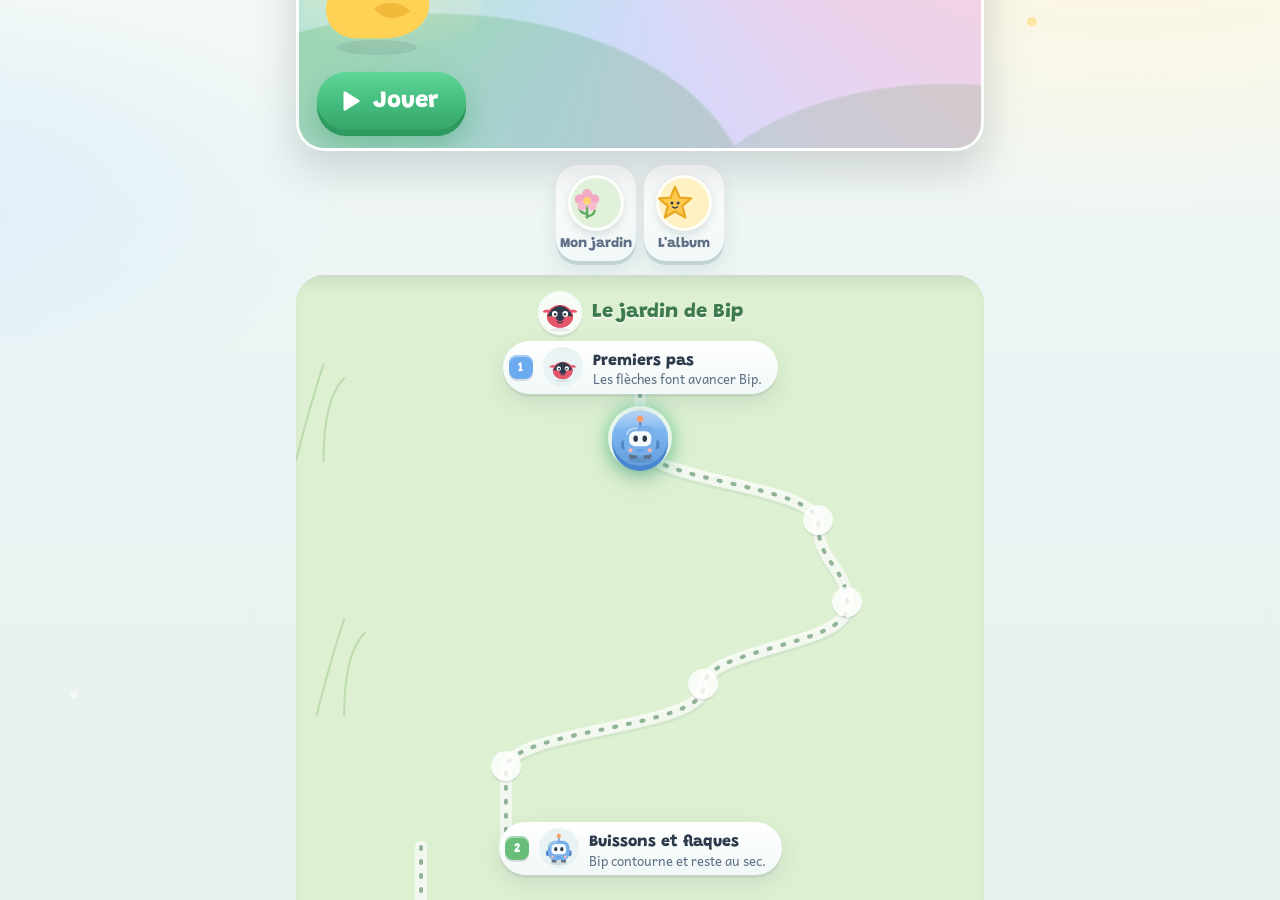
==== commit 50f99ea5: "V11 « Nouvelle robe » : refonte visuelle totale de l'UI, effet whouaou garanti en gardant l'esprit d" ====
--- a/index.html
+++ b/index.html
@@ -25,6 +25,7 @@
    Paysage large : plateau à gauche, bulle + programme + blocs à droite.
    ====================================================================== */
 @property --cell { syntax: '<length>'; inherits: true; initial-value: 64px; }
+@property --ang { syntax: '<angle>'; inherits: false; initial-value: 0deg; }
 :root {
   --paper: #EAF3F3; --paper-2: #DCEAEA; --card: #FFFFFF; --line: #CCDEDD;
   --ink: #2C3A4C; --ink-soft: #5F7086;
@@ -44,12 +45,20 @@
   --text: 'Andika', 'Verdana', system-ui, sans-serif;
   --blk: clamp(50px, calc((100vw - 32px - 40px) / 6), 64px);
   --sat: env(safe-area-inset-top, 0px); --sab: env(safe-area-inset-bottom, 0px);
+  /* V11 « Nouvelle robe » — nouveaux tokens du langage visuel (toujours ici, dans :root) */
+  --sky: radial-gradient(90% 55% at 88% -8%, #FFF6DE 0%, rgba(255, 246, 222, 0) 58%), radial-gradient(65% 45% at -8% 22%, #DDEEFB 0%, rgba(221, 238, 251, 0) 55%), linear-gradient(180deg, #F3F9F6 0%, var(--paper) 46%, #E7F1EE 100%);
+  --card-grad: linear-gradient(180deg, #FFFFFF 0%, #F1F8F7 100%);
+  --gloss: linear-gradient(180deg, rgba(255,255,255,.38) 0%, rgba(255,255,255,.06) 42%, rgba(0,0,0,.07) 100%);
+  --sh-card: 0 8px 22px rgba(44, 58, 76, .10);
+  --sh-pop: 0 18px 44px rgba(44, 58, 76, .20);
+  --rainbow: conic-gradient(from var(--ang, 0deg), #FFC94F, #FF8878, #E585B4, #A993EE, #6CABEF, #44BC7D, #6ACBB0, #FFC94F);
+  --sun: radial-gradient(circle, #FFF3C4 0%, rgba(255, 243, 196, 0) 65%);
   color-scheme: light;
 }
-html { box-sizing: border-box; height: 100%; background: var(--paper); }
+html { box-sizing: border-box; height: 100%; background: var(--sky); }
 *, *::before, *::after { box-sizing: inherit; }
 body {
-  height: 100%; margin: 0; background: var(--paper); color: var(--ink);
+  height: 100%; margin: 0; background: none; color: var(--ink);
   font-family: var(--text); font-size: 17px; line-height: 1.35;
   overscroll-behavior: none; overflow: hidden;
   -webkit-tap-highlight-color: transparent; -webkit-user-select: none; user-select: none; -webkit-touch-callout: none;
@@ -523,7 +532,7 @@
 @keyframes glow { 50% { transform: translateY(-5%) scale(1.08); filter: drop-shadow(0 0 10px #FFE08A); } }
 @keyframes collect { 30% { transform: translateY(-20%) scale(1.3); } 100% { transform: translateY(-60%) scale(0); opacity: 0; } }
 @keyframes pop { 0% { transform: scale(.5); } 100% { transform: scale(1); } }
-@keyframes ring { 0% { box-shadow: 0 5px 0 var(--tone-edge), 0 0 0 4px rgba(255,255,255,.75), 0 0 0 4px rgba(68, 188, 125, .55); } 80%, 100% { box-shadow: 0 5px 0 var(--tone-edge), 0 0 0 4px rgba(255,255,255,.75), 0 0 0 18px rgba(68, 188, 125, 0); } }
+@keyframes ring { 0% { box-shadow: 0 5px 0 var(--tone-edge), 0 0 0 4px rgba(255,255,255,.75), 0 12px 20px rgba(44,58,76,.16), 0 0 0 4px rgba(68, 188, 125, .55); } 80%, 100% { box-shadow: 0 5px 0 var(--tone-edge), 0 0 0 4px rgba(255,255,255,.75), 0 12px 20px rgba(44,58,76,.16), 0 0 0 18px rgba(68, 188, 125, 0); } }
 @keyframes breathe { 50% { transform: scale(.92); opacity: .7; } }
 @keyframes shake { 20%, 60% { translate: -5px 0; } 40%, 80% { translate: 5px 0; } }
 @keyframes wiggle { 0%, 100% { rotate: 0deg; } 25% { rotate: -8deg; } 75% { rotate: 8deg; } }
@@ -539,6 +548,101 @@
 @keyframes rise { 0% { transform: translateY(30px) scale(.96); opacity: 0; } }
 @keyframes rollball { 0% { rotate: 0deg; } 100% { rotate: 90deg; } }
 @keyframes sense { 0% { transform: scale(.4); opacity: 0; } 40% { opacity: 1; } 100% { transform: scale(1); opacity: .9; } }
+/* ======================================================================
+   V11 « Nouvelle robe » — refonte visuelle complète, même esprit de Bip :
+   pastel doux, gros boutons ronds, zéro pression. Un seul langage visuel
+   (tous les tokens sont dans le :root ci-dessus), aucune feuille de style
+   ajoutée, cibles tactiles toujours >= 44 px, aucun texte à lire en plus,
+   prefers-reduced-motion respecté par le bloc ci-dessous.
+   ====================================================================== */
+#app { position: relative; z-index: 1; }
+body::before { /* pollen doré qui dérive très doucement derrière l'app */
+  content: ''; position: fixed; inset: -35%; z-index: 0; pointer-events: none; opacity: .5;
+  background-image:
+    radial-gradient(circle 5px at 8% 18%, var(--pollen) 98%, transparent 100%),
+    radial-gradient(circle 4px at 24% 66%, #FFFFFF 98%, transparent 100%),
+    radial-gradient(circle 6px at 38% 30%, var(--pollen) 98%, transparent 100%),
+    radial-gradient(circle 4px at 55% 82%, #FFFFFF 98%, transparent 100%),
+    radial-gradient(circle 5px at 68% 22%, var(--pollen) 98%, transparent 100%),
+    radial-gradient(circle 4px at 80% 56%, #FFFFFF 98%, transparent 100%),
+    radial-gradient(circle 6px at 92% 36%, var(--pollen) 98%, transparent 100%),
+    radial-gradient(circle 4px at 46% 8%, #FFFFFF 98%, transparent 100%);
+  animation: drift 26s ease-in-out infinite alternate;
+}
+#app > section:not([hidden]) { animation: screenin .3s ease-out; }
+
+/* ---------- Accueil : auréole arc-en-ciel derrière le héros, titre en dégradé ---------- */
+.hero { border: 3px solid rgba(255, 255, 255, .9); box-shadow: var(--sh-pop); }
+.hero::before { content: ''; position: absolute; inset: -45%; background: var(--rainbow); filter: blur(48px); opacity: .38; animation: spin 16s linear infinite; }
+.hero > * { position: relative; z-index: 1; }
+.hero-art::before { content: ''; position: absolute; inset: -20%; border-radius: 50%; background: var(--sun); animation: breathe 3s ease-in-out infinite; }
+.hero-art .bipsvg, .hero-art .float { position: relative; z-index: 1; }
+.hero h1 { background: linear-gradient(92deg, var(--bip-dark) 8%, var(--rel) 48%, var(--loop-edge) 88%); -webkit-background-clip: text; background-clip: text; color: transparent; }
+.big-go { position: relative; overflow: hidden; background-image: linear-gradient(180deg, #5FD698 0%, var(--go) 55%, #37A468 100%); box-shadow: 0 6px 0 var(--go-edge), 0 14px 28px rgba(46, 154, 96, .42); animation: gopulse 2.4s ease-in-out infinite; }
+.big-go::after { content: ''; position: absolute; top: -60%; bottom: -60%; left: -70%; width: 38%; background: linear-gradient(100deg, transparent, rgba(255,255,255,.8), transparent); transform: skewX(-18deg); animation: shine 2.8s ease-in-out infinite; }
+.big-go:active { animation: none; }
+.hub button { background-image: var(--card-grad); box-shadow: var(--sh-card), 0 4px 0 var(--line); }
+.hub .ico { box-shadow: inset 0 0 0 3px rgba(255,255,255,.9), 0 4px 10px rgba(44,58,76,.14); }
+.adults { background-image: var(--card-grad); box-shadow: var(--sh-card); }
+
+/* ---------- La carte : cailloux vernis, chemin ombré, mondes séparés ---------- */
+.world { box-shadow: inset 0 16px 26px -20px rgba(44, 58, 76, .28); }
+.world + .world { border-top: 3px dashed rgba(255, 255, 255, .85); }
+.world-head { text-shadow: 0 2px 0 rgba(255, 255, 255, .65); }
+.world-head .wa { background: rgba(255, 255, 255, .8); border-radius: 50%; box-shadow: 0 3px 0 rgba(44, 58, 76, .08); }
+.chap-banner { background-image: var(--card-grad); box-shadow: var(--sh-card), 0 3px 0 rgba(44, 58, 76, .08); }
+.chap-banner .cn { box-shadow: inset 0 2px 0 rgba(255,255,255,.4), 0 2px 0 rgba(44, 58, 76, .15); }
+.nodes svg.path { filter: drop-shadow(0 3px 0 rgba(44, 58, 76, .08)); }
+.node .n { background-image: linear-gradient(180deg, rgba(255,255,255,.55) 0%, rgba(255,255,255,.10) 40%, rgba(0,0,0,.08) 100%); box-shadow: 0 5px 0 var(--tone-edge), 0 0 0 4px rgba(255,255,255,.75), 0 12px 20px rgba(44, 58, 76, .16); transition: transform .15s, box-shadow .2s; }
+.node.next .n { filter: drop-shadow(0 0 10px rgba(68, 188, 125, .8)); }
+.node.done .st svg { filter: drop-shadow(0 0 4px rgba(255, 201, 79, .95)); }
+
+/* ---------- Niveau : plateau, bulle, programme, blocs vernis, gros bouton vert ---------- */
+.board { box-shadow: 0 14px 30px rgba(44, 58, 76, .16), inset 0 0 0 3px rgba(255, 255, 255, .35); }
+.robot .sprite { filter: drop-shadow(0 6px 6px rgba(44, 58, 76, .22)); }
+.bubble { position: relative; background-image: var(--card-grad); border: 3px solid #FFFFFF; box-shadow: var(--sh-card); }
+.bubble::after { content: ''; position: absolute; left: 38px; bottom: -13px; width: 22px; height: 13px; background: #FFFFFF; clip-path: polygon(0 0, 100% 0, 32% 100%); }
+.bubble .mini { box-shadow: inset 0 0 0 3px #FFFFFF, 0 3px 8px rgba(44, 58, 76, .16); }
+.prog { background-image: var(--card-grad); box-shadow: var(--sh-card), 0 3px 0 var(--line); }
+.ibtn { background-image: var(--card-grad); box-shadow: var(--sh-card), 0 3px 0 var(--line); }
+.ibtn.glow { box-shadow: var(--sh-card), 0 3px 0 var(--loop-edge), 0 0 20px rgba(255, 201, 79, .85); }
+.lvl-pill { background-image: var(--card-grad); box-shadow: var(--sh-card); }
+.vars button, .sb-slots button { background-image: var(--card-grad); }
+.tray .tt.got { filter: drop-shadow(0 0 5px rgba(255, 201, 79, .9)); }
+.blk, .blk[data-t], .ctr, .ctr.while, .ctr.if { background-image: var(--gloss); }
+.blk { border-radius: 18px; }
+.blk.now, .ctr.now { animation: nowpulse .9s ease-in-out infinite; }
+.play { position: relative; background-image: linear-gradient(180deg, #63D69A 0%, var(--go) 55%, #37A468 100%); box-shadow: 0 6px 0 var(--go-edge), 0 14px 28px rgba(46, 154, 96, .4); animation: playpulse 2.2s ease-in-out infinite; }
+.play::after { content: ''; position: absolute; inset: -3px; border-radius: inherit; border: 3px solid rgba(68, 188, 125, .5); animation: playring 2.2s ease-out infinite; pointer-events: none; }
+.play:active { animation: none; }
+.running .play { animation: none; background-image: linear-gradient(180deg, #FFB184 0%, var(--stop) 55%, #E1784A 100%); box-shadow: 0 6px 0 var(--stop-edge), 0 14px 28px rgba(225, 120, 74, .4); }
+.running .play::after { animation: none; opacity: 0; }
+.sb-item, .guess button { background-image: var(--card-grad); box-shadow: var(--sh-card), 0 4px 0 var(--line); }
+.scene { box-shadow: inset 0 0 0 7px var(--mtint, var(--paper-2)), var(--sh-card); }
+
+/* ---------- Superpositions : flou d'arrière-plan, liseré arc-en-ciel animé ---------- */
+.overlay { background: rgba(44, 58, 76, .42); -webkit-backdrop-filter: blur(7px) saturate(1.15); backdrop-filter: blur(7px) saturate(1.15); }
+.win-card, .story-card { border: 4px solid transparent; background: linear-gradient(180deg, #FFFFFF, #F3FAF8) padding-box, var(--rainbow) border-box; box-shadow: var(--sh-pop); animation: rise .5s cubic-bezier(.3, 1.4, .5, 1), spin 9s linear infinite; }
+.sheet-card { background-image: var(--card-grad); border: 3px solid #FFFFFF; box-shadow: var(--sh-pop); }
+.win-card .bipwrap, .story-art { position: relative; z-index: 0; }
+.win-card .bipwrap::before, .story-art::before { content: ''; position: absolute; inset: -24%; border-radius: 50%; background: var(--sun); z-index: -1; animation: breathe 2.6s ease-in-out infinite; }
+.stars svg { width: 56px; height: 56px; }
+.stars .on { filter: drop-shadow(0 4px 10px rgba(255, 201, 79, .7)); }
+.btn.go { background-image: linear-gradient(180deg, #5FD698 0%, var(--go) 55%, #37A468 100%); box-shadow: 0 5px 0 var(--go-edge), 0 12px 24px rgba(46, 154, 96, .4); }
+.btn.soft { background-image: var(--card-grad); box-shadow: 0 5px 0 var(--line), var(--sh-card); }
+.sticker-toast { border: 3px solid #FFFFFF; background-image: var(--card-grad); box-shadow: var(--sh-pop); }
+.mcard { background-image: var(--card-grad); box-shadow: var(--sh-card), 0 4px 0 var(--line); }
+.stk, .tg { background-image: var(--card-grad); }
+
+@keyframes drift { from { transform: translate3d(-2%, -1.5%, 0); } to { transform: translate3d(2%, 2%, 0); } }
+@keyframes screenin { 0% { opacity: 0; transform: translateY(10px) scale(.99); } }
+@keyframes spin { to { --ang: 360deg; } }
+@keyframes shine { 0%, 55% { left: -70%; } 85%, 100% { left: 135%; } }
+@keyframes gopulse { 0%, 100% { box-shadow: 0 6px 0 var(--go-edge), 0 14px 28px rgba(46,154,96,.42), 0 0 0 0 rgba(68,188,125,.45); } 50% { box-shadow: 0 6px 0 var(--go-edge), 0 14px 28px rgba(46,154,96,.42), 0 0 0 16px rgba(68,188,125,0); } }
+@keyframes playpulse { 0%, 100% { transform: scale(1); } 50% { transform: scale(1.05); } }
+@keyframes playring { 0% { transform: scale(1); opacity: .7; } 80%, 100% { transform: scale(1.3); opacity: 0; } }
+@keyframes nowpulse { 0%, 100% { transform: scale(1.08); box-shadow: 0 0 0 4px #fff, 0 0 0 8px var(--go), 0 8px 20px rgba(68,188,125,.5); } 50% { transform: scale(1.13); box-shadow: 0 0 0 5px #fff, 0 0 0 12px rgba(68,188,125,.5), 0 8px 20px rgba(68,188,125,.5); } }
+
 @media (prefers-reduced-motion: reduce) {
   *, *::before, *::after { animation-duration: .01ms !important; animation-iteration-count: 1 !important; transition-duration: .05s !important; }
 }
@@ -1816,17 +1920,19 @@
   { ch: 19, face: 'r', pal: [...REL, 'j', 'while', 'c'], sol: 'Wt(c)', map: ['R~b.n'],
     text: 'Jusqu’à tous les jouets, avec la loupe dedans : Bip ramasse tout, tout seul !' },
   // Chapitre 21 — Jusqu’aux fleurs dorées (Wf : jusqu’à toutes les fleurs peintes) + final aube
-  { ch: 20, face: 'r', pal: [...REL, 'while'], sol: 'Wf(f)', map: ['R*b*'],
-    text: 'Nouveau rond sur le bloc Jusqu’à : la fleur ! Bip répète jusqu’à ce que toutes les fleurs soient dorées.' },
+  // Équilibrage : Wf ne résout JAMAIS le puzzle seul (jouet hors du chemin de peinture,
+  // fleur derrière une flaque) — il faut toujours le combiner (saut + loupe).
+  { ch: 20, face: 'r', pal: [...REL, 'while', 'c'], sol: 'Wf(f) c', map: ['R*b*.n'],
+    text: 'Nouveau rond sur le bloc Jusqu’à : la fleur ! Peins toutes les fleurs… puis la loupe attrape le jouet !' },
   { ch: 20, face: 'r', pal: [...REL, 'j', 'while', 'if'], sol: 'Wf(Ip(j|f))',
     variants: [
-      ['R.b*~', '.....'],
-      ['R..b*', '.....'],
-      ['R~b*.', '.....'],
+      ['R.b~*', '.....'],
+      ['R..~b*', '......'],
+      ['R~b.*', '.....'],
     ],
-    text: 'Peins toutes les fleurs en sautant les flaques : trois jardins, un seul programme !' },
-  { ch: 20, face: 'r', pal: [...REL, 'j', 'while', 'if', 'c'], sol: 'Wf(Ip(j|f)) c', map: ['R.*~b', '.....'],
-    text: 'Peins jusqu’aux fleurs dorées, puis la loupe attrape le dernier jouet !' },
+    text: 'La dernière fleur est derrière une flaque : saute pour la peindre. Trois jardins, un seul programme !' },
+  { ch: 20, face: 'r', pal: [...REL, 'j', 'while', 'if', 'c'], sol: 'Wf(Ip(j|f)) c', map: ['R.~*.', '.b...'],
+    text: 'La fleur est derrière la flaque, le jouet à côté : la boucle peint, la loupe attrape !' },
   { ch: 20, face: 'r', pal: [...REL, 'j', 'while', 'if', 'c', 'g', 'star'], sol: 'Wg(*) c', fn: 'Ip(j|f)',
     variants: [
       ['R.*~bF', '.#....', 'n.....'],
@@ -2244,7 +2350,8 @@
 const FULL_PAL = ['l', 'u', 'd', 'r', 'f', 'tl', 'tr', 'j', 'g', 'p', 'c', 'loop', 'while', 'if', 'star'];
 /* Note de version affichée dans la feuille « Pour les adultes » (bump avec sw.js VERSION) */
 const VERSION_NOTES = [
-  ['V10 — « L’aube »', 'Nouveau monde à l’aube avec deux pouvoirs : le bloc loupe (Bip va tout seul au jouet le plus proche, ch20) et le rond « fleur » du bloc Jusqu’à (répéter jusqu’à ce que toutes les fleurs soient peintes, ch21, final à trois jardins par 6). Mon jardin gagne des codes de partage pour échanger des jardins, et la feuille adultes affiche les compteurs de la partie.'],
+  ['V11 — « Nouvelle robe »', 'Aucun niveau ne change : c’est une refonte visuelle complète qui garde l’esprit de Bip (pastel, doux, sans pression). Ciel en dégradé avec un pollen doré qui dérive, auréole arc-en-ciel qui tourne doucement derrière le héros et derrière les cartes Bravo / histoire, bouton « Jouer » en dégradé avec reflet animé et halo, cailloux et blocs vernis, grosses ombres douces, bouton vert qui pulse, flou d’arrière-plan sur les superpositions, confettis en étoiles. Aucun nouveau texte à lire pour l’enfant, cibles toujours ≥ 44 px, prefers-reduced-motion toujours respecté.'],
+  ['V10 — « L’aube »', 'Nouveau monde à l’aube avec deux pouvoirs : le bloc loupe (Bip va tout seul au jouet le plus proche, ch20) et le rond « fleur » du bloc Jusqu’à (répéter jusqu’à ce que toutes les fleurs soient peintes, ch21 — jamais seul : il faut toujours le combiner, ex. saut + loupe). Mon jardin passe en 8×6 et gagne des codes de partage BIP2 (les anciens BIP1 6×5 sont relus) pour échanger des jardins ; la feuille adultes affiche les compteurs de la partie (niveaux, étoiles, programmes, victoires, jardins).'],
   ['V9 — « Un seul objectif »', 'But unique et cohérent : ramasse tous les jouets (plus de coffre-cible ni de luciole-jouet) ; niveaux filler remplacés par un tournoi de nuit en combos (ch17–19, fin à par 7) ; défis de Zoé et machines archivés dans cette feuille (bonus) ; garde-fous anti-niveau-mort dans check-curve.'],
   ['V8 — « Jusqu’à la balise »', 'Balises : blocs « va à la balise », « pose une balise » et « jusqu’à la balise » ; capteur « jouet devant » ; boucles emboîtées plus lisibles (bloc fautif et parents surlignés, conteneur vide expliqué).'],
   ['V7 — « Les yeux de Bip »', 'Capteur « si un jouet est devant » (3e position du bloc Si) ; plusieurs balises par niveau.'],
@@ -3564,29 +3671,45 @@
 }
 function hideHand() { $('#hand').hidden = true; }
 
-/* ---------- Confettis ---------- */
+/* ---------- Confettis (V11 : salves d'étoiles) ---------- */
 function confetti() {
   if (RM) return;
   const c = $('#confetti'), ctx = c.getContext('2d');
   c.hidden = false;
   const dpr = Math.min(2, window.devicePixelRatio || 1);
   c.width = innerWidth * dpr; c.height = innerHeight * dpr; ctx.scale(dpr, dpr);
-  const cols = ['#6CABEF', '#FFC94F', '#A993EE', '#FF8878', '#44BC7D', '#6ACBB0'];
-  const ps = Array.from({ length: 70 }, () => ({
-    x: innerWidth / 2 + (Math.random() - .5) * 80, y: innerHeight * .45,
-    vx: (Math.random() - .5) * 9, vy: -Math.random() * 10 - 4, s: 6 + Math.random() * 7,
-    r: Math.random() * 6, vr: (Math.random() - .5) * .3, c: cols[(Math.random() * cols.length) | 0],
+  const cols = ['#6CABEF', '#FFC94F', '#A993EE', '#FF8878', '#44BC7D', '#6ACBB0', '#F2A9C4'];
+  const burst = (ox, oy, n, pow) => Array.from({ length: n }, () => ({
+    x: ox, y: oy,
+    vx: (Math.random() - .5) * pow, vy: -Math.random() * 11 - 3, s: 5 + Math.random() * 8,
+    r: Math.random() * 6, vr: (Math.random() - .5) * .35, c: cols[(Math.random() * cols.length) | 0],
+    star: Math.random() < .35,
   }));
+  const ps = [
+    ...burst(innerWidth / 2, innerHeight * .42, 90, 10),
+    ...burst(innerWidth * .1, innerHeight * .62, 30, 7),
+    ...burst(innerWidth * .9, innerHeight * .62, 30, 7),
+  ];
   const t0 = performance.now();
   (function frame(t) {
     const el = t - t0;
     ctx.clearRect(0, 0, innerWidth, innerHeight);
     ps.forEach(p => {
-      p.vy += .32; p.vx *= .99; p.x += p.vx; p.y += p.vy; p.r += p.vr;
-      ctx.save(); ctx.translate(p.x, p.y); ctx.rotate(p.r); ctx.globalAlpha = Math.max(0, 1 - el / 1800);
-      ctx.fillStyle = p.c; ctx.beginPath(); ctx.roundRect ? ctx.roundRect(-p.s / 2, -p.s / 4, p.s, p.s / 2, 2) : ctx.rect(-p.s / 2, -p.s / 4, p.s, p.s / 2); ctx.fill(); ctx.restore();
+      p.vy += .3; p.vx *= .992; p.x += p.vx; p.y += p.vy; p.r += p.vr;
+      ctx.save(); ctx.translate(p.x, p.y); ctx.rotate(p.r); ctx.globalAlpha = Math.max(0, 1 - el / 2400);
+      ctx.fillStyle = p.c; ctx.beginPath();
+      if (p.star) {
+        for (let k = 0; k < 10; k++) {
+          const a = k * Math.PI / 5 - Math.PI / 2, rr = k % 2 ? p.s * .45 : p.s;
+          ctx[k ? 'lineTo' : 'moveTo'](Math.cos(a) * rr, Math.sin(a) * rr);
+        }
+        ctx.closePath();
+      } else {
+        ctx.roundRect ? ctx.roundRect(-p.s / 2, -p.s / 4, p.s, p.s / 2, 2) : ctx.rect(-p.s / 2, -p.s / 4, p.s, p.s / 2);
+      }
+      ctx.fill(); ctx.restore();
     });
-    if (el < 1800) requestAnimationFrame(frame); else { ctx.clearRect(0, 0, innerWidth, innerHeight); c.hidden = true; }
+    if (el < 2400) requestAnimationFrame(frame); else { ctx.clearRect(0, 0, innerWidth, innerHeight); c.hidden = true; }
   })(t0);
 }
 
@@ -3715,7 +3838,7 @@
 }
 
 /* ---------- Mon jardin : le mode création ---------- */
-const SB_W = 6, SB_H = 5;
+const SB_W = 8, SB_H = 6;
 const SB_DEFAULT = () => {
   const rows = Array.from({ length: SB_H }, () => '.'.repeat(SB_W));
   rows[2] = 'R' + '.'.repeat(SB_W - 1);
@@ -3782,21 +3905,25 @@
   if (pa) pa.addEventListener('click', () => { audio(); openSbCode('paste'); });
 }
 
-/* ---------- Codes de partage (V10) : un jardin = un petit code à copier/coller ---------- */
+/* ---------- Codes de partage (V10) : un jardin = un petit code à copier/coller ----------
+   BIP2 = jardin 8×6 (taille courante) ; BIP1 = ancien jardin 6×5, relu et complété à 8×6. */
 const SB_CHARS = 'R.#o~sGC*Fbncta-';
 function sbEncode(rows) {
-  return 'BIP1.' + btoa(rows.join('/')).replace(/\+/g, '-').replace(/\//g, '_').replace(/=+$/, '');
+  return 'BIP2.' + btoa(rows.join('/')).replace(/\+/g, '-').replace(/\//g, '_').replace(/=+$/, '');
 }
 function sbDecode(code) {
-  const m = /^BIP1\.([A-Za-z0-9_-]{8,})$/.exec(String(code || '').trim());
+  const m = /^BIP([12])\.([A-Za-z0-9_-]{8,})$/.exec(String(code || '').trim());
   if (!m) return null;
   let bin;
-  try { bin = atob(m[1].replace(/-/g, '+').replace(/_/g, '/')); } catch (e) { return null; }
+  try { bin = atob(m[2].replace(/-/g, '+').replace(/_/g, '/')); } catch (e) { return null; }
+  const legacy = m[1] === '1';
+  const w = legacy ? 6 : SB_W, h = legacy ? 5 : SB_H;
   const rows = bin.split('/');
   const okChars = new RegExp('^[' + SB_CHARS + ']+$');
-  if (rows.length !== SB_H || rows.some(r => r.length !== SB_W || !okChars.test(r))) return null;
+  if (rows.length !== h || rows.some(r => r.length !== w || !okChars.test(r))) return null;
   if (rows.join('').split('R').length !== 2) return null;   // exactement un départ de Bip
-  return rows;
+  if (!legacy) return rows;
+  return rows.map(r => r.padEnd(SB_W, '.')).concat(Array.from({ length: SB_H - h }, () => '.'.repeat(SB_W)));
 }
 function openSbCode(mode) {
   $('#sbCode').hidden = false;
